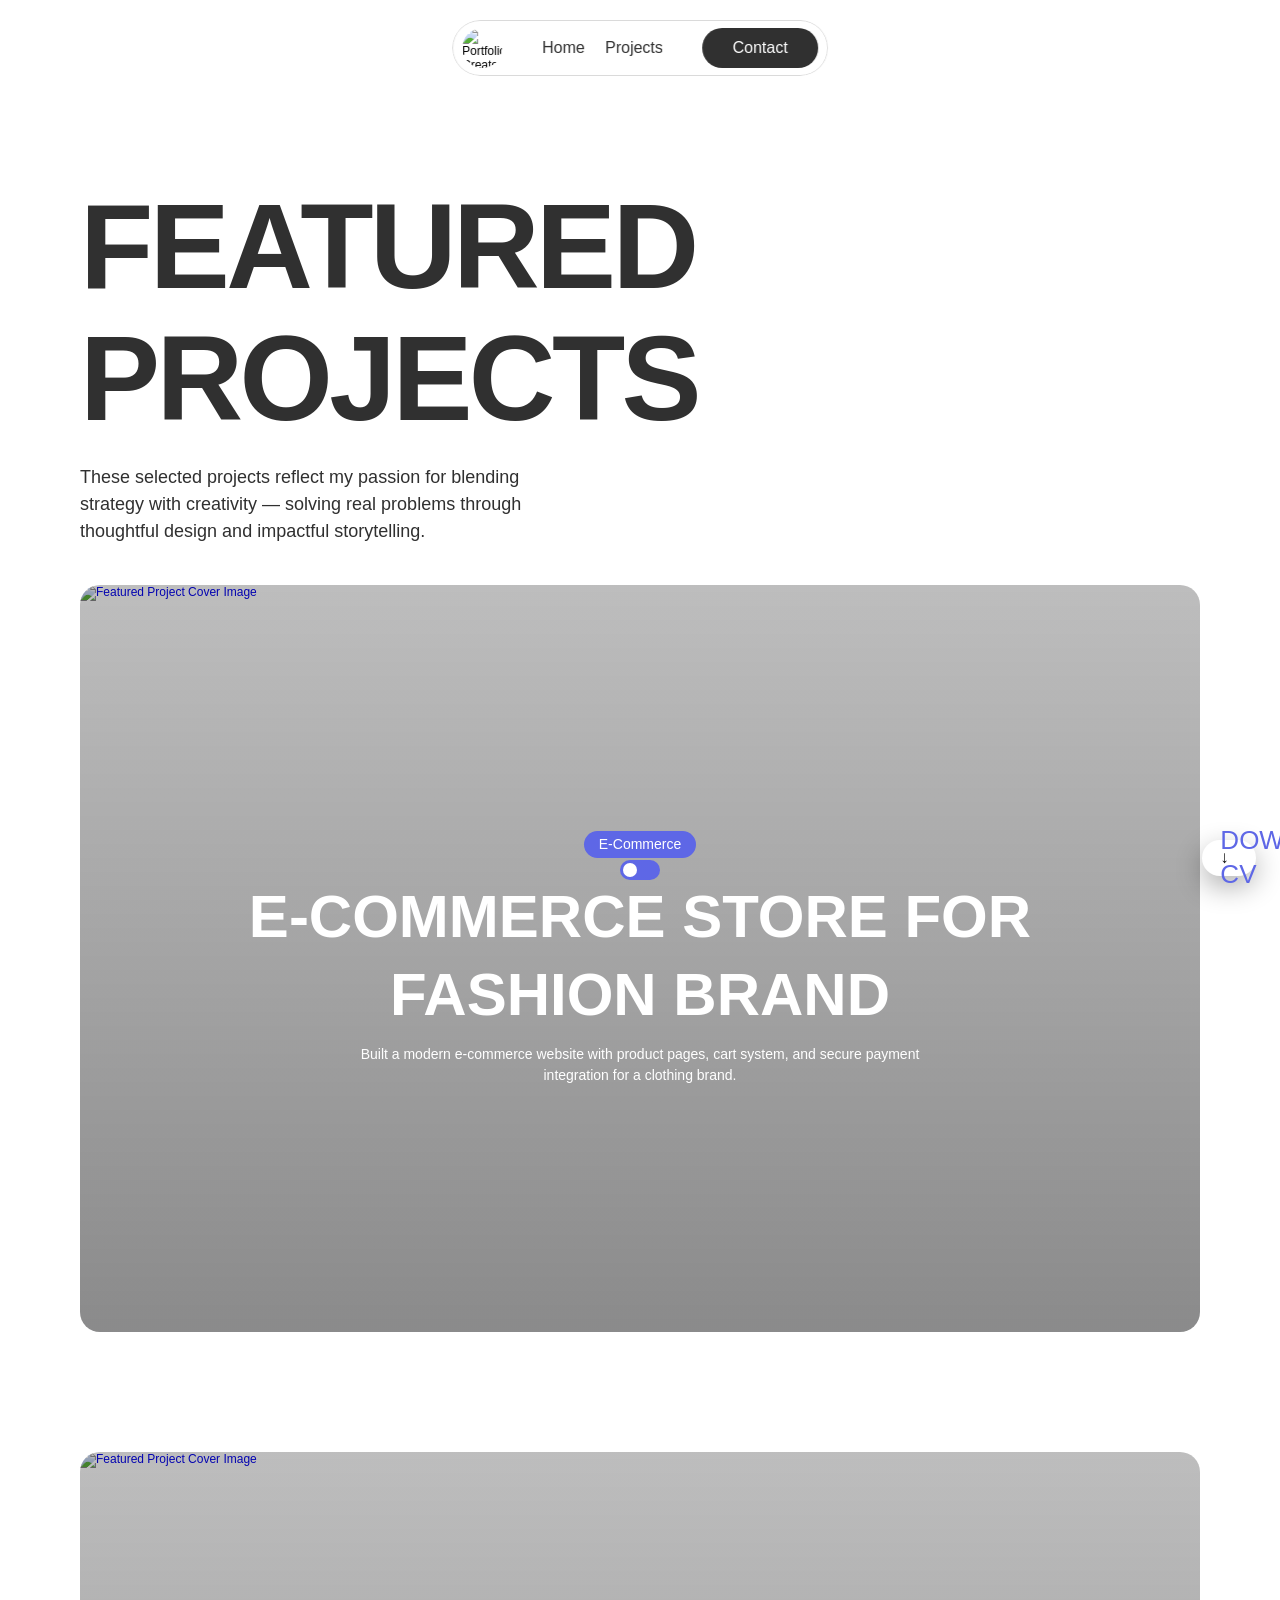
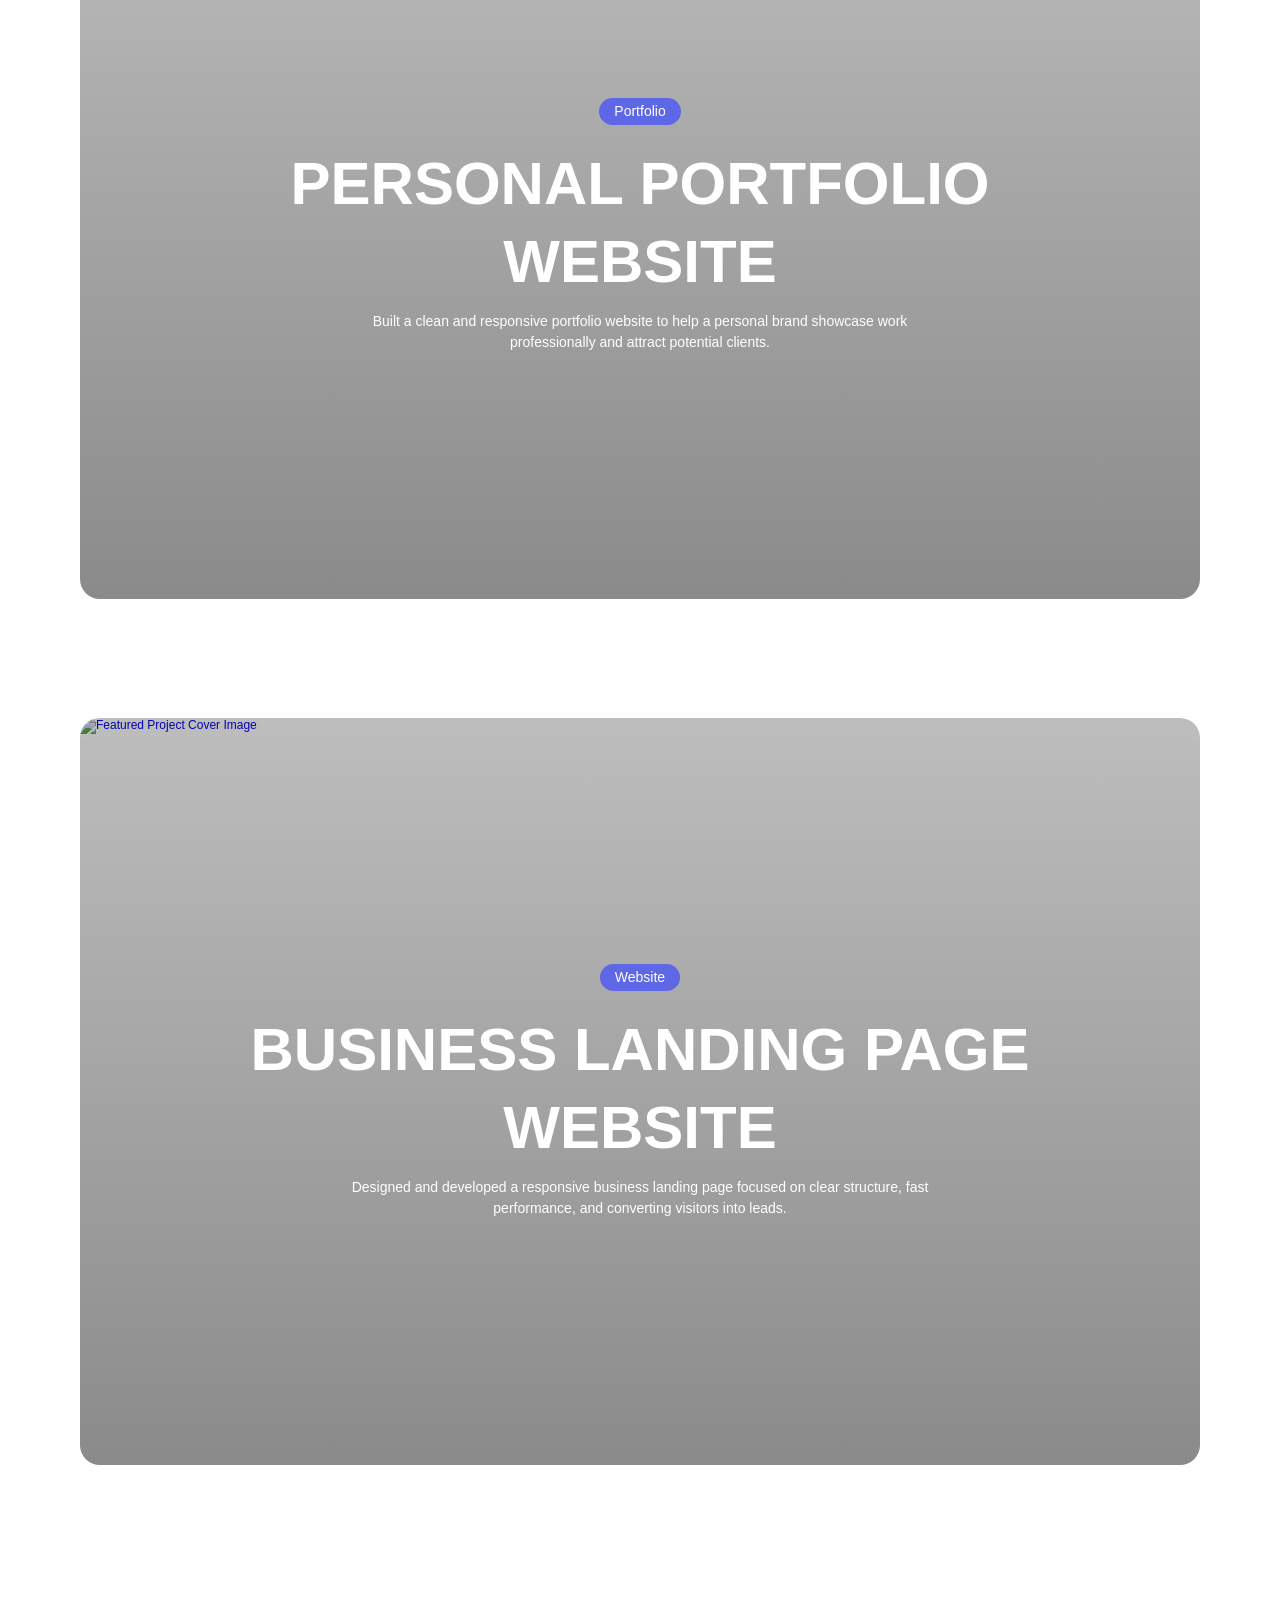
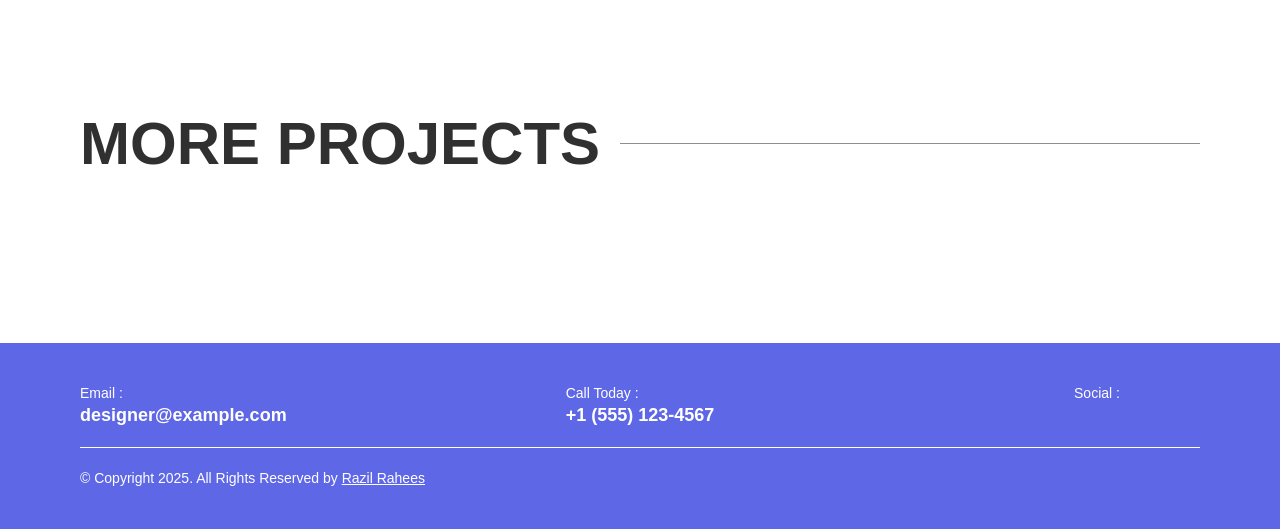
==== projects/index.html @ 7a0f40a7 "last commit" ====
<!DOCTYPE html>

<!-- Published Jul 6, 2026, 1:20 PM UTC -->
<html data-redirect-timezone="1" lang="en">
<head>
<meta charset="utf-8"/>
<meta content="width=device-width" name="viewport"/>
<meta content="Framer 3d164f1" name="generator"/>
<title>Razil Rahees | Full-Stack Web Developer | Razil Rahees - Web Developer UAE</title>

<meta content="https://framerusercontent.com/sites/yeTTYFmavUaKxEEGa2gDn/searchIndex-XJmsYZUdCyEN.json" name="framer-search-index"/>
<meta content="https://framerusercontent.com/sites/yeTTYFmavUaKxEEGa2gDn/searchIndex-bHM9NYIaHHkD.json" name="framer-search-index-fallback"/>
<link href="https://framerusercontent.com/images/vBe56549gs4eoEzOSmyUR33ZTjI.png" media="(prefers-color-scheme: light)" rel="icon"/>
<link href="https://framerusercontent.com/images/vBe56549gs4eoEzOSmyUR33ZTjI.png" media="(prefers-color-scheme: dark)" rel="icon"/>
<!-- Open Graph -->
<meta content="website" property="og:type"/>
<meta content="Razil Rahees | Full-Stack Web Developer | Razil Rahees - Web Developer UAE" property="og:title"/>
<meta content="Mohammed Razil Rahees is a top-rated Full Stack Web Developer in Abu Dhabi, UAE. Specializing in React, Django, and E-commerce development with 2+ years of experience." property="og:description"/>
<meta content="https://framerusercontent.com/images/E1WpqVmKDy3dfBvA5ZUr05iM.jpg" property="og:image"/>
<!-- X -->
<meta content="summary_large_image" name="twitter:card"/>
<meta content="Razil Rahees | Full-Stack Web Developer" name="twitter:title"/>
<meta content="Razil Rahees is a Full-Stack Web Developer specializing in high-performing websites and e-commerce platforms." name="twitter:description"/>
<meta content="https://framerusercontent.com/images/E1WpqVmKDy3dfBvA5ZUr05iM.jpg" name="twitter:image"/>
<link href="projects.html" rel="canonical"/><meta content="https://razilrahees.com/" property="og:url"/><!-- Start of headStart -->
<!-- End of headStart -->
<style data-framer-font-css="">/* latin-ext */
@font-face {
  font-family: 'Antonio';
  font-style: normal;
  font-weight: 400;
  font-display: swap;
  src: url(https://fonts.gstatic.com/s/antonio/v22/gNMEW3NwSYq_9WD3yHoiFbez.woff2) format('woff2');
  unicode-range: U+0100-02BA, U+02BD-02C5, U+02C7-02CC, U+02CE-02D7, U+02DD-02FF, U+0304, U+0308, U+0329, U+1D00-1DBF, U+1E00-1E9F, U+1EF2-1EFF, U+2020, U+20A0-20AB, U+20AD-20C0, U+2113, U+2C60-2C7F, U+A720-A7FF;
}
/* latin */
@font-face {
  font-family: 'Antonio';
  font-style: normal;
  font-weight: 400;
  font-display: swap;
  src: url(https://fonts.gstatic.com/s/antonio/v22/gNMEW3NwSYq_9WD3yHQiFQ.woff2) format('woff2');
  unicode-range: U+0000-00FF, U+0131, U+0152-0153, U+02BB-02BC, U+02C6, U+02DA, U+02DC, U+0304, U+0308, U+0329, U+2000-206F, U+20AC, U+2122, U+2191, U+2193, U+2212, U+2215, U+FEFF, U+FFFD;
}
/* latin-ext */
@font-face {
  font-family: 'Antonio';
  font-style: normal;
  font-weight: 700;
  font-display: swap;
  src: url(https://fonts.gstatic.com/s/antonio/v22/gNMEW3NwSYq_9WD3yHoiFbez.woff2) format('woff2');
  unicode-range: U+0100-02BA, U+02BD-02C5, U+02C7-02CC, U+02CE-02D7, U+02DD-02FF, U+0304, U+0308, U+0329, U+1D00-1DBF, U+1E00-1E9F, U+1EF2-1EFF, U+2020, U+20A0-20AB, U+20AD-20C0, U+2113, U+2C60-2C7F, U+A720-A7FF;
}
/* latin */
@font-face {
  font-family: 'Antonio';
  font-style: normal;
  font-weight: 700;
  font-display: swap;
  src: url(https://fonts.gstatic.com/s/antonio/v22/gNMEW3NwSYq_9WD3yHQiFQ.woff2) format('woff2');
  unicode-range: U+0000-00FF, U+0131, U+0152-0153, U+02BB-02BC, U+02C6, U+02DA, U+02DC, U+0304, U+0308, U+0329, U+2000-206F, U+20AC, U+2122, U+2191, U+2193, U+2212, U+2215, U+FEFF, U+FFFD;
}

@font-face { font-family: "Inter"; src: url("https://framerusercontent.com/assets/5vvr9Vy74if2I6bQbJvbw7SY1pQ.woff2"); font-display: swap; font-style: normal; font-weight: 400; unicode-range: U+0460-052F, U+1C80-1C88, U+20B4, U+2DE0-2DFF, U+A640-A69F, U+FE2E-FE2F }
@font-face { font-family: "Inter"; src: url("https://framerusercontent.com/assets/EOr0mi4hNtlgWNn9if640EZzXCo.woff2"); font-display: swap; font-style: normal; font-weight: 400; unicode-range: U+0301, U+0400-045F, U+0490-0491, U+04B0-04B1, U+2116 }
@font-face { font-family: "Inter"; src: url("https://framerusercontent.com/assets/Y9k9QrlZAqio88Klkmbd8VoMQc.woff2"); font-display: swap; font-style: normal; font-weight: 400; unicode-range: U+1F00-1FFF }
@font-face { font-family: "Inter"; src: url("https://framerusercontent.com/assets/OYrD2tBIBPvoJXiIHnLoOXnY9M.woff2"); font-display: swap; font-style: normal; font-weight: 400; unicode-range: U+0370-03FF }
@font-face { font-family: "Inter"; src: url("https://framerusercontent.com/assets/JeYwfuaPfZHQhEG8U5gtPDZ7WQ.woff2"); font-display: swap; font-style: normal; font-weight: 400; unicode-range: U+0100-024F, U+0259, U+1E00-1EFF, U+2020, U+20A0-20AB, U+20AD-20CF, U+2113, U+2C60-2C7F, U+A720-A7FF }
@font-face { font-family: "Inter"; src: url("https://framerusercontent.com/assets/GrgcKwrN6d3Uz8EwcLHZxwEfC4.woff2"); font-display: swap; font-style: normal; font-weight: 400; unicode-range: U+0000-00FF, U+0131, U+0152-0153, U+02BB-02BC, U+02C6, U+02DA, U+02DC, U+2000-206F, U+2070, U+2074-207E, U+2080-208E, U+20AC, U+2122, U+2191, U+2193, U+2212, U+2215, U+FEFF, U+FFFD }
@font-face { font-family: "Inter"; src: url("https://framerusercontent.com/assets/b6Y37FthZeALduNqHicBT6FutY.woff2"); font-display: swap; font-style: normal; font-weight: 400; unicode-range: U+0102-0103, U+0110-0111, U+0128-0129, U+0168-0169, U+01A0-01A1, U+01AF-01B0, U+1EA0-1EF9, U+20AB }
@font-face { font-family: "Inter"; src: url("https://framerusercontent.com/assets/vQyevYAyHtARFwPqUzQGpnDs.woff2"); font-display: swap; font-style: normal; font-weight: 400; unicode-range: U+0000-00FF, U+0131, U+0152-0153, U+02BB-02BC, U+02C6, U+02DA, U+02DC, U+2000-206F, U+2074, U+20AC, U+2122, U+2191, U+2193, U+2212, U+2215, U+FEFF, U+FFFD }
@font-face { font-family: "Inter"; src: url("https://framerusercontent.com/assets/hyOgCu0Xnghbimh0pE8QTvtt2AU.woff2"); font-display: swap; font-style: normal; font-weight: 600; unicode-range: U+0460-052F, U+1C80-1C88, U+20B4, U+2DE0-2DFF, U+A640-A69F, U+FE2E-FE2F }
@font-face { font-family: "Inter"; src: url("https://framerusercontent.com/assets/NeGmSOXrPBfEFIy5YZeHq17LEDA.woff2"); font-display: swap; font-style: normal; font-weight: 600; unicode-range: U+0301, U+0400-045F, U+0490-0491, U+04B0-04B1, U+2116 }
@font-face { font-family: "Inter"; src: url("https://framerusercontent.com/assets/oYaAX5himiTPYuN8vLWnqBbfD2s.woff2"); font-display: swap; font-style: normal; font-weight: 600; unicode-range: U+1F00-1FFF }
@font-face { font-family: "Inter"; src: url("https://framerusercontent.com/assets/lEJLP4R0yuCaMCjSXYHtJw72M.woff2"); font-display: swap; font-style: normal; font-weight: 600; unicode-range: U+0370-03FF }
@font-face { font-family: "Inter"; src: url("https://framerusercontent.com/assets/cRJyLNuTJR5jbyKzGi33wU9cqIQ.woff2"); font-display: swap; font-style: normal; font-weight: 600; unicode-range: U+0100-024F, U+0259, U+1E00-1EFF, U+2020, U+20A0-20AB, U+20AD-20CF, U+2113, U+2C60-2C7F, U+A720-A7FF }
@font-face { font-family: "Inter"; src: url("https://framerusercontent.com/assets/1ZFS7N918ojhhd0nQWdj3jz4w.woff2"); font-display: swap; font-style: normal; font-weight: 600; unicode-range: U+0000-00FF, U+0131, U+0152-0153, U+02BB-02BC, U+02C6, U+02DA, U+02DC, U+2000-206F, U+2074, U+20AC, U+2122, U+2191, U+2193, U+2212, U+2215, U+FEFF, U+FFFD }
@font-face { font-family: "Inter"; src: url("https://framerusercontent.com/assets/A0Wcc7NgXMjUuFdquHDrIZpzZw0.woff2"); font-display: swap; font-style: normal; font-weight: 600; unicode-range: U+0102-0103, U+0110-0111, U+0128-0129, U+0168-0169, U+01A0-01A1, U+01AF-01B0, U+1EA0-1EF9, U+20AB }
@font-face { font-family: "Inter"; src: url("https://framerusercontent.com/assets/DpPBYI0sL4fYLgAkX8KXOPVt7c.woff2"); font-display: swap; font-style: normal; font-weight: 700; unicode-range: U+0460-052F, U+1C80-1C88, U+20B4, U+2DE0-2DFF, U+A640-A69F, U+FE2E-FE2F }
@font-face { font-family: "Inter"; src: url("https://framerusercontent.com/assets/4RAEQdEOrcnDkhHiiCbJOw92Lk.woff2"); font-display: swap; font-style: normal; font-weight: 700; unicode-range: U+0301, U+0400-045F, U+0490-0491, U+04B0-04B1, U+2116 }
@font-face { font-family: "Inter"; src: url("https://framerusercontent.com/assets/1K3W8DizY3v4emK8Mb08YHxTbs.woff2"); font-display: swap; font-style: normal; font-weight: 700; unicode-range: U+1F00-1FFF }
@font-face { font-family: "Inter"; src: url("https://framerusercontent.com/assets/tUSCtfYVM1I1IchuyCwz9gDdQ.woff2"); font-display: swap; font-style: normal; font-weight: 700; unicode-range: U+0370-03FF }
@font-face { font-family: "Inter"; src: url("https://framerusercontent.com/assets/VgYFWiwsAC5OYxAycRXXvhze58.woff2"); font-display: swap; font-style: normal; font-weight: 700; unicode-range: U+0100-024F, U+0259, U+1E00-1EFF, U+2020, U+20A0-20AB, U+20AD-20CF, U+2113, U+2C60-2C7F, U+A720-A7FF }
@font-face { font-family: "Inter"; src: url("https://framerusercontent.com/assets/DXD0Q7LSl7HEvDzucnyLnGBHM.woff2"); font-display: swap; font-style: normal; font-weight: 700; unicode-range: U+0000-00FF, U+0131, U+0152-0153, U+02BB-02BC, U+02C6, U+02DA, U+02DC, U+2000-206F, U+2074, U+20AC, U+2122, U+2191, U+2193, U+2212, U+2215, U+FEFF, U+FFFD }
@font-face { font-family: "Inter"; src: url("https://framerusercontent.com/assets/GIryZETIX4IFypco5pYZONKhJIo.woff2"); font-display: swap; font-style: normal; font-weight: 700; unicode-range: U+0102-0103, U+0110-0111, U+0128-0129, U+0168-0169, U+01A0-01A1, U+01AF-01B0, U+1EA0-1EF9, U+20AB }
@font-face { font-family: "Inter"; src: url("https://framerusercontent.com/assets/H89BbHkbHDzlxZzxi8uPzTsp90.woff2"); font-display: swap; font-style: italic; font-weight: 700; unicode-range: U+0460-052F, U+1C80-1C88, U+20B4, U+2DE0-2DFF, U+A640-A69F, U+FE2E-FE2F }
@font-face { font-family: "Inter"; src: url("https://framerusercontent.com/assets/u6gJwDuwB143kpNK1T1MDKDWkMc.woff2"); font-display: swap; font-style: italic; font-weight: 700; unicode-range: U+0301, U+0400-045F, U+0490-0491, U+04B0-04B1, U+2116 }
@font-face { font-family: "Inter"; src: url("https://framerusercontent.com/assets/43sJ6MfOPh1LCJt46OvyDuSbA6o.woff2"); font-display: swap; font-style: italic; font-weight: 700; unicode-range: U+1F00-1FFF }
@font-face { font-family: "Inter"; src: url("https://framerusercontent.com/assets/wccHG0r4gBDAIRhfHiOlq6oEkqw.woff2"); font-display: swap; font-style: italic; font-weight: 700; unicode-range: U+0370-03FF }
@font-face { font-family: "Inter"; src: url("https://framerusercontent.com/assets/WZ367JPwf9bRW6LdTHN8rXgSjw.woff2"); font-display: swap; font-style: italic; font-weight: 700; unicode-range: U+0100-024F, U+0259, U+1E00-1EFF, U+2020, U+20A0-20AB, U+20AD-20CF, U+2113, U+2C60-2C7F, U+A720-A7FF }
@font-face { font-family: "Inter"; src: url("https://framerusercontent.com/assets/QxmhnWTzLtyjIiZcfaLIJ8EFBXU.woff2"); font-display: swap; font-style: italic; font-weight: 700; unicode-range: U+0000-00FF, U+0131, U+0152-0153, U+02BB-02BC, U+02C6, U+02DA, U+02DC, U+2000-206F, U+2074, U+20AC, U+2122, U+2191, U+2193, U+2212, U+2215, U+FEFF, U+FFFD }
@font-face { font-family: "Inter"; src: url("https://framerusercontent.com/assets/2A4Xx7CngadFGlVV4xrO06OBHY.woff2"); font-display: swap; font-style: italic; font-weight: 700; unicode-range: U+0102-0103, U+0110-0111, U+0128-0129, U+0168-0169, U+01A0-01A1, U+01AF-01B0, U+1EA0-1EF9, U+20AB }
@font-face { font-family: "Inter"; src: url("https://framerusercontent.com/assets/vxBnBhH8768IFAXAb4Qf6wQHKs.woff2"); font-display: swap; font-style: italic; font-weight: 600; unicode-range: U+0460-052F, U+1C80-1C88, U+20B4, U+2DE0-2DFF, U+A640-A69F, U+FE2E-FE2F }
@font-face { font-family: "Inter"; src: url("https://framerusercontent.com/assets/zSsEuoJdh8mcFVk976C05ZfQr8.woff2"); font-display: swap; font-style: italic; font-weight: 600; unicode-range: U+0301, U+0400-045F, U+0490-0491, U+04B0-04B1, U+2116 }
@font-face { font-family: "Inter"; src: url("https://framerusercontent.com/assets/b8ezwLrN7h2AUoPEENcsTMVJ0.woff2"); font-display: swap; font-style: italic; font-weight: 600; unicode-range: U+1F00-1FFF }
@font-face { font-family: "Inter"; src: url("https://framerusercontent.com/assets/mvNEIBLyHbscgHtwfsByjXUz3XY.woff2"); font-display: swap; font-style: italic; font-weight: 600; unicode-range: U+0370-03FF }
@font-face { font-family: "Inter"; src: url("https://framerusercontent.com/assets/6FI2EneKzM3qBy5foOZXey7coCA.woff2"); font-display: swap; font-style: italic; font-weight: 600; unicode-range: U+0100-024F, U+0259, U+1E00-1EFF, U+2020, U+20A0-20AB, U+20AD-20CF, U+2113, U+2C60-2C7F, U+A720-A7FF }
@font-face { font-family: "Inter"; src: url("https://framerusercontent.com/assets/qrVgiXNd6RuQjETYQiVQ9nqCk.woff2"); font-display: swap; font-style: italic; font-weight: 600; unicode-range: U+0000-00FF, U+0131, U+0152-0153, U+02BB-02BC, U+02C6, U+02DA, U+02DC, U+2000-206F, U+2074, U+20AC, U+2122, U+2191, U+2193, U+2212, U+2215, U+FEFF, U+FFFD }
@font-face { font-family: "Inter"; src: url("https://framerusercontent.com/assets/NHHeAKJVP0ZWHk5YZnQQChIsBM.woff2"); font-display: swap; font-style: italic; font-weight: 600; unicode-range: U+0102-0103, U+0110-0111, U+0128-0129, U+0168-0169, U+01A0-01A1, U+01AF-01B0, U+1EA0-1EF9, U+20AB }
@font-face { font-family: "Inter"; src: url("https://framerusercontent.com/assets/BkDpl4ghaqvMi1btKFyG2tdbec.woff2"); font-display: swap; font-style: normal; font-weight: 300; unicode-range: U+0460-052F, U+1C80-1C88, U+20B4, U+2DE0-2DFF, U+A640-A69F, U+FE2E-FE2F }
@font-face { font-family: "Inter"; src: url("https://framerusercontent.com/assets/zAMK70AQRFSShJgUiaR5IiIhgzk.woff2"); font-display: swap; font-style: normal; font-weight: 300; unicode-range: U+0301, U+0400-045F, U+0490-0491, U+04B0-04B1, U+2116 }
@font-face { font-family: "Inter"; src: url("https://framerusercontent.com/assets/IETjvc5qzUaRoaruDpPSwCUM8.woff2"); font-display: swap; font-style: normal; font-weight: 300; unicode-range: U+1F00-1FFF }
@font-face { font-family: "Inter"; src: url("https://framerusercontent.com/assets/oLCoaT3ioA0fHdJnWR9W6k7NY.woff2"); font-display: swap; font-style: normal; font-weight: 300; unicode-range: U+0370-03FF }
@font-face { font-family: "Inter"; src: url("https://framerusercontent.com/assets/Sj0PCHQSBjFmEp6NBWg6FNaKc.woff2"); font-display: swap; font-style: normal; font-weight: 300; unicode-range: U+0100-024F, U+0259, U+1E00-1EFF, U+2020, U+20A0-20AB, U+20AD-20CF, U+2113, U+2C60-2C7F, U+A720-A7FF }
@font-face { font-family: "Inter"; src: url("https://framerusercontent.com/assets/v2q8JTTTs7McDMSEhnxAIBqd0.woff2"); font-display: swap; font-style: normal; font-weight: 300; unicode-range: U+0000-00FF, U+0131, U+0152-0153, U+02BB-02BC, U+02C6, U+02DA, U+02DC, U+2000-206F, U+2074, U+20AC, U+2122, U+2191, U+2193, U+2212, U+2215, U+FEFF, U+FFFD }
@font-face { font-family: "Inter"; src: url("https://framerusercontent.com/assets/H4TfENUY1rh8R9UaSD6vngjJP3M.woff2"); font-display: swap; font-style: normal; font-weight: 300; unicode-range: U+0102-0103, U+0110-0111, U+0128-0129, U+0168-0169, U+01A0-01A1, U+01AF-01B0, U+1EA0-1EF9, U+20AB }
@font-face { font-family: "Inter"; src: url("https://framerusercontent.com/assets/CfMzU8w2e7tHgF4T4rATMPuWosA.woff2"); font-display: swap; font-style: italic; font-weight: 400; unicode-range: U+0460-052F, U+1C80-1C88, U+20B4, U+2DE0-2DFF, U+A640-A69F, U+FE2E-FE2F }
@font-face { font-family: "Inter"; src: url("https://framerusercontent.com/assets/867QObYax8ANsfX4TGEVU9YiCM.woff2"); font-display: swap; font-style: italic; font-weight: 400; unicode-range: U+0301, U+0400-045F, U+0490-0491, U+04B0-04B1, U+2116 }
@font-face { font-family: "Inter"; src: url("https://framerusercontent.com/assets/Oyn2ZbENFdnW7mt2Lzjk1h9Zb9k.woff2"); font-display: swap; font-style: italic; font-weight: 400; unicode-range: U+1F00-1FFF }
@font-face { font-family: "Inter"; src: url("https://framerusercontent.com/assets/cdAe8hgZ1cMyLu9g005pAW3xMo.woff2"); font-display: swap; font-style: italic; font-weight: 400; unicode-range: U+0370-03FF }
@font-face { font-family: "Inter"; src: url("https://framerusercontent.com/assets/DOfvtmE1UplCq161m6Hj8CSQYg.woff2"); font-display: swap; font-style: italic; font-weight: 400; unicode-range: U+0100-024F, U+0259, U+1E00-1EFF, U+2020, U+20A0-20AB, U+20AD-20CF, U+2113, U+2C60-2C7F, U+A720-A7FF }
@font-face { font-family: "Inter"; src: url("https://framerusercontent.com/assets/vFzuJY0c65av44uhEKB6vyjFMg.woff2"); font-display: swap; font-style: italic; font-weight: 400; unicode-range: U+0000-00FF, U+0131, U+0152-0153, U+02BB-02BC, U+02C6, U+02DA, U+02DC, U+2000-206F, U+2074, U+20AC, U+2122, U+2191, U+2193, U+2212, U+2215, U+FEFF, U+FFFD }
@font-face { font-family: "Inter"; src: url("https://framerusercontent.com/assets/tKtBcDnBMevsEEJKdNGhhkLzYo.woff2"); font-display: swap; font-style: italic; font-weight: 400; unicode-range: U+0102-0103, U+0110-0111, U+0128-0129, U+0168-0169, U+01A0-01A1, U+01AF-01B0, U+1EA0-1EF9, U+20AB }
@font-face { font-family: "Inter"; src: url("https://framerusercontent.com/assets/YYB6GZmCWnZq3RWZOghuZIOxQY.woff2"); font-display: swap; font-style: italic; font-weight: 300; unicode-range: U+0460-052F, U+1C80-1C88, U+20B4, U+2DE0-2DFF, U+A640-A69F, U+FE2E-FE2F }
@font-face { font-family: "Inter"; src: url("https://framerusercontent.com/assets/miJTzODdiyIr3tRo9KEoqXXk2PM.woff2"); font-display: swap; font-style: italic; font-weight: 300; unicode-range: U+0301, U+0400-045F, U+0490-0491, U+04B0-04B1, U+2116 }
@font-face { font-family: "Inter"; src: url("https://framerusercontent.com/assets/6ZMhcggRFfEfbf7lncCpaUbA.woff2"); font-display: swap; font-style: italic; font-weight: 300; unicode-range: U+1F00-1FFF }
@font-face { font-family: "Inter"; src: url("https://framerusercontent.com/assets/8sCN6PGUr4I8q5hC5twAXfcwqV0.woff2"); font-display: swap; font-style: italic; font-weight: 300; unicode-range: U+0370-03FF }
@font-face { font-family: "Inter"; src: url("https://framerusercontent.com/assets/aUYDUTztS7anQw5JuwCncXeLOBY.woff2"); font-display: swap; font-style: italic; font-weight: 300; unicode-range: U+0100-024F, U+0259, U+1E00-1EFF, U+2020, U+20A0-20AB, U+20AD-20CF, U+2113, U+2C60-2C7F, U+A720-A7FF }
@font-face { font-family: "Inter"; src: url("https://framerusercontent.com/assets/5mDAOkC5Wpzo7NkuE9oYfqlY2u4.woff2"); font-display: swap; font-style: italic; font-weight: 300; unicode-range: U+0000-00FF, U+0131, U+0152-0153, U+02BB-02BC, U+02C6, U+02DA, U+02DC, U+2000-206F, U+2074, U+20AC, U+2122, U+2191, U+2193, U+2212, U+2215, U+FEFF, U+FFFD }
@font-face { font-family: "Inter"; src: url("https://framerusercontent.com/assets/yDiPvYxioBHsicnYxpPW35WQmx8.woff2"); font-display: swap; font-style: italic; font-weight: 300; unicode-range: U+0102-0103, U+0110-0111, U+0128-0129, U+0168-0169, U+01A0-01A1, U+01AF-01B0, U+1EA0-1EF9, U+20AB }
@font-face { font-family: "Poppins"; src: url("https://framerusercontent.com/third-party-assets/fontshare/wf/NC2MP33RO4WQTSTEEAWBJLAEXNCNEQVF/7F4U3COKLHQH4WUH3AXPC7N4UELEWJQN/JMWNCAGBH3TLANIVQPVABVAVNV5QERTH.woff2"); font-display: swap; font-style: normal; font-weight: 400 }
@font-face { font-family: "Poppins"; src: url("https://framerusercontent.com/third-party-assets/fontshare/wf/SC7QJW6HNT3W42YFCVAWB3GI66BMNCKY/Q4ANQB6YZL7K35IAB3IPAE75W7PRJSDF/3HCNXVAKPOHOEI7LK7TGC54FOZT77SNM.woff2"); font-display: swap; font-style: normal; font-weight: 300 }
@font-face { font-family: "Poppins"; src: url("https://framerusercontent.com/third-party-assets/fontshare/wf/7LLTLAW3NRWOADG4II2JGKZC6OSEMBQC/EYFXWX77PEMPU645EAWOTG22E375GULW/SSNNTU67MMJH4CSWT443B4KJ7OB4WFHF.woff2"); font-display: swap; font-style: italic; font-weight: 400 }
@font-face { font-family: "Poppins"; src: url("https://framerusercontent.com/third-party-assets/fontshare/wf/DBX4JBGXRKGWSILQFR3B362YJUABY47Q/4HLNBCNPEJKDRYNGKW2TXDMFSAICHZ6O/GVIYM5ATH5FB3COBZUXB4WAW4QXO6VSQ.woff2"); font-display: swap; font-style: italic; font-weight: 300 }
@font-face { font-family: "Antonio Placeholder"; src: local("Arial"); ascent-override: 137.73%; descent-override: 16.60%; line-gap-override: 0.00%; size-adjust: 83.85% }
@font-face { font-family: "Inter Placeholder"; src: local("Arial"); ascent-override: 89.79%; descent-override: 22.36%; line-gap-override: 0.00%; size-adjust: 107.89% }
@font-face { font-family: "Poppins Placeholder"; src: local("Arial"); ascent-override: 91.95%; descent-override: 30.94%; line-gap-override: 7.96%; size-adjust: 113.11% }</style>
<link crossorigin="" href="https://fonts.gstatic.com" rel="preconnect"/>
<meta content="max-image-preview:large" name="robots"/><style data-framer-breakpoint-css="">@media(min-width: 1200px){.hidden-1cl8viv{display:none!important}}@media(min-width: 810px) and (max-width: 1199px){.hidden-15pqoqk{display:none!important}}@media(max-width: 809px){.hidden-1xpdcp1{display:none!important}}@media(max-width: 809.98px){.hidden-1gmdhm4{display:none!important}}@media(min-width: 810px) and (max-width: 1199.98px){.hidden-160pjv0{display:none!important}}@media(min-width: 1200px){.hidden-egmbj8{display:none!important}}</style><style data-framer-components="framer-lib-cursors-host framer-UgjKg PropertyOverrides framer-9xVx7 framer-Lubuv framer-xFpDQ framer-lib-combinedCSSRules framer-gBieo framer-UUdqK framer-pekcn framer-Zl2es framer-5HJhH framer-pLAnV" data-framer-css-ssr-minified="">html,body,#main{box-sizing:border-box;margin:0;padding:0}:root{-webkit-font-smoothing:antialiased;-moz-osx-font-smoothing:grayscale}*{box-sizing:border-box;-webkit-font-smoothing:inherit}h1,h2,h3,h4,h5,h6,p,figure{margin:0}body,input,textarea,select,button{font-family:sans-serif;font-size:12px}body{--token-a9f688eb-778b-4a71-929e-ebf8a014b4cf:#303030;--token-54672876-03f0-4dca-8fdb-32c421a5c4d1:#5e67e6;--token-861b2ae9-dee3-4143-a255-6faa9a39d943:#fff;--token-4795dafb-4261-43d3-aa0c-b3831681376e:#fff;--token-a228d207-519c-4c30-ace3-fe8c17413ec0:#dadada;--token-7d1fd828-621c-47fc-b270-6f2c2fff9ca2:#8f8f8f;--token-63c1aa9b-b60d-46e8-b1c7-6d9c05a923bd:#f24;--token-dd08076e-6859-4f97-84b7-c05dcc1e773f:#ffffffe6;--token-621c2752-e263-492f-8440-f4105a55d3f1:#dadada;--token-4baed98b-3751-4e60-b570-600a506f091e:#0bde66;--token-cb6b9558-1df0-4f97-98cb-2fe80cc3b90c:#f5f5f5;--token-37ca97ef-81c7-4731-ba05-2bafe1f2a4f5:#000;--token-1e4a4a22-afd8-42f6-ae69-95001aaf48ae:#8f8f8f;--token-a3859f8f-41d4-4be1-a56e-27b66efaa3e1:#fff0;--token-ffb0ff11-cab3-40ad-af6c-69f4ede46c1e:#000;--token-39a5a1be-d79a-43ee-a7a4-d32ef142beed:#fff}@media (prefers-color-scheme:dark){body{--token-a9f688eb-778b-4a71-929e-ebf8a014b4cf:#fff;--token-54672876-03f0-4dca-8fdb-32c421a5c4d1:#d0ff71;--token-861b2ae9-dee3-4143-a255-6faa9a39d943:#303030;--token-4795dafb-4261-43d3-aa0c-b3831681376e:#1a1a1b;--token-a228d207-519c-4c30-ace3-fe8c17413ec0:#5c5c5c;--token-7d1fd828-621c-47fc-b270-6f2c2fff9ca2:#b5b5b5;--token-dd08076e-6859-4f97-84b7-c05dcc1e773f:#0f0f0fe6;--token-621c2752-e263-492f-8440-f4105a55d3f1:#0f0f0f;--token-cb6b9558-1df0-4f97-98cb-2fe80cc3b90c:#333;--token-37ca97ef-81c7-4731-ba05-2bafe1f2a4f5:#e3af20;--token-1e4a4a22-afd8-42f6-ae69-95001aaf48ae:#d4d4d4;--token-a3859f8f-41d4-4be1-a56e-27b66efaa3e1:#0f0f0f}}@supports (z-index:calc(infinity)){#__framer-badge-container{--infinity:infinity}}#__framer-badge-container{display:none!important}@supports (background:-webkit-named-image(i)) and (not (grid-template-rows:subgrid)){body{--framer-will-change-override:transform}}@supports (background:-webkit-named-image(i)) and (not (position-area:top right)){body{--framer-will-change-filter-override:filter}}[data-framer-component-type=Text] div div span,[data-framer-component-type=Text] a div span,[data-framer-component-type=Text] span span span,[data-framer-component-type=Text] p span span,[data-framer-component-type=Text] h1 span span,[data-framer-component-type=Text] h2 span span,[data-framer-component-type=Text] h3 span span,[data-framer-component-type=Text] h4 span span,[data-framer-component-type=Text] h5 span span,[data-framer-component-type=Text] h6 span span,[data-framer-component-type=Text] a{font-family:var(--font-family);font-style:var(--font-style);font-weight:min(calc(var(--framer-font-weight-increase,0) + var(--font-weight,400)),900);color:var(--text-color);letter-spacing:var(--letter-spacing);font-size:var(--font-size);text-transform:var(--text-transform);--text-decoration:var(--framer-text-decoration-style,solid)var(--framer-text-decoration,none)var(--framer-text-decoration-color,currentcolor)var(--framer-text-decoration-thickness,auto);--text-decoration-skip-ink:var(--framer-text-decoration-skip-ink);--text-underline-offset:var(--framer-text-decoration-offset);line-height:var(--line-height);--font-family:var(--framer-font-family);--font-style:var(--framer-font-style);--font-weight:var(--framer-font-weight);--text-color:var(--framer-text-color);--letter-spacing:var(--framer-letter-spacing);--font-size:var(--framer-font-size);--text-transform:var(--framer-text-transform);--line-height:var(--framer-line-height)}@supports not (color:color(display-p3 1 1 1)){p.framer-text,div.framer-text,h1.framer-text,h2.framer-text,h3.framer-text,h4.framer-text,h5.framer-text,h6.framer-text,li.framer-text,ol.framer-text,ul.framer-text,span.framer-text:not([data-text-fill]){color:var(--framer-blockquote-text-color-rgb,var(--framer-blockquote-text-color,var(--framer-text-color-rgb,var(--framer-text-color,#000))));-webkit-text-stroke-color:var(--framer-text-stroke-color-rgb,var(--framer-text-stroke-color,initial))}mark.framer-text{background-color:var(--framer-blockquote-text-background-color-rgb,var(--framer-blockquote-text-background-color,var(--framer-text-background-color-rgb,var(--framer-text-background-color,initial))))}}@supports not (color:color(display-p3 1 1 1)){code.framer-text,code.framer-text span.framer-text:not([data-text-fill]){color:var(--framer-blockquote-text-color-rgb,var(--framer-blockquote-text-color,var(--framer-code-text-color-rgb,var(--framer-code-text-color,var(--framer-text-color-rgb,var(--framer-text-color,#000))))))}}@supports not (color:color(display-p3 1 1 1)){a.framer-text,span.framer-text[data-nested-link]{color:var(--framer-link-text-color-rgb,var(--framer-link-text-color,var(--framer-blockquote-text-color-rgb,var(--framer-blockquote-text-color,var(--framer-text-color-rgb,var(--framer-text-color,#000))))));background-color:var(--framer-link-text-background-color-rgb,var(--framer-link-text-background-color,initial));-webkit-text-decoration-color:var(--framer-link-text-decoration-color-rgb,var(--framer-link-text-decoration-color,var(--framer-text-decoration-color-rgb,var(--framer-text-decoration-color,currentcolor))));text-decoration-color:var(--framer-link-text-decoration-color-rgb,var(--framer-link-text-decoration-color,var(--framer-text-decoration-color-rgb,var(--framer-text-decoration-color,currentcolor))))}}@supports not (color:color(display-p3 1 1 1)){code.framer-text a.framer-text,code.framer-text a.framer-text span.framer-text:not([data-text-fill]),code.framer-text span.framer-text[data-nested-link],code.framer-text span.framer-text[data-nested-link] span.framer-text:not([data-text-fill]){color:var(--framer-link-text-color-rgb,var(--framer-link-text-color,var(--framer-blockquote-text-color-rgb,var(--framer-blockquote-text-color,var(--framer-code-text-color-rgb,var(--framer-code-text-color,var(--framer-text-color-rgb,var(--framer-text-color,#000))))))))}}@supports not (color:color(display-p3 1 1 1)){a.framer-text:hover,span.framer-text[data-nested-link]:hover{color:var(--framer-link-hover-text-color-rgb,var(--framer-link-hover-text-color,var(--framer-link-text-color-rgb,var(--framer-link-text-color,var(--framer-blockquote-text-color-rgb,var(--framer-blockquote-text-color,var(--framer-text-color-rgb,var(--framer-text-color,#000))))))));background-color:var(--framer-link-hover-text-background-color-rgb,var(--framer-link-hover-text-background-color,var(--framer-link-text-background-color-rgb,var(--framer-link-text-background-color,var(--framer-text-background-color-rgb,var(--framer-text-background-color,initial))))));-webkit-text-decoration-color:var(--framer-link-hover-text-decoration-color-rgb,var(--framer-link-hover-text-decoration-color,var(--framer-link-text-decoration-color-rgb,var(--framer-link-text-decoration-color,var(--framer-text-decoration-color-rgb,var(--framer-text-decoration-color,currentcolor))))));text-decoration-color:var(--framer-link-hover-text-decoration-color-rgb,var(--framer-link-hover-text-decoration-color,var(--framer-link-text-decoration-color-rgb,var(--framer-link-text-decoration-color,var(--framer-text-decoration-color-rgb,var(--framer-text-decoration-color,currentcolor))))))}}@supports not (color:color(display-p3 1 1 1)){code.framer-text a.framer-text:hover,code.framer-text span.framer-text[data-nested-link]:hover{color:var(--framer-link-hover-text-color-rgb,var(--framer-link-hover-text-color,var(--framer-link-text-color-rgb,var(--framer-link-text-color,var(--framer-blockquote-text-color-rgb,var(--framer-blockquote-text-color,var(--framer-code-text-color-rgb,var(--framer-code-text-color,var(--framer-text-color-rgb,var(--framer-text-color,#000))))))))))}}@supports not (color:color(display-p3 1 1 1)){a.framer-text[data-framer-page-link-current],span.framer-text[data-framer-page-link-current]{color:var(--framer-link-current-text-color-rgb,var(--framer-link-current-text-color,var(--framer-link-text-color-rgb,var(--framer-link-text-color,var(--framer-text-color-rgb,var(--framer-text-color,#000))))));background-color:var(--framer-link-current-text-background-color-rgb,var(--framer-link-current-text-background-color,var(--framer-link-text-background-color-rgb,var(--framer-link-text-background-color,var(--framer-text-background-color-rgb,var(--framer-text-background-color,initial))))));-webkit-text-decoration-color:var(--framer-link-current-text-decoration-color-rgb,var(--framer-link-current-text-decoration-color,var(--framer-link-text-decoration-color-rgb,var(--framer-link-text-decoration-color,var(--framer-text-decoration-color-rgb,var(--framer-text-decoration-color,currentcolor))))));text-decoration-color:var(--framer-link-current-text-decoration-color-rgb,var(--framer-link-current-text-decoration-color,var(--framer-link-text-decoration-color-rgb,var(--framer-link-text-decoration-color,var(--framer-text-decoration-color-rgb,var(--framer-text-decoration-color,currentcolor))))))}}@supports not (color:color(display-p3 1 1 1)){code.framer-text a.framer-text[data-framer-page-link-current],code.framer-text a.framer-text[data-framer-page-link-current] span.framer-text:not([data-text-fill]),code.framer-text span.framer-text[data-framer-page-link-current],code.framer-text span.framer-text[data-framer-page-link-current] span.framer-text:not([data-text-fill]){color:var(--framer-link-current-text-color-rgb,var(--framer-link-current-text-color,var(--framer-link-text-color-rgb,var(--framer-link-text-color,var(--framer-code-text-color-rgb,var(--framer-code-text-color,var(--framer-text-color-rgb,var(--framer-text-color,#000))))))));background-color:var(--framer-link-current-text-background-color-rgb,var(--framer-link-current-text-background-color,var(--framer-link-text-background-color-rgb,var(--framer-link-text-background-color,var(--framer-text-background-color-rgb,var(--framer-text-background-color,initial))))))}}@supports not (color:color(display-p3 1 1 1)){a.framer-text[data-framer-page-link-current]:hover,span.framer-text[data-framer-page-link-current]:hover{color:var(--framer-link-hover-text-color-rgb,var(--framer-link-hover-text-color,var(--framer-link-current-text-color-rgb,var(--framer-link-current-text-color,var(--framer-link-text-color-rgb,var(--framer-link-text-color,var(--framer-code-text-color-rgb,var(--framer-code-text-color,var(--framer-text-color-rgb,var(--framer-text-color,#000))))))))));background-color:var(--framer-link-hover-text-background-color-rgb,var(--framer-link-hover-text-background-color,var(--framer-link-current-text-background-color-rgb,var(--framer-link-current-text-background-color,var(--framer-link-text-background-color-rgb,var(--framer-link-text-background-color,initial))))));-webkit-text-decoration-color:var(--framer-link-hover-text-decoration-color-rgb,var(--framer-link-hover-text-decoration-color,var(--framer-link-current-text-decoration-color-rgb,var(--framer-link-current-text-decoration-color,var(--framer-link-text-decoration-color-rgb,var(--framer-link-text-decoration-color,var(--framer-text-decoration-color-rgb,var(--framer-text-decoration-color,currentcolor))))))));text-decoration-color:var(--framer-link-hover-text-decoration-color-rgb,var(--framer-link-hover-text-decoration-color,var(--framer-link-current-text-decoration-color-rgb,var(--framer-link-current-text-decoration-color,var(--framer-link-text-decoration-color-rgb,var(--framer-link-text-decoration-color,var(--framer-text-decoration-color-rgb,var(--framer-text-decoration-color,currentcolor))))))))}}@supports not (color:color(display-p3 1 1 1)){code.framer-text a.framer-text[data-framer-page-link-current]:hover,code.framer-text a.framer-text[data-framer-page-link-current]:hover span.framer-text:not([data-text-fill]),code.framer-text span.framer-text[data-framer-page-link-current]:hover,code.framer-text span.framer-text[data-framer-page-link-current]:hover span.framer-text:not([data-text-fill]){color:var(--framer-link-hover-text-color-rgb,var(--framer-link-hover-text-color,var(--framer-link-current-text-color-rgb,var(--framer-link-current-text-color,var(--framer-link-text-color-rgb,var(--framer-link-text-color,var(--framer-code-text-color-rgb,var(--framer-code-text-color,var(--framer-text-color-rgb,var(--framer-text-color,#000))))))))));background-color:var(--framer-link-hover-text-background-color-rgb,var(--framer-link-hover-text-background-color,var(--framer-link-current-text-background-color-rgb,var(--framer-link-current-text-background-color,var(--framer-link-text-background-color-rgb,var(--framer-link-text-background-color,initial))))))}}@supports not (overflow:clip){:root{--overflow-clip-fallback:hidden}}@supports (background:-webkit-named-image(i)) and (not (contain-intrinsic-size:inherit)){div.framer-text,p.framer-text,h1.framer-text,h2.framer-text,h3.framer-text,h4.framer-text,h5.framer-text,h6.framer-text,ol.framer-text,ul.framer-text,li.framer-text,blockquote.framer-text,.framer-text.framer-image{display:var(--text-truncation-display-inline-for-safari-16,revert)}div.framer-text:after,p.framer-text:after,h1.framer-text:after,h2.framer-text:after,h3.framer-text:after,h4.framer-text:after,h5.framer-text:after,h6.framer-text:after,ol.framer-text:after,ul.framer-text:after,li.framer-text:after,blockquote.framer-text:after,.framer-text.framer-image:after{content:var(--text-truncation-line-break-for-safari-16);white-space:pre}.framer-text.framer-text-module,.framer-text.framer-table-wrapper{display:var(--text-truncation-display-none-for-safari-16,revert)}p.framer-text[data-text-fill]{display:var(--text-truncation-display-inline-for-safari-16,inline-block)}}@supports (corner-shape:superellipse(2)){:root{--one-if-corner-shape-supported:1}}.framer-cursor-none,.framer-cursor-none *{cursor:none!important}.framer-pointer-events-none,.framer-pointer-events-none *{pointer-events:none!important}@supports (aspect-ratio:1){body{--framer-aspect-ratio-supported:auto}}.framer-UgjKg.framer-3fmz9g,.framer-UgjKg .framer-3fmz9g{display:block}.framer-UgjKg.framer-egmbj8{background-color:var(--token-4795dafb-4261-43d3-aa0c-b3831681376e,#fff);flex-flow:column;place-content:center flex-start;align-items:center;gap:0;width:100%;height:min-content;padding:0;display:flex;position:relative;overflow:visible}.framer-UgjKg .framer-192yo0e{height:calc(min(var(--framer-viewport-height,100vh),100%)*1);mix-blend-mode:color-dodge;opacity:.12;position:var(--framer-canvas-fixed-position,fixed);will-change:var(--framer-will-change-filter-override,filter);z-index:0;flex:none;order:-1000;width:100%;top:0;left:0%;overflow:hidden}.framer-UgjKg .framer-1eztli7-container{height:auto;position:var(--framer-canvas-fixed-position,fixed);z-index:10;flex:none;order:-999;width:auto;top:20px;left:50%}.framer-UgjKg .framer-ahyfn3{background:0 0;flex-grow:1;width:0;height:0;margin:0;position:relative}.framer-UgjKg .framer-44c15f-container{z-index:9;flex:none;order:1003;width:100%;height:auto;position:relative}.framer-UgjKg .framer-1978dwj-container{bottom:calc(calc(100% - min(var(--framer-viewport-height,100%),100%)) + 20px);height:auto;position:var(--framer-canvas-fixed-position,fixed);z-index:1;flex:none;order:1004;width:auto;left:50%}[data-layout-template=true]>#overlay{margin-bottom:0}.ssr-variant{display:contents}@supports (aspect-ratio:1){body{--framer-aspect-ratio-supported:auto}}.framer-9xVx7.framer-12og2ga,.framer-9xVx7 .framer-12og2ga{display:block}.framer-9xVx7.framer-zybe5n{will-change:var(--framer-will-change-override,transform);flex-flow:row;place-content:center flex-end;align-items:center;gap:40px;width:min-content;height:min-content;padding:8px 10px;display:flex;position:relative;overflow:hidden}.framer-9xVx7 .framer-brfihp{flex-flow:row;flex:none;place-content:center;align-items:center;gap:10px;width:min-content;height:min-content;padding:0;display:flex;position:relative;overflow:visible}.framer-9xVx7 .framer-piw6d-container{flex:none;width:auto;height:auto;position:relative}.framer-9xVx7 .framer-180qzzk{aspect-ratio:1;height:var(--framer-aspect-ratio-supported,25px);will-change:var(--framer-will-change-override,transform);flex-flow:row;flex:none;place-content:center;align-items:center;gap:0;width:40px;padding:0;display:flex;position:relative;overflow:hidden}.framer-9xVx7 .framer-1ddt0if{z-index:1;flex:none;width:12px;height:2px;position:absolute;top:16px;left:calc(50% - 6px);overflow:hidden}.framer-9xVx7 .framer-nk32ao{z-index:1;flex:none;width:12px;height:2px;position:absolute;bottom:16px;left:calc(50% - 6px);overflow:hidden}.framer-9xVx7 .framer-gs57e9{flex-flow:row;flex:none;place-content:center;align-items:center;gap:40px;width:min-content;height:min-content;padding:0;display:flex;position:relative;overflow:hidden}.framer-9xVx7 .framer-1n373jv{flex-flow:row;flex:none;place-content:center;align-items:center;gap:20px;width:min-content;height:min-content;padding:0;display:flex;position:relative;overflow:hidden}.framer-9xVx7 .framer-evgxyp-container,.framer-9xVx7 .framer-1vr0l5m-container{z-index:1;flex:none;width:auto;height:24px;position:relative}.framer-9xVx7 .framer-1jg84zt-container{flex:none;width:auto;height:40px;position:relative}.framer-9xVx7 .framer-9qxj17-container{z-index:1;flex:none;width:auto;height:auto;position:absolute;top:48px;left:50%}.framer-9xVx7.framer-v-rab7ul.framer-zybe5n{gap:0;padding:8px 20px 8px 10px}.framer-9xVx7.framer-v-rab7ul .framer-gs57e9{width:1px}.framer-9xVx7.framer-v-pfiaea.framer-zybe5n{flex-direction:column;width:300px;padding:10px 10px 20px}.framer-9xVx7.framer-v-pfiaea .framer-brfihp{gap:unset;justify-content:space-between;width:100%}.framer-9xVx7.framer-v-pfiaea .framer-180qzzk,.framer-9xVx7.framer-v-1m2ydpx .framer-180qzzk{cursor:pointer;height:var(--framer-aspect-ratio-supported,40px)}.framer-9xVx7.framer-v-pfiaea .framer-1ddt0if{width:20px;top:19px;left:calc(50% - 10px)}.framer-9xVx7.framer-v-pfiaea .framer-nk32ao{width:20px;bottom:19px;left:calc(50% - 10px)}.framer-9xVx7.framer-v-pfiaea .framer-gs57e9{flex-direction:column;width:100%}.framer-9xVx7.framer-v-pfiaea .framer-1n373jv{flex-direction:column;gap:40px;width:100%;overflow:visible}.framer-9xVx7.framer-v-1m2ydpx.framer-zybe5n{flex-direction:column;justify-content:center;gap:0}.framer-9xVx7.framer-v-1m2ydpx .framer-brfihp{align-self:stretch;gap:20px;width:auto}.framer-9xVx7[data-border=true]:after,.framer-9xVx7 [data-border=true]:after{content:"";border-width:var(--border-top-width,0)var(--border-right-width,0)var(--border-bottom-width,0)var(--border-left-width,0);border-color:var(--border-color,none);border-style:var(--border-style,none);box-sizing:border-box;border-radius:inherit;corner-shape:inherit;pointer-events:none;width:100%;height:100%;position:absolute;top:0;left:0}@supports (aspect-ratio:1){body{--framer-aspect-ratio-supported:auto}}.framer-Lubuv.framer-8115kz,.framer-Lubuv .framer-8115kz{display:block}.framer-Lubuv.framer-1d7rwhx{flex-flow:row;place-content:center;align-items:center;gap:10px;width:min-content;height:min-content;padding:0;display:flex;position:relative;overflow:hidden}.framer-Lubuv .framer-11hbsib{aspect-ratio:1;height:var(--framer-aspect-ratio-supported,40px);will-change:var(--framer-will-change-override,transform);flex:none;width:40px;position:relative;overflow:hidden}.framer-Lubuv .framer-fmjkww{flex-flow:row;flex:none;place-content:center;align-items:center;gap:10px;width:min-content;height:min-content;padding:0;display:flex;position:relative;overflow:visible}.framer-Lubuv .framer-1f0sbv2-container{z-index:1;flex:none;width:auto;height:24px;position:relative}.framer-Lubuv .framer-y6vg2z{aspect-ratio:1;height:var(--framer-aspect-ratio-supported,8px);will-change:var(--framer-will-change-override,transform);flex:none;width:6px;position:relative;overflow:hidden}.framer-Lubuv .framer-13y1z4t{aspect-ratio:1;height:var(--framer-aspect-ratio-supported,6px);will-change:var(--framer-will-change-override,transform);z-index:1;flex:none;width:6px;position:absolute;top:50%;right:0;overflow:hidden}.framer-Lubuv.framer-v-tx8ggc.framer-1d7rwhx,.framer-Lubuv.framer-v-1ssq07f.framer-1d7rwhx,.framer-Lubuv.framer-v-1i3xjek.framer-1d7rwhx,.framer-Lubuv.framer-v-kxxchs.framer-1d7rwhx{overflow:visible}.framer-Lubuv.framer-v-tx8ggc .framer-1f0sbv2-container,.framer-Lubuv.framer-v-1i3xjek .framer-1f0sbv2-container{order:0}.framer-Lubuv.framer-v-tx8ggc .framer-y6vg2z,.framer-Lubuv.framer-v-1i3xjek .framer-y6vg2z{height:var(--framer-aspect-ratio-supported,6px);order:1}.framer-Lubuv.framer-v-tx8ggc .framer-13y1z4t,.framer-Lubuv.framer-v-1i3xjek .framer-13y1z4t{left:98%;right:unset;order:2}.framer-Lubuv.framer-v-1ssq07f .framer-y6vg2z,.framer-Lubuv.framer-v-kxxchs .framer-y6vg2z{height:var(--framer-aspect-ratio-supported,6px)}.framer-Lubuv.framer-v-1ssq07f .framer-13y1z4t,.framer-Lubuv.framer-v-kxxchs .framer-13y1z4t{height:var(--framer-aspect-ratio-supported,40px);left:98%;right:unset;width:40px}@supports (aspect-ratio:1){body{--framer-aspect-ratio-supported:auto}}.framer-xFpDQ.framer-jqd48y,.framer-xFpDQ .framer-jqd48y{display:block}.framer-xFpDQ.framer-o44by9{cursor:pointer;flex-flow:row;place-content:flex-start;align-items:flex-start;gap:10px;width:min-content;height:24px;padding:0;text-decoration:none;display:flex;position:relative;overflow:hidden}.framer-xFpDQ .framer-glk0yt{height:24px;transform-style:preserve-3d;flex-flow:column;flex:none;place-content:center flex-start;align-items:center;gap:0;width:min-content;padding:0;display:flex;position:relative;overflow:visible}.framer-xFpDQ .framer-1kmmsyu,.framer-xFpDQ .framer-1f9aah8{white-space:pre;flex:none;width:auto;height:auto;position:relative}.framer-xFpDQ.framer-v-1n3h0jl.framer-o44by9,.framer-xFpDQ.framer-v-o44by9.hover.framer-o44by9{overflow:visible}body{--framer-will-change-override:none}@supports (background:-webkit-named-image(i)) and (not (grid-template-rows:subgrid)){body{--framer-will-change-override:transform}}body{--framer-will-change-filter-override:none}@supports (background:-webkit-named-image(i)) and (not (position-area:top right)){body{--framer-will-change-filter-override:filter}}[data-framer-component-type]{position:absolute}[data-framer-component-type=Text]{cursor:inherit}[data-framer-component-text-autosized] *{white-space:pre}[data-framer-component-type=Text]>*{text-align:var(--framer-text-alignment,start)}[data-framer-component-type=Text] span span,[data-framer-component-type=Text] p span,[data-framer-component-type=Text] h1 span,[data-framer-component-type=Text] h2 span,[data-framer-component-type=Text] h3 span,[data-framer-component-type=Text] h4 span,[data-framer-component-type=Text] h5 span,[data-framer-component-type=Text] h6 span{display:block}[data-framer-component-type=Text] span span span,[data-framer-component-type=Text] p span span,[data-framer-component-type=Text] h1 span span,[data-framer-component-type=Text] h2 span span,[data-framer-component-type=Text] h3 span span,[data-framer-component-type=Text] h4 span span,[data-framer-component-type=Text] h5 span span,[data-framer-component-type=Text] h6 span span{display:unset}[data-framer-component-type=Text] div div span,[data-framer-component-type=Text] a div span,[data-framer-component-type=Text] span span span,[data-framer-component-type=Text] p span span,[data-framer-component-type=Text] h1 span span,[data-framer-component-type=Text] h2 span span,[data-framer-component-type=Text] h3 span span,[data-framer-component-type=Text] h4 span span,[data-framer-component-type=Text] h5 span span,[data-framer-component-type=Text] h6 span span,[data-framer-component-type=Text] a{font-family:var(--font-family);font-style:var(--font-style);font-weight:min(calc(var(--framer-font-weight-increase,0) + var(--font-weight,400)),900);color:var(--text-color);letter-spacing:var(--letter-spacing);font-size:var(--font-size);text-transform:var(--text-transform);--text-decoration:var(--framer-text-decoration-style,solid)var(--framer-text-decoration,none)var(--framer-text-decoration-color,currentcolor)var(--framer-text-decoration-thickness,auto);--text-decoration-skip-ink:var(--framer-text-decoration-skip-ink);--text-underline-offset:var(--framer-text-decoration-offset);line-height:var(--line-height);--font-family:var(--framer-font-family);--font-style:var(--framer-font-style);--font-weight:var(--framer-font-weight);--text-color:var(--framer-text-color);--letter-spacing:var(--framer-letter-spacing);--font-size:var(--framer-font-size);--text-transform:var(--framer-text-transform);--line-height:var(--framer-line-height)}[data-framer-component-type=Text] a,[data-framer-component-type=Text] a div span,[data-framer-component-type=Text] a span span span,[data-framer-component-type=Text] a p span span,[data-framer-component-type=Text] a h1 span span,[data-framer-component-type=Text] a h2 span span,[data-framer-component-type=Text] a h3 span span,[data-framer-component-type=Text] a h4 span span,[data-framer-component-type=Text] a h5 span span,[data-framer-component-type=Text] a h6 span span{--font-family:var(--framer-link-font-family,var(--framer-font-family));--font-style:var(--framer-link-font-style,var(--framer-font-style));--font-weight:var(--framer-link-font-weight,var(--framer-font-weight));--text-color:var(--framer-link-text-color,var(--framer-text-color));--font-size:var(--framer-link-font-size,var(--framer-font-size));--text-transform:var(--framer-link-text-transform,var(--framer-text-transform));--text-decoration:var(--framer-link-text-decoration-style,var(--framer-text-decoration-style,solid))var(--framer-link-text-decoration,var(--framer-text-decoration,none))var(--framer-link-text-decoration-color,var(--framer-text-decoration-color,currentcolor))var(--framer-link-text-decoration-thickness,var(--framer-text-decoration-thickness,auto));--text-decoration-skip-ink:var(--framer-link-text-decoration-skip-ink,var(--framer-text-decoration-skip-ink));--text-underline-offset:var(--framer-link-text-decoration-offset,var(--framer-text-decoration-offset))}[data-framer-component-type=Text] a:hover,[data-framer-component-type=Text] a div span:hover,[data-framer-component-type=Text] a span span span:hover,[data-framer-component-type=Text] a p span span:hover,[data-framer-component-type=Text] a h1 span span:hover,[data-framer-component-type=Text] a h2 span span:hover,[data-framer-component-type=Text] a h3 span span:hover,[data-framer-component-type=Text] a h4 span span:hover,[data-framer-component-type=Text] a h5 span span:hover,[data-framer-component-type=Text] a h6 span span:hover{--font-family:var(--framer-link-hover-font-family,var(--framer-link-font-family,var(--framer-font-family)));--font-style:var(--framer-link-hover-font-style,var(--framer-link-font-style,var(--framer-font-style)));--font-weight:var(--framer-link-hover-font-weight,var(--framer-link-font-weight,var(--framer-font-weight)));--text-color:var(--framer-link-hover-text-color,var(--framer-link-text-color,var(--framer-text-color)));--font-size:var(--framer-link-hover-font-size,var(--framer-link-font-size,var(--framer-font-size)));--text-transform:var(--framer-link-hover-text-transform,var(--framer-link-text-transform,var(--framer-text-transform)));--text-decoration:var(--framer-link-hover-text-decoration-style,var(--framer-link-text-decoration-style,var(--framer-text-decoration-style,solid)))var(--framer-link-hover-text-decoration,var(--framer-link-text-decoration,var(--framer-text-decoration,none)))var(--framer-link-hover-text-decoration-color,var(--framer-link-text-decoration-color,var(--framer-text-decoration-color,currentcolor)))var(--framer-link-hover-text-decoration-thickness,var(--framer-link-text-decoration-thickness,var(--framer-text-decoration-thickness,auto)));--text-decoration-skip-ink:var(--framer-link-hover-text-decoration-skip-ink,var(--framer-link-text-decoration-skip-ink,var(--framer-text-decoration-skip-ink)));--text-underline-offset:var(--framer-link-hover-text-decoration-offset,var(--framer-link-text-decoration-offset,var(--framer-text-decoration-offset)))}[data-framer-component-type=Text].isCurrent a,[data-framer-component-type=Text].isCurrent a div span,[data-framer-component-type=Text].isCurrent a span span span,[data-framer-component-type=Text].isCurrent a p span span,[data-framer-component-type=Text].isCurrent a h1 span span,[data-framer-component-type=Text].isCurrent a h2 span span,[data-framer-component-type=Text].isCurrent a h3 span span,[data-framer-component-type=Text].isCurrent a h4 span span,[data-framer-component-type=Text].isCurrent a h5 span span,[data-framer-component-type=Text].isCurrent a h6 span span{--font-family:var(--framer-link-current-font-family,var(--framer-link-font-family,var(--framer-font-family)));--font-style:var(--framer-link-current-font-style,var(--framer-link-font-style,var(--framer-font-style)));--font-weight:var(--framer-link-current-font-weight,var(--framer-link-font-weight,var(--framer-font-weight)));--text-color:var(--framer-link-current-text-color,var(--framer-link-text-color,var(--framer-text-color)));--font-size:var(--framer-link-current-font-size,var(--framer-link-font-size,var(--framer-font-size)));--text-transform:var(--framer-link-current-text-transform,var(--framer-link-text-transform,var(--framer-text-transform)));--text-decoration:var(--framer-link-current-text-decoration-style,var(--framer-link-text-decoration-style,var(--framer-text-decoration-style,solid)))var(--framer-link-current-text-decoration,var(--framer-link-text-decoration,var(--framer-text-decoration,none)))var(--framer-link-current-text-decoration-color,var(--framer-link-text-decoration-color,var(--framer-text-decoration-color,currentcolor)))var(--framer-link-current-text-decoration-thickness,var(--framer-link-text-decoration-thickness,var(--framer-text-decoration-thickness,auto)));--text-decoration-skip-ink:var(--framer-link-current-text-decoration-skip-ink,var(--framer-link-text-decoration-skip-ink,var(--framer-text-decoration-skip-ink)));--text-underline-offset:var(--framer-link-current-text-decoration-offset,var(--framer-link-text-decoration-offset,var(--framer-text-decoration-offset)))}[data-framer-component-type=RichTextContainer]{outline:none;flex-direction:column;flex-shrink:0;justify-content:flex-start;display:flex}p.framer-text,div.framer-text,figure.framer-text,h1.framer-text,h2.framer-text,h3.framer-text,h4.framer-text,h5.framer-text,h6.framer-text,ol.framer-text,ul.framer-text{margin:0;padding:0}p.framer-text,div.framer-text,h1.framer-text,h2.framer-text,h3.framer-text,h4.framer-text,h5.framer-text,h6.framer-text,li.framer-text,ol.framer-text,ul.framer-text,mark.framer-text,span.framer-text:not([data-text-fill]){font-family:var(--framer-font-family-preview,var(--framer-blockquote-font-family,var(--framer-font-family,Inter,Inter Placeholder,sans-serif)));font-style:var(--framer-font-style-preview,var(--framer-blockquote-font-style,var(--framer-font-style,normal)));font-weight:var(--framer-font-weight-preview,var(--framer-blockquote-font-weight,var(--framer-font-weight,400)));color:var(--framer-blockquote-text-color,var(--framer-text-color,#000));font-size:calc(var(--framer-blockquote-font-size,var(--framer-font-size,16px))*var(--framer-font-size-scale,1));letter-spacing:var(--framer-blockquote-letter-spacing,var(--framer-letter-spacing,0));text-transform:var(--framer-blockquote-text-transform,var(--framer-text-transform,none));-webkit-text-decoration-line:var(--framer-blockquote-text-decoration,var(--framer-text-decoration,initial));text-decoration-line:var(--framer-blockquote-text-decoration,var(--framer-text-decoration,initial));-webkit-text-decoration-style:var(--framer-blockquote-text-decoration-style,var(--framer-text-decoration-style,initial));text-decoration-style:var(--framer-blockquote-text-decoration-style,var(--framer-text-decoration-style,initial));-webkit-text-decoration-color:var(--framer-blockquote-text-decoration-color,var(--framer-text-decoration-color,initial));text-decoration-color:var(--framer-blockquote-text-decoration-color,var(--framer-text-decoration-color,initial));text-decoration-thickness:var(--framer-blockquote-text-decoration-thickness,var(--framer-text-decoration-thickness,initial));text-decoration-skip-ink:var(--framer-blockquote-text-decoration-skip-ink,var(--framer-text-decoration-skip-ink,initial));text-underline-offset:var(--framer-blockquote-text-decoration-offset,var(--framer-text-decoration-offset,initial));line-height:var(--framer-blockquote-line-height,var(--framer-line-height,1.2em));text-align:var(--framer-blockquote-text-alignment,var(--framer-text-alignment,start));-webkit-text-stroke-width:var(--framer-text-stroke-width,initial);-webkit-text-stroke-color:var(--framer-text-stroke-color,initial);-moz-font-feature-settings:var(--framer-font-open-type-features,initial);-webkit-font-feature-settings:var(--framer-font-open-type-features,initial);font-feature-settings:var(--framer-font-open-type-features,initial);font-variation-settings:var(--framer-font-variation-axes-preview,var(--framer-font-variation-axes,normal));text-wrap:var(--framer-text-wrap-override,var(--framer-text-wrap))}mark.framer-text,p.framer-text,div.framer-text,h1.framer-text,h2.framer-text,h3.framer-text,h4.framer-text,h5.framer-text,h6.framer-text,li.framer-text,ol.framer-text,ul.framer-text{background-color:var(--framer-blockquote-text-background-color,var(--framer-text-background-color,initial));border-radius:var(--framer-blockquote-text-background-radius,var(--framer-text-background-radius,initial));corner-shape:var(--framer-blockquote-text-background-corner-shape,var(--framer-text-background-corner-shape,initial));padding:var(--framer-blockquote-text-background-padding,var(--framer-text-background-padding,initial))}@supports not (color:color(display-p3 1 1 1)){p.framer-text,div.framer-text,h1.framer-text,h2.framer-text,h3.framer-text,h4.framer-text,h5.framer-text,h6.framer-text,li.framer-text,ol.framer-text,ul.framer-text,span.framer-text:not([data-text-fill]){color:var(--framer-blockquote-text-color-rgb,var(--framer-blockquote-text-color,var(--framer-text-color-rgb,var(--framer-text-color,#000))));-webkit-text-stroke-color:var(--framer-text-stroke-color-rgb,var(--framer-text-stroke-color,initial))}mark.framer-text{background-color:var(--framer-blockquote-text-background-color-rgb,var(--framer-blockquote-text-background-color,var(--framer-text-background-color-rgb,var(--framer-text-background-color,initial))))}}.framer-fit-text .framer-text{white-space:nowrap;white-space-collapse:preserve}strong.framer-text{font-family:var(--framer-blockquote-font-family-bold,var(--framer-font-family-bold));font-style:var(--framer-blockquote-font-style-bold,var(--framer-font-style-bold));font-weight:var(--framer-blockquote-font-weight-bold,var(--framer-font-weight-bold,bolder));font-variation-settings:var(--framer-blockquote-font-variation-axes-bold,var(--framer-font-variation-axes-bold))}em.framer-text{font-family:var(--framer-blockquote-font-family-italic,var(--framer-font-family-italic));font-style:var(--framer-blockquote-font-style-italic,var(--framer-font-style-italic,italic));font-weight:var(--framer-blockquote-font-weight-italic,var(--framer-font-weight-italic));font-variation-settings:var(--framer-blockquote-font-variation-axes-italic,var(--framer-font-variation-axes-italic))}em.framer-text>strong.framer-text{font-family:var(--framer-blockquote-font-family-bold-italic,var(--framer-font-family-bold-italic));font-style:var(--framer-blockquote-font-style-bold-italic,var(--framer-font-style-bold-italic,italic));font-weight:var(--framer-blockquote-font-weight-bold-italic,var(--framer-font-weight-bold-italic,bolder));font-variation-settings:var(--framer-blockquote-font-variation-axes-bold-italic,var(--framer-font-variation-axes-bold-italic))}p.framer-text:not(:first-child),div.framer-text:not(:first-child),h1.framer-text:not(:first-child),h2.framer-text:not(:first-child),h3.framer-text:not(:first-child),h4.framer-text:not(:first-child),h5.framer-text:not(:first-child),h6.framer-text:not(:first-child),ol.framer-text:not(:first-child),ul.framer-text:not(:first-child),blockquote.framer-text:not(:first-child),table.framer-text:not(:first-child),figure.framer-text:not(:first-child),.framer-image.framer-text:not(:first-child){margin-top:var(--framer-blockquote-paragraph-spacing,var(--framer-paragraph-spacing,0))}li.framer-text>ul.framer-text:nth-child(2),li.framer-text>ol.framer-text:nth-child(2){margin-top:0}.framer-text[data-text-fill]{-webkit-text-fill-color:transparent;padding:max(0em,calc(calc(1.3em - var(--framer-blockquote-line-height,var(--framer-line-height,1.3em)))/2));margin:min(0em,calc(calc(1.3em - var(--framer-blockquote-line-height,var(--framer-line-height,1.3em)))/-2));-webkit-background-clip:text;background-clip:text;display:inline-block}code.framer-text,code.framer-text span.framer-text:not([data-text-fill]){font-family:var(--framer-code-font-family,var(--framer-font-family,Inter,Inter Placeholder,sans-serif));font-style:var(--framer-blockquote-font-style,var(--framer-code-font-style,var(--framer-font-style,normal)));font-weight:var(--framer-blockquote-font-weight,var(--framer-code-font-weight,var(--framer-font-weight,400)));color:var(--framer-blockquote-text-color,var(--framer-code-text-color,var(--framer-text-color,#000)));font-size:calc(var(--framer-blockquote-font-size,var(--framer-font-size,16px))*var(--framer-font-size-scale,1));letter-spacing:var(--framer-blockquote-letter-spacing,var(--framer-letter-spacing,0));line-height:var(--framer-blockquote-line-height,var(--framer-line-height,1.2em))}@supports not (color:color(display-p3 1 1 1)){code.framer-text,code.framer-text span.framer-text:not([data-text-fill]){color:var(--framer-blockquote-text-color-rgb,var(--framer-blockquote-text-color,var(--framer-code-text-color-rgb,var(--framer-code-text-color,var(--framer-text-color-rgb,var(--framer-text-color,#000))))))}}blockquote.framer-text{unicode-bidi:initial;margin-block-start:initial;margin-block-end:initial;margin-inline-start:initial;margin-inline-end:initial}a.framer-text,a.framer-text span.framer-text:not([data-text-fill]),span.framer-text[data-nested-link],span.framer-text[data-nested-link] span.framer-text:not([data-text-fill]){color:inherit;font-family:var(--framer-font-family-preview,var(--framer-link-font-family,var(--framer-blockquote-font-family,var(--framer-font-family,Inter,Inter Placeholder,sans-serif))));font-style:var(--framer-font-style-preview,var(--framer-link-font-style,var(--framer-blockquote-font-style,var(--framer-font-style,normal))));font-weight:var(--framer-font-weight-preview,var(--framer-link-font-weight,var(--framer-blockquote-font-weight,var(--framer-font-weight,400))));font-size:calc(var(--framer-blockquote-font-size,var(--framer-font-size,16px))*var(--framer-font-size-scale,1));text-transform:var(--framer-link-text-transform,var(--framer-blockquote-text-transform,var(--framer-text-transform,none)));cursor:var(--framer-custom-cursors,pointer);background-color:initial;border-radius:var(--framer-link-text-background-radius,initial);corner-shape:var(--framer-link-text-background-corner-shape,initial);padding:var(--framer-link-text-background-padding,initial)}a.framer-text,span.framer-text[data-nested-link]{color:var(--framer-link-text-color,var(--framer-blockquote-text-color,var(--framer-text-color,#000)));-webkit-text-decoration-line:var(--framer-link-text-decoration,var(--framer-blockquote-text-decoration,var(--framer-text-decoration,initial)));text-decoration-line:var(--framer-link-text-decoration,var(--framer-blockquote-text-decoration,var(--framer-text-decoration,initial)));-webkit-text-decoration-style:var(--framer-link-text-decoration-style,var(--framer-blockquote-text-decoration-style,var(--framer-text-decoration-style,initial)));text-decoration-style:var(--framer-link-text-decoration-style,var(--framer-blockquote-text-decoration-style,var(--framer-text-decoration-style,initial)));-webkit-text-decoration-color:var(--framer-link-text-decoration-color,var(--framer-blockquote-text-decoration-color,var(--framer-text-decoration-color,initial)));text-decoration-color:var(--framer-link-text-decoration-color,var(--framer-blockquote-text-decoration-color,var(--framer-text-decoration-color,initial)));text-decoration-thickness:var(--framer-link-text-decoration-thickness,var(--framer-blockquote-text-decoration-thickness,var(--framer-text-decoration-thickness,initial)));text-decoration-skip-ink:var(--framer-link-text-decoration-skip-ink,var(--framer-blockquote-text-decoration-skip-ink,var(--framer-text-decoration-skip-ink,initial)));text-underline-offset:var(--framer-link-text-decoration-offset,var(--framer-blockquote-text-decoration-offset,var(--framer-text-decoration-offset,initial)));background-color:var(--framer-link-text-background-color,initial)}@supports not (color:color(display-p3 1 1 1)){a.framer-text,span.framer-text[data-nested-link]{color:var(--framer-link-text-color-rgb,var(--framer-link-text-color,var(--framer-blockquote-text-color-rgb,var(--framer-blockquote-text-color,var(--framer-text-color-rgb,var(--framer-text-color,#000))))));background-color:var(--framer-link-text-background-color-rgb,var(--framer-link-text-background-color,initial));-webkit-text-decoration-color:var(--framer-link-text-decoration-color-rgb,var(--framer-link-text-decoration-color,var(--framer-text-decoration-color-rgb,var(--framer-text-decoration-color,currentcolor))));text-decoration-color:var(--framer-link-text-decoration-color-rgb,var(--framer-link-text-decoration-color,var(--framer-text-decoration-color-rgb,var(--framer-text-decoration-color,currentcolor))))}}code.framer-text a.framer-text,code.framer-text a.framer-text span.framer-text:not([data-text-fill]),code.framer-text span.framer-text[data-nested-link],code.framer-text span.framer-text[data-nested-link] span.framer-text:not([data-text-fill]){font-family:var(--framer-code-font-family,var(--framer-font-family,Inter,Inter Placeholder,sans-serif));font-style:var(--framer-blockquote-font-style,var(--framer-code-font-style,var(--framer-font-style,normal)));font-weight:var(--framer-blockquote-font-weight,var(--framer-code-font-weight,var(--framer-font-weight,400)));color:inherit;font-size:calc(var(--framer-blockquote-font-size,var(--framer-font-size,16px))*var(--framer-font-size-scale,1))}code.framer-text a.framer-text,code.framer-text span.framer-text[data-nested-link]{color:var(--framer-link-text-color,var(--framer-blockquote-text-color,var(--framer-code-text-color,var(--framer-text-color,#000))))}@supports not (color:color(display-p3 1 1 1)){code.framer-text a.framer-text,code.framer-text a.framer-text span.framer-text:not([data-text-fill]),code.framer-text span.framer-text[data-nested-link],code.framer-text span.framer-text[data-nested-link] span.framer-text:not([data-text-fill]){color:var(--framer-link-text-color-rgb,var(--framer-link-text-color,var(--framer-blockquote-text-color-rgb,var(--framer-blockquote-text-color,var(--framer-code-text-color-rgb,var(--framer-code-text-color,var(--framer-text-color-rgb,var(--framer-text-color,#000))))))))}}a.framer-text:hover,a.framer-text:hover span.framer-text:not([data-text-fill]),span.framer-text[data-nested-link]:hover,span.framer-text[data-nested-link]:hover span.framer-text:not([data-text-fill]){font-family:var(--framer-font-family-preview,var(--framer-link-hover-font-family,var(--framer-link-font-family,var(--framer-blockquote-font-family,var(--framer-font-family,Inter,Inter Placeholder,sans-serif)))));font-style:var(--framer-font-style-preview,var(--framer-link-hover-font-style,var(--framer-link-font-style,var(--framer-blockquote-font-style,var(--framer-font-style,normal)))));font-weight:var(--framer-font-weight-preview,var(--framer-link-hover-font-weight,var(--framer-link-font-weight,var(--framer-blockquote-font-weight,var(--framer-font-weight,400)))));font-size:calc(var(--framer-link-hover-font-size,var(--framer-blockquote-font-size,var(--framer-font-size,16px)))*var(--framer-font-size-scale,1));text-transform:var(--framer-link-hover-text-transform,var(--framer-link-text-transform,var(--framer-blockquote-text-transform,var(--framer-text-transform,none))));border-radius:var(--framer-link-hover-text-background-radius,var(--framer-link-text-background-radius,var(--framer-text-background-radius,initial)));corner-shape:var(--framer-link-hover-text-background-corner-shape,var(--framer-link-text-background-corner-shape,var(--framer-text-background-corner-shape,initial)));padding:var(--framer-link-hover-text-background-padding,var(--framer-link-text-background-padding,var(--framer-text-background-padding,initial)))}a.framer-text:hover,span.framer-text[data-nested-link]:hover{color:var(--framer-link-hover-text-color,var(--framer-link-text-color,var(--framer-blockquote-text-color,var(--framer-text-color,#000))));-webkit-text-decoration-line:var(--framer-link-hover-text-decoration,var(--framer-link-text-decoration,var(--framer-blockquote-text-decoration,var(--framer-text-decoration,initial))));text-decoration-line:var(--framer-link-hover-text-decoration,var(--framer-link-text-decoration,var(--framer-blockquote-text-decoration,var(--framer-text-decoration,initial))));-webkit-text-decoration-style:var(--framer-link-hover-text-decoration-style,var(--framer-link-text-decoration-style,var(--framer-blockquote-text-decoration-style,var(--framer-text-decoration-style,initial))));text-decoration-style:var(--framer-link-hover-text-decoration-style,var(--framer-link-text-decoration-style,var(--framer-blockquote-text-decoration-style,var(--framer-text-decoration-style,initial))));-webkit-text-decoration-color:var(--framer-link-hover-text-decoration-color,var(--framer-link-text-decoration-color,var(--framer-blockquote-text-decoration-color,var(--framer-text-decoration-color,initial))));text-decoration-color:var(--framer-link-hover-text-decoration-color,var(--framer-link-text-decoration-color,var(--framer-blockquote-text-decoration-color,var(--framer-text-decoration-color,initial))));text-decoration-thickness:var(--framer-link-hover-text-decoration-thickness,var(--framer-link-text-decoration-thickness,var(--framer-blockquote-text-decoration-thickness,var(--framer-text-decoration-thickness,initial))));text-decoration-skip-ink:var(--framer-link-hover-text-decoration-skip-ink,var(--framer-link-text-decoration-skip-ink,var(--framer-blockquote-text-decoration-skip-ink,var(--framer-text-decoration-skip-ink,initial))));text-underline-offset:var(--framer-link-hover-text-decoration-offset,var(--framer-link-text-decoration-offset,var(--framer-blockquote-text-decoration-offset,var(--framer-text-decoration-offset,initial))));background-color:var(--framer-link-hover-text-background-color,var(--framer-link-text-background-color,var(--framer-text-background-color,initial)))}@supports not (color:color(display-p3 1 1 1)){a.framer-text:hover,span.framer-text[data-nested-link]:hover{color:var(--framer-link-hover-text-color-rgb,var(--framer-link-hover-text-color,var(--framer-link-text-color-rgb,var(--framer-link-text-color,var(--framer-blockquote-text-color-rgb,var(--framer-blockquote-text-color,var(--framer-text-color-rgb,var(--framer-text-color,#000))))))));background-color:var(--framer-link-hover-text-background-color-rgb,var(--framer-link-hover-text-background-color,var(--framer-link-text-background-color-rgb,var(--framer-link-text-background-color,var(--framer-text-background-color-rgb,var(--framer-text-background-color,initial))))));-webkit-text-decoration-color:var(--framer-link-hover-text-decoration-color-rgb,var(--framer-link-hover-text-decoration-color,var(--framer-link-text-decoration-color-rgb,var(--framer-link-text-decoration-color,var(--framer-text-decoration-color-rgb,var(--framer-text-decoration-color,currentcolor))))));text-decoration-color:var(--framer-link-hover-text-decoration-color-rgb,var(--framer-link-hover-text-decoration-color,var(--framer-link-text-decoration-color-rgb,var(--framer-link-text-decoration-color,var(--framer-text-decoration-color-rgb,var(--framer-text-decoration-color,currentcolor))))))}}code.framer-text a.framer-text:hover,code.framer-text span.framer-text[data-nested-link]:hover{color:var(--framer-link-hover-text-color,var(--framer-link-text-color,var(--framer-blockquote-text-color,var(--framer-code-text-color,var(--framer-text-color,#000)))))}@supports not (color:color(display-p3 1 1 1)){code.framer-text a.framer-text:hover,code.framer-text span.framer-text[data-nested-link]:hover{color:var(--framer-link-hover-text-color-rgb,var(--framer-link-hover-text-color,var(--framer-link-text-color-rgb,var(--framer-link-text-color,var(--framer-blockquote-text-color-rgb,var(--framer-blockquote-text-color,var(--framer-code-text-color-rgb,var(--framer-code-text-color,var(--framer-text-color-rgb,var(--framer-text-color,#000))))))))))}}a.framer-text[data-framer-page-link-current],a.framer-text[data-framer-page-link-current] span.framer-text:not([data-text-fill]),span.framer-text[data-framer-page-link-current],span.framer-text[data-framer-page-link-current] span.framer-text:not([data-text-fill]){font-family:var(--framer-font-family-preview,var(--framer-link-current-font-family,var(--framer-link-font-family,var(--framer-font-family,Inter,Inter Placeholder,sans-serif))));font-style:var(--framer-font-style-preview,var(--framer-link-current-font-style,var(--framer-link-font-style,var(--framer-font-style,normal))));font-weight:var(--framer-font-weight-preview,var(--framer-link-current-font-weight,var(--framer-link-font-weight,var(--framer-font-weight,400))));font-size:calc(var(--framer-link-current-font-size,var(--framer-link-font-size,var(--framer-font-size,16px)))*var(--framer-font-size-scale,1));text-transform:var(--framer-link-current-text-transform,var(--framer-link-text-transform,var(--framer-text-transform,none)));border-radius:var(--framer-link-current-text-background-radius,var(--framer-link-text-background-radius,initial));corner-shape:var(--framer-link-current-text-background-corner-shape,var(--framer-link-text-background-corner-shape,initial));padding:var(--framer-link-current-text-background-padding,var(--framer-link-text-background-padding,initial))}a.framer-text[data-framer-page-link-current],span.framer-text[data-framer-page-link-current]{color:var(--framer-link-current-text-color,var(--framer-link-text-color,var(--framer-text-color,#000)));-webkit-text-decoration-line:var(--framer-link-current-text-decoration,var(--framer-link-text-decoration,var(--framer-text-decoration,initial)));text-decoration-line:var(--framer-link-current-text-decoration,var(--framer-link-text-decoration,var(--framer-text-decoration,initial)));-webkit-text-decoration-style:var(--framer-link-current-text-decoration-style,var(--framer-link-text-decoration-style,var(--framer-text-decoration-style,initial)));text-decoration-style:var(--framer-link-current-text-decoration-style,var(--framer-link-text-decoration-style,var(--framer-text-decoration-style,initial)));-webkit-text-decoration-color:var(--framer-link-current-text-decoration-color,var(--framer-link-text-decoration-color,var(--framer-text-decoration-color,initial)));text-decoration-color:var(--framer-link-current-text-decoration-color,var(--framer-link-text-decoration-color,var(--framer-text-decoration-color,initial)));text-decoration-thickness:var(--framer-link-current-text-decoration-thickness,var(--framer-link-text-decoration-thickness,var(--framer-text-decoration-thickness,initial)));text-decoration-skip-ink:var(--framer-link-current-text-decoration-skip-ink,var(--framer-link-text-decoration-skip-ink,var(--framer-text-decoration-skip-ink,initial)));text-underline-offset:var(--framer-link-current-text-decoration-offset,var(--framer-link-text-decoration-offset,var(--framer-text-decoration-offset,initial)));background-color:var(--framer-link-current-text-background-color,var(--framer-link-text-background-color,var(--framer-text-background-color,initial)))}@supports not (color:color(display-p3 1 1 1)){a.framer-text[data-framer-page-link-current],span.framer-text[data-framer-page-link-current]{color:var(--framer-link-current-text-color-rgb,var(--framer-link-current-text-color,var(--framer-link-text-color-rgb,var(--framer-link-text-color,var(--framer-text-color-rgb,var(--framer-text-color,#000))))));background-color:var(--framer-link-current-text-background-color-rgb,var(--framer-link-current-text-background-color,var(--framer-link-text-background-color-rgb,var(--framer-link-text-background-color,var(--framer-text-background-color-rgb,var(--framer-text-background-color,initial))))));-webkit-text-decoration-color:var(--framer-link-current-text-decoration-color-rgb,var(--framer-link-current-text-decoration-color,var(--framer-link-text-decoration-color-rgb,var(--framer-link-text-decoration-color,var(--framer-text-decoration-color-rgb,var(--framer-text-decoration-color,currentcolor))))));text-decoration-color:var(--framer-link-current-text-decoration-color-rgb,var(--framer-link-current-text-decoration-color,var(--framer-link-text-decoration-color-rgb,var(--framer-link-text-decoration-color,var(--framer-text-decoration-color-rgb,var(--framer-text-decoration-color,currentcolor))))))}}code.framer-text a.framer-text[data-framer-page-link-current],code.framer-text a.framer-text[data-framer-page-link-current] span.framer-text:not([data-text-fill]),code.framer-text span.framer-text[data-framer-page-link-current],code.framer-text span.framer-text[data-framer-page-link-current] span.framer-text:not([data-text-fill]){font-family:var(--framer-code-font-family,var(--framer-font-family,Inter,Inter Placeholder,sans-serif));font-style:var(--framer-code-font-style,var(--framer-font-style,normal));font-weight:var(--framer-code-font-weight,var(--framer-font-weight,400));color:inherit;font-size:calc(var(--framer-link-current-font-size,var(--framer-link-font-size,var(--framer-font-size,16px)))*var(--framer-font-size-scale,1))}code.framer-text a.framer-text[data-framer-page-link-current],code.framer-text span.framer-text[data-framer-page-link-current]{color:var(--framer-link-current-text-color,var(--framer-link-text-color,var(--framer-code-text-color,var(--framer-text-color,#000))))}@supports not (color:color(display-p3 1 1 1)){code.framer-text a.framer-text[data-framer-page-link-current],code.framer-text a.framer-text[data-framer-page-link-current] span.framer-text:not([data-text-fill]),code.framer-text span.framer-text[data-framer-page-link-current],code.framer-text span.framer-text[data-framer-page-link-current] span.framer-text:not([data-text-fill]){color:var(--framer-link-current-text-color-rgb,var(--framer-link-current-text-color,var(--framer-link-text-color-rgb,var(--framer-link-text-color,var(--framer-code-text-color-rgb,var(--framer-code-text-color,var(--framer-text-color-rgb,var(--framer-text-color,#000))))))));background-color:var(--framer-link-current-text-background-color-rgb,var(--framer-link-current-text-background-color,var(--framer-link-text-background-color-rgb,var(--framer-link-text-background-color,var(--framer-text-background-color-rgb,var(--framer-text-background-color,initial))))))}}a.framer-text[data-framer-page-link-current]:hover,a.framer-text[data-framer-page-link-current]:hover span.framer-text:not([data-text-fill]),span.framer-text[data-framer-page-link-current]:hover,span.framer-text[data-framer-page-link-current]:hover span.framer-text:not([data-text-fill]){color:inherit;font-family:var(--framer-font-family-preview,var(--framer-link-hover-font-family,var(--framer-link-current-font-family,var(--framer-link-font-family,var(--framer-font-family,Inter,Inter Placeholder,sans-serif)))));font-style:var(--framer-font-style-preview,var(--framer-link-hover-font-style,var(--framer-link-current-font-style,var(--framer-link-font-style,var(--framer-font-style,normal)))));font-weight:var(--framer-font-weight-preview,var(--framer-link-hover-font-weight,var(--framer-link-current-font-weight,var(--framer-link-font-weight,var(--framer-font-weight,400)))));font-size:calc(var(--framer-link-hover-font-size,var(--framer-link-current-font-size,var(--framer-link-font-size,var(--framer-font-size,16px))))*var(--framer-font-size-scale,1));text-transform:var(--framer-link-hover-text-transform,var(--framer-link-current-text-transform,var(--framer-link-text-transform,var(--framer-text-transform,none))));border-radius:var(--framer-link-hover-text-background-radius,var(--framer-link-current-text-background-radius,var(--framer-link-text-background-radius,initial)));corner-shape:var(--framer-link-hover-text-background-corner-shape,var(--framer-link-current-text-background-corner-shape,var(--framer-link-text-background-corner-shape,initial)));padding:var(--framer-link-hover-text-background-padding,var(--framer-link-current-text-background-padding,var(--framer-link-text-background-padding,initial)))}a.framer-text[data-framer-page-link-current]:hover,span.framer-text[data-framer-page-link-current]:hover{color:var(--framer-link-hover-text-color,var(--framer-link-current-text-color,var(--framer-link-text-color,var(--framer-text-color,#000))));-webkit-text-decoration-line:var(--framer-link-hover-text-decoration,var(--framer-link-current-text-decoration,var(--framer-link-text-decoration,var(--framer-text-decoration,initial))));text-decoration-line:var(--framer-link-hover-text-decoration,var(--framer-link-current-text-decoration,var(--framer-link-text-decoration,var(--framer-text-decoration,initial))));-webkit-text-decoration-style:var(--framer-link-hover-text-decoration-style,var(--framer-link-current-text-decoration-style,var(--framer-link-text-decoration-style,var(--framer-text-decoration-style,initial))));text-decoration-style:var(--framer-link-hover-text-decoration-style,var(--framer-link-current-text-decoration-style,var(--framer-link-text-decoration-style,var(--framer-text-decoration-style,initial))));-webkit-text-decoration-color:var(--framer-link-hover-text-decoration-color,var(--framer-link-current-text-decoration-color,var(--framer-link-text-decoration-color,var(--framer-text-decoration-color,initial))));text-decoration-color:var(--framer-link-hover-text-decoration-color,var(--framer-link-current-text-decoration-color,var(--framer-link-text-decoration-color,var(--framer-text-decoration-color,initial))));text-decoration-thickness:var(--framer-link-hover-text-decoration-thickness,var(--framer-link-current-text-decoration-thickness,var(--framer-link-text-decoration-thickness,var(--framer-text-decoration-thickness,initial))));text-decoration-skip-ink:var(--framer-link-hover-text-decoration-skip-ink,var(--framer-link-current-text-decoration-skip-ink,var(--framer-link-text-decoration-skip-ink,var(--framer-text-decoration-skip-ink,initial))));text-underline-offset:var(--framer-link-hover-text-decoration-offset,var(--framer-link-current-text-decoration-offset,var(--framer-link-text-decoration-offset,var(--framer-text-decoration-offset,initial))));background-color:var(--framer-link-hover-text-background-color,var(--framer-link-current-text-background-color,var(--framer-link-text-background-color,initial)))}@supports not (color:color(display-p3 1 1 1)){a.framer-text[data-framer-page-link-current]:hover,span.framer-text[data-framer-page-link-current]:hover{color:var(--framer-link-hover-text-color-rgb,var(--framer-link-hover-text-color,var(--framer-link-current-text-color-rgb,var(--framer-link-current-text-color,var(--framer-link-text-color-rgb,var(--framer-link-text-color,var(--framer-code-text-color-rgb,var(--framer-code-text-color,var(--framer-text-color-rgb,var(--framer-text-color,#000))))))))));background-color:var(--framer-link-hover-text-background-color-rgb,var(--framer-link-hover-text-background-color,var(--framer-link-current-text-background-color-rgb,var(--framer-link-current-text-background-color,var(--framer-link-text-background-color-rgb,var(--framer-link-text-background-color,initial))))));-webkit-text-decoration-color:var(--framer-link-hover-text-decoration-color-rgb,var(--framer-link-hover-text-decoration-color,var(--framer-link-current-text-decoration-color-rgb,var(--framer-link-current-text-decoration-color,var(--framer-link-text-decoration-color-rgb,var(--framer-link-text-decoration-color,var(--framer-text-decoration-color-rgb,var(--framer-text-decoration-color,currentcolor))))))));text-decoration-color:var(--framer-link-hover-text-decoration-color-rgb,var(--framer-link-hover-text-decoration-color,var(--framer-link-current-text-decoration-color-rgb,var(--framer-link-current-text-decoration-color,var(--framer-link-text-decoration-color-rgb,var(--framer-link-text-decoration-color,var(--framer-text-decoration-color-rgb,var(--framer-text-decoration-color,currentcolor))))))))}}code.framer-text a.framer-text[data-framer-page-link-current]:hover,code.framer-text span.framer-text[data-framer-page-link-current]:hover{color:var(--framer-link-hover-text-color,var(--framer-link-current-text-color,var(--framer-link-text-color,var(--framer-code-text-color,var(--framer-text-color,#000)))))}@supports not (color:color(display-p3 1 1 1)){code.framer-text a.framer-text[data-framer-page-link-current]:hover,code.framer-text a.framer-text[data-framer-page-link-current]:hover span.framer-text:not([data-text-fill]),code.framer-text span.framer-text[data-framer-page-link-current]:hover,code.framer-text span.framer-text[data-framer-page-link-current]:hover span.framer-text:not([data-text-fill]){color:var(--framer-link-hover-text-color-rgb,var(--framer-link-hover-text-color,var(--framer-link-current-text-color-rgb,var(--framer-link-current-text-color,var(--framer-link-text-color-rgb,var(--framer-link-text-color,var(--framer-code-text-color-rgb,var(--framer-code-text-color,var(--framer-text-color-rgb,var(--framer-text-color,#000))))))))));background-color:var(--framer-link-hover-text-background-color-rgb,var(--framer-link-hover-text-background-color,var(--framer-link-current-text-background-color-rgb,var(--framer-link-current-text-background-color,var(--framer-link-text-background-color-rgb,var(--framer-link-text-background-color,initial))))))}}.framer-image.framer-text{max-width:100%;height:auto;display:block}.text-styles-preset-reset.framer-text{--framer-font-family:Inter,Inter Placeholder,sans-serif;--framer-font-style:normal;--framer-font-weight:500;--framer-text-color:#000;--framer-font-size:16px;--framer-letter-spacing:0;--framer-text-transform:none;--framer-text-decoration:none;--framer-text-decoration-style:none;--framer-text-decoration-color:none;--framer-text-decoration-thickness:none;--framer-text-decoration-skip-ink:none;--framer-text-decoration-offset:none;--framer-line-height:1.2em;--framer-text-alignment:start;--framer-font-open-type-features:normal;--framer-text-background-color:initial;--framer-text-background-radius:initial;--framer-text-background-corner-shape:initial;--framer-text-background-padding:initial}ol.framer-text{--list-style-type:decimal}ul.framer-text,ol.framer-text{padding-inline-start:0;position:relative}li.framer-text{counter-increment:list-item;padding-inline-start:2ch;list-style:none}ol.framer-text>li.framer-text{padding-inline-start:calc(calc(var(--max-list-digits,1) + 1)*1ch)}ol.framer-text>li.framer-text:before{content:counter(list-item,var(--list-style-type))".";font-variant-numeric:tabular-nums;position:absolute;inset-inline-start:0}ul.framer-text>li.framer-text:before{content:"•";position:absolute;inset-inline-start:0}.framer-table-wrapper{overflow-x:auto}table.framer-text,.framer-table-wrapper table.framer-text{border-collapse:separate;border-spacing:0;table-layout:auto;word-break:normal;width:100%}td.framer-text,th.framer-text{overflow-wrap:anywhere;vertical-align:top;min-width:16ch}.framer-text-module[data-width=fill]>:first-child,.framer-text-module[data-width=fill]>.ssr-variant>:first-child{width:100%!important}[data-framer-component-type=DeprecatedRichText]{cursor:inherit}[data-framer-component-type=DeprecatedRichText] .text-styles-preset-reset{--framer-font-family:Inter,Inter Placeholder,sans-serif;--framer-font-style:normal;--framer-font-weight:500;--framer-text-color:#000;--framer-font-size:16px;--framer-letter-spacing:0;--framer-text-transform:none;--framer-text-decoration:none;--framer-line-height:1.2em;--framer-text-alignment:start;--framer-font-open-type-features:normal;--font-variation-settings:normal}[data-framer-component-type=DeprecatedRichText] p,[data-framer-component-type=DeprecatedRichText] div,[data-framer-component-type=DeprecatedRichText] h1,[data-framer-component-type=DeprecatedRichText] h2,[data-framer-component-type=DeprecatedRichText] h3,[data-framer-component-type=DeprecatedRichText] h4,[data-framer-component-type=DeprecatedRichText] h5,[data-framer-component-type=DeprecatedRichText] h6{margin:0;padding:0}[data-framer-component-type=DeprecatedRichText] p,[data-framer-component-type=DeprecatedRichText] div,[data-framer-component-type=DeprecatedRichText] h1,[data-framer-component-type=DeprecatedRichText] h2,[data-framer-component-type=DeprecatedRichText] h3,[data-framer-component-type=DeprecatedRichText] h4,[data-framer-component-type=DeprecatedRichText] h5,[data-framer-component-type=DeprecatedRichText] h6,[data-framer-component-type=DeprecatedRichText] li,[data-framer-component-type=DeprecatedRichText] ol,[data-framer-component-type=DeprecatedRichText] ul,[data-framer-component-type=DeprecatedRichText] span:not([data-text-fill]){font-family:var(--framer-font-family,Inter,Inter Placeholder,sans-serif);font-style:var(--framer-font-style,normal);font-weight:var(--framer-font-weight,400);color:var(--framer-text-color,#000);font-size:var(--framer-font-size,16px);letter-spacing:var(--framer-letter-spacing,0);text-transform:var(--framer-text-transform,none);-webkit-text-decoration:var(--framer-text-decoration,none);text-decoration:var(--framer-text-decoration,none);line-height:var(--framer-line-height,1.2em);text-align:var(--framer-text-alignment,start)}[data-framer-component-type=DeprecatedRichText] p:not(:first-child),[data-framer-component-type=DeprecatedRichText] div:not(:first-child),[data-framer-component-type=DeprecatedRichText] h1:not(:first-child),[data-framer-component-type=DeprecatedRichText] h2:not(:first-child),[data-framer-component-type=DeprecatedRichText] h3:not(:first-child),[data-framer-component-type=DeprecatedRichText] h4:not(:first-child),[data-framer-component-type=DeprecatedRichText] h5:not(:first-child),[data-framer-component-type=DeprecatedRichText] h6:not(:first-child),[data-framer-component-type=DeprecatedRichText] ol:not(:first-child),[data-framer-component-type=DeprecatedRichText] ul:not(:first-child),[data-framer-component-type=DeprecatedRichText] .framer-image:not(:first-child){margin-top:var(--framer-paragraph-spacing,0)}[data-framer-component-type=DeprecatedRichText] span[data-text-fill]{-webkit-text-fill-color:transparent;-webkit-background-clip:text;background-clip:text;display:inline-block}[data-framer-component-type=DeprecatedRichText] a,[data-framer-component-type=DeprecatedRichText] a span:not([data-text-fill]){font-family:var(--framer-link-font-family,var(--framer-font-family,Inter,Inter Placeholder,sans-serif));font-style:var(--framer-link-font-style,var(--framer-font-style,normal));font-weight:var(--framer-link-font-weight,var(--framer-font-weight,400));color:var(--framer-link-text-color,var(--framer-text-color,#000));font-size:var(--framer-link-font-size,var(--framer-font-size,16px));text-transform:var(--framer-link-text-transform,var(--framer-text-transform,none));-webkit-text-decoration:var(--framer-link-text-decoration,var(--framer-text-decoration,none));text-decoration:var(--framer-link-text-decoration,var(--framer-text-decoration,none))}[data-framer-component-type=DeprecatedRichText] a:hover,[data-framer-component-type=DeprecatedRichText] a:hover span:not([data-text-fill]){font-family:var(--framer-link-hover-font-family,var(--framer-link-font-family,var(--framer-font-family,Inter,Inter Placeholder,sans-serif)));font-style:var(--framer-link-hover-font-style,var(--framer-link-font-style,var(--framer-font-style,normal)));font-weight:var(--framer-link-hover-font-weight,var(--framer-link-font-weight,var(--framer-font-weight,400)));color:var(--framer-link-hover-text-color,var(--framer-link-text-color,var(--framer-text-color,#000)));font-size:var(--framer-link-hover-font-size,var(--framer-link-font-size,var(--framer-font-size,16px)));text-transform:var(--framer-link-hover-text-transform,var(--framer-link-text-transform,var(--framer-text-transform,none)));-webkit-text-decoration:var(--framer-link-hover-text-decoration,var(--framer-link-text-decoration,var(--framer-text-decoration,none)));text-decoration:var(--framer-link-hover-text-decoration,var(--framer-link-text-decoration,var(--framer-text-decoration,none)))}[data-framer-component-type=DeprecatedRichText] a[data-framer-page-link-current],[data-framer-component-type=DeprecatedRichText] a[data-framer-page-link-current] span:not([data-text-fill]):not([data-nested-link]){font-family:var(--framer-link-current-font-family,var(--framer-link-font-family,var(--framer-font-family,Inter,Inter Placeholder,sans-serif)));font-style:var(--framer-link-current-font-style,var(--framer-link-font-style,var(--framer-font-style,normal)));font-weight:var(--framer-link-current-font-weight,var(--framer-link-font-weight,var(--framer-font-weight,400)));color:var(--framer-link-current-text-color,var(--framer-link-text-color,var(--framer-text-color,#000)));font-size:var(--framer-link-current-font-size,var(--framer-link-font-size,var(--framer-font-size,16px)));text-transform:var(--framer-link-current-text-transform,var(--framer-link-text-transform,var(--framer-text-transform,none)));-webkit-text-decoration:var(--framer-link-current-text-decoration,var(--framer-link-text-decoration,var(--framer-text-decoration,none)));text-decoration:var(--framer-link-current-text-decoration,var(--framer-link-text-decoration,var(--framer-text-decoration,none)))}[data-framer-component-type=DeprecatedRichText] a[data-framer-page-link-current]:hover,[data-framer-component-type=DeprecatedRichText] a[data-framer-page-link-current]:hover span:not([data-text-fill]):not([data-nested-link]){font-family:var(--framer-link-hover-font-family,var(--framer-link-current-font-family,var(--framer-link-font-family,var(--framer-font-family,Inter,Inter Placeholder,sans-serif))));font-style:var(--framer-link-hover-font-style,var(--framer-link-current-font-style,var(--framer-link-font-style,var(--framer-font-style,normal))));font-weight:var(--framer-link-hover-font-weight,var(--framer-link-current-font-weight,var(--framer-link-font-weight,var(--framer-font-weight,400))));color:var(--framer-link-hover-text-color,var(--framer-link-current-text-color,var(--framer-link-text-color,var(--framer-text-color,#000))));font-size:var(--framer-link-hover-font-size,var(--framer-link-current-font-size,var(--framer-link-font-size,var(--framer-font-size,16px))));text-transform:var(--framer-link-hover-text-transform,var(--framer-link-current-text-transform,var(--framer-link-text-transform,var(--framer-text-transform,none))));-webkit-text-decoration:var(--framer-link-hover-text-decoration,var(--framer-link-current-text-decoration,var(--framer-link-text-decoration,var(--framer-text-decoration,none))));text-decoration:var(--framer-link-hover-text-decoration,var(--framer-link-current-text-decoration,var(--framer-link-text-decoration,var(--framer-text-decoration,none))))}[data-framer-component-type=DeprecatedRichText] strong{font-weight:bolder}[data-framer-component-type=DeprecatedRichText] em{font-style:italic}[data-framer-component-type=DeprecatedRichText] .framer-image{max-width:100%;height:auto;display:block}[data-framer-component-type=DeprecatedRichText] ul,[data-framer-component-type=DeprecatedRichText] ol{width:100%;margin:0;padding-left:0;display:table}[data-framer-component-type=DeprecatedRichText] li{counter-increment:list-item;list-style:none;display:table-row}[data-framer-component-type=DeprecatedRichText] ol>li:before{box-sizing:border-box;content:counter(list-item)".";white-space:nowrap;width:2.25ch;padding-right:.75ch;display:table-cell}[data-framer-component-type=DeprecatedRichText] ul>li:before{box-sizing:border-box;content:"•";width:2.25ch;padding-right:.75ch;display:table-cell}:not([data-framer-generated])>[data-framer-stack-content-wrapper]>*,:not([data-framer-generated])>[data-framer-stack-content-wrapper]>[data-framer-component-type],:not([data-framer-generated])>[data-framer-stack-content-wrapper]>[data-framer-legacy-stack-gap-enabled]>*,:not([data-framer-generated])>[data-framer-stack-content-wrapper]>[data-framer-legacy-stack-gap-enabled]>[data-framer-component-type]{position:relative}.flexbox-gap-not-supported [data-framer-legacy-stack-gap-enabled=true]>*,[data-framer-legacy-stack-gap-enabled=true][data-framer-stack-flexbox-gap=false]{margin-top:calc(var(--stack-gap-y)/2);margin-bottom:calc(var(--stack-gap-y)/2);margin-right:calc(var(--stack-gap-x)/2);margin-left:calc(var(--stack-gap-x)/2)}[data-framer-stack-content-wrapper][data-framer-stack-gap-enabled=true]{row-gap:var(--stack-native-row-gap);column-gap:var(--stack-native-column-gap)}.flexbox-gap-not-supported [data-framer-stack-content-wrapper][data-framer-stack-gap-enabled=true]{row-gap:unset;column-gap:unset}.flexbox-gap-not-supported [data-framer-stack-direction-reverse=false] [data-framer-legacy-stack-gap-enabled=true]>:first-child,[data-framer-stack-direction-reverse=false] [data-framer-legacy-stack-gap-enabled=true][data-framer-stack-flexbox-gap=false]>:first-child,.flexbox-gap-not-supported [data-framer-stack-direction-reverse=true] [data-framer-legacy-stack-gap-enabled=true]>:last-child,[data-framer-stack-direction-reverse=true] [data-framer-legacy-stack-gap-enabled=true][data-framer-stack-flexbox-gap=false]>:last-child{margin-top:0;margin-left:0}.flexbox-gap-not-supported [data-framer-stack-direction-reverse=false] [data-framer-legacy-stack-gap-enabled=true]>:last-child,[data-framer-stack-direction-reverse=false] [data-framer-legacy-stack-gap-enabled=true][data-framer-stack-flexbox-gap=false]>:last-child,.flexbox-gap-not-supported [data-framer-stack-direction-reverse=true] [data-framer-legacy-stack-gap-enabled=true]>:first-child,[data-framer-stack-direction-reverse=true] [data-framer-legacy-stack-gap-enabled=true][data-framer-stack-flexbox-gap=false]>:first-child{margin-bottom:0;margin-right:0}NavigationContainer [data-framer-component-type=NavigationContainer]>*,[data-framer-component-type=NavigationContainer]>[data-framer-component-type]{position:relative}[data-framer-component-type=Scroll]::-webkit-scrollbar{display:none}[data-framer-component-type=ScrollContentWrapper]>*{position:relative}[data-framer-component-type=NativeScroll]{-webkit-overflow-scrolling:touch}[data-framer-component-type=NativeScroll]>*{position:relative}[data-framer-component-type=NativeScroll].direction-both{overflow:auto}[data-framer-component-type=NativeScroll].direction-vertical{overflow:hidden auto}[data-framer-component-type=NativeScroll].direction-horizontal{overflow:auto hidden}[data-framer-component-type=NativeScroll].direction-vertical>*{width:100%!important}[data-framer-component-type=NativeScroll].direction-horizontal>*{height:100%!important}[data-framer-component-type=NativeScroll].scrollbar-hidden::-webkit-scrollbar{display:none}[data-framer-component-type=PageContentWrapper]>*,[data-framer-component-type=PageContentWrapper]>[data-framer-component-type]{position:relative}[data-framer-component-type=DeviceComponent].no-device>*{width:100%!important;height:100%!important}[data-is-present=false],[data-is-present=false] *{pointer-events:none!important}[data-framer-cursor=pointer]{cursor:pointer}[data-framer-cursor=grab]{cursor:grab}[data-framer-cursor=grab]:active{cursor:grabbing}[data-framer-component-type=Frame] *,[data-framer-component-type=Stack] *{pointer-events:auto}[data-framer-generated] *{pointer-events:unset}.svgContainer svg{display:block}[data-reset=button]{background:0 0;border-width:0;padding:0}[data-hide-scrollbars=true]::-webkit-scrollbar{width:0;height:0}[data-hide-scrollbars=true]::-webkit-scrollbar-thumb{background:0 0}[data-hide-scrollbars=true]{scrollbar-width:none}@supports not (overflow:clip){:root{--overflow-clip-fallback:hidden}}.framer-lightbox-container{opacity:1!important;pointer-events:auto!important}@supports (background:-webkit-named-image(i)) and (not (contain-intrinsic-size:inherit)){div.framer-text,p.framer-text,h1.framer-text,h2.framer-text,h3.framer-text,h4.framer-text,h5.framer-text,h6.framer-text,ol.framer-text,ul.framer-text,li.framer-text,blockquote.framer-text,.framer-text.framer-image{display:var(--text-truncation-display-inline-for-safari-16,revert)}div.framer-text:after,p.framer-text:after,h1.framer-text:after,h2.framer-text:after,h3.framer-text:after,h4.framer-text:after,h5.framer-text:after,h6.framer-text:after,ol.framer-text:after,ul.framer-text:after,li.framer-text:after,blockquote.framer-text:after,.framer-text.framer-image:after{content:var(--text-truncation-line-break-for-safari-16);white-space:pre}.framer-text.framer-text-module,.framer-text.framer-table-wrapper{display:var(--text-truncation-display-none-for-safari-16,revert)}p.framer-text[data-text-fill]{display:var(--text-truncation-display-inline-for-safari-16,inline-block)}}@supports (corner-shape:superellipse(2)){:root{--one-if-corner-shape-supported:1}}@supports (aspect-ratio:1){body{--framer-aspect-ratio-supported:auto}}.framer-gBieo.framer-n2dva7,.framer-gBieo .framer-n2dva7{display:block}.framer-gBieo.framer-6a0p58{cursor:pointer;will-change:var(--framer-will-change-override,transform);flex-flow:row;place-content:center;align-items:center;gap:10px;width:min-content;height:min-content;padding:3px 30px 4px;text-decoration:none;display:flex;position:relative;overflow:hidden}.framer-gBieo .framer-qveuzj{aspect-ratio:1;height:var(--framer-aspect-ratio-supported,20px);will-change:var(--framer-will-change-override,transform);z-index:1;flex:none;width:20px;position:absolute;bottom:-20px;left:-20px;overflow:hidden}.framer-gBieo .framer-1djaxro{white-space:pre;z-index:1;flex:none;width:auto;height:auto;position:relative}.framer-gBieo.framer-v-6a0p58.hover .framer-qveuzj{height:var(--framer-aspect-ratio-supported,180px);width:180px;bottom:-75px;left:-31px}.framer-DDVlI .framer-styles-preset-ywapyv:not(.rich-text-wrapper),.framer-DDVlI .framer-styles-preset-ywapyv.rich-text-wrapper p{--framer-font-family:"Inter","Inter Placeholder",sans-serif;--framer-font-family-bold:"Inter",sans-serif;--framer-font-family-bold-italic:"Inter","Inter Placeholder",sans-serif;--framer-font-family-italic:"Inter","Inter Placeholder",sans-serif;--framer-font-open-type-features:normal;--framer-font-size:16px;--framer-font-style:normal;--framer-font-style-bold:normal;--framer-font-style-bold-italic:italic;--framer-font-style-italic:italic;--framer-font-variation-axes:normal;--framer-font-weight:300;--framer-font-weight-bold:400;--framer-font-weight-bold-italic:400;--framer-font-weight-italic:300;--framer-letter-spacing:0em;--framer-line-height:1.5em;--framer-paragraph-spacing:20px;--framer-text-alignment:left;--framer-text-color:var(--token-7d1fd828-621c-47fc-b270-6f2c2fff9ca2,#8f8f8f);--framer-text-decoration:none;--framer-text-stroke-color:initial;--framer-text-stroke-width:initial;--framer-text-transform:none}@supports (aspect-ratio:1){body{--framer-aspect-ratio-supported:auto}}.framer-UUdqK.framer-1g1cjgc,.framer-UUdqK .framer-1g1cjgc{display:block}.framer-UUdqK.framer-1cl8viv{background-color:var(--token-4795dafb-4261-43d3-aa0c-b3831681376e,#fff);flex-flow:column;place-content:center flex-start;align-items:center;gap:0;width:1200px;height:min-content;padding:0;display:flex;position:relative;overflow:hidden}.framer-UUdqK .framer-1txbt1h{z-index:1;flex-flow:column;flex:none;place-content:center;align-items:center;gap:0;width:100%;height:min-content;padding:60px 0 0;display:flex;position:relative;overflow:visible}.framer-UUdqK .framer-s4kh0{z-index:1;flex-flow:column;flex:none;place-content:flex-start center;align-items:flex-start;gap:40px;width:100%;max-width:1200px;height:min-content;padding:120px 40px;display:flex;position:relative;overflow:visible}.framer-UUdqK .framer-a5epbl{flex-flow:column;flex:none;place-content:flex-start center;align-items:flex-start;gap:20px;width:100%;height:min-content;padding:0;display:flex;position:relative;overflow:hidden}.framer-UUdqK .framer-h8of8r{--framer-link-text-color:#09f;--framer-link-text-decoration:underline;white-space:pre-wrap;word-break:break-word;word-wrap:break-word;z-index:1;flex:none;width:100%;max-width:1200px;height:auto;position:relative}.framer-UUdqK .framer-12ja9n8{--framer-link-text-color:#09f;--framer-link-text-decoration:underline;white-space:pre-wrap;word-break:break-word;word-wrap:break-word;z-index:1;flex:none;width:100%;max-width:500px;height:auto;position:relative}.framer-UUdqK .framer-1j6rl2p{flex-flow:column;flex:none;place-content:center;align-items:center;gap:120px;width:100%;height:min-content;padding:0;display:flex;position:relative;overflow:visible}.framer-UUdqK .framer-1w841xi,.framer-UUdqK .framer-13rsh,.framer-UUdqK .framer-gssa7l,.framer-UUdqK .framer-lvul3f{z-index:1;flex-flow:column;flex:none;place-content:flex-start;align-items:flex-start;gap:120px;width:100%;height:min-content;padding:0;display:flex;position:sticky;top:80px}.framer-UUdqK .framer-1jvp9y0-container,.framer-UUdqK .framer-142hjr7-container,.framer-UUdqK .framer-14jtban-container,.framer-UUdqK .framer-1l5zdhc-container{flex:none;width:100%;height:auto;position:relative}.framer-UUdqK .framer-1ji0zid{flex-flow:row;flex:none;place-content:flex-start center;align-items:flex-start;gap:0;width:100%;max-width:1200px;height:min-content;padding:0 40px 120px;display:flex;position:relative;overflow:visible}.framer-UUdqK .framer-1fash77{flex-flow:column;flex:1 0 0;place-content:center;align-items:center;gap:40px;width:1px;height:min-content;padding:0;display:flex;position:relative;overflow:hidden}.framer-UUdqK .framer-5lg3i5{flex-flow:row;flex:none;place-content:center;align-items:center;gap:20px;width:100%;height:min-content;padding:0;display:flex;position:relative;overflow:hidden}.framer-UUdqK .framer-1dv323k{white-space:pre;flex:none;width:auto;height:auto;position:relative}.framer-UUdqK .framer-1jaoyws{background-color:var(--token-7d1fd828-621c-47fc-b270-6f2c2fff9ca2,#8f8f8f);flex:1 0 0;width:1px;height:1px;position:relative;overflow:hidden}.framer-UUdqK .framer-1dajtd0{flex:none;grid-template-columns:repeat(2,minmax(50px,1fr));grid-auto-rows:min-content;justify-content:center;gap:80px 40px;width:100%;height:min-content;padding:0;display:grid;position:relative}.framer-UUdqK .framer-1ef39wh-container{flex:none;place-self:start;width:100%;height:auto;position:relative}.framer-UUdqK .framer-1hnbvt7-container{flex:none;grid-column:span 2;place-self:start center;width:fit-content;height:auto;position:relative}.framer-UUdqK .framer-zk3yfr-container{flex:none;width:auto;height:auto;position:relative}.framer-nlkw6 .framer-styles-preset-monjet:not(.rich-text-wrapper),.framer-nlkw6 .framer-styles-preset-monjet.rich-text-wrapper h1{--framer-font-family:"Antonio","Antonio Placeholder",sans-serif;--framer-font-open-type-features:normal;--framer-font-size:120px;--framer-font-style:normal;--framer-font-variation-axes:normal;--framer-font-weight:700;--framer-letter-spacing:-.03em;--framer-line-height:1.1em;--framer-paragraph-spacing:0px;--framer-text-alignment:start;--framer-text-color:var(--token-a9f688eb-778b-4a71-929e-ebf8a014b4cf,#303030);--framer-text-decoration:none;--framer-text-stroke-color:initial;--framer-text-stroke-width:initial;--framer-text-transform:uppercase}@media (max-width:1199px) and (min-width:810px){.framer-nlkw6 .framer-styles-preset-monjet:not(.rich-text-wrapper),.framer-nlkw6 .framer-styles-preset-monjet.rich-text-wrapper h1{--framer-font-family:"Antonio","Antonio Placeholder",sans-serif;--framer-font-open-type-features:normal;--framer-font-size:96px;--framer-font-style:normal;--framer-font-variation-axes:normal;--framer-font-weight:700;--framer-letter-spacing:-.03em;--framer-line-height:1.1em;--framer-paragraph-spacing:0px;--framer-text-alignment:start;--framer-text-color:var(--token-a9f688eb-778b-4a71-929e-ebf8a014b4cf,#303030);--framer-text-decoration:none;--framer-text-stroke-color:initial;--framer-text-stroke-width:initial;--framer-text-transform:uppercase}}@media (max-width:809px) and (min-width:0){.framer-nlkw6 .framer-styles-preset-monjet:not(.rich-text-wrapper),.framer-nlkw6 .framer-styles-preset-monjet.rich-text-wrapper h1{--framer-font-family:"Antonio","Antonio Placeholder",sans-serif;--framer-font-open-type-features:normal;--framer-font-size:56px;--framer-font-style:normal;--framer-font-variation-axes:normal;--framer-font-weight:700;--framer-letter-spacing:-.03em;--framer-line-height:1.1em;--framer-paragraph-spacing:0px;--framer-text-alignment:start;--framer-text-color:var(--token-a9f688eb-778b-4a71-929e-ebf8a014b4cf,#303030);--framer-text-decoration:none;--framer-text-stroke-color:initial;--framer-text-stroke-width:initial;--framer-text-transform:uppercase}}.framer-V5LZi .framer-styles-preset-17cdd8a:not(.rich-text-wrapper),.framer-V5LZi .framer-styles-preset-17cdd8a.rich-text-wrapper p{--framer-font-family:"Poppins","Poppins Placeholder",sans-serif;--framer-font-family-bold:"Poppins","Poppins Placeholder",sans-serif;--framer-font-family-bold-italic:"Poppins","Poppins Placeholder",sans-serif;--framer-font-family-italic:"Poppins","Poppins Placeholder",sans-serif;--framer-font-open-type-features:normal;--framer-font-size:18px;--framer-font-style:normal;--framer-font-style-bold:normal;--framer-font-style-bold-italic:italic;--framer-font-style-italic:italic;--framer-font-variation-axes:normal;--framer-font-weight:300;--framer-font-weight-bold:400;--framer-font-weight-bold-italic:400;--framer-font-weight-italic:300;--framer-letter-spacing:0em;--framer-line-height:1.5em;--framer-paragraph-spacing:20px;--framer-text-alignment:left;--framer-text-color:var(--token-a9f688eb-778b-4a71-929e-ebf8a014b4cf,#303030);--framer-text-decoration:none;--framer-text-stroke-color:initial;--framer-text-stroke-width:initial;--framer-text-transform:none}@media (max-width:1199px) and (min-width:810px){.framer-V5LZi .framer-styles-preset-17cdd8a:not(.rich-text-wrapper),.framer-V5LZi .framer-styles-preset-17cdd8a.rich-text-wrapper p{--framer-font-family:"Poppins","Poppins Placeholder",sans-serif;--framer-font-family-bold:"Poppins","Poppins Placeholder",sans-serif;--framer-font-family-bold-italic:"Poppins","Poppins Placeholder",sans-serif;--framer-font-family-italic:"Poppins","Poppins Placeholder",sans-serif;--framer-font-open-type-features:normal;--framer-font-size:16px;--framer-font-style:normal;--framer-font-style-bold:normal;--framer-font-style-bold-italic:italic;--framer-font-style-italic:italic;--framer-font-variation-axes:normal;--framer-font-weight:300;--framer-font-weight-bold:400;--framer-font-weight-bold-italic:400;--framer-font-weight-italic:300;--framer-letter-spacing:0em;--framer-line-height:1.5em;--framer-paragraph-spacing:20px;--framer-text-alignment:left;--framer-text-color:var(--token-a9f688eb-778b-4a71-929e-ebf8a014b4cf,#303030);--framer-text-decoration:none;--framer-text-stroke-color:initial;--framer-text-stroke-width:initial;--framer-text-transform:none}}@media (max-width:809px) and (min-width:0){.framer-V5LZi .framer-styles-preset-17cdd8a:not(.rich-text-wrapper),.framer-V5LZi .framer-styles-preset-17cdd8a.rich-text-wrapper p{--framer-font-family:"Poppins","Poppins Placeholder",sans-serif;--framer-font-family-bold:"Poppins","Poppins Placeholder",sans-serif;--framer-font-family-bold-italic:"Poppins","Poppins Placeholder",sans-serif;--framer-font-family-italic:"Poppins","Poppins Placeholder",sans-serif;--framer-font-open-type-features:normal;--framer-font-size:16px;--framer-font-style:normal;--framer-font-style-bold:normal;--framer-font-style-bold-italic:italic;--framer-font-style-italic:italic;--framer-font-variation-axes:normal;--framer-font-weight:300;--framer-font-weight-bold:400;--framer-font-weight-bold-italic:400;--framer-font-weight-italic:300;--framer-letter-spacing:0em;--framer-line-height:1.5em;--framer-paragraph-spacing:20px;--framer-text-alignment:left;--framer-text-color:var(--token-a9f688eb-778b-4a71-929e-ebf8a014b4cf,#303030);--framer-text-decoration:none;--framer-text-stroke-color:initial;--framer-text-stroke-width:initial;--framer-text-transform:none}}@media (max-width:1199px) and (min-width:810px){.framer-Lwdtj .framer-styles-preset-1yryej1:not(.rich-text-wrapper),.framer-Lwdtj .framer-styles-preset-1yryej1.rich-text-wrapper h2{--framer-font-family:"Antonio","Antonio Placeholder",sans-serif;--framer-font-open-type-features:normal;--framer-font-size:48px;--framer-font-style:normal;--framer-font-variation-axes:normal;--framer-font-weight:700;--framer-letter-spacing:0em;--framer-line-height:1.3em;--framer-paragraph-spacing:40px;--framer-text-alignment:left;--framer-text-color:var(--token-a9f688eb-778b-4a71-929e-ebf8a014b4cf,#303030);--framer-text-decoration:none;--framer-text-stroke-color:initial;--framer-text-stroke-width:initial;--framer-text-transform:uppercase}}@media (max-width:809px) and (min-width:0){.framer-Lwdtj .framer-styles-preset-1yryej1:not(.rich-text-wrapper),.framer-Lwdtj .framer-styles-preset-1yryej1.rich-text-wrapper h2{--framer-font-family:"Antonio","Antonio Placeholder",sans-serif;--framer-font-open-type-features:normal;--framer-font-size:42px;--framer-font-style:normal;--framer-font-variation-axes:normal;--framer-font-weight:700;--framer-letter-spacing:0em;--framer-line-height:1.3em;--framer-paragraph-spacing:40px;--framer-text-alignment:left;--framer-text-color:var(--token-a9f688eb-778b-4a71-929e-ebf8a014b4cf,#303030);--framer-text-decoration:none;--framer-text-stroke-color:initial;--framer-text-stroke-width:initial;--framer-text-transform:uppercase}}@media (min-width:810px) and (max-width:1199px){.framer-UUdqK.framer-1cl8viv{width:810px}.framer-UUdqK .framer-1txbt1h{padding:40px 0 0}}@media (max-width:809px){.framer-UUdqK.framer-1cl8viv{width:390px}.framer-UUdqK .framer-1txbt1h{padding:40px 0 0}.framer-UUdqK .framer-s4kh0{padding:80px 20px}.framer-UUdqK .framer-1j6rl2p{gap:80px}.framer-UUdqK .framer-1w841xi,.framer-UUdqK .framer-13rsh,.framer-UUdqK .framer-gssa7l,.framer-UUdqK .framer-lvul3f{top:unset;gap:80px;position:relative}.framer-UUdqK .framer-1ji0zid{padding:0 20px 80px}.framer-UUdqK .framer-1dajtd0{flex-flow:column;align-content:flex-start;align-items:flex-start;gap:80px;display:flex}.framer-UUdqK .framer-1ef39wh-container{align-self:unset}.framer-UUdqK .framer-1hnbvt7-container{align-self:unset;width:100%}}html.lenis{height:auto}.lenis.lenis-smooth{scroll-behavior:auto!important}.lenis.lenis-smooth [data-lenis-prevent]{overscroll-behavior:contain}.lenis.lenis-stopped{overflow:hidden}.lenis.lenis-scrolling iframe{pointer-events:none}@supports (aspect-ratio:1){body{--framer-aspect-ratio-supported:auto}}.framer-pekcn.framer-1c9vvp2,.framer-pekcn .framer-1c9vvp2{display:block}.framer-pekcn.framer-ytdwxx{flex-flow:row;place-content:center;align-items:center;gap:0;width:1200px;height:min-content;padding:0;display:flex;position:relative;overflow:hidden}.framer-pekcn .framer-7icq1w{flex-flow:column;flex:none;place-content:center flex-end;align-items:center;gap:20px;width:100%;max-width:1200px;height:min-content;padding:40px;display:flex;position:relative;overflow:visible}.framer-pekcn .framer-1kf0g8a{flex-flow:row;flex:none;place-content:center;align-items:center;gap:10px;width:100%;height:min-content;padding:0;display:flex;position:relative;overflow:visible}.framer-pekcn .framer-1tae0xk{flex-flow:column;flex:1 0 0;place-content:flex-start center;align-items:flex-start;gap:0;width:1px;height:min-content;padding:0;display:flex;position:relative}.framer-pekcn .framer-ag8ogu,.framer-pekcn .framer-ej8lng{flex-flow:column;flex:none;place-content:flex-start center;align-items:flex-start;gap:0;width:min-content;height:min-content;padding:0;display:flex;position:relative;overflow:visible}.framer-pekcn .framer-a8hdyg,.framer-pekcn .framer-x8pv0c,.framer-pekcn .framer-aiwguo,.framer-pekcn .framer-ccmr6v,.framer-pekcn .framer-1vxw2bn,.framer-pekcn .framer-ppwbyj{white-space:pre;z-index:1;flex:none;width:auto;height:auto;position:relative}.framer-pekcn .framer-l3m5rn{flex-flow:column;flex:1 0 0;place-content:center;align-items:center;gap:0;width:1px;height:min-content;padding:0;display:flex;position:relative}.framer-pekcn .framer-1rqfqsr{flex-flow:column;flex:1 0 0;place-content:flex-end space-between;align-self:stretch;align-items:flex-end;width:1px;height:auto;padding:0;display:flex;position:relative}.framer-pekcn .framer-81mo0s{flex-flow:column;flex:1 0 0;place-content:flex-start space-between;align-items:flex-start;width:min-content;height:1px;padding:0;display:flex;position:relative;overflow:visible}.framer-pekcn .framer-nvf1zj{flex-flow:row;flex:none;place-content:center flex-start;align-items:center;gap:10px;width:min-content;height:min-content;padding:0;display:flex;position:relative;overflow:visible}.framer-pekcn .framer-16ft3t1,.framer-pekcn .framer-5grdll{flex-flow:row;flex:none;place-content:center;align-items:center;gap:10px;width:min-content;height:min-content;padding:0;text-decoration:none;display:flex;position:relative;overflow:visible}.framer-pekcn .framer-18mmkvv-container,.framer-pekcn .framer-1udzn8s-container{flex:none;width:24px;height:24px;position:relative}.framer-pekcn .framer-1yo788g,.framer-pekcn .framer-15j1vxj{flex-flow:row;flex:none;place-content:center;align-items:center;gap:10px;width:min-content;min-width:24px;height:min-content;min-height:24px;padding:0;text-decoration:none;display:flex;position:relative;overflow:visible}.framer-pekcn .framer-10sozgv{flex-flow:column;flex:none;place-content:flex-start center;align-items:flex-start;gap:0;width:100%;height:1px;padding:0;display:flex;position:relative}.framer-pekcn .framer-55e6gk{flex-flow:row;flex:none;place-content:center space-between;align-items:center;width:100%;height:min-content;padding:0;display:flex;position:relative;overflow:visible}.framer-pekcn .framer-1xsdui6{flex-flow:column;flex:1 0 0;place-content:flex-start center;align-items:flex-start;gap:0;width:1px;max-width:50%;height:min-content;padding:0;display:flex;position:relative}.framer-pekcn .framer-8ap9o0{flex-flow:column;flex:1 0 0;place-content:flex-end flex-start;align-self:stretch;align-items:flex-end;gap:0;width:1px;max-width:50%;height:auto;padding:0;display:flex;position:relative}.framer-pekcn.framer-v-12v0pwy.framer-ytdwxx{width:800px}.framer-pekcn.framer-v-12v0pwy .framer-7icq1w{gap:40px;padding:40px 20px}.framer-pekcn.framer-v-12v0pwy .framer-1kf0g8a{flex-direction:column;align-content:flex-start;align-items:flex-start;gap:20px;width:min-content}.framer-pekcn.framer-v-12v0pwy .framer-1tae0xk{flex:none;width:min-content}.framer-pekcn.framer-v-12v0pwy .framer-ag8ogu,.framer-pekcn.framer-v-12v0pwy .framer-ej8lng{flex-direction:row;align-content:center;align-items:center;gap:10px}.framer-pekcn.framer-v-12v0pwy .framer-l3m5rn{flex:none;align-content:flex-start;align-items:flex-start;width:min-content}.framer-pekcn.framer-v-12v0pwy .framer-1rqfqsr{align-content:flex-start;align-items:flex-start;align-self:unset;flex:none;justify-content:center;gap:0;width:min-content;height:min-content}.framer-pekcn.framer-v-12v0pwy .framer-81mo0s{flex-direction:row;flex:none;place-content:center flex-start;align-items:center;gap:10px;height:min-content}.framer-pekcn.framer-v-12v0pwy .framer-nvf1zj{gap:20px}.framer-pekcn.framer-v-12v0pwy .framer-55e6gk{flex-direction:column;justify-content:flex-start;gap:20px}.framer-pekcn.framer-v-12v0pwy .framer-1xsdui6{flex:none;align-content:center;align-items:center;width:100%;max-width:100%}.framer-pekcn.framer-v-12v0pwy .framer-8ap9o0{align-content:center;align-items:center;align-self:unset;flex:none;width:100%;max-width:100%;height:min-content;min-height:40px}.framer-BPuyJ .framer-styles-preset-6nl8p7:not(.rich-text-wrapper),.framer-BPuyJ .framer-styles-preset-6nl8p7.rich-text-wrapper p{--framer-font-family:"Inter","Inter Placeholder",sans-serif;--framer-font-family-bold:"Inter","Inter Placeholder",sans-serif;--framer-font-family-bold-italic:"Inter","Inter Placeholder",sans-serif;--framer-font-family-italic:"Inter","Inter Placeholder",sans-serif;--framer-font-open-type-features:normal;--framer-font-size:18px;--framer-font-style:normal;--framer-font-style-bold:normal;--framer-font-style-bold-italic:italic;--framer-font-style-italic:italic;--framer-font-variation-axes:normal;--framer-font-weight:600;--framer-font-weight-bold:700;--framer-font-weight-bold-italic:700;--framer-font-weight-italic:600;--framer-letter-spacing:0em;--framer-line-height:1.3em;--framer-paragraph-spacing:20px;--framer-text-alignment:left;--framer-text-color:var(--token-a9f688eb-778b-4a71-929e-ebf8a014b4cf,#303030);--framer-text-decoration:none;--framer-text-stroke-color:initial;--framer-text-stroke-width:initial;--framer-text-transform:none}@media (max-width:1199px) and (min-width:810px){.framer-BPuyJ .framer-styles-preset-6nl8p7:not(.rich-text-wrapper),.framer-BPuyJ .framer-styles-preset-6nl8p7.rich-text-wrapper p{--framer-font-family:"Inter","Inter Placeholder",sans-serif;--framer-font-family-bold:"Inter","Inter Placeholder",sans-serif;--framer-font-family-bold-italic:"Inter","Inter Placeholder",sans-serif;--framer-font-family-italic:"Inter","Inter Placeholder",sans-serif;--framer-font-open-type-features:normal;--framer-font-size:16px;--framer-font-style:normal;--framer-font-style-bold:normal;--framer-font-style-bold-italic:italic;--framer-font-style-italic:italic;--framer-font-variation-axes:normal;--framer-font-weight:600;--framer-font-weight-bold:700;--framer-font-weight-bold-italic:700;--framer-font-weight-italic:600;--framer-letter-spacing:0em;--framer-line-height:1.3em;--framer-paragraph-spacing:20px;--framer-text-alignment:left;--framer-text-color:var(--token-a9f688eb-778b-4a71-929e-ebf8a014b4cf,#303030);--framer-text-decoration:none;--framer-text-stroke-color:initial;--framer-text-stroke-width:initial;--framer-text-transform:none}}@media (max-width:809px) and (min-width:0){.framer-BPuyJ .framer-styles-preset-6nl8p7:not(.rich-text-wrapper),.framer-BPuyJ .framer-styles-preset-6nl8p7.rich-text-wrapper p{--framer-font-family:"Inter","Inter Placeholder",sans-serif;--framer-font-family-bold:"Inter","Inter Placeholder",sans-serif;--framer-font-family-bold-italic:"Inter","Inter Placeholder",sans-serif;--framer-font-family-italic:"Inter","Inter Placeholder",sans-serif;--framer-font-open-type-features:normal;--framer-font-size:16px;--framer-font-style:normal;--framer-font-style-bold:normal;--framer-font-style-bold-italic:italic;--framer-font-style-italic:italic;--framer-font-variation-axes:normal;--framer-font-weight:600;--framer-font-weight-bold:700;--framer-font-weight-bold-italic:700;--framer-font-weight-italic:600;--framer-letter-spacing:0em;--framer-line-height:1.3em;--framer-paragraph-spacing:20px;--framer-text-alignment:left;--framer-text-color:var(--token-a9f688eb-778b-4a71-929e-ebf8a014b4cf,#303030);--framer-text-decoration:none;--framer-text-stroke-color:initial;--framer-text-stroke-width:initial;--framer-text-transform:none}}.framer-i4DR9 .framer-styles-preset-4gpnf5:not(.rich-text-wrapper),.framer-i4DR9 .framer-styles-preset-4gpnf5.rich-text-wrapper a{--framer-link-current-text-color:var(--token-861b2ae9-dee3-4143-a255-6faa9a39d943,#fff);--framer-link-current-text-decoration:none;--framer-link-hover-text-color:var(--token-861b2ae9-dee3-4143-a255-6faa9a39d943,#fff);--framer-link-hover-text-decoration:none;--framer-link-text-color:var(--token-861b2ae9-dee3-4143-a255-6faa9a39d943,#fff);--framer-link-text-decoration:none;transition:color .2s cubic-bezier(.5,0,.88,.77)}.framer-da3yn .framer-styles-preset-14dsmp1:not(.rich-text-wrapper),.framer-da3yn .framer-styles-preset-14dsmp1.rich-text-wrapper a{--framer-link-current-text-color:var(--token-861b2ae9-dee3-4143-a255-6faa9a39d943,#fff);--framer-link-current-text-decoration:underline;--framer-link-hover-text-color:var(--token-861b2ae9-dee3-4143-a255-6faa9a39d943,#fff);--framer-link-hover-text-decoration:underline;--framer-link-text-color:var(--token-861b2ae9-dee3-4143-a255-6faa9a39d943,#fff);--framer-link-text-decoration:underline;transition:color .2s cubic-bezier(.5,0,.88,.77)}@supports (aspect-ratio:1){body{--framer-aspect-ratio-supported:auto}}.framer-Zl2es.framer-5vysum,.framer-Zl2es .framer-5vysum{display:block}.framer-Zl2es.framer-10g3uoh{flex-flow:column;place-content:center;align-items:center;gap:30px;width:min-content;height:min-content;padding:0;display:flex;position:relative;overflow:hidden}.framer-Zl2es .framer-1uy5ypw{flex-flow:row;flex:none;place-content:center;align-items:center;gap:24px;width:min-content;height:min-content;padding:0;display:flex;position:relative;overflow:hidden}.framer-Zl2es .framer-fidmwm{cursor:pointer;will-change:var(--framer-will-change-override,transform);flex:none;gap:0;width:40px;height:20px;position:relative;overflow:hidden}.framer-Zl2es .framer-3r3rws{aspect-ratio:1;height:var(--framer-aspect-ratio-supported,14px);flex:none;width:14px;position:absolute;top:3px;right:3px}.framer-Zl2es.framer-v-ts09mz .framer-3r3rws{left:3px;right:unset}@supports (aspect-ratio:1){body{--framer-aspect-ratio-supported:auto}}.framer-5HJhH.framer-1fcxgcx,.framer-5HJhH .framer-1fcxgcx{display:block}.framer-5HJhH.framer-162wt9i{cursor:pointer;flex-flow:row;place-content:center;align-items:center;gap:10px;width:min-content;height:min-content;padding:6px 40px 8px;display:flex;position:relative}.framer-5HJhH .framer-t5h4ao{-webkit-user-select:none;user-select:none;white-space:pre;flex:none;width:auto;height:auto;position:relative}.framer-5HJhH .framer-1thywzb{aspect-ratio:1;height:var(--framer-aspect-ratio-supported,20px);flex:none;gap:10px;width:20px;position:relative;overflow:visible}.framer-5HJhH .framer-1a48jyh{flex:none;gap:10px;position:absolute;inset:0;overflow:visible}.framer-5HJhH .framer-4px114{flex:none;width:2px;height:2px;position:absolute;top:0;left:calc(50% - 1px);overflow:visible}.framer-5HJhH.framer-v-1yjpotj.framer-162wt9i{width:180px;height:48px}.framer-vamxU .framer-styles-preset-usoyrg:not(.rich-text-wrapper),.framer-vamxU .framer-styles-preset-usoyrg.rich-text-wrapper h4{--framer-font-family:"Antonio","Antonio Placeholder",sans-serif;--framer-font-family-bold:"Antonio","Antonio Placeholder",sans-serif;--framer-font-open-type-features:normal;--framer-font-size:26px;--framer-font-style:normal;--framer-font-style-bold:normal;--framer-font-variation-axes:normal;--framer-font-weight:400;--framer-font-weight-bold:700;--framer-letter-spacing:0em;--framer-line-height:1.3em;--framer-paragraph-spacing:40px;--framer-text-alignment:left;--framer-text-color:var(--token-a9f688eb-778b-4a71-929e-ebf8a014b4cf,#303030);--framer-text-decoration:none;--framer-text-stroke-color:initial;--framer-text-stroke-width:initial;--framer-text-transform:uppercase}@media (max-width:1199px) and (min-width:810px){.framer-vamxU .framer-styles-preset-usoyrg:not(.rich-text-wrapper),.framer-vamxU .framer-styles-preset-usoyrg.rich-text-wrapper h4{--framer-font-family:"Antonio","Antonio Placeholder",sans-serif;--framer-font-family-bold:"Antonio","Antonio Placeholder",sans-serif;--framer-font-open-type-features:normal;--framer-font-size:20px;--framer-font-style:normal;--framer-font-style-bold:normal;--framer-font-variation-axes:normal;--framer-font-weight:400;--framer-font-weight-bold:700;--framer-letter-spacing:0em;--framer-line-height:1.3em;--framer-paragraph-spacing:40px;--framer-text-alignment:left;--framer-text-color:var(--token-a9f688eb-778b-4a71-929e-ebf8a014b4cf,#303030);--framer-text-decoration:none;--framer-text-stroke-color:initial;--framer-text-stroke-width:initial;--framer-text-transform:uppercase}}@media (max-width:809px) and (min-width:0){.framer-vamxU .framer-styles-preset-usoyrg:not(.rich-text-wrapper),.framer-vamxU .framer-styles-preset-usoyrg.rich-text-wrapper h4{--framer-font-family:"Antonio","Antonio Placeholder",sans-serif;--framer-font-family-bold:"Antonio","Antonio Placeholder",sans-serif;--framer-font-open-type-features:normal;--framer-font-size:20px;--framer-font-style:normal;--framer-font-style-bold:normal;--framer-font-variation-axes:normal;--framer-font-weight:400;--framer-font-weight-bold:700;--framer-letter-spacing:0em;--framer-line-height:1.3em;--framer-paragraph-spacing:40px;--framer-text-alignment:left;--framer-text-color:var(--token-a9f688eb-778b-4a71-929e-ebf8a014b4cf,#303030);--framer-text-decoration:none;--framer-text-stroke-color:initial;--framer-text-stroke-width:initial;--framer-text-transform:uppercase}}@supports (aspect-ratio:1){body{--framer-aspect-ratio-supported:auto}}.framer-pLAnV.framer-j3v7uw,.framer-pLAnV .framer-j3v7uw{display:block}.framer-pLAnV.framer-1agbwxy{flex-flow:row;place-content:center flex-start;align-items:center;gap:0;width:1200px;height:min-content;padding:0;display:flex;position:relative}.framer-pLAnV .framer-16vqrdk{flex-flow:column;flex:1 0 0;place-content:center;align-items:center;gap:40px;width:1px;height:min-content;padding:0;display:flex;position:relative;overflow:visible}.framer-pLAnV .framer-ensd48{will-change:var(--framer-will-change-override,transform);flex-flow:row;flex:none;place-content:center;align-items:center;gap:10px;width:100%;height:min-content;padding:0;text-decoration:none;display:flex;position:relative;overflow:hidden}.framer-pLAnV .framer-11gwpp8{aspect-ratio:1.5;height:var(--framer-aspect-ratio-supported,800px);will-change:var(--framer-will-change-filter-override,filter);flex:1 0 0;width:1px;position:relative;overflow:hidden}.framer-pLAnV .framer-17rrz4o{pointer-events:none;z-index:1;flex:none;width:100%;height:100%;position:absolute;top:0;left:0}.framer-pLAnV .framer-12s38yx{pointer-events:none;z-index:1;flex-flow:column;flex:none;place-content:center;align-items:center;gap:20px;width:100%;height:100%;padding:0;display:flex;position:absolute;top:0%;left:0%;overflow:visible}.framer-pLAnV .framer-12o7i4v{will-change:var(--framer-will-change-override,transform);flex-flow:row;flex:none;place-content:center;align-items:center;gap:10px;width:min-content;height:min-content;padding:3px 15px;display:flex;position:relative;overflow:hidden}.framer-pLAnV .framer-1rmvwl7{white-space:pre;z-index:1;flex:none;width:auto;height:auto;position:relative}.framer-pLAnV .framer-1d4qpws{flex-flow:column;flex:none;place-content:center;align-items:center;gap:10px;width:100%;height:min-content;padding:0;display:flex;position:relative;overflow:visible}.framer-pLAnV .framer-qhutoj{white-space:pre-wrap;word-break:break-word;word-wrap:break-word;z-index:1;flex:none;width:auto;max-width:800px;height:auto;position:relative}.framer-pLAnV .framer-m8h9u9,.framer-pLAnV .framer-ldojh2{white-space:pre-wrap;word-break:break-word;word-wrap:break-word;z-index:1;flex:none;width:auto;max-width:600px;height:auto;position:relative}.framer-pLAnV.framer-v-1t6bu7f.framer-1agbwxy{width:500px}.framer-pLAnV.framer-v-1t6bu7f .framer-16vqrdk{align-content:flex-start;align-items:flex-start}.framer-pLAnV.framer-v-1t6bu7f .framer-ensd48,.framer-pLAnV.framer-v-1kyhu9h .framer-ensd48{order:0}.framer-pLAnV.framer-v-1t6bu7f .framer-11gwpp8{aspect-ratio:unset;height:500px}.framer-pLAnV.framer-v-1kyhu9h.framer-1agbwxy{width:350px}.framer-pLAnV.framer-v-1kyhu9h .framer-16vqrdk{gap:20px}.framer-pLAnV.framer-v-1kyhu9h .framer-11gwpp8{aspect-ratio:unset;height:350px}.framer-pLAnV.framer-v-1kyhu9h .framer-12s38yx{gap:10px}.framer-pLAnV.framer-v-1kyhu9h .framer-1d4qpws{padding:0 20px}.framer-pLAnV.framer-v-1kyhu9h .framer-ldojh2{order:1}.framer-Z5Jcs .framer-styles-preset-a6ucvx:not(.rich-text-wrapper),.framer-Z5Jcs .framer-styles-preset-a6ucvx.rich-text-wrapper p{--framer-font-family:"Inter","Inter Placeholder",sans-serif;--framer-font-family-bold:"Inter",sans-serif;--framer-font-family-bold-italic:"Inter","Inter Placeholder",sans-serif;--framer-font-family-italic:"Inter","Inter Placeholder",sans-serif;--framer-font-open-type-features:normal;--framer-font-size:14px;--framer-font-style:normal;--framer-font-style-bold:normal;--framer-font-style-bold-italic:italic;--framer-font-style-italic:italic;--framer-font-variation-axes:normal;--framer-font-weight:300;--framer-font-weight-bold:400;--framer-font-weight-bold-italic:400;--framer-font-weight-italic:300;--framer-letter-spacing:0em;--framer-line-height:1.5em;--framer-paragraph-spacing:20px;--framer-text-alignment:left;--framer-text-color:var(--token-7d1fd828-621c-47fc-b270-6f2c2fff9ca2,#a1a1a1);--framer-text-decoration:none;--framer-text-stroke-color:initial;--framer-text-stroke-width:initial;--framer-text-transform:none}.framer-Lwdtj .framer-styles-preset-1yryej1:not(.rich-text-wrapper),.framer-Lwdtj .framer-styles-preset-1yryej1.rich-text-wrapper h2{--framer-font-family:"Antonio","Antonio Placeholder",sans-serif;--framer-font-open-type-features:normal;--framer-font-size:60px;--framer-font-style:normal;--framer-font-variation-axes:normal;--framer-font-weight:700;--framer-letter-spacing:0em;--framer-line-height:1.3em;--framer-paragraph-spacing:40px;--framer-text-alignment:left;--framer-text-color:var(--token-a9f688eb-778b-4a71-929e-ebf8a014b4cf,#303030);--framer-text-decoration:none;--framer-text-stroke-color:initial;--framer-text-stroke-width:initial;--framer-text-transform:uppercase}@media (max-width:1199px) and (min-width:810px){.framer-Lwdtj .framer-styles-preset-1yryej1:not(.rich-text-wrapper),.framer-Lwdtj .framer-styles-preset-1yryej1.rich-text-wrapper h2{--framer-font-family:"Antonio","Antonio Placeholder",sans-serif;--framer-font-open-type-features:normal;--framer-font-size:48px;--framer-font-style:normal;--framer-font-variation-axes:normal;--framer-font-weight:700;--framer-letter-spacing:0em;--framer-line-height:1.3em;--framer-paragraph-spacing:40px;--framer-text-alignment:left;--framer-text-color:var(--token-a9f688eb-778b-4a71-929e-ebf8a014b4cf,#303030);--framer-text-decoration:none;--framer-text-stroke-color:initial;--framer-text-stroke-width:initial;--framer-text-transform:uppercase}}@media (max-width:809px) and (min-width:0){.framer-Lwdtj .framer-styles-preset-1yryej1:not(.rich-text-wrapper),.framer-Lwdtj .framer-styles-preset-1yryej1.rich-text-wrapper h2{--framer-font-family:"Antonio","Antonio Placeholder",sans-serif;--framer-font-open-type-features:normal;--framer-font-size:42px;--framer-font-style:normal;--framer-font-variation-axes:normal;--framer-font-weight:700;--framer-letter-spacing:0em;--framer-line-height:1.3em;--framer-paragraph-spacing:40px;--framer-text-alignment:left;--framer-text-color:var(--token-a9f688eb-778b-4a71-929e-ebf8a014b4cf,#303030);--framer-text-decoration:none;--framer-text-stroke-color:initial;--framer-text-stroke-width:initial;--framer-text-transform:uppercase}}.framer-Yj9la .framer-styles-preset-12q7ivy:not(.rich-text-wrapper),.framer-Yj9la .framer-styles-preset-12q7ivy.rich-text-wrapper h3{--framer-font-family:"Antonio","Antonio Placeholder",sans-serif;--framer-font-open-type-features:normal;--framer-font-size:32px;--framer-font-style:normal;--framer-font-variation-axes:normal;--framer-font-weight:400;--framer-letter-spacing:0em;--framer-line-height:1.3em;--framer-paragraph-spacing:40px;--framer-text-alignment:left;--framer-text-color:var(--token-a9f688eb-778b-4a71-929e-ebf8a014b4cf,#303030);--framer-text-decoration:none;--framer-text-stroke-color:initial;--framer-text-stroke-width:initial;--framer-text-transform:uppercase}@media (max-width:1199px) and (min-width:810px){.framer-Yj9la .framer-styles-preset-12q7ivy:not(.rich-text-wrapper),.framer-Yj9la .framer-styles-preset-12q7ivy.rich-text-wrapper h3{--framer-font-family:"Antonio","Antonio Placeholder",sans-serif;--framer-font-open-type-features:normal;--framer-font-size:32px;--framer-font-style:normal;--framer-font-variation-axes:normal;--framer-font-weight:400;--framer-letter-spacing:0em;--framer-line-height:1.3em;--framer-paragraph-spacing:40px;--framer-text-alignment:left;--framer-text-color:var(--token-a9f688eb-778b-4a71-929e-ebf8a014b4cf,#303030);--framer-text-decoration:none;--framer-text-stroke-color:initial;--framer-text-stroke-width:initial;--framer-text-transform:uppercase}}@media (max-width:809px) and (min-width:0){.framer-Yj9la .framer-styles-preset-12q7ivy:not(.rich-text-wrapper),.framer-Yj9la .framer-styles-preset-12q7ivy.rich-text-wrapper h3{--framer-font-family:"Antonio","Antonio Placeholder",sans-serif;--framer-font-open-type-features:normal;--framer-font-size:24px;--framer-font-style:normal;--framer-font-variation-axes:normal;--framer-font-weight:400;--framer-letter-spacing:0em;--framer-line-height:1.3em;--framer-paragraph-spacing:40px;--framer-text-alignment:left;--framer-text-color:var(--token-a9f688eb-778b-4a71-929e-ebf8a014b4cf,#303030);--framer-text-decoration:none;--framer-text-stroke-color:initial;--framer-text-stroke-width:initial;--framer-text-transform:uppercase}}</style><!-- Start of headEnd -->
<!-- End of headEnd -->
<style>#__framer-badge-container, .framer-badge, [data-framer-component-type="EditorBar"] { display: none !important; visibility: hidden !important; opacity: 0 !important; pointer-events: none !important; }</style>
<style>#__framer-badge-container, .framer-badge, [data-framer-component-type="EditorBar"], .framer-editor-bar, #framer-editor-bar, [data-framer-editor-bar], .framer-edit-button, #framer-edit-button { display: none !important; visibility: hidden !important; pointer-events: none !important; }</style>
<meta content="Mohammed Razil Rahees is a top-rated Full Stack Web Developer in Abu Dhabi, UAE. Specializing in React, Django, and E-commerce development with 2+ years of experience." name="description"/><meta content="Web Developer Abu Dhabi, Full Stack Developer UAE, Python Django Developer UAE, React Developer Abu Dhabi, E-commerce Developer UAE, IT Support Abu Dhabi, Razil Rahees" name="keywords"/><meta content="Mohammed Razil Rahees" name="author"/><meta content="AE-AZ" name="geo.region"/><meta content="Abu Dhabi" name="geo.placename"/><meta content="Abu Dhabi, UAE" name="address"/><meta content="+971 50 300 4899" name="phone"/><meta content="mohammedrazilrahees01@gmail.com" name="email"/><meta content="Razil Rahees Portfolio" property="og:site_name"/>
<!-- Clean public-site overlay rule -->
<style id="site-overlay-cleanup">
/* Framer public-site controls */
#__framer-badge-container,.framer-badge,[data-framer-component-type="EditorBar"],.framer-editor-bar,#framer-editor-bar,[data-framer-editor-bar],.framer-edit-button,#framer-edit-button,
#__framer-editorbar-container,#__framer-editorbar,#__framer-editorbar-button,#__framer-editorbar-label,
[id^="__framer-editorbar"],[id*="framer-editorbar"],iframe[src*="framer.com/edit"]{display:none!important;visibility:hidden!important;opacity:0!important;pointer-events:none!important}
</style>
<script id="site-overlay-cleanup-script">
(()=>{const q='#__framer-badge-container,.framer-badge,[data-framer-component-type="EditorBar"],.framer-editor-bar,#framer-editor-bar,[data-framer-editor-bar],.framer-edit-button,#framer-edit-button,#__framer-editorbar-container,#__framer-editorbar,#__framer-editorbar-button,#__framer-editorbar-label,[id^="__framer-editorbar"],[id*="framer-editorbar"],iframe[src*="framer.com/edit"]';const clean=()=>document.querySelectorAll(q).forEach(e=>e.remove());const start=()=>{clean();new MutationObserver(clean).observe(document.documentElement,{childList:true,subtree:true})};document.documentElement?start():addEventListener('DOMContentLoaded',start)})();
</script>
<!-- CV experience: site-matched -->
<!-- CV experience: site-matched -->
<style id="resume-enhancements">
:root{--cv-lime:#d0ff71;--cv-ink:#161616;--cv-paper:#f4f1eb}
#resume-highlights{position:relative;isolation:isolate;overflow:hidden;background:#151515;color:#f8f8f6;padding:clamp(68px,9vw,132px) 24px;font-family:Inter,Arial,sans-serif}
#resume-highlights:before{content:"";position:absolute;inset:0;z-index:-1;opacity:.18;background-image:radial-gradient(rgba(255,255,255,.48) .55px,transparent .75px);background-size:4px 4px;pointer-events:none}
.resume-shell{max-width:1160px;margin:0 auto}.resume-eyebrow{display:flex;align-items:center;gap:9px;color:var(--cv-lime);font-size:11px;font-weight:700;letter-spacing:.16em;text-transform:uppercase;margin:0 0 18px}.resume-eyebrow:before{content:"";width:8px;height:8px;border-radius:50%;background:var(--cv-lime);box-shadow:0 0 0 5px rgba(208,255,113,.12)}
.resume-title{font-family:Antonio,Impact,sans-serif;font-size:clamp(52px,7.2vw,105px);font-weight:700;text-transform:uppercase;letter-spacing:-.045em;line-height:.88;margin:0;max-width:820px}.resume-lede{color:#e1e1df;font-size:clamp(16px,1.5vw,19px);line-height:1.55;max-width:650px;margin:28px 0 35px}
.resume-actions{display:flex;gap:12px;flex-wrap:wrap;margin-bottom:54px}.resume-download,.resume-contact{min-height:48px;display:inline-flex;align-items:center;justify-content:center;gap:10px;border-radius:999px;padding:0 21px;font-size:13px;font-weight:700;letter-spacing:.01em;text-decoration:none;transition:transform .25s cubic-bezier(.2,.8,.2,1),background-color .25s,color .25s,box-shadow .25s}.resume-download{background:var(--cv-lime);color:#151515}.resume-download:hover{transform:translateY(-3px) scale(1.015);box-shadow:0 12px 30px rgba(208,255,113,.23)}.resume-contact{border:1px solid rgba(255,255,255,.55);color:#fff}.resume-contact:hover{background:#fff;color:#151515;transform:translateY(-3px)}
.resume-grid{display:grid;grid-template-columns:repeat(3,1fr);gap:1px;background:rgba(255,255,255,.22);border:1px solid rgba(255,255,255,.22)}.resume-card{min-height:208px;background:rgba(22,22,22,.91);padding:28px;transition:background .3s ease,transform .3s ease}.resume-card:hover{background:#242424;transform:translateY(-5px)}.resume-card h3{font-family:Antonio,Impact,sans-serif;font-weight:700;font-size:clamp(30px,3vw,43px);letter-spacing:-.025em;text-transform:uppercase;line-height:1;margin:0 0 17px;color:var(--cv-lime)}.resume-card p,.resume-list li{color:#e1e1df;font-size:14px;line-height:1.48;margin:0}.resume-list{list-style:none;margin:0;padding:0;display:grid;gap:10px}.resume-list li{padding-left:15px;position:relative}.resume-list li:before{content:"/";color:var(--cv-lime);font-weight:700;position:absolute;left:0}.resume-note{margin:20px 0 0;color:#bdbdb9;font-size:12px;line-height:1.55;letter-spacing:.02em}
.resume-reveal{opacity:0;transform:translateY(28px);transition:opacity .75s ease,transform .75s cubic-bezier(.2,.8,.2,1)}.resume-reveal.is-visible{opacity:1;transform:none}.resume-reveal.delay-1{transition-delay:.12s}.resume-reveal.delay-2{transition-delay:.23s}.resume-reveal.delay-3{transition-delay:.34s}
.resume-cv-float{position:fixed;z-index:2147483645;right:24px;bottom:24px;display:inline-flex;align-items:center;gap:9px;background:var(--cv-lime);color:#161616!important;text-decoration:none!important;border-radius:999px;padding:13px 18px;font:700 13px/1 Inter,Arial,sans-serif;letter-spacing:.01em;box-shadow:0 10px 28px rgba(0,0,0,.32);transition:transform .25s cubic-bezier(.2,.8,.2,1),box-shadow .25s ease}.resume-cv-float:before{content:"↓";font-size:17px;line-height:10px}.resume-cv-float:hover{transform:translateY(-4px) scale(1.02);box-shadow:0 17px 34px rgba(208,255,113,.22)}
@media(max-width:809px){#resume-highlights{padding:70px 20px}.resume-grid{grid-template-columns:1fr}.resume-card{min-height:0;padding:24px}.resume-cv-float{right:14px;bottom:14px;padding:12px 15px}.resume-title{font-size:56px}}
@media(prefers-reduced-motion:reduce){.resume-reveal{opacity:1;transform:none;transition:none}.resume-download,.resume-contact,.resume-card,.resume-cv-float{transition:none}}
</style>
</head>
<body>
<script async="" data-fid="dd21ba4513a1126810b980d0f08b995cbd2933441cf8be26c348d8b3842faef3" data-no-nt="" src="https://events.framer.com/script?v=2"></script>
<!-- Start of bodyStart -->
<!-- End of bodyStart -->
<div data-framer-generated-page="" data-framer-hydrate-v2='{"routeId":"dZoiRDoY3","localeId":"default","breakpoints":[{"hash":"1cl8viv","mediaQuery":"(min-width: 1200px)"},{"hash":"15pqoqk","mediaQuery":"(min-width: 810px) and (max-width: 1199px)"},{"hash":"1xpdcp1","mediaQuery":"(max-width: 809px)"},{"hash":"1gmdhm4","mediaQuery":"(max-width: 809.98px)"},{"hash":"160pjv0","mediaQuery":"(min-width: 810px) and (max-width: 1199.98px)"},{"hash":"egmbj8","mediaQuery":"(min-width: 1200px)"}]}' data-framer-page-optimized-at="2026-07-06T13:20:14.099Z" data-framer-ssr-released-at="2026-07-03T16:38:03.439Z" id="main"><!--$--><style data-framer-html-style="">:root body { background: var(--token-4795dafb-4261-43d3-aa0c-b3831681376e, rgb(255, 255, 255)); }</style><div class="ssr-variant hidden-160pjv0 hidden-1gmdhm4"><div class="framer-UgjKg framer-egmbj8" data-framer-cursor="17ph7dh" data-layout-template="true" style="min-height:100vh;width:auto"><div class="framer-192yo0e" data-framer-name="Noise BG"><div data-framer-background-image-wrapper="true" style="position:absolute;border-radius:inherit;corner-shape:inherit;top:0;right:0;bottom:0;left:0;background-image:url(https://framerusercontent.com/images/AVsssNQRylEZc5orEWvz8Q1wQT4.gif?width=500&amp;height=700);background-repeat:repeat;background-position:left top;border:0;background-size:250px auto"></div></div><div class="framer-1eztli7-container" data-framer-layout-hint-center-x="true" style="transform:translateX(-50%)"><nav class="framer-9xVx7 framer-zybe5n framer-v-zybe5n" data-border="true" data-framer-name="Desktop / Open" style="--border-bottom-width:1px;--border-color:var(--token-621c2752-e263-492f-8440-f4105a55d3f1, rgb(218, 218, 218));--border-left-width:1px;--border-right-width:1px;--border-style:solid;--border-top-width:1px;backdrop-filter:blur(5px);background-color:var(--token-dd08076e-6859-4f97-84b7-c05dcc1e773f, rgba(255, 255, 255, 0.8));-webkit-backdrop-filter:blur(5px);border-bottom-left-radius:28px;border-bottom-right-radius:28px;border-top-left-radius:28px;border-top-right-radius:28px"><div class="framer-brfihp" data-framer-name="Avatar &amp; Button Wrap"><div class="framer-piw6d-container"><div class="framer-Lubuv framer-1d7rwhx framer-v-1d7rwhx" data-framer-name="Only Avatar"><div class="framer-11hbsib" style="border-bottom-left-radius:99px;border-bottom-right-radius:99px;border-top-left-radius:99px;border-top-right-radius:99px"><div data-framer-background-image-wrapper="true" style="position:absolute;border-radius:inherit;corner-shape:inherit;top:0;right:0;bottom:0;left:0"><img alt="Portfolio Creator Avatar" decoding="async" height="1115" sizes="(min-width: 1200px) 40px, (min-width: 810px) and (max-width: 1199.98px) 40px, (max-width: 809.98px) 40px" src="https://framerusercontent.com/images/Uz5VhwrLcR9ctYQhnpMdly2avjU.jpeg?width=896&amp;height=1115" srcset="https://framerusercontent.com/images/Uz5VhwrLcR9ctYQhnpMdly2avjU.jpeg?scale-down-to=1024&amp;width=896&amp;height=1115 822w,https://framerusercontent.com/images/Uz5VhwrLcR9ctYQhnpMdly2avjU.jpeg?width=896&amp;height=1115 896w" style="display:block;width:100%;height:100%;border-radius:inherit;corner-shape:inherit;object-position:center;object-fit:cover" width="896"/></div></div></div></div></div><div class="framer-gs57e9" data-framer-name="Scroll Hide Wrap" style="opacity:1;transform-origin:0% 50% 0"><div class="framer-1n373jv" data-framer-name="Nav Link Wrap"><!--$--><div class="framer-evgxyp-container"><!--$--><a class="framer-xFpDQ framer-DDVlI framer-o44by9 framer-v-o44by9 framer-jqd48y" data-framer-name="Desktop" data-highlight="true" href="index.html" style="height:100%" tabindex="0"><div class="framer-glk0yt" data-framer-name="Link Wrap" style="transform:perspective(1200px);transform-origin:50% 0% 0"><div class="framer-1kmmsyu" data-framer-component-type="RichTextContainer" style="--extracted-r6o4lv:var(--token-a9f688eb-778b-4a71-929e-ebf8a014b4cf, rgb(48, 48, 48));--framer-link-text-color:rgb(0, 153, 255);--framer-link-text-decoration:underline;transform:none"><p class="framer-text framer-styles-preset-ywapyv" data-styles-preset="L1yEr8kIk" style="--framer-text-color:var(--extracted-r6o4lv, var(--token-a9f688eb-778b-4a71-929e-ebf8a014b4cf, rgb(48, 48, 48)))">Home</p></div><div class="framer-1f9aah8" data-framer-component-type="RichTextContainer" style="--extracted-r6o4lv:var(--token-54672876-03f0-4dca-8fdb-32c421a5c4d1, rgb(106, 113, 223));--framer-link-text-color:rgb(0, 153, 255);--framer-link-text-decoration:underline;transform:rotateX(90deg);transform-origin:50% 0% 0"><p class="framer-text framer-styles-preset-ywapyv" data-styles-preset="L1yEr8kIk" style="--framer-text-color:var(--extracted-r6o4lv, var(--token-54672876-03f0-4dca-8fdb-32c421a5c4d1, rgb(106, 113, 223)))">Home</p></div></div></a><!--/$--></div><!--/$--><!--$--><div class="framer-1vr0l5m-container"><!--$--><a class="framer-xFpDQ framer-DDVlI framer-o44by9 framer-v-o44by9 framer-jqd48y" data-framer-name="Desktop" data-framer-page-link-current="true" data-highlight="true" href="projects.html" style="height:100%" tabindex="0"><div class="framer-glk0yt" data-framer-name="Link Wrap" style="transform:perspective(1200px);transform-origin:50% 0% 0"><div class="framer-1kmmsyu" data-framer-component-type="RichTextContainer" style="--extracted-r6o4lv:var(--token-a9f688eb-778b-4a71-929e-ebf8a014b4cf, rgb(48, 48, 48));--framer-link-text-color:rgb(0, 153, 255);--framer-link-text-decoration:underline;transform:none"><p class="framer-text framer-styles-preset-ywapyv" data-styles-preset="L1yEr8kIk" style="--framer-text-color:var(--extracted-r6o4lv, var(--token-a9f688eb-778b-4a71-929e-ebf8a014b4cf, rgb(48, 48, 48)))">Projects</p></div><div class="framer-1f9aah8" data-framer-component-type="RichTextContainer" style="--extracted-r6o4lv:var(--token-54672876-03f0-4dca-8fdb-32c421a5c4d1, rgb(106, 113, 223));--framer-link-text-color:rgb(0, 153, 255);--framer-link-text-decoration:underline;transform:rotateX(90deg);transform-origin:50% 0% 0"><p class="framer-text framer-styles-preset-ywapyv" data-styles-preset="L1yEr8kIk" style="--framer-text-color:var(--extracted-r6o4lv, var(--token-54672876-03f0-4dca-8fdb-32c421a5c4d1, rgb(106, 113, 223)))">Projects</p></div></div></a><!--/$--></div><!--/$--></div><!--$--><div class="framer-1jg84zt-container"><!--$--><a class="framer-gBieo framer-DDVlI framer-6a0p58 framer-v-6a0p58 framer-n2dva7" data-framer-name="Desktop" data-highlight="true" href="index.html#contact" style="background-color:var(--token-a9f688eb-778b-4a71-929e-ebf8a014b4cf, rgb(48, 48, 48));height:100%;border-bottom-left-radius:99px;border-bottom-right-radius:99px;border-top-left-radius:99px;border-top-right-radius:99px" tabindex="0"><div class="framer-qveuzj" data-framer-name="Color BG" style="background-color:var(--token-54672876-03f0-4dca-8fdb-32c421a5c4d1, rgb(106, 113, 223));border-bottom-left-radius:99px;border-bottom-right-radius:99px;border-top-left-radius:99px;border-top-right-radius:99px"></div><div class="framer-1djaxro" data-framer-component-type="RichTextContainer" style="--extracted-r6o4lv:var(--token-861b2ae9-dee3-4143-a255-6faa9a39d943, rgb(255, 255, 255));--framer-link-text-color:rgb(0, 153, 255);--framer-link-text-decoration:underline;transform:none"><p class="framer-text framer-styles-preset-ywapyv" data-styles-preset="L1yEr8kIk" style="--framer-text-color:var(--extracted-r6o4lv, var(--token-861b2ae9-dee3-4143-a255-6faa9a39d943, rgb(255, 255, 255)))">Contact</p></div></a><!--/$--></div><!--/$--></div><div class="framer-9qxj17-container" style="opacity:0;transform:translateX(-50%)"><!--$--><!--/$--></div></nav></div><style data-framer-html-style="">html body { background: var(--token-4795dafb-4261-43d3-aa0c-b3831681376e, rgb(255, 255, 255)); }</style><div class="framer-UUdqK framer-nlkw6 framer-V5LZi framer-Lwdtj framer-1cl8viv" data-framer-root="" style="min-height:100vh;width:auto;display:contents"><section class="framer-1txbt1h" data-framer-name="Project" id="project"><div class="framer-s4kh0" data-framer-name="Container"><div class="framer-a5epbl" data-framer-name="Text Wrap"><div class="framer-h8of8r" data-framer-component-type="RichTextContainer" style="transform:none"><h1 class="framer-text framer-styles-preset-monjet" data-styles-preset="djOUw0pzb" style="--framer-text-color:var(--token-a9f688eb-778b-4a71-929e-ebf8a014b4cf, rgb(48, 48, 48))">Featured Projects</h1></div><div class="framer-12ja9n8" data-framer-component-type="RichTextContainer" style="transform:none"><p class="framer-text framer-styles-preset-17cdd8a" data-styles-preset="UezruUh9E" style="--framer-text-alignment:left;--framer-text-color:var(--token-a9f688eb-778b-4a71-929e-ebf8a014b4cf, rgb(48, 48, 48))">These selected projects reflect my passion for blending strategy with creativity — solving real problems through thoughtful design and impactful storytelling.</p></div></div><div class="framer-1j6rl2p" data-framer-name="Featured Project Wrap"><div class="ssr-variant hidden-1xpdcp1"><div class="framer-1w841xi" data-framer-name="Featured Project - 1" id="featured-project-1" style="will-change:transform;opacity:1;transform:none"><!--$--><!--$--><div class="ssr-variant hidden-15pqoqk"><div class="framer-1jvp9y0-container" id="e-commerce-store-for-fashion-brand-project-1"><div class="framer-pLAnV framer-Z5Jcs framer-Lwdtj framer-Yj9la framer-1agbwxy framer-v-1agbwxy" data-framer-name="Desktop" style="width:100%"><div class="framer-16vqrdk" data-framer-name="Project Item"><!--$--><a class="framer-ensd48 framer-j3v7uw" data-framer-name="Project Cover" href="projects/e-commerce-store-for-fashion-brand.html" style="border-bottom-left-radius:20px;border-bottom-right-radius:20px;border-top-left-radius:20px;border-top-right-radius:20px"><div class="framer-11gwpp8" data-framer-cursor="1bde3zh"><div data-framer-background-image-wrapper="true" style="position:absolute;border-radius:inherit;corner-shape:inherit;top:0;right:0;bottom:0;left:0"><img alt="Featured Project Cover Image" decoding="async" height="800" sizes="(min-width: 1200px) max(calc(min(100vw, 1200px) - 80px), 1px), (min-width: 810px) and (max-width: 1199px) max(calc(min(100vw, 1200px) - 80px), 1px), (max-width: 809px) max(calc(min(100vw, 1200px) - 40px), 1px)" src="https://framerusercontent.com/images/w08JBQPFYIq2vr4OfcD9W6vxEug.jpeg?width=1200&amp;height=800" srcset="https://framerusercontent.com/images/w08JBQPFYIq2vr4OfcD9W6vxEug.jpeg?scale-down-to=512&amp;width=1200&amp;height=800 512w,https://framerusercontent.com/images/w08JBQPFYIq2vr4OfcD9W6vxEug.jpeg?scale-down-to=1024&amp;width=1200&amp;height=800 1024w,https://framerusercontent.com/images/w08JBQPFYIq2vr4OfcD9W6vxEug.jpeg?width=1200&amp;height=800 1200w" style="display:block;width:100%;height:100%;border-radius:inherit;corner-shape:inherit;object-position:center;object-fit:cover" width="1200"/></div></div><div class="framer-17rrz4o" data-framer-name="Overlay Gradient" style="background:linear-gradient(180deg, rgba(12, 12, 13, 0.45) 0%, rgba(12, 12, 13, 0.8) 100%);opacity:0.6"></div><div class="framer-12s38yx" data-framer-name="Project Info"><div class="framer-12o7i4v" data-framer-name="Category Badge" style="background-color:var(--token-54672876-03f0-4dca-8fdb-32c421a5c4d1, rgb(106, 113, 223));border-bottom-left-radius:99px;border-bottom-right-radius:99px;border-top-left-radius:99px;border-top-right-radius:99px"><div class="framer-1rmvwl7" data-framer-component-type="RichTextContainer" data-framer-name="Category" style="--extracted-r6o4lv:var(--token-861b2ae9-dee3-4143-a255-6faa9a39d943, rgb(255, 255, 255));--framer-link-text-color:rgb(0, 153, 255);--framer-link-text-decoration:underline;transform:none"><p class="framer-text framer-styles-preset-a6ucvx" data-styles-preset="JLWig38Pv" style="--framer-text-alignment:left;--framer-text-color:var(--extracted-r6o4lv, var(--token-861b2ae9-dee3-4143-a255-6faa9a39d943, rgb(255, 255, 255)))">E-Commerce</p></div></div><div class="framer-1d4qpws" data-framer-name="Text Wrap"><div class="framer-qhutoj" data-framer-component-type="RichTextContainer" style="--extracted-1of0zx5:var(--token-39a5a1be-d79a-43ee-a7a4-d32ef142beed, rgb(255, 255, 255));--framer-link-text-color:rgb(0, 153, 255);--framer-link-text-decoration:underline;transform:none"><h2 class="framer-text framer-styles-preset-1yryej1" data-styles-preset="TTqvVnbYq" style="--framer-text-alignment:center;--framer-text-color:var(--extracted-1of0zx5, var(--token-39a5a1be-d79a-43ee-a7a4-d32ef142beed, rgb(255, 255, 255)))">E-COMMERCE STORE FOR FASHION BRAND</h2></div><div class="framer-m8h9u9" data-framer-component-type="RichTextContainer" style="--extracted-r6o4lv:var(--token-39a5a1be-d79a-43ee-a7a4-d32ef142beed, rgb(255, 255, 255));--framer-link-text-color:rgb(0, 153, 255);--framer-link-text-decoration:underline;transform:none"><p class="framer-text framer-styles-preset-a6ucvx" data-styles-preset="JLWig38Pv" style="--framer-text-alignment:center;--framer-text-color:var(--extracted-r6o4lv, var(--token-39a5a1be-d79a-43ee-a7a4-d32ef142beed, rgb(255, 255, 255)))">Built a modern e-commerce website with product pages, cart system, and secure payment integration for a clothing brand.</p></div></div></div></a><!--/$--></div></div></div></div><div class="ssr-variant hidden-1cl8viv"><div class="framer-1jvp9y0-container" id="e-commerce-store-for-fashion-brand-project-1"><div class="framer-pLAnV framer-Z5Jcs framer-Lwdtj framer-Yj9la framer-1agbwxy framer-v-1t6bu7f" data-framer-name="Tablet" style="width:100%"><div class="framer-16vqrdk" data-framer-name="Project Item"><!--$--><a class="framer-ensd48 framer-j3v7uw" data-framer-name="Project Cover" href="projects/e-commerce-store-for-fashion-brand.html" style="border-bottom-left-radius:20px;border-bottom-right-radius:20px;border-top-left-radius:20px;border-top-right-radius:20px"><div class="framer-11gwpp8"><div data-framer-background-image-wrapper="true" style="position:absolute;border-radius:inherit;corner-shape:inherit;top:0;right:0;bottom:0;left:0"><img alt="Featured Project Cover Image" decoding="async" height="800" sizes="(min-width: 1200px) max(calc(min(100vw, 1200px) - 80px), 1px), (min-width: 810px) and (max-width: 1199px) max(calc(min(100vw, 1200px) - 80px), 1px), (max-width: 809px) max(calc(min(100vw, 1200px) - 40px), 1px)" src="https://framerusercontent.com/images/w08JBQPFYIq2vr4OfcD9W6vxEug.jpeg?width=1200&amp;height=800" srcset="https://framerusercontent.com/images/w08JBQPFYIq2vr4OfcD9W6vxEug.jpeg?scale-down-to=512&amp;width=1200&amp;height=800 512w,https://framerusercontent.com/images/w08JBQPFYIq2vr4OfcD9W6vxEug.jpeg?scale-down-to=1024&amp;width=1200&amp;height=800 1024w,https://framerusercontent.com/images/w08JBQPFYIq2vr4OfcD9W6vxEug.jpeg?width=1200&amp;height=800 1200w" style="display:block;width:100%;height:100%;border-radius:inherit;corner-shape:inherit;object-position:center;object-fit:cover" width="1200"/></div></div><div class="framer-17rrz4o" data-framer-name="Overlay Gradient" style="background:linear-gradient(180deg, rgba(12, 12, 13, 0.45) 0%, rgba(12, 12, 13, 0.8) 100%);opacity:0.6"></div><div class="framer-12s38yx" data-framer-name="Project Info"><div class="framer-12o7i4v" data-framer-name="Category Badge" style="background-color:var(--token-54672876-03f0-4dca-8fdb-32c421a5c4d1, rgb(106, 113, 223));border-bottom-left-radius:99px;border-bottom-right-radius:99px;border-top-left-radius:99px;border-top-right-radius:99px"><div class="framer-1rmvwl7" data-framer-component-type="RichTextContainer" data-framer-name="Category" style="--extracted-r6o4lv:var(--token-861b2ae9-dee3-4143-a255-6faa9a39d943, rgb(255, 255, 255));--framer-link-text-color:rgb(0, 153, 255);--framer-link-text-decoration:underline;transform:none"><p class="framer-text framer-styles-preset-a6ucvx" data-styles-preset="JLWig38Pv" style="--framer-text-alignment:left;--framer-text-color:var(--extracted-r6o4lv, var(--token-861b2ae9-dee3-4143-a255-6faa9a39d943, rgb(255, 255, 255)))">E-Commerce</p></div></div><div class="framer-1d4qpws" data-framer-name="Text Wrap"><div class="framer-qhutoj" data-framer-component-type="RichTextContainer" style="--extracted-1of0zx5:var(--token-39a5a1be-d79a-43ee-a7a4-d32ef142beed, rgb(255, 255, 255));--framer-link-text-color:rgb(0, 153, 255);--framer-link-text-decoration:underline;transform:none"><h2 class="framer-text framer-styles-preset-1yryej1" data-styles-preset="TTqvVnbYq" style="--framer-text-alignment:center;--framer-text-color:var(--extracted-1of0zx5, var(--token-39a5a1be-d79a-43ee-a7a4-d32ef142beed, rgb(255, 255, 255)))">E-COMMERCE STORE FOR FASHION BRAND</h2></div><div class="framer-m8h9u9" data-framer-component-type="RichTextContainer" style="--extracted-r6o4lv:var(--token-39a5a1be-d79a-43ee-a7a4-d32ef142beed, rgb(255, 255, 255));--framer-link-text-color:rgb(0, 153, 255);--framer-link-text-decoration:underline;transform:none"><p class="framer-text framer-styles-preset-a6ucvx" data-styles-preset="JLWig38Pv" style="--framer-text-alignment:center;--framer-text-color:var(--extracted-r6o4lv, var(--token-39a5a1be-d79a-43ee-a7a4-d32ef142beed, rgb(255, 255, 255)))">Built a modern e-commerce website with product pages, cart system, and secure payment integration for a clothing brand.</p></div></div></div></a><!--/$--></div></div></div></div><!--/$--><!--/$--></div></div><div class="ssr-variant hidden-1cl8viv hidden-15pqoqk"><div class="framer-1w841xi" data-framer-name="Featured Project - 1" id="featured-project-1" style="opacity:1;transform:none"><!--$--><!--$--><div class="framer-1jvp9y0-container" id="e-commerce-store-for-fashion-brand-project-1"><div class="framer-pLAnV framer-Z5Jcs framer-Lwdtj framer-Yj9la framer-1agbwxy framer-v-1kyhu9h" data-framer-name="Phone" style="width:100%"><div class="framer-16vqrdk" data-framer-name="Project Item"><!--$--><a class="framer-ensd48 framer-j3v7uw" data-framer-name="Project Cover" href="projects/e-commerce-store-for-fashion-brand.html" style="border-bottom-left-radius:20px;border-bottom-right-radius:20px;border-top-left-radius:20px;border-top-right-radius:20px"><div class="framer-11gwpp8"><div data-framer-background-image-wrapper="true" style="position:absolute;border-radius:inherit;corner-shape:inherit;top:0;right:0;bottom:0;left:0"><img alt="Featured Project Cover Image" decoding="async" height="800" sizes="(min-width: 1200px) max(calc(min(100vw, 1200px) - 80px), 1px), (min-width: 810px) and (max-width: 1199px) max(calc(min(100vw, 1200px) - 80px), 1px), (max-width: 809px) max(calc(min(100vw, 1200px) - 40px), 1px)" src="https://framerusercontent.com/images/w08JBQPFYIq2vr4OfcD9W6vxEug.jpeg?width=1200&amp;height=800" srcset="https://framerusercontent.com/images/w08JBQPFYIq2vr4OfcD9W6vxEug.jpeg?scale-down-to=512&amp;width=1200&amp;height=800 512w,https://framerusercontent.com/images/w08JBQPFYIq2vr4OfcD9W6vxEug.jpeg?scale-down-to=1024&amp;width=1200&amp;height=800 1024w,https://framerusercontent.com/images/w08JBQPFYIq2vr4OfcD9W6vxEug.jpeg?width=1200&amp;height=800 1200w" style="display:block;width:100%;height:100%;border-radius:inherit;corner-shape:inherit;object-position:center;object-fit:cover" width="1200"/></div></div><div class="framer-17rrz4o" data-framer-name="Overlay Gradient" style="background:linear-gradient(180deg, rgba(12, 12, 13, 0.45) 0%, rgba(12, 12, 13, 0.8) 100%);opacity:0.6"></div><div class="framer-12s38yx" data-framer-name="Project Info"><div class="framer-12o7i4v" data-framer-name="Category Badge" style="background-color:var(--token-54672876-03f0-4dca-8fdb-32c421a5c4d1, rgb(106, 113, 223));border-bottom-left-radius:99px;border-bottom-right-radius:99px;border-top-left-radius:99px;border-top-right-radius:99px"><div class="framer-1rmvwl7" data-framer-component-type="RichTextContainer" data-framer-name="Category" style="--extracted-r6o4lv:var(--token-861b2ae9-dee3-4143-a255-6faa9a39d943, rgb(255, 255, 255));--framer-link-text-color:rgb(0, 153, 255);--framer-link-text-decoration:underline;transform:none"><p class="framer-text framer-styles-preset-a6ucvx" data-styles-preset="JLWig38Pv" style="--framer-text-alignment:left;--framer-text-color:var(--extracted-r6o4lv, var(--token-861b2ae9-dee3-4143-a255-6faa9a39d943, rgb(255, 255, 255)))">E-Commerce</p></div></div><div class="framer-1d4qpws" data-framer-name="Text Wrap"><div class="framer-qhutoj" data-framer-component-type="RichTextContainer" style="--extracted-1of0zx5:var(--token-39a5a1be-d79a-43ee-a7a4-d32ef142beed, rgb(255, 255, 255));--framer-link-text-color:rgb(0, 153, 255);--framer-link-text-decoration:underline;--extracted-a0htzi:var(--token-39a5a1be-d79a-43ee-a7a4-d32ef142beed, rgb(255, 255, 255));transform:none"><h3 class="framer-text framer-styles-preset-12q7ivy" data-styles-preset="NxCe_AOfF" style="--framer-text-alignment:center;--framer-text-color:var(--extracted-a0htzi, var(--token-39a5a1be-d79a-43ee-a7a4-d32ef142beed, rgb(255, 255, 255)))">E-COMMERCE STORE FOR FASHION BRAND</h3></div></div></div></a><!--/$--><div class="framer-ldojh2" data-framer-component-type="RichTextContainer" style="--extracted-r6o4lv:var(--token-a9f688eb-778b-4a71-929e-ebf8a014b4cf, rgb(48, 48, 48));--framer-link-text-color:rgb(0, 153, 255);--framer-link-text-decoration:underline;transform:none"><p class="framer-text framer-styles-preset-a6ucvx" data-styles-preset="JLWig38Pv" style="--framer-text-alignment:left;--framer-text-color:var(--extracted-r6o4lv, var(--token-a9f688eb-778b-4a71-929e-ebf8a014b4cf, rgb(48, 48, 48)))">Built a modern e-commerce website with product pages, cart system, and secure payment integration for a clothing brand.</p></div></div></div></div><!--/$--><!--/$--></div></div><div class="ssr-variant hidden-1xpdcp1"><div class="framer-13rsh" data-framer-name="Featured Project - 2" id="featured-project-2" style="will-change:transform;opacity:1;transform:none"><!--$--><!--$--><div class="ssr-variant hidden-15pqoqk"><div class="framer-142hjr7-container" id="personal-portfolio-website-project-2"><div class="framer-pLAnV framer-Z5Jcs framer-Lwdtj framer-Yj9la framer-1agbwxy framer-v-1agbwxy" data-framer-name="Desktop" style="width:100%"><div class="framer-16vqrdk" data-framer-name="Project Item"><!--$--><a class="framer-ensd48 framer-j3v7uw" data-framer-name="Project Cover" href="projects/personal-portfolio-website.html" style="border-bottom-left-radius:20px;border-bottom-right-radius:20px;border-top-left-radius:20px;border-top-right-radius:20px"><div class="framer-11gwpp8" data-framer-cursor="1bde3zh"><div data-framer-background-image-wrapper="true" style="position:absolute;border-radius:inherit;corner-shape:inherit;top:0;right:0;bottom:0;left:0"><img alt="Featured Project Cover Image" decoding="async" height="800" loading="lazy" sizes="(min-width: 1200px) max(calc(min(100vw, 1200px) - 80px), 1px), (min-width: 810px) and (max-width: 1199px) max(calc(min(100vw, 1200px) - 80px), 1px), (max-width: 809px) max(calc(min(100vw, 1200px) - 40px), 1px)" src="https://framerusercontent.com/images/qbjsnnvP9w7UaA2syp36oUe8OSo.jpg?width=1200&amp;height=800" srcset="https://framerusercontent.com/images/qbjsnnvP9w7UaA2syp36oUe8OSo.jpg?scale-down-to=512&amp;width=1200&amp;height=800 512w,https://framerusercontent.com/images/qbjsnnvP9w7UaA2syp36oUe8OSo.jpg?scale-down-to=1024&amp;width=1200&amp;height=800 1024w,https://framerusercontent.com/images/qbjsnnvP9w7UaA2syp36oUe8OSo.jpg?width=1200&amp;height=800 1200w" style="display:block;width:100%;height:100%;border-radius:inherit;corner-shape:inherit;object-position:center;object-fit:cover" width="1200"/></div></div><div class="framer-17rrz4o" data-framer-name="Overlay Gradient" style="background:linear-gradient(180deg, rgba(12, 12, 13, 0.45) 0%, rgba(12, 12, 13, 0.8) 100%);opacity:0.6"></div><div class="framer-12s38yx" data-framer-name="Project Info"><div class="framer-12o7i4v" data-framer-name="Category Badge" style="background-color:var(--token-54672876-03f0-4dca-8fdb-32c421a5c4d1, rgb(106, 113, 223));border-bottom-left-radius:99px;border-bottom-right-radius:99px;border-top-left-radius:99px;border-top-right-radius:99px"><div class="framer-1rmvwl7" data-framer-component-type="RichTextContainer" data-framer-name="Category" style="--extracted-r6o4lv:var(--token-861b2ae9-dee3-4143-a255-6faa9a39d943, rgb(255, 255, 255));--framer-link-text-color:rgb(0, 153, 255);--framer-link-text-decoration:underline;transform:none"><p class="framer-text framer-styles-preset-a6ucvx" data-styles-preset="JLWig38Pv" style="--framer-text-alignment:left;--framer-text-color:var(--extracted-r6o4lv, var(--token-861b2ae9-dee3-4143-a255-6faa9a39d943, rgb(255, 255, 255)))">Portfolio</p></div></div><div class="framer-1d4qpws" data-framer-name="Text Wrap"><div class="framer-qhutoj" data-framer-component-type="RichTextContainer" style="--extracted-1of0zx5:var(--token-39a5a1be-d79a-43ee-a7a4-d32ef142beed, rgb(255, 255, 255));--framer-link-text-color:rgb(0, 153, 255);--framer-link-text-decoration:underline;transform:none"><h2 class="framer-text framer-styles-preset-1yryej1" data-styles-preset="TTqvVnbYq" style="--framer-text-alignment:center;--framer-text-color:var(--extracted-1of0zx5, var(--token-39a5a1be-d79a-43ee-a7a4-d32ef142beed, rgb(255, 255, 255)))">PERSONAL PORTFOLIO WEBSITE</h2></div><div class="framer-m8h9u9" data-framer-component-type="RichTextContainer" style="--extracted-r6o4lv:var(--token-39a5a1be-d79a-43ee-a7a4-d32ef142beed, rgb(255, 255, 255));--framer-link-text-color:rgb(0, 153, 255);--framer-link-text-decoration:underline;transform:none"><p class="framer-text framer-styles-preset-a6ucvx" data-styles-preset="JLWig38Pv" style="--framer-text-alignment:center;--framer-text-color:var(--extracted-r6o4lv, var(--token-39a5a1be-d79a-43ee-a7a4-d32ef142beed, rgb(255, 255, 255)))">Built a clean and responsive portfolio website to help a personal brand showcase work professionally and attract potential clients.</p></div></div></div></a><!--/$--></div></div></div></div><div class="ssr-variant hidden-1cl8viv"><div class="framer-142hjr7-container" id="personal-portfolio-website-project-2"><div class="framer-pLAnV framer-Z5Jcs framer-Lwdtj framer-Yj9la framer-1agbwxy framer-v-1t6bu7f" data-framer-name="Tablet" style="width:100%"><div class="framer-16vqrdk" data-framer-name="Project Item"><!--$--><a class="framer-ensd48 framer-j3v7uw" data-framer-name="Project Cover" href="projects/personal-portfolio-website.html" style="border-bottom-left-radius:20px;border-bottom-right-radius:20px;border-top-left-radius:20px;border-top-right-radius:20px"><div class="framer-11gwpp8"><div data-framer-background-image-wrapper="true" style="position:absolute;border-radius:inherit;corner-shape:inherit;top:0;right:0;bottom:0;left:0"><img alt="Featured Project Cover Image" decoding="async" height="800" loading="lazy" sizes="(min-width: 1200px) max(calc(min(100vw, 1200px) - 80px), 1px), (min-width: 810px) and (max-width: 1199px) max(calc(min(100vw, 1200px) - 80px), 1px), (max-width: 809px) max(calc(min(100vw, 1200px) - 40px), 1px)" src="https://framerusercontent.com/images/qbjsnnvP9w7UaA2syp36oUe8OSo.jpg?width=1200&amp;height=800" srcset="https://framerusercontent.com/images/qbjsnnvP9w7UaA2syp36oUe8OSo.jpg?scale-down-to=512&amp;width=1200&amp;height=800 512w,https://framerusercontent.com/images/qbjsnnvP9w7UaA2syp36oUe8OSo.jpg?scale-down-to=1024&amp;width=1200&amp;height=800 1024w,https://framerusercontent.com/images/qbjsnnvP9w7UaA2syp36oUe8OSo.jpg?width=1200&amp;height=800 1200w" style="display:block;width:100%;height:100%;border-radius:inherit;corner-shape:inherit;object-position:center;object-fit:cover" width="1200"/></div></div><div class="framer-17rrz4o" data-framer-name="Overlay Gradient" style="background:linear-gradient(180deg, rgba(12, 12, 13, 0.45) 0%, rgba(12, 12, 13, 0.8) 100%);opacity:0.6"></div><div class="framer-12s38yx" data-framer-name="Project Info"><div class="framer-12o7i4v" data-framer-name="Category Badge" style="background-color:var(--token-54672876-03f0-4dca-8fdb-32c421a5c4d1, rgb(106, 113, 223));border-bottom-left-radius:99px;border-bottom-right-radius:99px;border-top-left-radius:99px;border-top-right-radius:99px"><div class="framer-1rmvwl7" data-framer-component-type="RichTextContainer" data-framer-name="Category" style="--extracted-r6o4lv:var(--token-861b2ae9-dee3-4143-a255-6faa9a39d943, rgb(255, 255, 255));--framer-link-text-color:rgb(0, 153, 255);--framer-link-text-decoration:underline;transform:none"><p class="framer-text framer-styles-preset-a6ucvx" data-styles-preset="JLWig38Pv" style="--framer-text-alignment:left;--framer-text-color:var(--extracted-r6o4lv, var(--token-861b2ae9-dee3-4143-a255-6faa9a39d943, rgb(255, 255, 255)))">Portfolio</p></div></div><div class="framer-1d4qpws" data-framer-name="Text Wrap"><div class="framer-qhutoj" data-framer-component-type="RichTextContainer" style="--extracted-1of0zx5:var(--token-39a5a1be-d79a-43ee-a7a4-d32ef142beed, rgb(255, 255, 255));--framer-link-text-color:rgb(0, 153, 255);--framer-link-text-decoration:underline;transform:none"><h2 class="framer-text framer-styles-preset-1yryej1" data-styles-preset="TTqvVnbYq" style="--framer-text-alignment:center;--framer-text-color:var(--extracted-1of0zx5, var(--token-39a5a1be-d79a-43ee-a7a4-d32ef142beed, rgb(255, 255, 255)))">PERSONAL PORTFOLIO WEBSITE</h2></div><div class="framer-m8h9u9" data-framer-component-type="RichTextContainer" style="--extracted-r6o4lv:var(--token-39a5a1be-d79a-43ee-a7a4-d32ef142beed, rgb(255, 255, 255));--framer-link-text-color:rgb(0, 153, 255);--framer-link-text-decoration:underline;transform:none"><p class="framer-text framer-styles-preset-a6ucvx" data-styles-preset="JLWig38Pv" style="--framer-text-alignment:center;--framer-text-color:var(--extracted-r6o4lv, var(--token-39a5a1be-d79a-43ee-a7a4-d32ef142beed, rgb(255, 255, 255)))">Built a clean and responsive portfolio website to help a personal brand showcase work professionally and attract potential clients.</p></div></div></div></a><!--/$--></div></div></div></div><!--/$--><!--/$--></div></div><div class="ssr-variant hidden-1cl8viv hidden-15pqoqk"><div class="framer-13rsh" data-framer-name="Featured Project - 2" id="featured-project-2" style="opacity:1;transform:none"><!--$--><!--$--><div class="framer-142hjr7-container" id="personal-portfolio-website-project-2"><div class="framer-pLAnV framer-Z5Jcs framer-Lwdtj framer-Yj9la framer-1agbwxy framer-v-1kyhu9h" data-framer-name="Phone" style="width:100%"><div class="framer-16vqrdk" data-framer-name="Project Item"><!--$--><a class="framer-ensd48 framer-j3v7uw" data-framer-name="Project Cover" href="projects/personal-portfolio-website.html" style="border-bottom-left-radius:20px;border-bottom-right-radius:20px;border-top-left-radius:20px;border-top-right-radius:20px"><div class="framer-11gwpp8"><div data-framer-background-image-wrapper="true" style="position:absolute;border-radius:inherit;corner-shape:inherit;top:0;right:0;bottom:0;left:0"><img alt="Featured Project Cover Image" decoding="async" height="800" loading="lazy" sizes="(min-width: 1200px) max(calc(min(100vw, 1200px) - 80px), 1px), (min-width: 810px) and (max-width: 1199px) max(calc(min(100vw, 1200px) - 80px), 1px), (max-width: 809px) max(calc(min(100vw, 1200px) - 40px), 1px)" src="https://framerusercontent.com/images/qbjsnnvP9w7UaA2syp36oUe8OSo.jpg?width=1200&amp;height=800" srcset="https://framerusercontent.com/images/qbjsnnvP9w7UaA2syp36oUe8OSo.jpg?scale-down-to=512&amp;width=1200&amp;height=800 512w,https://framerusercontent.com/images/qbjsnnvP9w7UaA2syp36oUe8OSo.jpg?scale-down-to=1024&amp;width=1200&amp;height=800 1024w,https://framerusercontent.com/images/qbjsnnvP9w7UaA2syp36oUe8OSo.jpg?width=1200&amp;height=800 1200w" style="display:block;width:100%;height:100%;border-radius:inherit;corner-shape:inherit;object-position:center;object-fit:cover" width="1200"/></div></div><div class="framer-17rrz4o" data-framer-name="Overlay Gradient" style="background:linear-gradient(180deg, rgba(12, 12, 13, 0.45) 0%, rgba(12, 12, 13, 0.8) 100%);opacity:0.6"></div><div class="framer-12s38yx" data-framer-name="Project Info"><div class="framer-12o7i4v" data-framer-name="Category Badge" style="background-color:var(--token-54672876-03f0-4dca-8fdb-32c421a5c4d1, rgb(106, 113, 223));border-bottom-left-radius:99px;border-bottom-right-radius:99px;border-top-left-radius:99px;border-top-right-radius:99px"><div class="framer-1rmvwl7" data-framer-component-type="RichTextContainer" data-framer-name="Category" style="--extracted-r6o4lv:var(--token-861b2ae9-dee3-4143-a255-6faa9a39d943, rgb(255, 255, 255));--framer-link-text-color:rgb(0, 153, 255);--framer-link-text-decoration:underline;transform:none"><p class="framer-text framer-styles-preset-a6ucvx" data-styles-preset="JLWig38Pv" style="--framer-text-alignment:left;--framer-text-color:var(--extracted-r6o4lv, var(--token-861b2ae9-dee3-4143-a255-6faa9a39d943, rgb(255, 255, 255)))">Portfolio</p></div></div><div class="framer-1d4qpws" data-framer-name="Text Wrap"><div class="framer-qhutoj" data-framer-component-type="RichTextContainer" style="--extracted-1of0zx5:var(--token-39a5a1be-d79a-43ee-a7a4-d32ef142beed, rgb(255, 255, 255));--framer-link-text-color:rgb(0, 153, 255);--framer-link-text-decoration:underline;--extracted-a0htzi:var(--token-39a5a1be-d79a-43ee-a7a4-d32ef142beed, rgb(255, 255, 255));transform:none"><h3 class="framer-text framer-styles-preset-12q7ivy" data-styles-preset="NxCe_AOfF" style="--framer-text-alignment:center;--framer-text-color:var(--extracted-a0htzi, var(--token-39a5a1be-d79a-43ee-a7a4-d32ef142beed, rgb(255, 255, 255)))">PERSONAL PORTFOLIO WEBSITE</h3></div></div></div></a><!--/$--><div class="framer-ldojh2" data-framer-component-type="RichTextContainer" style="--extracted-r6o4lv:var(--token-a9f688eb-778b-4a71-929e-ebf8a014b4cf, rgb(48, 48, 48));--framer-link-text-color:rgb(0, 153, 255);--framer-link-text-decoration:underline;transform:none"><p class="framer-text framer-styles-preset-a6ucvx" data-styles-preset="JLWig38Pv" style="--framer-text-alignment:left;--framer-text-color:var(--extracted-r6o4lv, var(--token-a9f688eb-778b-4a71-929e-ebf8a014b4cf, rgb(48, 48, 48)))">Built a clean and responsive portfolio website to help a personal brand showcase work professionally and attract potential clients.</p></div></div></div></div><!--/$--><!--/$--></div></div><div class="ssr-variant hidden-1xpdcp1"><div class="framer-gssa7l" data-framer-name="Featured Project - 3" id="featured-project-3" style="will-change:transform;opacity:1;transform:none"><!--$--><!--$--><div class="ssr-variant hidden-15pqoqk"><div class="framer-14jtban-container" id="business-landing-page-website-project-3"><div class="framer-pLAnV framer-Z5Jcs framer-Lwdtj framer-Yj9la framer-1agbwxy framer-v-1agbwxy" data-framer-name="Desktop" style="width:100%"><div class="framer-16vqrdk" data-framer-name="Project Item"><!--$--><a class="framer-ensd48 framer-j3v7uw" data-framer-name="Project Cover" href="projects/business-landing-page-website.html" style="border-bottom-left-radius:20px;border-bottom-right-radius:20px;border-top-left-radius:20px;border-top-right-radius:20px"><div class="framer-11gwpp8" data-framer-cursor="1bde3zh"><div data-framer-background-image-wrapper="true" style="position:absolute;border-radius:inherit;corner-shape:inherit;top:0;right:0;bottom:0;left:0"><img alt="Featured Project Cover Image" decoding="async" height="673" loading="lazy" sizes="(min-width: 1200px) max(calc(min(100vw, 1200px) - 80px), 1px), (min-width: 810px) and (max-width: 1199px) max(calc(min(100vw, 1200px) - 80px), 1px), (max-width: 809px) max(calc(min(100vw, 1200px) - 40px), 1px)" src="https://framerusercontent.com/images/nTU7b0ZAdWdlqCI4mQ4tGTPpDs.jpeg?width=1200&amp;height=673" srcset="https://framerusercontent.com/images/nTU7b0ZAdWdlqCI4mQ4tGTPpDs.jpeg?scale-down-to=512&amp;width=1200&amp;height=673 512w,https://framerusercontent.com/images/nTU7b0ZAdWdlqCI4mQ4tGTPpDs.jpeg?scale-down-to=1024&amp;width=1200&amp;height=673 1024w,https://framerusercontent.com/images/nTU7b0ZAdWdlqCI4mQ4tGTPpDs.jpeg?width=1200&amp;height=673 1200w" style="display:block;width:100%;height:100%;border-radius:inherit;corner-shape:inherit;object-position:center;object-fit:cover" width="1200"/></div></div><div class="framer-17rrz4o" data-framer-name="Overlay Gradient" style="background:linear-gradient(180deg, rgba(12, 12, 13, 0.45) 0%, rgba(12, 12, 13, 0.8) 100%);opacity:0.6"></div><div class="framer-12s38yx" data-framer-name="Project Info"><div class="framer-12o7i4v" data-framer-name="Category Badge" style="background-color:var(--token-54672876-03f0-4dca-8fdb-32c421a5c4d1, rgb(106, 113, 223));border-bottom-left-radius:99px;border-bottom-right-radius:99px;border-top-left-radius:99px;border-top-right-radius:99px"><div class="framer-1rmvwl7" data-framer-component-type="RichTextContainer" data-framer-name="Category" style="--extracted-r6o4lv:var(--token-861b2ae9-dee3-4143-a255-6faa9a39d943, rgb(255, 255, 255));--framer-link-text-color:rgb(0, 153, 255);--framer-link-text-decoration:underline;transform:none"><p class="framer-text framer-styles-preset-a6ucvx" data-styles-preset="JLWig38Pv" style="--framer-text-alignment:left;--framer-text-color:var(--extracted-r6o4lv, var(--token-861b2ae9-dee3-4143-a255-6faa9a39d943, rgb(255, 255, 255)))">Website</p></div></div><div class="framer-1d4qpws" data-framer-name="Text Wrap"><div class="framer-qhutoj" data-framer-component-type="RichTextContainer" style="--extracted-1of0zx5:var(--token-39a5a1be-d79a-43ee-a7a4-d32ef142beed, rgb(255, 255, 255));--framer-link-text-color:rgb(0, 153, 255);--framer-link-text-decoration:underline;transform:none"><h2 class="framer-text framer-styles-preset-1yryej1" data-styles-preset="TTqvVnbYq" style="--framer-text-alignment:center;--framer-text-color:var(--extracted-1of0zx5, var(--token-39a5a1be-d79a-43ee-a7a4-d32ef142beed, rgb(255, 255, 255)))">BUSINESS LANDING PAGE WEBSITE</h2></div><div class="framer-m8h9u9" data-framer-component-type="RichTextContainer" style="--extracted-r6o4lv:var(--token-39a5a1be-d79a-43ee-a7a4-d32ef142beed, rgb(255, 255, 255));--framer-link-text-color:rgb(0, 153, 255);--framer-link-text-decoration:underline;transform:none"><p class="framer-text framer-styles-preset-a6ucvx" data-styles-preset="JLWig38Pv" style="--framer-text-alignment:center;--framer-text-color:var(--extracted-r6o4lv, var(--token-39a5a1be-d79a-43ee-a7a4-d32ef142beed, rgb(255, 255, 255)))">Designed and developed a responsive business landing page focused on clear structure, fast performance, and converting visitors into leads.</p></div></div></div></a><!--/$--></div></div></div></div><div class="ssr-variant hidden-1cl8viv"><div class="framer-14jtban-container" id="business-landing-page-website-project-3"><div class="framer-pLAnV framer-Z5Jcs framer-Lwdtj framer-Yj9la framer-1agbwxy framer-v-1t6bu7f" data-framer-name="Tablet" style="width:100%"><div class="framer-16vqrdk" data-framer-name="Project Item"><!--$--><a class="framer-ensd48 framer-j3v7uw" data-framer-name="Project Cover" href="projects/business-landing-page-website.html" style="border-bottom-left-radius:20px;border-bottom-right-radius:20px;border-top-left-radius:20px;border-top-right-radius:20px"><div class="framer-11gwpp8"><div data-framer-background-image-wrapper="true" style="position:absolute;border-radius:inherit;corner-shape:inherit;top:0;right:0;bottom:0;left:0"><img alt="Featured Project Cover Image" decoding="async" height="673" loading="lazy" sizes="(min-width: 1200px) max(calc(min(100vw, 1200px) - 80px), 1px), (min-width: 810px) and (max-width: 1199px) max(calc(min(100vw, 1200px) - 80px), 1px), (max-width: 809px) max(calc(min(100vw, 1200px) - 40px), 1px)" src="https://framerusercontent.com/images/nTU7b0ZAdWdlqCI4mQ4tGTPpDs.jpeg?width=1200&amp;height=673" srcset="https://framerusercontent.com/images/nTU7b0ZAdWdlqCI4mQ4tGTPpDs.jpeg?scale-down-to=512&amp;width=1200&amp;height=673 512w,https://framerusercontent.com/images/nTU7b0ZAdWdlqCI4mQ4tGTPpDs.jpeg?scale-down-to=1024&amp;width=1200&amp;height=673 1024w,https://framerusercontent.com/images/nTU7b0ZAdWdlqCI4mQ4tGTPpDs.jpeg?width=1200&amp;height=673 1200w" style="display:block;width:100%;height:100%;border-radius:inherit;corner-shape:inherit;object-position:center;object-fit:cover" width="1200"/></div></div><div class="framer-17rrz4o" data-framer-name="Overlay Gradient" style="background:linear-gradient(180deg, rgba(12, 12, 13, 0.45) 0%, rgba(12, 12, 13, 0.8) 100%);opacity:0.6"></div><div class="framer-12s38yx" data-framer-name="Project Info"><div class="framer-12o7i4v" data-framer-name="Category Badge" style="background-color:var(--token-54672876-03f0-4dca-8fdb-32c421a5c4d1, rgb(106, 113, 223));border-bottom-left-radius:99px;border-bottom-right-radius:99px;border-top-left-radius:99px;border-top-right-radius:99px"><div class="framer-1rmvwl7" data-framer-component-type="RichTextContainer" data-framer-name="Category" style="--extracted-r6o4lv:var(--token-861b2ae9-dee3-4143-a255-6faa9a39d943, rgb(255, 255, 255));--framer-link-text-color:rgb(0, 153, 255);--framer-link-text-decoration:underline;transform:none"><p class="framer-text framer-styles-preset-a6ucvx" data-styles-preset="JLWig38Pv" style="--framer-text-alignment:left;--framer-text-color:var(--extracted-r6o4lv, var(--token-861b2ae9-dee3-4143-a255-6faa9a39d943, rgb(255, 255, 255)))">Website</p></div></div><div class="framer-1d4qpws" data-framer-name="Text Wrap"><div class="framer-qhutoj" data-framer-component-type="RichTextContainer" style="--extracted-1of0zx5:var(--token-39a5a1be-d79a-43ee-a7a4-d32ef142beed, rgb(255, 255, 255));--framer-link-text-color:rgb(0, 153, 255);--framer-link-text-decoration:underline;transform:none"><h2 class="framer-text framer-styles-preset-1yryej1" data-styles-preset="TTqvVnbYq" style="--framer-text-alignment:center;--framer-text-color:var(--extracted-1of0zx5, var(--token-39a5a1be-d79a-43ee-a7a4-d32ef142beed, rgb(255, 255, 255)))">BUSINESS LANDING PAGE WEBSITE</h2></div><div class="framer-m8h9u9" data-framer-component-type="RichTextContainer" style="--extracted-r6o4lv:var(--token-39a5a1be-d79a-43ee-a7a4-d32ef142beed, rgb(255, 255, 255));--framer-link-text-color:rgb(0, 153, 255);--framer-link-text-decoration:underline;transform:none"><p class="framer-text framer-styles-preset-a6ucvx" data-styles-preset="JLWig38Pv" style="--framer-text-alignment:center;--framer-text-color:var(--extracted-r6o4lv, var(--token-39a5a1be-d79a-43ee-a7a4-d32ef142beed, rgb(255, 255, 255)))">Designed and developed a responsive business landing page focused on clear structure, fast performance, and converting visitors into leads.</p></div></div></div></a><!--/$--></div></div></div></div><!--/$--><!--/$--></div></div><div class="ssr-variant hidden-1cl8viv hidden-15pqoqk"><div class="framer-gssa7l" data-framer-name="Featured Project - 3" id="featured-project-3" style="opacity:1;transform:none"><!--$--><!--$--><div class="framer-14jtban-container" id="business-landing-page-website-project-3"><div class="framer-pLAnV framer-Z5Jcs framer-Lwdtj framer-Yj9la framer-1agbwxy framer-v-1kyhu9h" data-framer-name="Phone" style="width:100%"><div class="framer-16vqrdk" data-framer-name="Project Item"><!--$--><a class="framer-ensd48 framer-j3v7uw" data-framer-name="Project Cover" href="projects/business-landing-page-website.html" style="border-bottom-left-radius:20px;border-bottom-right-radius:20px;border-top-left-radius:20px;border-top-right-radius:20px"><div class="framer-11gwpp8"><div data-framer-background-image-wrapper="true" style="position:absolute;border-radius:inherit;corner-shape:inherit;top:0;right:0;bottom:0;left:0"><img alt="Featured Project Cover Image" decoding="async" height="673" loading="lazy" sizes="(min-width: 1200px) max(calc(min(100vw, 1200px) - 80px), 1px), (min-width: 810px) and (max-width: 1199px) max(calc(min(100vw, 1200px) - 80px), 1px), (max-width: 809px) max(calc(min(100vw, 1200px) - 40px), 1px)" src="https://framerusercontent.com/images/nTU7b0ZAdWdlqCI4mQ4tGTPpDs.jpeg?width=1200&amp;height=673" srcset="https://framerusercontent.com/images/nTU7b0ZAdWdlqCI4mQ4tGTPpDs.jpeg?scale-down-to=512&amp;width=1200&amp;height=673 512w,https://framerusercontent.com/images/nTU7b0ZAdWdlqCI4mQ4tGTPpDs.jpeg?scale-down-to=1024&amp;width=1200&amp;height=673 1024w,https://framerusercontent.com/images/nTU7b0ZAdWdlqCI4mQ4tGTPpDs.jpeg?width=1200&amp;height=673 1200w" style="display:block;width:100%;height:100%;border-radius:inherit;corner-shape:inherit;object-position:center;object-fit:cover" width="1200"/></div></div><div class="framer-17rrz4o" data-framer-name="Overlay Gradient" style="background:linear-gradient(180deg, rgba(12, 12, 13, 0.45) 0%, rgba(12, 12, 13, 0.8) 100%);opacity:0.6"></div><div class="framer-12s38yx" data-framer-name="Project Info"><div class="framer-12o7i4v" data-framer-name="Category Badge" style="background-color:var(--token-54672876-03f0-4dca-8fdb-32c421a5c4d1, rgb(106, 113, 223));border-bottom-left-radius:99px;border-bottom-right-radius:99px;border-top-left-radius:99px;border-top-right-radius:99px"><div class="framer-1rmvwl7" data-framer-component-type="RichTextContainer" data-framer-name="Category" style="--extracted-r6o4lv:var(--token-861b2ae9-dee3-4143-a255-6faa9a39d943, rgb(255, 255, 255));--framer-link-text-color:rgb(0, 153, 255);--framer-link-text-decoration:underline;transform:none"><p class="framer-text framer-styles-preset-a6ucvx" data-styles-preset="JLWig38Pv" style="--framer-text-alignment:left;--framer-text-color:var(--extracted-r6o4lv, var(--token-861b2ae9-dee3-4143-a255-6faa9a39d943, rgb(255, 255, 255)))">Website</p></div></div><div class="framer-1d4qpws" data-framer-name="Text Wrap"><div class="framer-qhutoj" data-framer-component-type="RichTextContainer" style="--extracted-1of0zx5:var(--token-39a5a1be-d79a-43ee-a7a4-d32ef142beed, rgb(255, 255, 255));--framer-link-text-color:rgb(0, 153, 255);--framer-link-text-decoration:underline;--extracted-a0htzi:var(--token-39a5a1be-d79a-43ee-a7a4-d32ef142beed, rgb(255, 255, 255));transform:none"><h3 class="framer-text framer-styles-preset-12q7ivy" data-styles-preset="NxCe_AOfF" style="--framer-text-alignment:center;--framer-text-color:var(--extracted-a0htzi, var(--token-39a5a1be-d79a-43ee-a7a4-d32ef142beed, rgb(255, 255, 255)))">BUSINESS LANDING PAGE WEBSITE</h3></div></div></div></a><!--/$--><div class="framer-ldojh2" data-framer-component-type="RichTextContainer" style="--extracted-r6o4lv:var(--token-a9f688eb-778b-4a71-929e-ebf8a014b4cf, rgb(48, 48, 48));--framer-link-text-color:rgb(0, 153, 255);--framer-link-text-decoration:underline;transform:none"><p class="framer-text framer-styles-preset-a6ucvx" data-styles-preset="JLWig38Pv" style="--framer-text-alignment:left;--framer-text-color:var(--extracted-r6o4lv, var(--token-a9f688eb-778b-4a71-929e-ebf8a014b4cf, rgb(48, 48, 48)))">Designed and developed a responsive business landing page focused on clear structure, fast performance, and converting visitors into leads.</p></div></div></div></div><!--/$--><!--/$--></div></div><div class="framer-lvul3f" data-framer-name="Featured Project - 4" id="featured-project-4"><!--$--><!--/$--></div></div></div><div class="framer-1ji0zid" data-framer-name="Container"><div class="framer-1fash77" data-framer-name="Projects Wrap"><div class="framer-5lg3i5" data-framer-name="Divider"><div class="framer-1dv323k" data-framer-component-type="RichTextContainer" data-framer-name="Title" style="transform:none"><h2 class="framer-text framer-styles-preset-1yryej1" data-styles-preset="TTqvVnbYq" style="--framer-text-alignment:left;--framer-text-color:var(--token-a9f688eb-778b-4a71-929e-ebf8a014b4cf, rgb(48, 48, 48))">More Projects</h2></div><div class="framer-1jaoyws" data-framer-name="Line"></div></div><div class="framer-1dajtd0"><!--$--><div class="ssr-variant"><div class="framer-1hnbvt7-container"></div></div><!--/$--></div></div></div></section><div class="framer-zk3yfr-container"><!--$--><div></div><!--/$--></div></div><div id="overlay"></div><div class="framer-ahyfn3"></div><div class="framer-44c15f-container" data-framer-cursor="1hyjosv"><footer class="framer-pekcn framer-Z5Jcs framer-BPuyJ framer-i4DR9 framer-da3yn framer-ytdwxx framer-v-ytdwxx" data-framer-name="Desktop" style="background-color:var(--token-54672876-03f0-4dca-8fdb-32c421a5c4d1, rgb(106, 113, 223));width:100%"><div class="framer-7icq1w" data-framer-name="Container"><div class="framer-1kf0g8a" data-framer-name="Column / Top"><div class="framer-1tae0xk" data-framer-name="Column / Left"><div class="framer-ag8ogu" data-framer-name="Text Wrap"><div class="framer-a8hdyg" data-framer-component-type="RichTextContainer" style="--extracted-r6o4lv:var(--token-861b2ae9-dee3-4143-a255-6faa9a39d943, rgb(255, 255, 255));--framer-link-text-color:rgb(0, 153, 255);--framer-link-text-decoration:underline;transform:none"><p class="framer-text framer-styles-preset-a6ucvx" data-styles-preset="JLWig38Pv" style="--framer-text-color:var(--extracted-r6o4lv, var(--token-861b2ae9-dee3-4143-a255-6faa9a39d943, rgb(255, 255, 255)))">Email :</p></div><div class="framer-x8pv0c" data-framer-component-type="RichTextContainer" style="--extracted-r6o4lv:var(--token-861b2ae9-dee3-4143-a255-6faa9a39d943, rgb(255, 255, 255));transform:none"><p class="framer-text framer-styles-preset-6nl8p7" data-styles-preset="EBQDvGnCv" style="--framer-text-color:var(--extracted-r6o4lv, var(--token-861b2ae9-dee3-4143-a255-6faa9a39d943, rgb(255, 255, 255)))"><!--$--><a class="framer-text framer-styles-preset-4gpnf5" data-styles-preset="B5iVuQtXN" href="mailto:designer@example.com" rel="noopener" target="_blank">designer@example.com</a><!--/$--></p></div></div></div><div class="framer-l3m5rn" data-framer-name="Column / Center"><div class="framer-ej8lng" data-framer-name="Text Wrap"><div class="framer-aiwguo" data-framer-component-type="RichTextContainer" style="--extracted-r6o4lv:var(--token-861b2ae9-dee3-4143-a255-6faa9a39d943, rgb(255, 255, 255));--framer-link-text-color:rgb(0, 153, 255);--framer-link-text-decoration:underline;transform:none"><p class="framer-text framer-styles-preset-a6ucvx" data-styles-preset="JLWig38Pv" style="--framer-text-color:var(--extracted-r6o4lv, var(--token-861b2ae9-dee3-4143-a255-6faa9a39d943, rgb(255, 255, 255)))">Call Today :</p></div><div class="framer-ccmr6v" data-framer-component-type="RichTextContainer" style="--extracted-r6o4lv:var(--token-861b2ae9-dee3-4143-a255-6faa9a39d943, rgb(255, 255, 255));transform:none"><p class="framer-text framer-styles-preset-6nl8p7" data-styles-preset="EBQDvGnCv" style="--framer-text-color:var(--extracted-r6o4lv, var(--token-861b2ae9-dee3-4143-a255-6faa9a39d943, rgb(255, 255, 255)))"><!--$--><a class="framer-text framer-styles-preset-4gpnf5" data-styles-preset="B5iVuQtXN" href="tel:+1 (555) 123-4567" rel="noopener" target="_blank">+1 (555) 123-4567</a><!--/$--></p></div></div></div><div class="framer-1rqfqsr" data-framer-name="Column / Right"><div class="framer-81mo0s" data-framer-name="Text Wrap"><div class="framer-1vxw2bn" data-framer-component-type="RichTextContainer" style="--extracted-r6o4lv:var(--token-861b2ae9-dee3-4143-a255-6faa9a39d943, rgb(255, 255, 255));--framer-link-text-color:rgb(0, 153, 255);--framer-link-text-decoration:underline;transform:none"><p class="framer-text framer-styles-preset-a6ucvx" data-styles-preset="JLWig38Pv" style="--framer-text-color:var(--extracted-r6o4lv, var(--token-861b2ae9-dee3-4143-a255-6faa9a39d943, rgb(255, 255, 255)))">Social :</p></div><div class="framer-nvf1zj" data-framer-name="Social Icon Wrap"><!--$--><a class="framer-16ft3t1 framer-1c9vvp2" data-framer-name="Icon Wrap" href="https://x.com/RazilRahees" rel="noopener" target="_blank"><div class="framer-18mmkvv-container"><!--$--><div style="display:contents"></div><!--/$--></div></a><!--/$--><!--$--><a class="framer-5grdll framer-1c9vvp2" data-framer-name="Icon Wrap" href="https://www.instagram.com/raaz1l_?igsh=MW9kZnZ4ZTBpcXJkNQ%3D%3D&amp;utm_source=qr" rel="noopener" target="_blank"><div class="framer-1udzn8s-container"><!--$--><div style="display:contents"></div><!--/$--></div></a><!--/$--><!--$--><a class="framer-1yo788g framer-1c9vvp2" data-framer-name="Icon Wrap"></a><!--/$--><!--$--><a class="framer-15j1vxj framer-1c9vvp2" data-framer-name="Icon Wrap"></a><!--/$--></div></div></div></div><div class="framer-10sozgv" data-framer-name="Divider" style="background-color:var(--token-861b2ae9-dee3-4143-a255-6faa9a39d943, rgb(255, 255, 255))"></div><div class="framer-55e6gk" data-framer-name="Column / Bottom"><div class="framer-1xsdui6" data-framer-name="Column / Left"><div class="framer-ppwbyj" data-framer-component-type="RichTextContainer" style="--extracted-r6o4lv:var(--token-861b2ae9-dee3-4143-a255-6faa9a39d943, rgb(255, 255, 255));transform:none"><p class="framer-text framer-styles-preset-a6ucvx" data-styles-preset="JLWig38Pv" dir="auto" style="--framer-text-color:var(--extracted-r6o4lv, var(--token-861b2ae9-dee3-4143-a255-6faa9a39d943, rgb(255, 255, 255)))">© Copyright 2025. All Rights Reserved by <!--$--><a class="framer-text framer-styles-preset-14dsmp1" data-styles-preset="HH0lrxgrI" href="https://www.framer.com/@duncan/" rel="noopener" target="_blank">Razil Rahees</a><!--/$--></p></div></div><div class="framer-8ap9o0" data-framer-name="Column / Right"></div></div></div></footer></div><div class="framer-1978dwj-container" data-framer-layout-hint-center-x="true" style="transform:translateX(-50%)"><!--$--><div class="framer-Zl2es framer-10g3uoh framer-v-ts09mz" data-framer-name="Light"><div class="framer-1uy5ypw" data-framer-name="Container"><div class="framer-fidmwm" data-framer-name="Switch" data-highlight="true" style="background-color:var(--token-54672876-03f0-4dca-8fdb-32c421a5c4d1, rgb(94, 103, 230));border-bottom-left-radius:43px;border-bottom-right-radius:43px;border-top-left-radius:43px;border-top-right-radius:43px" tabindex="0"><div class="framer-3r3rws" data-framer-name="Knob" style="background-color:var(--token-861b2ae9-dee3-4143-a255-6faa9a39d943, rgb(255, 255, 255));border-bottom-left-radius:22px;border-bottom-right-radius:22px;border-top-left-radius:22px;border-top-right-radius:22px"></div></div></div></div><!--/$--></div></div></div><div class="ssr-variant hidden-1gmdhm4 hidden-egmbj8"><div class="framer-UgjKg framer-egmbj8" data-layout-template="true" style="min-height:100vh;width:auto"><div class="framer-192yo0e" data-framer-name="Noise BG"><div data-framer-background-image-wrapper="true" style="position:absolute;border-radius:inherit;corner-shape:inherit;top:0;right:0;bottom:0;left:0;background-image:url(https://framerusercontent.com/images/AVsssNQRylEZc5orEWvz8Q1wQT4.gif?width=500&amp;height=700);background-repeat:repeat;background-position:left top;border:0;background-size:250px auto"></div></div><div class="framer-1eztli7-container" data-framer-layout-hint-center-x="true" style="transform:translateX(-50%)"><nav class="framer-9xVx7 framer-zybe5n framer-v-1m2ydpx" data-border="true" data-framer-name="Tablet &amp; Phone / Closed" style="--border-bottom-width:1px;--border-color:var(--token-621c2752-e263-492f-8440-f4105a55d3f1, rgb(218, 218, 218));--border-left-width:1px;--border-right-width:1px;--border-style:solid;--border-top-width:1px;backdrop-filter:blur(5px);background-color:var(--token-dd08076e-6859-4f97-84b7-c05dcc1e773f, rgba(255, 255, 255, 0.8));-webkit-backdrop-filter:blur(5px);border-bottom-left-radius:28px;border-bottom-right-radius:28px;border-top-left-radius:28px;border-top-right-radius:28px"><div class="framer-brfihp" data-framer-name="Avatar &amp; Button Wrap"><div class="framer-piw6d-container"><div class="framer-Lubuv framer-1d7rwhx framer-v-1i3xjek" data-framer-name="Phone / Available" data-highlight="true"><div class="framer-11hbsib" style="border-bottom-left-radius:99px;border-bottom-right-radius:99px;border-top-left-radius:99px;border-top-right-radius:99px"><div data-framer-background-image-wrapper="true" style="position:absolute;border-radius:inherit;corner-shape:inherit;top:0;right:0;bottom:0;left:0"><img alt="Portfolio Creator Avatar" decoding="async" height="1115" sizes="(min-width: 1200px) 40px, (min-width: 810px) and (max-width: 1199.98px) 40px, (max-width: 809.98px) 40px" src="https://framerusercontent.com/images/Uz5VhwrLcR9ctYQhnpMdly2avjU.jpeg?width=896&amp;height=1115" srcset="https://framerusercontent.com/images/Uz5VhwrLcR9ctYQhnpMdly2avjU.jpeg?scale-down-to=1024&amp;width=896&amp;height=1115 822w,https://framerusercontent.com/images/Uz5VhwrLcR9ctYQhnpMdly2avjU.jpeg?width=896&amp;height=1115 896w" style="display:block;width:100%;height:100%;border-radius:inherit;corner-shape:inherit;object-position:center;object-fit:cover" width="896"/></div></div><div class="framer-fmjkww" data-framer-name="Status"><!--$--><div class="framer-1f0sbv2-container"><!--$--><a class="framer-xFpDQ framer-DDVlI framer-o44by9 framer-v-1n3h0jl framer-jqd48y" data-framer-name="Tablet &amp; Phone" data-highlight="true" href="index.html#contact" style="height:100%" tabindex="0"><div class="framer-glk0yt" data-framer-name="Link Wrap" style="transform:perspective(1200px);transform-origin:50% 0% 0"><div class="framer-1kmmsyu" data-framer-component-type="RichTextContainer" style="--extracted-r6o4lv:var(--token-a9f688eb-778b-4a71-929e-ebf8a014b4cf, rgb(48, 48, 48));--framer-link-text-color:rgb(0, 153, 255);--framer-link-text-decoration:underline;transform:none"><p class="framer-text framer-styles-preset-ywapyv" data-styles-preset="L1yEr8kIk" style="--framer-text-color:var(--extracted-r6o4lv, var(--token-a9f688eb-778b-4a71-929e-ebf8a014b4cf, rgb(48, 48, 48)))">Available for work</p></div></div></a><!--/$--></div><!--/$--><div class="framer-y6vg2z" data-framer-name="Dot" style="background-color:var(--token-4baed98b-3751-4e60-b570-600a506f091e, rgb(39, 217, 116));border-bottom-left-radius:99px;border-bottom-right-radius:99px;border-top-left-radius:99px;border-top-right-radius:99px"></div><div class="framer-13y1z4t" data-framer-name="Glowing" style="background-color:var(--token-4baed98b-3751-4e60-b570-600a506f091e, rgb(39, 217, 116));border-bottom-left-radius:99px;border-bottom-right-radius:99px;border-top-left-radius:99px;border-top-right-radius:99px;opacity:0.5;transform:translate(-50%, -50%)"></div></div></div></div><div class="framer-180qzzk" data-framer-name="Toggle Button" data-highlight="true" style="background-color:var(--token-54672876-03f0-4dca-8fdb-32c421a5c4d1, rgb(106, 113, 223));border-bottom-left-radius:99px;border-bottom-right-radius:99px;border-top-left-radius:99px;border-top-right-radius:99px" tabindex="0"><div class="framer-1ddt0if" data-framer-name="Line / Top" style="background-color:var(--token-861b2ae9-dee3-4143-a255-6faa9a39d943, rgb(255, 255, 255));transform:none"></div><div class="framer-nk32ao" data-framer-name="Line / Bottom" style="background-color:var(--token-861b2ae9-dee3-4143-a255-6faa9a39d943, rgb(255, 255, 255));transform:none"></div></div></div><div class="framer-9qxj17-container" style="opacity:0;transform:translateX(-50%)"><!--$--><!--/$--></div></nav></div><style data-framer-html-style="">html body { background: var(--token-4795dafb-4261-43d3-aa0c-b3831681376e, rgb(255, 255, 255)); }</style><div class="framer-UUdqK framer-nlkw6 framer-V5LZi framer-Lwdtj framer-1cl8viv" data-framer-root="" style="min-height:100vh;width:auto;display:contents"><section class="framer-1txbt1h" data-framer-name="Project" id="project"><div class="framer-s4kh0" data-framer-name="Container"><div class="framer-a5epbl" data-framer-name="Text Wrap"><div class="framer-h8of8r" data-framer-component-type="RichTextContainer" style="transform:none"><h1 class="framer-text framer-styles-preset-monjet" data-styles-preset="djOUw0pzb" style="--framer-text-color:var(--token-a9f688eb-778b-4a71-929e-ebf8a014b4cf, rgb(48, 48, 48))">Featured Projects</h1></div><div class="framer-12ja9n8" data-framer-component-type="RichTextContainer" style="transform:none"><p class="framer-text framer-styles-preset-17cdd8a" data-styles-preset="UezruUh9E" style="--framer-text-alignment:left;--framer-text-color:var(--token-a9f688eb-778b-4a71-929e-ebf8a014b4cf, rgb(48, 48, 48))">These selected projects reflect my passion for blending strategy with creativity — solving real problems through thoughtful design and impactful storytelling.</p></div></div><div class="framer-1j6rl2p" data-framer-name="Featured Project Wrap"><div class="ssr-variant hidden-1xpdcp1"><div class="framer-1w841xi" data-framer-name="Featured Project - 1" id="featured-project-1" style="will-change:transform;opacity:1;transform:none"><!--$--><!--$--><div class="ssr-variant hidden-15pqoqk"><div class="framer-1jvp9y0-container" id="e-commerce-store-for-fashion-brand-project-1"><div class="framer-pLAnV framer-Z5Jcs framer-Lwdtj framer-Yj9la framer-1agbwxy framer-v-1agbwxy" data-framer-name="Desktop" style="width:100%"><div class="framer-16vqrdk" data-framer-name="Project Item"><!--$--><a class="framer-ensd48 framer-j3v7uw" data-framer-name="Project Cover" href="projects/e-commerce-store-for-fashion-brand.html" style="border-bottom-left-radius:20px;border-bottom-right-radius:20px;border-top-left-radius:20px;border-top-right-radius:20px"><div class="framer-11gwpp8" data-framer-cursor="1bde3zh"><div data-framer-background-image-wrapper="true" style="position:absolute;border-radius:inherit;corner-shape:inherit;top:0;right:0;bottom:0;left:0"><img alt="Featured Project Cover Image" decoding="async" height="800" sizes="(min-width: 1200px) max(calc(min(100vw, 1200px) - 80px), 1px), (min-width: 810px) and (max-width: 1199px) max(calc(min(100vw, 1200px) - 80px), 1px), (max-width: 809px) max(calc(min(100vw, 1200px) - 40px), 1px)" src="https://framerusercontent.com/images/w08JBQPFYIq2vr4OfcD9W6vxEug.jpeg?width=1200&amp;height=800" srcset="https://framerusercontent.com/images/w08JBQPFYIq2vr4OfcD9W6vxEug.jpeg?scale-down-to=512&amp;width=1200&amp;height=800 512w,https://framerusercontent.com/images/w08JBQPFYIq2vr4OfcD9W6vxEug.jpeg?scale-down-to=1024&amp;width=1200&amp;height=800 1024w,https://framerusercontent.com/images/w08JBQPFYIq2vr4OfcD9W6vxEug.jpeg?width=1200&amp;height=800 1200w" style="display:block;width:100%;height:100%;border-radius:inherit;corner-shape:inherit;object-position:center;object-fit:cover" width="1200"/></div></div><div class="framer-17rrz4o" data-framer-name="Overlay Gradient" style="background:linear-gradient(180deg, rgba(12, 12, 13, 0.45) 0%, rgba(12, 12, 13, 0.8) 100%);opacity:0.6"></div><div class="framer-12s38yx" data-framer-name="Project Info"><div class="framer-12o7i4v" data-framer-name="Category Badge" style="background-color:var(--token-54672876-03f0-4dca-8fdb-32c421a5c4d1, rgb(106, 113, 223));border-bottom-left-radius:99px;border-bottom-right-radius:99px;border-top-left-radius:99px;border-top-right-radius:99px"><div class="framer-1rmvwl7" data-framer-component-type="RichTextContainer" data-framer-name="Category" style="--extracted-r6o4lv:var(--token-861b2ae9-dee3-4143-a255-6faa9a39d943, rgb(255, 255, 255));--framer-link-text-color:rgb(0, 153, 255);--framer-link-text-decoration:underline;transform:none"><p class="framer-text framer-styles-preset-a6ucvx" data-styles-preset="JLWig38Pv" style="--framer-text-alignment:left;--framer-text-color:var(--extracted-r6o4lv, var(--token-861b2ae9-dee3-4143-a255-6faa9a39d943, rgb(255, 255, 255)))">E-Commerce</p></div></div><div class="framer-1d4qpws" data-framer-name="Text Wrap"><div class="framer-qhutoj" data-framer-component-type="RichTextContainer" style="--extracted-1of0zx5:var(--token-39a5a1be-d79a-43ee-a7a4-d32ef142beed, rgb(255, 255, 255));--framer-link-text-color:rgb(0, 153, 255);--framer-link-text-decoration:underline;transform:none"><h2 class="framer-text framer-styles-preset-1yryej1" data-styles-preset="TTqvVnbYq" style="--framer-text-alignment:center;--framer-text-color:var(--extracted-1of0zx5, var(--token-39a5a1be-d79a-43ee-a7a4-d32ef142beed, rgb(255, 255, 255)))">E-COMMERCE STORE FOR FASHION BRAND</h2></div><div class="framer-m8h9u9" data-framer-component-type="RichTextContainer" style="--extracted-r6o4lv:var(--token-39a5a1be-d79a-43ee-a7a4-d32ef142beed, rgb(255, 255, 255));--framer-link-text-color:rgb(0, 153, 255);--framer-link-text-decoration:underline;transform:none"><p class="framer-text framer-styles-preset-a6ucvx" data-styles-preset="JLWig38Pv" style="--framer-text-alignment:center;--framer-text-color:var(--extracted-r6o4lv, var(--token-39a5a1be-d79a-43ee-a7a4-d32ef142beed, rgb(255, 255, 255)))">Built a modern e-commerce website with product pages, cart system, and secure payment integration for a clothing brand.</p></div></div></div></a><!--/$--></div></div></div></div><div class="ssr-variant hidden-1cl8viv"><div class="framer-1jvp9y0-container" id="e-commerce-store-for-fashion-brand-project-1"><div class="framer-pLAnV framer-Z5Jcs framer-Lwdtj framer-Yj9la framer-1agbwxy framer-v-1t6bu7f" data-framer-name="Tablet" style="width:100%"><div class="framer-16vqrdk" data-framer-name="Project Item"><!--$--><a class="framer-ensd48 framer-j3v7uw" data-framer-name="Project Cover" href="projects/e-commerce-store-for-fashion-brand.html" style="border-bottom-left-radius:20px;border-bottom-right-radius:20px;border-top-left-radius:20px;border-top-right-radius:20px"><div class="framer-11gwpp8"><div data-framer-background-image-wrapper="true" style="position:absolute;border-radius:inherit;corner-shape:inherit;top:0;right:0;bottom:0;left:0"><img alt="Featured Project Cover Image" decoding="async" height="800" sizes="(min-width: 1200px) max(calc(min(100vw, 1200px) - 80px), 1px), (min-width: 810px) and (max-width: 1199px) max(calc(min(100vw, 1200px) - 80px), 1px), (max-width: 809px) max(calc(min(100vw, 1200px) - 40px), 1px)" src="https://framerusercontent.com/images/w08JBQPFYIq2vr4OfcD9W6vxEug.jpeg?width=1200&amp;height=800" srcset="https://framerusercontent.com/images/w08JBQPFYIq2vr4OfcD9W6vxEug.jpeg?scale-down-to=512&amp;width=1200&amp;height=800 512w,https://framerusercontent.com/images/w08JBQPFYIq2vr4OfcD9W6vxEug.jpeg?scale-down-to=1024&amp;width=1200&amp;height=800 1024w,https://framerusercontent.com/images/w08JBQPFYIq2vr4OfcD9W6vxEug.jpeg?width=1200&amp;height=800 1200w" style="display:block;width:100%;height:100%;border-radius:inherit;corner-shape:inherit;object-position:center;object-fit:cover" width="1200"/></div></div><div class="framer-17rrz4o" data-framer-name="Overlay Gradient" style="background:linear-gradient(180deg, rgba(12, 12, 13, 0.45) 0%, rgba(12, 12, 13, 0.8) 100%);opacity:0.6"></div><div class="framer-12s38yx" data-framer-name="Project Info"><div class="framer-12o7i4v" data-framer-name="Category Badge" style="background-color:var(--token-54672876-03f0-4dca-8fdb-32c421a5c4d1, rgb(106, 113, 223));border-bottom-left-radius:99px;border-bottom-right-radius:99px;border-top-left-radius:99px;border-top-right-radius:99px"><div class="framer-1rmvwl7" data-framer-component-type="RichTextContainer" data-framer-name="Category" style="--extracted-r6o4lv:var(--token-861b2ae9-dee3-4143-a255-6faa9a39d943, rgb(255, 255, 255));--framer-link-text-color:rgb(0, 153, 255);--framer-link-text-decoration:underline;transform:none"><p class="framer-text framer-styles-preset-a6ucvx" data-styles-preset="JLWig38Pv" style="--framer-text-alignment:left;--framer-text-color:var(--extracted-r6o4lv, var(--token-861b2ae9-dee3-4143-a255-6faa9a39d943, rgb(255, 255, 255)))">E-Commerce</p></div></div><div class="framer-1d4qpws" data-framer-name="Text Wrap"><div class="framer-qhutoj" data-framer-component-type="RichTextContainer" style="--extracted-1of0zx5:var(--token-39a5a1be-d79a-43ee-a7a4-d32ef142beed, rgb(255, 255, 255));--framer-link-text-color:rgb(0, 153, 255);--framer-link-text-decoration:underline;transform:none"><h2 class="framer-text framer-styles-preset-1yryej1" data-styles-preset="TTqvVnbYq" style="--framer-text-alignment:center;--framer-text-color:var(--extracted-1of0zx5, var(--token-39a5a1be-d79a-43ee-a7a4-d32ef142beed, rgb(255, 255, 255)))">E-COMMERCE STORE FOR FASHION BRAND</h2></div><div class="framer-m8h9u9" data-framer-component-type="RichTextContainer" style="--extracted-r6o4lv:var(--token-39a5a1be-d79a-43ee-a7a4-d32ef142beed, rgb(255, 255, 255));--framer-link-text-color:rgb(0, 153, 255);--framer-link-text-decoration:underline;transform:none"><p class="framer-text framer-styles-preset-a6ucvx" data-styles-preset="JLWig38Pv" style="--framer-text-alignment:center;--framer-text-color:var(--extracted-r6o4lv, var(--token-39a5a1be-d79a-43ee-a7a4-d32ef142beed, rgb(255, 255, 255)))">Built a modern e-commerce website with product pages, cart system, and secure payment integration for a clothing brand.</p></div></div></div></a><!--/$--></div></div></div></div><!--/$--><!--/$--></div></div><div class="ssr-variant hidden-1cl8viv hidden-15pqoqk"><div class="framer-1w841xi" data-framer-name="Featured Project - 1" id="featured-project-1" style="opacity:1;transform:none"><!--$--><!--$--><div class="framer-1jvp9y0-container" id="e-commerce-store-for-fashion-brand-project-1"><div class="framer-pLAnV framer-Z5Jcs framer-Lwdtj framer-Yj9la framer-1agbwxy framer-v-1kyhu9h" data-framer-name="Phone" style="width:100%"><div class="framer-16vqrdk" data-framer-name="Project Item"><!--$--><a class="framer-ensd48 framer-j3v7uw" data-framer-name="Project Cover" href="projects/e-commerce-store-for-fashion-brand.html" style="border-bottom-left-radius:20px;border-bottom-right-radius:20px;border-top-left-radius:20px;border-top-right-radius:20px"><div class="framer-11gwpp8"><div data-framer-background-image-wrapper="true" style="position:absolute;border-radius:inherit;corner-shape:inherit;top:0;right:0;bottom:0;left:0"><img alt="Featured Project Cover Image" decoding="async" height="800" sizes="(min-width: 1200px) max(calc(min(100vw, 1200px) - 80px), 1px), (min-width: 810px) and (max-width: 1199px) max(calc(min(100vw, 1200px) - 80px), 1px), (max-width: 809px) max(calc(min(100vw, 1200px) - 40px), 1px)" src="https://framerusercontent.com/images/w08JBQPFYIq2vr4OfcD9W6vxEug.jpeg?width=1200&amp;height=800" srcset="https://framerusercontent.com/images/w08JBQPFYIq2vr4OfcD9W6vxEug.jpeg?scale-down-to=512&amp;width=1200&amp;height=800 512w,https://framerusercontent.com/images/w08JBQPFYIq2vr4OfcD9W6vxEug.jpeg?scale-down-to=1024&amp;width=1200&amp;height=800 1024w,https://framerusercontent.com/images/w08JBQPFYIq2vr4OfcD9W6vxEug.jpeg?width=1200&amp;height=800 1200w" style="display:block;width:100%;height:100%;border-radius:inherit;corner-shape:inherit;object-position:center;object-fit:cover" width="1200"/></div></div><div class="framer-17rrz4o" data-framer-name="Overlay Gradient" style="background:linear-gradient(180deg, rgba(12, 12, 13, 0.45) 0%, rgba(12, 12, 13, 0.8) 100%);opacity:0.6"></div><div class="framer-12s38yx" data-framer-name="Project Info"><div class="framer-12o7i4v" data-framer-name="Category Badge" style="background-color:var(--token-54672876-03f0-4dca-8fdb-32c421a5c4d1, rgb(106, 113, 223));border-bottom-left-radius:99px;border-bottom-right-radius:99px;border-top-left-radius:99px;border-top-right-radius:99px"><div class="framer-1rmvwl7" data-framer-component-type="RichTextContainer" data-framer-name="Category" style="--extracted-r6o4lv:var(--token-861b2ae9-dee3-4143-a255-6faa9a39d943, rgb(255, 255, 255));--framer-link-text-color:rgb(0, 153, 255);--framer-link-text-decoration:underline;transform:none"><p class="framer-text framer-styles-preset-a6ucvx" data-styles-preset="JLWig38Pv" style="--framer-text-alignment:left;--framer-text-color:var(--extracted-r6o4lv, var(--token-861b2ae9-dee3-4143-a255-6faa9a39d943, rgb(255, 255, 255)))">E-Commerce</p></div></div><div class="framer-1d4qpws" data-framer-name="Text Wrap"><div class="framer-qhutoj" data-framer-component-type="RichTextContainer" style="--extracted-1of0zx5:var(--token-39a5a1be-d79a-43ee-a7a4-d32ef142beed, rgb(255, 255, 255));--framer-link-text-color:rgb(0, 153, 255);--framer-link-text-decoration:underline;--extracted-a0htzi:var(--token-39a5a1be-d79a-43ee-a7a4-d32ef142beed, rgb(255, 255, 255));transform:none"><h3 class="framer-text framer-styles-preset-12q7ivy" data-styles-preset="NxCe_AOfF" style="--framer-text-alignment:center;--framer-text-color:var(--extracted-a0htzi, var(--token-39a5a1be-d79a-43ee-a7a4-d32ef142beed, rgb(255, 255, 255)))">E-COMMERCE STORE FOR FASHION BRAND</h3></div></div></div></a><!--/$--><div class="framer-ldojh2" data-framer-component-type="RichTextContainer" style="--extracted-r6o4lv:var(--token-a9f688eb-778b-4a71-929e-ebf8a014b4cf, rgb(48, 48, 48));--framer-link-text-color:rgb(0, 153, 255);--framer-link-text-decoration:underline;transform:none"><p class="framer-text framer-styles-preset-a6ucvx" data-styles-preset="JLWig38Pv" style="--framer-text-alignment:left;--framer-text-color:var(--extracted-r6o4lv, var(--token-a9f688eb-778b-4a71-929e-ebf8a014b4cf, rgb(48, 48, 48)))">Built a modern e-commerce website with product pages, cart system, and secure payment integration for a clothing brand.</p></div></div></div></div><!--/$--><!--/$--></div></div><div class="ssr-variant hidden-1xpdcp1"><div class="framer-13rsh" data-framer-name="Featured Project - 2" id="featured-project-2" style="will-change:transform;opacity:1;transform:none"><!--$--><!--$--><div class="ssr-variant hidden-15pqoqk"><div class="framer-142hjr7-container" id="personal-portfolio-website-project-2"><div class="framer-pLAnV framer-Z5Jcs framer-Lwdtj framer-Yj9la framer-1agbwxy framer-v-1agbwxy" data-framer-name="Desktop" style="width:100%"><div class="framer-16vqrdk" data-framer-name="Project Item"><!--$--><a class="framer-ensd48 framer-j3v7uw" data-framer-name="Project Cover" href="projects/personal-portfolio-website.html" style="border-bottom-left-radius:20px;border-bottom-right-radius:20px;border-top-left-radius:20px;border-top-right-radius:20px"><div class="framer-11gwpp8" data-framer-cursor="1bde3zh"><div data-framer-background-image-wrapper="true" style="position:absolute;border-radius:inherit;corner-shape:inherit;top:0;right:0;bottom:0;left:0"><img alt="Featured Project Cover Image" decoding="async" height="800" loading="lazy" sizes="(min-width: 1200px) max(calc(min(100vw, 1200px) - 80px), 1px), (min-width: 810px) and (max-width: 1199px) max(calc(min(100vw, 1200px) - 80px), 1px), (max-width: 809px) max(calc(min(100vw, 1200px) - 40px), 1px)" src="https://framerusercontent.com/images/qbjsnnvP9w7UaA2syp36oUe8OSo.jpg?width=1200&amp;height=800" srcset="https://framerusercontent.com/images/qbjsnnvP9w7UaA2syp36oUe8OSo.jpg?scale-down-to=512&amp;width=1200&amp;height=800 512w,https://framerusercontent.com/images/qbjsnnvP9w7UaA2syp36oUe8OSo.jpg?scale-down-to=1024&amp;width=1200&amp;height=800 1024w,https://framerusercontent.com/images/qbjsnnvP9w7UaA2syp36oUe8OSo.jpg?width=1200&amp;height=800 1200w" style="display:block;width:100%;height:100%;border-radius:inherit;corner-shape:inherit;object-position:center;object-fit:cover" width="1200"/></div></div><div class="framer-17rrz4o" data-framer-name="Overlay Gradient" style="background:linear-gradient(180deg, rgba(12, 12, 13, 0.45) 0%, rgba(12, 12, 13, 0.8) 100%);opacity:0.6"></div><div class="framer-12s38yx" data-framer-name="Project Info"><div class="framer-12o7i4v" data-framer-name="Category Badge" style="background-color:var(--token-54672876-03f0-4dca-8fdb-32c421a5c4d1, rgb(106, 113, 223));border-bottom-left-radius:99px;border-bottom-right-radius:99px;border-top-left-radius:99px;border-top-right-radius:99px"><div class="framer-1rmvwl7" data-framer-component-type="RichTextContainer" data-framer-name="Category" style="--extracted-r6o4lv:var(--token-861b2ae9-dee3-4143-a255-6faa9a39d943, rgb(255, 255, 255));--framer-link-text-color:rgb(0, 153, 255);--framer-link-text-decoration:underline;transform:none"><p class="framer-text framer-styles-preset-a6ucvx" data-styles-preset="JLWig38Pv" style="--framer-text-alignment:left;--framer-text-color:var(--extracted-r6o4lv, var(--token-861b2ae9-dee3-4143-a255-6faa9a39d943, rgb(255, 255, 255)))">Portfolio</p></div></div><div class="framer-1d4qpws" data-framer-name="Text Wrap"><div class="framer-qhutoj" data-framer-component-type="RichTextContainer" style="--extracted-1of0zx5:var(--token-39a5a1be-d79a-43ee-a7a4-d32ef142beed, rgb(255, 255, 255));--framer-link-text-color:rgb(0, 153, 255);--framer-link-text-decoration:underline;transform:none"><h2 class="framer-text framer-styles-preset-1yryej1" data-styles-preset="TTqvVnbYq" style="--framer-text-alignment:center;--framer-text-color:var(--extracted-1of0zx5, var(--token-39a5a1be-d79a-43ee-a7a4-d32ef142beed, rgb(255, 255, 255)))">PERSONAL PORTFOLIO WEBSITE</h2></div><div class="framer-m8h9u9" data-framer-component-type="RichTextContainer" style="--extracted-r6o4lv:var(--token-39a5a1be-d79a-43ee-a7a4-d32ef142beed, rgb(255, 255, 255));--framer-link-text-color:rgb(0, 153, 255);--framer-link-text-decoration:underline;transform:none"><p class="framer-text framer-styles-preset-a6ucvx" data-styles-preset="JLWig38Pv" style="--framer-text-alignment:center;--framer-text-color:var(--extracted-r6o4lv, var(--token-39a5a1be-d79a-43ee-a7a4-d32ef142beed, rgb(255, 255, 255)))">Built a clean and responsive portfolio website to help a personal brand showcase work professionally and attract potential clients.</p></div></div></div></a><!--/$--></div></div></div></div><div class="ssr-variant hidden-1cl8viv"><div class="framer-142hjr7-container" id="personal-portfolio-website-project-2"><div class="framer-pLAnV framer-Z5Jcs framer-Lwdtj framer-Yj9la framer-1agbwxy framer-v-1t6bu7f" data-framer-name="Tablet" style="width:100%"><div class="framer-16vqrdk" data-framer-name="Project Item"><!--$--><a class="framer-ensd48 framer-j3v7uw" data-framer-name="Project Cover" href="projects/personal-portfolio-website.html" style="border-bottom-left-radius:20px;border-bottom-right-radius:20px;border-top-left-radius:20px;border-top-right-radius:20px"><div class="framer-11gwpp8"><div data-framer-background-image-wrapper="true" style="position:absolute;border-radius:inherit;corner-shape:inherit;top:0;right:0;bottom:0;left:0"><img alt="Featured Project Cover Image" decoding="async" height="800" loading="lazy" sizes="(min-width: 1200px) max(calc(min(100vw, 1200px) - 80px), 1px), (min-width: 810px) and (max-width: 1199px) max(calc(min(100vw, 1200px) - 80px), 1px), (max-width: 809px) max(calc(min(100vw, 1200px) - 40px), 1px)" src="https://framerusercontent.com/images/qbjsnnvP9w7UaA2syp36oUe8OSo.jpg?width=1200&amp;height=800" srcset="https://framerusercontent.com/images/qbjsnnvP9w7UaA2syp36oUe8OSo.jpg?scale-down-to=512&amp;width=1200&amp;height=800 512w,https://framerusercontent.com/images/qbjsnnvP9w7UaA2syp36oUe8OSo.jpg?scale-down-to=1024&amp;width=1200&amp;height=800 1024w,https://framerusercontent.com/images/qbjsnnvP9w7UaA2syp36oUe8OSo.jpg?width=1200&amp;height=800 1200w" style="display:block;width:100%;height:100%;border-radius:inherit;corner-shape:inherit;object-position:center;object-fit:cover" width="1200"/></div></div><div class="framer-17rrz4o" data-framer-name="Overlay Gradient" style="background:linear-gradient(180deg, rgba(12, 12, 13, 0.45) 0%, rgba(12, 12, 13, 0.8) 100%);opacity:0.6"></div><div class="framer-12s38yx" data-framer-name="Project Info"><div class="framer-12o7i4v" data-framer-name="Category Badge" style="background-color:var(--token-54672876-03f0-4dca-8fdb-32c421a5c4d1, rgb(106, 113, 223));border-bottom-left-radius:99px;border-bottom-right-radius:99px;border-top-left-radius:99px;border-top-right-radius:99px"><div class="framer-1rmvwl7" data-framer-component-type="RichTextContainer" data-framer-name="Category" style="--extracted-r6o4lv:var(--token-861b2ae9-dee3-4143-a255-6faa9a39d943, rgb(255, 255, 255));--framer-link-text-color:rgb(0, 153, 255);--framer-link-text-decoration:underline;transform:none"><p class="framer-text framer-styles-preset-a6ucvx" data-styles-preset="JLWig38Pv" style="--framer-text-alignment:left;--framer-text-color:var(--extracted-r6o4lv, var(--token-861b2ae9-dee3-4143-a255-6faa9a39d943, rgb(255, 255, 255)))">Portfolio</p></div></div><div class="framer-1d4qpws" data-framer-name="Text Wrap"><div class="framer-qhutoj" data-framer-component-type="RichTextContainer" style="--extracted-1of0zx5:var(--token-39a5a1be-d79a-43ee-a7a4-d32ef142beed, rgb(255, 255, 255));--framer-link-text-color:rgb(0, 153, 255);--framer-link-text-decoration:underline;transform:none"><h2 class="framer-text framer-styles-preset-1yryej1" data-styles-preset="TTqvVnbYq" style="--framer-text-alignment:center;--framer-text-color:var(--extracted-1of0zx5, var(--token-39a5a1be-d79a-43ee-a7a4-d32ef142beed, rgb(255, 255, 255)))">PERSONAL PORTFOLIO WEBSITE</h2></div><div class="framer-m8h9u9" data-framer-component-type="RichTextContainer" style="--extracted-r6o4lv:var(--token-39a5a1be-d79a-43ee-a7a4-d32ef142beed, rgb(255, 255, 255));--framer-link-text-color:rgb(0, 153, 255);--framer-link-text-decoration:underline;transform:none"><p class="framer-text framer-styles-preset-a6ucvx" data-styles-preset="JLWig38Pv" style="--framer-text-alignment:center;--framer-text-color:var(--extracted-r6o4lv, var(--token-39a5a1be-d79a-43ee-a7a4-d32ef142beed, rgb(255, 255, 255)))">Built a clean and responsive portfolio website to help a personal brand showcase work professionally and attract potential clients.</p></div></div></div></a><!--/$--></div></div></div></div><!--/$--><!--/$--></div></div><div class="ssr-variant hidden-1cl8viv hidden-15pqoqk"><div class="framer-13rsh" data-framer-name="Featured Project - 2" id="featured-project-2" style="opacity:1;transform:none"><!--$--><!--$--><div class="framer-142hjr7-container" id="personal-portfolio-website-project-2"><div class="framer-pLAnV framer-Z5Jcs framer-Lwdtj framer-Yj9la framer-1agbwxy framer-v-1kyhu9h" data-framer-name="Phone" style="width:100%"><div class="framer-16vqrdk" data-framer-name="Project Item"><!--$--><a class="framer-ensd48 framer-j3v7uw" data-framer-name="Project Cover" href="projects/personal-portfolio-website.html" style="border-bottom-left-radius:20px;border-bottom-right-radius:20px;border-top-left-radius:20px;border-top-right-radius:20px"><div class="framer-11gwpp8"><div data-framer-background-image-wrapper="true" style="position:absolute;border-radius:inherit;corner-shape:inherit;top:0;right:0;bottom:0;left:0"><img alt="Featured Project Cover Image" decoding="async" height="800" loading="lazy" sizes="(min-width: 1200px) max(calc(min(100vw, 1200px) - 80px), 1px), (min-width: 810px) and (max-width: 1199px) max(calc(min(100vw, 1200px) - 80px), 1px), (max-width: 809px) max(calc(min(100vw, 1200px) - 40px), 1px)" src="https://framerusercontent.com/images/qbjsnnvP9w7UaA2syp36oUe8OSo.jpg?width=1200&amp;height=800" srcset="https://framerusercontent.com/images/qbjsnnvP9w7UaA2syp36oUe8OSo.jpg?scale-down-to=512&amp;width=1200&amp;height=800 512w,https://framerusercontent.com/images/qbjsnnvP9w7UaA2syp36oUe8OSo.jpg?scale-down-to=1024&amp;width=1200&amp;height=800 1024w,https://framerusercontent.com/images/qbjsnnvP9w7UaA2syp36oUe8OSo.jpg?width=1200&amp;height=800 1200w" style="display:block;width:100%;height:100%;border-radius:inherit;corner-shape:inherit;object-position:center;object-fit:cover" width="1200"/></div></div><div class="framer-17rrz4o" data-framer-name="Overlay Gradient" style="background:linear-gradient(180deg, rgba(12, 12, 13, 0.45) 0%, rgba(12, 12, 13, 0.8) 100%);opacity:0.6"></div><div class="framer-12s38yx" data-framer-name="Project Info"><div class="framer-12o7i4v" data-framer-name="Category Badge" style="background-color:var(--token-54672876-03f0-4dca-8fdb-32c421a5c4d1, rgb(106, 113, 223));border-bottom-left-radius:99px;border-bottom-right-radius:99px;border-top-left-radius:99px;border-top-right-radius:99px"><div class="framer-1rmvwl7" data-framer-component-type="RichTextContainer" data-framer-name="Category" style="--extracted-r6o4lv:var(--token-861b2ae9-dee3-4143-a255-6faa9a39d943, rgb(255, 255, 255));--framer-link-text-color:rgb(0, 153, 255);--framer-link-text-decoration:underline;transform:none"><p class="framer-text framer-styles-preset-a6ucvx" data-styles-preset="JLWig38Pv" style="--framer-text-alignment:left;--framer-text-color:var(--extracted-r6o4lv, var(--token-861b2ae9-dee3-4143-a255-6faa9a39d943, rgb(255, 255, 255)))">Portfolio</p></div></div><div class="framer-1d4qpws" data-framer-name="Text Wrap"><div class="framer-qhutoj" data-framer-component-type="RichTextContainer" style="--extracted-1of0zx5:var(--token-39a5a1be-d79a-43ee-a7a4-d32ef142beed, rgb(255, 255, 255));--framer-link-text-color:rgb(0, 153, 255);--framer-link-text-decoration:underline;--extracted-a0htzi:var(--token-39a5a1be-d79a-43ee-a7a4-d32ef142beed, rgb(255, 255, 255));transform:none"><h3 class="framer-text framer-styles-preset-12q7ivy" data-styles-preset="NxCe_AOfF" style="--framer-text-alignment:center;--framer-text-color:var(--extracted-a0htzi, var(--token-39a5a1be-d79a-43ee-a7a4-d32ef142beed, rgb(255, 255, 255)))">PERSONAL PORTFOLIO WEBSITE</h3></div></div></div></a><!--/$--><div class="framer-ldojh2" data-framer-component-type="RichTextContainer" style="--extracted-r6o4lv:var(--token-a9f688eb-778b-4a71-929e-ebf8a014b4cf, rgb(48, 48, 48));--framer-link-text-color:rgb(0, 153, 255);--framer-link-text-decoration:underline;transform:none"><p class="framer-text framer-styles-preset-a6ucvx" data-styles-preset="JLWig38Pv" style="--framer-text-alignment:left;--framer-text-color:var(--extracted-r6o4lv, var(--token-a9f688eb-778b-4a71-929e-ebf8a014b4cf, rgb(48, 48, 48)))">Built a clean and responsive portfolio website to help a personal brand showcase work professionally and attract potential clients.</p></div></div></div></div><!--/$--><!--/$--></div></div><div class="ssr-variant hidden-1xpdcp1"><div class="framer-gssa7l" data-framer-name="Featured Project - 3" id="featured-project-3" style="will-change:transform;opacity:1;transform:none"><!--$--><!--$--><div class="ssr-variant hidden-15pqoqk"><div class="framer-14jtban-container" id="business-landing-page-website-project-3"><div class="framer-pLAnV framer-Z5Jcs framer-Lwdtj framer-Yj9la framer-1agbwxy framer-v-1agbwxy" data-framer-name="Desktop" style="width:100%"><div class="framer-16vqrdk" data-framer-name="Project Item"><!--$--><a class="framer-ensd48 framer-j3v7uw" data-framer-name="Project Cover" href="projects/business-landing-page-website.html" style="border-bottom-left-radius:20px;border-bottom-right-radius:20px;border-top-left-radius:20px;border-top-right-radius:20px"><div class="framer-11gwpp8" data-framer-cursor="1bde3zh"><div data-framer-background-image-wrapper="true" style="position:absolute;border-radius:inherit;corner-shape:inherit;top:0;right:0;bottom:0;left:0"><img alt="Featured Project Cover Image" decoding="async" height="673" loading="lazy" sizes="(min-width: 1200px) max(calc(min(100vw, 1200px) - 80px), 1px), (min-width: 810px) and (max-width: 1199px) max(calc(min(100vw, 1200px) - 80px), 1px), (max-width: 809px) max(calc(min(100vw, 1200px) - 40px), 1px)" src="https://framerusercontent.com/images/nTU7b0ZAdWdlqCI4mQ4tGTPpDs.jpeg?width=1200&amp;height=673" srcset="https://framerusercontent.com/images/nTU7b0ZAdWdlqCI4mQ4tGTPpDs.jpeg?scale-down-to=512&amp;width=1200&amp;height=673 512w,https://framerusercontent.com/images/nTU7b0ZAdWdlqCI4mQ4tGTPpDs.jpeg?scale-down-to=1024&amp;width=1200&amp;height=673 1024w,https://framerusercontent.com/images/nTU7b0ZAdWdlqCI4mQ4tGTPpDs.jpeg?width=1200&amp;height=673 1200w" style="display:block;width:100%;height:100%;border-radius:inherit;corner-shape:inherit;object-position:center;object-fit:cover" width="1200"/></div></div><div class="framer-17rrz4o" data-framer-name="Overlay Gradient" style="background:linear-gradient(180deg, rgba(12, 12, 13, 0.45) 0%, rgba(12, 12, 13, 0.8) 100%);opacity:0.6"></div><div class="framer-12s38yx" data-framer-name="Project Info"><div class="framer-12o7i4v" data-framer-name="Category Badge" style="background-color:var(--token-54672876-03f0-4dca-8fdb-32c421a5c4d1, rgb(106, 113, 223));border-bottom-left-radius:99px;border-bottom-right-radius:99px;border-top-left-radius:99px;border-top-right-radius:99px"><div class="framer-1rmvwl7" data-framer-component-type="RichTextContainer" data-framer-name="Category" style="--extracted-r6o4lv:var(--token-861b2ae9-dee3-4143-a255-6faa9a39d943, rgb(255, 255, 255));--framer-link-text-color:rgb(0, 153, 255);--framer-link-text-decoration:underline;transform:none"><p class="framer-text framer-styles-preset-a6ucvx" data-styles-preset="JLWig38Pv" style="--framer-text-alignment:left;--framer-text-color:var(--extracted-r6o4lv, var(--token-861b2ae9-dee3-4143-a255-6faa9a39d943, rgb(255, 255, 255)))">Website</p></div></div><div class="framer-1d4qpws" data-framer-name="Text Wrap"><div class="framer-qhutoj" data-framer-component-type="RichTextContainer" style="--extracted-1of0zx5:var(--token-39a5a1be-d79a-43ee-a7a4-d32ef142beed, rgb(255, 255, 255));--framer-link-text-color:rgb(0, 153, 255);--framer-link-text-decoration:underline;transform:none"><h2 class="framer-text framer-styles-preset-1yryej1" data-styles-preset="TTqvVnbYq" style="--framer-text-alignment:center;--framer-text-color:var(--extracted-1of0zx5, var(--token-39a5a1be-d79a-43ee-a7a4-d32ef142beed, rgb(255, 255, 255)))">BUSINESS LANDING PAGE WEBSITE</h2></div><div class="framer-m8h9u9" data-framer-component-type="RichTextContainer" style="--extracted-r6o4lv:var(--token-39a5a1be-d79a-43ee-a7a4-d32ef142beed, rgb(255, 255, 255));--framer-link-text-color:rgb(0, 153, 255);--framer-link-text-decoration:underline;transform:none"><p class="framer-text framer-styles-preset-a6ucvx" data-styles-preset="JLWig38Pv" style="--framer-text-alignment:center;--framer-text-color:var(--extracted-r6o4lv, var(--token-39a5a1be-d79a-43ee-a7a4-d32ef142beed, rgb(255, 255, 255)))">Designed and developed a responsive business landing page focused on clear structure, fast performance, and converting visitors into leads.</p></div></div></div></a><!--/$--></div></div></div></div><div class="ssr-variant hidden-1cl8viv"><div class="framer-14jtban-container" id="business-landing-page-website-project-3"><div class="framer-pLAnV framer-Z5Jcs framer-Lwdtj framer-Yj9la framer-1agbwxy framer-v-1t6bu7f" data-framer-name="Tablet" style="width:100%"><div class="framer-16vqrdk" data-framer-name="Project Item"><!--$--><a class="framer-ensd48 framer-j3v7uw" data-framer-name="Project Cover" href="projects/business-landing-page-website.html" style="border-bottom-left-radius:20px;border-bottom-right-radius:20px;border-top-left-radius:20px;border-top-right-radius:20px"><div class="framer-11gwpp8"><div data-framer-background-image-wrapper="true" style="position:absolute;border-radius:inherit;corner-shape:inherit;top:0;right:0;bottom:0;left:0"><img alt="Featured Project Cover Image" decoding="async" height="673" loading="lazy" sizes="(min-width: 1200px) max(calc(min(100vw, 1200px) - 80px), 1px), (min-width: 810px) and (max-width: 1199px) max(calc(min(100vw, 1200px) - 80px), 1px), (max-width: 809px) max(calc(min(100vw, 1200px) - 40px), 1px)" src="https://framerusercontent.com/images/nTU7b0ZAdWdlqCI4mQ4tGTPpDs.jpeg?width=1200&amp;height=673" srcset="https://framerusercontent.com/images/nTU7b0ZAdWdlqCI4mQ4tGTPpDs.jpeg?scale-down-to=512&amp;width=1200&amp;height=673 512w,https://framerusercontent.com/images/nTU7b0ZAdWdlqCI4mQ4tGTPpDs.jpeg?scale-down-to=1024&amp;width=1200&amp;height=673 1024w,https://framerusercontent.com/images/nTU7b0ZAdWdlqCI4mQ4tGTPpDs.jpeg?width=1200&amp;height=673 1200w" style="display:block;width:100%;height:100%;border-radius:inherit;corner-shape:inherit;object-position:center;object-fit:cover" width="1200"/></div></div><div class="framer-17rrz4o" data-framer-name="Overlay Gradient" style="background:linear-gradient(180deg, rgba(12, 12, 13, 0.45) 0%, rgba(12, 12, 13, 0.8) 100%);opacity:0.6"></div><div class="framer-12s38yx" data-framer-name="Project Info"><div class="framer-12o7i4v" data-framer-name="Category Badge" style="background-color:var(--token-54672876-03f0-4dca-8fdb-32c421a5c4d1, rgb(106, 113, 223));border-bottom-left-radius:99px;border-bottom-right-radius:99px;border-top-left-radius:99px;border-top-right-radius:99px"><div class="framer-1rmvwl7" data-framer-component-type="RichTextContainer" data-framer-name="Category" style="--extracted-r6o4lv:var(--token-861b2ae9-dee3-4143-a255-6faa9a39d943, rgb(255, 255, 255));--framer-link-text-color:rgb(0, 153, 255);--framer-link-text-decoration:underline;transform:none"><p class="framer-text framer-styles-preset-a6ucvx" data-styles-preset="JLWig38Pv" style="--framer-text-alignment:left;--framer-text-color:var(--extracted-r6o4lv, var(--token-861b2ae9-dee3-4143-a255-6faa9a39d943, rgb(255, 255, 255)))">Website</p></div></div><div class="framer-1d4qpws" data-framer-name="Text Wrap"><div class="framer-qhutoj" data-framer-component-type="RichTextContainer" style="--extracted-1of0zx5:var(--token-39a5a1be-d79a-43ee-a7a4-d32ef142beed, rgb(255, 255, 255));--framer-link-text-color:rgb(0, 153, 255);--framer-link-text-decoration:underline;transform:none"><h2 class="framer-text framer-styles-preset-1yryej1" data-styles-preset="TTqvVnbYq" style="--framer-text-alignment:center;--framer-text-color:var(--extracted-1of0zx5, var(--token-39a5a1be-d79a-43ee-a7a4-d32ef142beed, rgb(255, 255, 255)))">BUSINESS LANDING PAGE WEBSITE</h2></div><div class="framer-m8h9u9" data-framer-component-type="RichTextContainer" style="--extracted-r6o4lv:var(--token-39a5a1be-d79a-43ee-a7a4-d32ef142beed, rgb(255, 255, 255));--framer-link-text-color:rgb(0, 153, 255);--framer-link-text-decoration:underline;transform:none"><p class="framer-text framer-styles-preset-a6ucvx" data-styles-preset="JLWig38Pv" style="--framer-text-alignment:center;--framer-text-color:var(--extracted-r6o4lv, var(--token-39a5a1be-d79a-43ee-a7a4-d32ef142beed, rgb(255, 255, 255)))">Designed and developed a responsive business landing page focused on clear structure, fast performance, and converting visitors into leads.</p></div></div></div></a><!--/$--></div></div></div></div><!--/$--><!--/$--></div></div><div class="ssr-variant hidden-1cl8viv hidden-15pqoqk"><div class="framer-gssa7l" data-framer-name="Featured Project - 3" id="featured-project-3" style="opacity:1;transform:none"><!--$--><!--$--><div class="framer-14jtban-container" id="business-landing-page-website-project-3"><div class="framer-pLAnV framer-Z5Jcs framer-Lwdtj framer-Yj9la framer-1agbwxy framer-v-1kyhu9h" data-framer-name="Phone" style="width:100%"><div class="framer-16vqrdk" data-framer-name="Project Item"><!--$--><a class="framer-ensd48 framer-j3v7uw" data-framer-name="Project Cover" href="projects/business-landing-page-website.html" style="border-bottom-left-radius:20px;border-bottom-right-radius:20px;border-top-left-radius:20px;border-top-right-radius:20px"><div class="framer-11gwpp8"><div data-framer-background-image-wrapper="true" style="position:absolute;border-radius:inherit;corner-shape:inherit;top:0;right:0;bottom:0;left:0"><img alt="Featured Project Cover Image" decoding="async" height="673" loading="lazy" sizes="(min-width: 1200px) max(calc(min(100vw, 1200px) - 80px), 1px), (min-width: 810px) and (max-width: 1199px) max(calc(min(100vw, 1200px) - 80px), 1px), (max-width: 809px) max(calc(min(100vw, 1200px) - 40px), 1px)" src="https://framerusercontent.com/images/nTU7b0ZAdWdlqCI4mQ4tGTPpDs.jpeg?width=1200&amp;height=673" srcset="https://framerusercontent.com/images/nTU7b0ZAdWdlqCI4mQ4tGTPpDs.jpeg?scale-down-to=512&amp;width=1200&amp;height=673 512w,https://framerusercontent.com/images/nTU7b0ZAdWdlqCI4mQ4tGTPpDs.jpeg?scale-down-to=1024&amp;width=1200&amp;height=673 1024w,https://framerusercontent.com/images/nTU7b0ZAdWdlqCI4mQ4tGTPpDs.jpeg?width=1200&amp;height=673 1200w" style="display:block;width:100%;height:100%;border-radius:inherit;corner-shape:inherit;object-position:center;object-fit:cover" width="1200"/></div></div><div class="framer-17rrz4o" data-framer-name="Overlay Gradient" style="background:linear-gradient(180deg, rgba(12, 12, 13, 0.45) 0%, rgba(12, 12, 13, 0.8) 100%);opacity:0.6"></div><div class="framer-12s38yx" data-framer-name="Project Info"><div class="framer-12o7i4v" data-framer-name="Category Badge" style="background-color:var(--token-54672876-03f0-4dca-8fdb-32c421a5c4d1, rgb(106, 113, 223));border-bottom-left-radius:99px;border-bottom-right-radius:99px;border-top-left-radius:99px;border-top-right-radius:99px"><div class="framer-1rmvwl7" data-framer-component-type="RichTextContainer" data-framer-name="Category" style="--extracted-r6o4lv:var(--token-861b2ae9-dee3-4143-a255-6faa9a39d943, rgb(255, 255, 255));--framer-link-text-color:rgb(0, 153, 255);--framer-link-text-decoration:underline;transform:none"><p class="framer-text framer-styles-preset-a6ucvx" data-styles-preset="JLWig38Pv" style="--framer-text-alignment:left;--framer-text-color:var(--extracted-r6o4lv, var(--token-861b2ae9-dee3-4143-a255-6faa9a39d943, rgb(255, 255, 255)))">Website</p></div></div><div class="framer-1d4qpws" data-framer-name="Text Wrap"><div class="framer-qhutoj" data-framer-component-type="RichTextContainer" style="--extracted-1of0zx5:var(--token-39a5a1be-d79a-43ee-a7a4-d32ef142beed, rgb(255, 255, 255));--framer-link-text-color:rgb(0, 153, 255);--framer-link-text-decoration:underline;--extracted-a0htzi:var(--token-39a5a1be-d79a-43ee-a7a4-d32ef142beed, rgb(255, 255, 255));transform:none"><h3 class="framer-text framer-styles-preset-12q7ivy" data-styles-preset="NxCe_AOfF" style="--framer-text-alignment:center;--framer-text-color:var(--extracted-a0htzi, var(--token-39a5a1be-d79a-43ee-a7a4-d32ef142beed, rgb(255, 255, 255)))">BUSINESS LANDING PAGE WEBSITE</h3></div></div></div></a><!--/$--><div class="framer-ldojh2" data-framer-component-type="RichTextContainer" style="--extracted-r6o4lv:var(--token-a9f688eb-778b-4a71-929e-ebf8a014b4cf, rgb(48, 48, 48));--framer-link-text-color:rgb(0, 153, 255);--framer-link-text-decoration:underline;transform:none"><p class="framer-text framer-styles-preset-a6ucvx" data-styles-preset="JLWig38Pv" style="--framer-text-alignment:left;--framer-text-color:var(--extracted-r6o4lv, var(--token-a9f688eb-778b-4a71-929e-ebf8a014b4cf, rgb(48, 48, 48)))">Designed and developed a responsive business landing page focused on clear structure, fast performance, and converting visitors into leads.</p></div></div></div></div><!--/$--><!--/$--></div></div><div class="framer-lvul3f" data-framer-name="Featured Project - 4" id="featured-project-4"><!--$--><!--/$--></div></div></div><div class="framer-1ji0zid" data-framer-name="Container"><div class="framer-1fash77" data-framer-name="Projects Wrap"><div class="framer-5lg3i5" data-framer-name="Divider"><div class="framer-1dv323k" data-framer-component-type="RichTextContainer" data-framer-name="Title" style="transform:none"><h2 class="framer-text framer-styles-preset-1yryej1" data-styles-preset="TTqvVnbYq" style="--framer-text-alignment:left;--framer-text-color:var(--token-a9f688eb-778b-4a71-929e-ebf8a014b4cf, rgb(48, 48, 48))">More Projects</h2></div><div class="framer-1jaoyws" data-framer-name="Line"></div></div><div class="framer-1dajtd0"><!--$--><div class="ssr-variant"><div class="framer-1hnbvt7-container"></div></div><!--/$--></div></div></div></section><div class="framer-zk3yfr-container"><!--$--><div></div><!--/$--></div></div><div id="overlay"></div><div class="framer-ahyfn3"></div><div class="framer-44c15f-container"><footer class="framer-pekcn framer-Z5Jcs framer-BPuyJ framer-i4DR9 framer-da3yn framer-ytdwxx framer-v-ytdwxx" data-framer-name="Desktop" style="background-color:var(--token-54672876-03f0-4dca-8fdb-32c421a5c4d1, rgb(106, 113, 223));width:100%"><div class="framer-7icq1w" data-framer-name="Container"><div class="framer-1kf0g8a" data-framer-name="Column / Top"><div class="framer-1tae0xk" data-framer-name="Column / Left"><div class="framer-ag8ogu" data-framer-name="Text Wrap"><div class="framer-a8hdyg" data-framer-component-type="RichTextContainer" style="--extracted-r6o4lv:var(--token-861b2ae9-dee3-4143-a255-6faa9a39d943, rgb(255, 255, 255));--framer-link-text-color:rgb(0, 153, 255);--framer-link-text-decoration:underline;transform:none"><p class="framer-text framer-styles-preset-a6ucvx" data-styles-preset="JLWig38Pv" style="--framer-text-color:var(--extracted-r6o4lv, var(--token-861b2ae9-dee3-4143-a255-6faa9a39d943, rgb(255, 255, 255)))">Email :</p></div><div class="framer-x8pv0c" data-framer-component-type="RichTextContainer" style="--extracted-r6o4lv:var(--token-861b2ae9-dee3-4143-a255-6faa9a39d943, rgb(255, 255, 255));transform:none"><p class="framer-text framer-styles-preset-6nl8p7" data-styles-preset="EBQDvGnCv" style="--framer-text-color:var(--extracted-r6o4lv, var(--token-861b2ae9-dee3-4143-a255-6faa9a39d943, rgb(255, 255, 255)))"><!--$--><a class="framer-text framer-styles-preset-4gpnf5" data-styles-preset="B5iVuQtXN" href="mailto:designer@example.com" rel="noopener" target="_blank">designer@example.com</a><!--/$--></p></div></div></div><div class="framer-l3m5rn" data-framer-name="Column / Center"><div class="framer-ej8lng" data-framer-name="Text Wrap"><div class="framer-aiwguo" data-framer-component-type="RichTextContainer" style="--extracted-r6o4lv:var(--token-861b2ae9-dee3-4143-a255-6faa9a39d943, rgb(255, 255, 255));--framer-link-text-color:rgb(0, 153, 255);--framer-link-text-decoration:underline;transform:none"><p class="framer-text framer-styles-preset-a6ucvx" data-styles-preset="JLWig38Pv" style="--framer-text-color:var(--extracted-r6o4lv, var(--token-861b2ae9-dee3-4143-a255-6faa9a39d943, rgb(255, 255, 255)))">Call Today :</p></div><div class="framer-ccmr6v" data-framer-component-type="RichTextContainer" style="--extracted-r6o4lv:var(--token-861b2ae9-dee3-4143-a255-6faa9a39d943, rgb(255, 255, 255));transform:none"><p class="framer-text framer-styles-preset-6nl8p7" data-styles-preset="EBQDvGnCv" style="--framer-text-color:var(--extracted-r6o4lv, var(--token-861b2ae9-dee3-4143-a255-6faa9a39d943, rgb(255, 255, 255)))"><!--$--><a class="framer-text framer-styles-preset-4gpnf5" data-styles-preset="B5iVuQtXN" href="tel:+1 (555) 123-4567" rel="noopener" target="_blank">+1 (555) 123-4567</a><!--/$--></p></div></div></div><div class="framer-1rqfqsr" data-framer-name="Column / Right"><div class="framer-81mo0s" data-framer-name="Text Wrap"><div class="framer-1vxw2bn" data-framer-component-type="RichTextContainer" style="--extracted-r6o4lv:var(--token-861b2ae9-dee3-4143-a255-6faa9a39d943, rgb(255, 255, 255));--framer-link-text-color:rgb(0, 153, 255);--framer-link-text-decoration:underline;transform:none"><p class="framer-text framer-styles-preset-a6ucvx" data-styles-preset="JLWig38Pv" style="--framer-text-color:var(--extracted-r6o4lv, var(--token-861b2ae9-dee3-4143-a255-6faa9a39d943, rgb(255, 255, 255)))">Social :</p></div><div class="framer-nvf1zj" data-framer-name="Social Icon Wrap"><!--$--><a class="framer-16ft3t1 framer-1c9vvp2" data-framer-name="Icon Wrap" href="https://x.com/RazilRahees" rel="noopener" target="_blank"><div class="framer-18mmkvv-container"><!--$--><div style="display:contents"></div><!--/$--></div></a><!--/$--><!--$--><a class="framer-5grdll framer-1c9vvp2" data-framer-name="Icon Wrap" href="https://www.instagram.com/raaz1l_?igsh=MW9kZnZ4ZTBpcXJkNQ%3D%3D&amp;utm_source=qr" rel="noopener" target="_blank"><div class="framer-1udzn8s-container"><!--$--><div style="display:contents"></div><!--/$--></div></a><!--/$--><!--$--><a class="framer-1yo788g framer-1c9vvp2" data-framer-name="Icon Wrap"></a><!--/$--><!--$--><a class="framer-15j1vxj framer-1c9vvp2" data-framer-name="Icon Wrap"></a><!--/$--></div></div></div></div><div class="framer-10sozgv" data-framer-name="Divider" style="background-color:var(--token-861b2ae9-dee3-4143-a255-6faa9a39d943, rgb(255, 255, 255))"></div><div class="framer-55e6gk" data-framer-name="Column / Bottom"><div class="framer-1xsdui6" data-framer-name="Column / Left"><div class="framer-ppwbyj" data-framer-component-type="RichTextContainer" style="--extracted-r6o4lv:var(--token-861b2ae9-dee3-4143-a255-6faa9a39d943, rgb(255, 255, 255));transform:none"><p class="framer-text framer-styles-preset-a6ucvx" data-styles-preset="JLWig38Pv" dir="auto" style="--framer-text-color:var(--extracted-r6o4lv, var(--token-861b2ae9-dee3-4143-a255-6faa9a39d943, rgb(255, 255, 255)))">© Copyright 2025. All Rights Reserved by <!--$--><a class="framer-text framer-styles-preset-14dsmp1" data-styles-preset="HH0lrxgrI" href="https://www.framer.com/@duncan/" rel="noopener" target="_blank">Razil Rahees</a><!--/$--></p></div></div><div class="framer-8ap9o0" data-framer-name="Column / Right"></div></div></div></footer></div><div class="framer-1978dwj-container" data-framer-layout-hint-center-x="true" style="transform:translateX(-50%)"><!--$--><div class="framer-Zl2es framer-10g3uoh framer-v-ts09mz" data-framer-name="Light"><div class="framer-1uy5ypw" data-framer-name="Container"><div class="framer-fidmwm" data-framer-name="Switch" data-highlight="true" style="background-color:var(--token-54672876-03f0-4dca-8fdb-32c421a5c4d1, rgb(94, 103, 230));border-bottom-left-radius:43px;border-bottom-right-radius:43px;border-top-left-radius:43px;border-top-right-radius:43px" tabindex="0"><div class="framer-3r3rws" data-framer-name="Knob" style="background-color:var(--token-861b2ae9-dee3-4143-a255-6faa9a39d943, rgb(255, 255, 255));border-bottom-left-radius:22px;border-bottom-right-radius:22px;border-top-left-radius:22px;border-top-right-radius:22px"></div></div></div></div><!--/$--></div></div></div><div class="ssr-variant hidden-160pjv0 hidden-egmbj8"><div class="framer-UgjKg framer-egmbj8" data-layout-template="true" style="min-height:100vh;width:auto"><div class="framer-192yo0e" data-framer-name="Noise BG"><div data-framer-background-image-wrapper="true" style="position:absolute;border-radius:inherit;corner-shape:inherit;top:0;right:0;bottom:0;left:0;background-image:url(https://framerusercontent.com/images/AVsssNQRylEZc5orEWvz8Q1wQT4.gif?width=500&amp;height=700);background-repeat:repeat;background-position:left top;border:0;background-size:250px auto"></div></div><div class="framer-1eztli7-container" data-framer-layout-hint-center-x="true" style="transform:translateX(-50%)"><nav class="framer-9xVx7 framer-zybe5n framer-v-1m2ydpx" data-border="true" data-framer-name="Tablet &amp; Phone / Closed" style="--border-bottom-width:1px;--border-color:var(--token-621c2752-e263-492f-8440-f4105a55d3f1, rgb(218, 218, 218));--border-left-width:1px;--border-right-width:1px;--border-style:solid;--border-top-width:1px;backdrop-filter:blur(5px);background-color:var(--token-dd08076e-6859-4f97-84b7-c05dcc1e773f, rgba(255, 255, 255, 0.8));-webkit-backdrop-filter:blur(5px);border-bottom-left-radius:28px;border-bottom-right-radius:28px;border-top-left-radius:28px;border-top-right-radius:28px"><div class="framer-brfihp" data-framer-name="Avatar &amp; Button Wrap"><div class="framer-piw6d-container"><div class="framer-Lubuv framer-1d7rwhx framer-v-1i3xjek" data-framer-name="Phone / Available" data-highlight="true"><div class="framer-11hbsib" style="border-bottom-left-radius:99px;border-bottom-right-radius:99px;border-top-left-radius:99px;border-top-right-radius:99px"><div data-framer-background-image-wrapper="true" style="position:absolute;border-radius:inherit;corner-shape:inherit;top:0;right:0;bottom:0;left:0"><img alt="Portfolio Creator Avatar" decoding="async" height="1115" sizes="(min-width: 1200px) 40px, (min-width: 810px) and (max-width: 1199.98px) 40px, (max-width: 809.98px) 40px" src="https://framerusercontent.com/images/Uz5VhwrLcR9ctYQhnpMdly2avjU.jpeg?width=896&amp;height=1115" srcset="https://framerusercontent.com/images/Uz5VhwrLcR9ctYQhnpMdly2avjU.jpeg?scale-down-to=1024&amp;width=896&amp;height=1115 822w,https://framerusercontent.com/images/Uz5VhwrLcR9ctYQhnpMdly2avjU.jpeg?width=896&amp;height=1115 896w" style="display:block;width:100%;height:100%;border-radius:inherit;corner-shape:inherit;object-position:center;object-fit:cover" width="896"/></div></div><div class="framer-fmjkww" data-framer-name="Status"><!--$--><div class="framer-1f0sbv2-container"><!--$--><a class="framer-xFpDQ framer-DDVlI framer-o44by9 framer-v-1n3h0jl framer-jqd48y" data-framer-name="Tablet &amp; Phone" data-highlight="true" href="index.html#contact" style="height:100%" tabindex="0"><div class="framer-glk0yt" data-framer-name="Link Wrap" style="transform:perspective(1200px);transform-origin:50% 0% 0"><div class="framer-1kmmsyu" data-framer-component-type="RichTextContainer" style="--extracted-r6o4lv:var(--token-a9f688eb-778b-4a71-929e-ebf8a014b4cf, rgb(48, 48, 48));--framer-link-text-color:rgb(0, 153, 255);--framer-link-text-decoration:underline;transform:none"><p class="framer-text framer-styles-preset-ywapyv" data-styles-preset="L1yEr8kIk" style="--framer-text-color:var(--extracted-r6o4lv, var(--token-a9f688eb-778b-4a71-929e-ebf8a014b4cf, rgb(48, 48, 48)))">Available for work</p></div></div></a><!--/$--></div><!--/$--><div class="framer-y6vg2z" data-framer-name="Dot" style="background-color:var(--token-4baed98b-3751-4e60-b570-600a506f091e, rgb(39, 217, 116));border-bottom-left-radius:99px;border-bottom-right-radius:99px;border-top-left-radius:99px;border-top-right-radius:99px"></div><div class="framer-13y1z4t" data-framer-name="Glowing" style="background-color:var(--token-4baed98b-3751-4e60-b570-600a506f091e, rgb(39, 217, 116));border-bottom-left-radius:99px;border-bottom-right-radius:99px;border-top-left-radius:99px;border-top-right-radius:99px;opacity:0.5;transform:translate(-50%, -50%)"></div></div></div></div><div class="framer-180qzzk" data-framer-name="Toggle Button" data-highlight="true" style="background-color:var(--token-54672876-03f0-4dca-8fdb-32c421a5c4d1, rgb(106, 113, 223));border-bottom-left-radius:99px;border-bottom-right-radius:99px;border-top-left-radius:99px;border-top-right-radius:99px" tabindex="0"><div class="framer-1ddt0if" data-framer-name="Line / Top" style="background-color:var(--token-861b2ae9-dee3-4143-a255-6faa9a39d943, rgb(255, 255, 255));transform:none"></div><div class="framer-nk32ao" data-framer-name="Line / Bottom" style="background-color:var(--token-861b2ae9-dee3-4143-a255-6faa9a39d943, rgb(255, 255, 255));transform:none"></div></div></div><div class="framer-9qxj17-container" style="opacity:0;transform:translateX(-50%)"><!--$--><!--/$--></div></nav></div><style data-framer-html-style="">html body { background: var(--token-4795dafb-4261-43d3-aa0c-b3831681376e, rgb(255, 255, 255)); }</style><div class="framer-UUdqK framer-nlkw6 framer-V5LZi framer-Lwdtj framer-1cl8viv" data-framer-root="" style="min-height:100vh;width:auto;display:contents"><section class="framer-1txbt1h" data-framer-name="Project" id="project"><div class="framer-s4kh0" data-framer-name="Container"><div class="framer-a5epbl" data-framer-name="Text Wrap"><div class="framer-h8of8r" data-framer-component-type="RichTextContainer" style="transform:none"><h1 class="framer-text framer-styles-preset-monjet" data-styles-preset="djOUw0pzb" style="--framer-text-color:var(--token-a9f688eb-778b-4a71-929e-ebf8a014b4cf, rgb(48, 48, 48))">Featured Projects</h1></div><div class="framer-12ja9n8" data-framer-component-type="RichTextContainer" style="transform:none"><p class="framer-text framer-styles-preset-17cdd8a" data-styles-preset="UezruUh9E" style="--framer-text-alignment:left;--framer-text-color:var(--token-a9f688eb-778b-4a71-929e-ebf8a014b4cf, rgb(48, 48, 48))">These selected projects reflect my passion for blending strategy with creativity — solving real problems through thoughtful design and impactful storytelling.</p></div></div><div class="framer-1j6rl2p" data-framer-name="Featured Project Wrap"><div class="ssr-variant hidden-1xpdcp1"><div class="framer-1w841xi" data-framer-name="Featured Project - 1" id="featured-project-1" style="will-change:transform;opacity:1;transform:none"><!--$--><!--$--><div class="ssr-variant hidden-15pqoqk"><div class="framer-1jvp9y0-container" id="e-commerce-store-for-fashion-brand-project-1"><div class="framer-pLAnV framer-Z5Jcs framer-Lwdtj framer-Yj9la framer-1agbwxy framer-v-1agbwxy" data-framer-name="Desktop" style="width:100%"><div class="framer-16vqrdk" data-framer-name="Project Item"><!--$--><a class="framer-ensd48 framer-j3v7uw" data-framer-name="Project Cover" href="projects/e-commerce-store-for-fashion-brand.html" style="border-bottom-left-radius:20px;border-bottom-right-radius:20px;border-top-left-radius:20px;border-top-right-radius:20px"><div class="framer-11gwpp8" data-framer-cursor="1bde3zh"><div data-framer-background-image-wrapper="true" style="position:absolute;border-radius:inherit;corner-shape:inherit;top:0;right:0;bottom:0;left:0"><img alt="Featured Project Cover Image" decoding="async" height="800" sizes="(min-width: 1200px) max(calc(min(100vw, 1200px) - 80px), 1px), (min-width: 810px) and (max-width: 1199px) max(calc(min(100vw, 1200px) - 80px), 1px), (max-width: 809px) max(calc(min(100vw, 1200px) - 40px), 1px)" src="https://framerusercontent.com/images/w08JBQPFYIq2vr4OfcD9W6vxEug.jpeg?width=1200&amp;height=800" srcset="https://framerusercontent.com/images/w08JBQPFYIq2vr4OfcD9W6vxEug.jpeg?scale-down-to=512&amp;width=1200&amp;height=800 512w,https://framerusercontent.com/images/w08JBQPFYIq2vr4OfcD9W6vxEug.jpeg?scale-down-to=1024&amp;width=1200&amp;height=800 1024w,https://framerusercontent.com/images/w08JBQPFYIq2vr4OfcD9W6vxEug.jpeg?width=1200&amp;height=800 1200w" style="display:block;width:100%;height:100%;border-radius:inherit;corner-shape:inherit;object-position:center;object-fit:cover" width="1200"/></div></div><div class="framer-17rrz4o" data-framer-name="Overlay Gradient" style="background:linear-gradient(180deg, rgba(12, 12, 13, 0.45) 0%, rgba(12, 12, 13, 0.8) 100%);opacity:0.6"></div><div class="framer-12s38yx" data-framer-name="Project Info"><div class="framer-12o7i4v" data-framer-name="Category Badge" style="background-color:var(--token-54672876-03f0-4dca-8fdb-32c421a5c4d1, rgb(106, 113, 223));border-bottom-left-radius:99px;border-bottom-right-radius:99px;border-top-left-radius:99px;border-top-right-radius:99px"><div class="framer-1rmvwl7" data-framer-component-type="RichTextContainer" data-framer-name="Category" style="--extracted-r6o4lv:var(--token-861b2ae9-dee3-4143-a255-6faa9a39d943, rgb(255, 255, 255));--framer-link-text-color:rgb(0, 153, 255);--framer-link-text-decoration:underline;transform:none"><p class="framer-text framer-styles-preset-a6ucvx" data-styles-preset="JLWig38Pv" style="--framer-text-alignment:left;--framer-text-color:var(--extracted-r6o4lv, var(--token-861b2ae9-dee3-4143-a255-6faa9a39d943, rgb(255, 255, 255)))">E-Commerce</p></div></div><div class="framer-1d4qpws" data-framer-name="Text Wrap"><div class="framer-qhutoj" data-framer-component-type="RichTextContainer" style="--extracted-1of0zx5:var(--token-39a5a1be-d79a-43ee-a7a4-d32ef142beed, rgb(255, 255, 255));--framer-link-text-color:rgb(0, 153, 255);--framer-link-text-decoration:underline;transform:none"><h2 class="framer-text framer-styles-preset-1yryej1" data-styles-preset="TTqvVnbYq" style="--framer-text-alignment:center;--framer-text-color:var(--extracted-1of0zx5, var(--token-39a5a1be-d79a-43ee-a7a4-d32ef142beed, rgb(255, 255, 255)))">E-COMMERCE STORE FOR FASHION BRAND</h2></div><div class="framer-m8h9u9" data-framer-component-type="RichTextContainer" style="--extracted-r6o4lv:var(--token-39a5a1be-d79a-43ee-a7a4-d32ef142beed, rgb(255, 255, 255));--framer-link-text-color:rgb(0, 153, 255);--framer-link-text-decoration:underline;transform:none"><p class="framer-text framer-styles-preset-a6ucvx" data-styles-preset="JLWig38Pv" style="--framer-text-alignment:center;--framer-text-color:var(--extracted-r6o4lv, var(--token-39a5a1be-d79a-43ee-a7a4-d32ef142beed, rgb(255, 255, 255)))">Built a modern e-commerce website with product pages, cart system, and secure payment integration for a clothing brand.</p></div></div></div></a><!--/$--></div></div></div></div><div class="ssr-variant hidden-1cl8viv"><div class="framer-1jvp9y0-container" id="e-commerce-store-for-fashion-brand-project-1"><div class="framer-pLAnV framer-Z5Jcs framer-Lwdtj framer-Yj9la framer-1agbwxy framer-v-1t6bu7f" data-framer-name="Tablet" style="width:100%"><div class="framer-16vqrdk" data-framer-name="Project Item"><!--$--><a class="framer-ensd48 framer-j3v7uw" data-framer-name="Project Cover" href="projects/e-commerce-store-for-fashion-brand.html" style="border-bottom-left-radius:20px;border-bottom-right-radius:20px;border-top-left-radius:20px;border-top-right-radius:20px"><div class="framer-11gwpp8"><div data-framer-background-image-wrapper="true" style="position:absolute;border-radius:inherit;corner-shape:inherit;top:0;right:0;bottom:0;left:0"><img alt="Featured Project Cover Image" decoding="async" height="800" sizes="(min-width: 1200px) max(calc(min(100vw, 1200px) - 80px), 1px), (min-width: 810px) and (max-width: 1199px) max(calc(min(100vw, 1200px) - 80px), 1px), (max-width: 809px) max(calc(min(100vw, 1200px) - 40px), 1px)" src="https://framerusercontent.com/images/w08JBQPFYIq2vr4OfcD9W6vxEug.jpeg?width=1200&amp;height=800" srcset="https://framerusercontent.com/images/w08JBQPFYIq2vr4OfcD9W6vxEug.jpeg?scale-down-to=512&amp;width=1200&amp;height=800 512w,https://framerusercontent.com/images/w08JBQPFYIq2vr4OfcD9W6vxEug.jpeg?scale-down-to=1024&amp;width=1200&amp;height=800 1024w,https://framerusercontent.com/images/w08JBQPFYIq2vr4OfcD9W6vxEug.jpeg?width=1200&amp;height=800 1200w" style="display:block;width:100%;height:100%;border-radius:inherit;corner-shape:inherit;object-position:center;object-fit:cover" width="1200"/></div></div><div class="framer-17rrz4o" data-framer-name="Overlay Gradient" style="background:linear-gradient(180deg, rgba(12, 12, 13, 0.45) 0%, rgba(12, 12, 13, 0.8) 100%);opacity:0.6"></div><div class="framer-12s38yx" data-framer-name="Project Info"><div class="framer-12o7i4v" data-framer-name="Category Badge" style="background-color:var(--token-54672876-03f0-4dca-8fdb-32c421a5c4d1, rgb(106, 113, 223));border-bottom-left-radius:99px;border-bottom-right-radius:99px;border-top-left-radius:99px;border-top-right-radius:99px"><div class="framer-1rmvwl7" data-framer-component-type="RichTextContainer" data-framer-name="Category" style="--extracted-r6o4lv:var(--token-861b2ae9-dee3-4143-a255-6faa9a39d943, rgb(255, 255, 255));--framer-link-text-color:rgb(0, 153, 255);--framer-link-text-decoration:underline;transform:none"><p class="framer-text framer-styles-preset-a6ucvx" data-styles-preset="JLWig38Pv" style="--framer-text-alignment:left;--framer-text-color:var(--extracted-r6o4lv, var(--token-861b2ae9-dee3-4143-a255-6faa9a39d943, rgb(255, 255, 255)))">E-Commerce</p></div></div><div class="framer-1d4qpws" data-framer-name="Text Wrap"><div class="framer-qhutoj" data-framer-component-type="RichTextContainer" style="--extracted-1of0zx5:var(--token-39a5a1be-d79a-43ee-a7a4-d32ef142beed, rgb(255, 255, 255));--framer-link-text-color:rgb(0, 153, 255);--framer-link-text-decoration:underline;transform:none"><h2 class="framer-text framer-styles-preset-1yryej1" data-styles-preset="TTqvVnbYq" style="--framer-text-alignment:center;--framer-text-color:var(--extracted-1of0zx5, var(--token-39a5a1be-d79a-43ee-a7a4-d32ef142beed, rgb(255, 255, 255)))">E-COMMERCE STORE FOR FASHION BRAND</h2></div><div class="framer-m8h9u9" data-framer-component-type="RichTextContainer" style="--extracted-r6o4lv:var(--token-39a5a1be-d79a-43ee-a7a4-d32ef142beed, rgb(255, 255, 255));--framer-link-text-color:rgb(0, 153, 255);--framer-link-text-decoration:underline;transform:none"><p class="framer-text framer-styles-preset-a6ucvx" data-styles-preset="JLWig38Pv" style="--framer-text-alignment:center;--framer-text-color:var(--extracted-r6o4lv, var(--token-39a5a1be-d79a-43ee-a7a4-d32ef142beed, rgb(255, 255, 255)))">Built a modern e-commerce website with product pages, cart system, and secure payment integration for a clothing brand.</p></div></div></div></a><!--/$--></div></div></div></div><!--/$--><!--/$--></div></div><div class="ssr-variant hidden-1cl8viv hidden-15pqoqk"><div class="framer-1w841xi" data-framer-name="Featured Project - 1" id="featured-project-1" style="opacity:1;transform:none"><!--$--><!--$--><div class="framer-1jvp9y0-container" id="e-commerce-store-for-fashion-brand-project-1"><div class="framer-pLAnV framer-Z5Jcs framer-Lwdtj framer-Yj9la framer-1agbwxy framer-v-1kyhu9h" data-framer-name="Phone" style="width:100%"><div class="framer-16vqrdk" data-framer-name="Project Item"><!--$--><a class="framer-ensd48 framer-j3v7uw" data-framer-name="Project Cover" href="projects/e-commerce-store-for-fashion-brand.html" style="border-bottom-left-radius:20px;border-bottom-right-radius:20px;border-top-left-radius:20px;border-top-right-radius:20px"><div class="framer-11gwpp8"><div data-framer-background-image-wrapper="true" style="position:absolute;border-radius:inherit;corner-shape:inherit;top:0;right:0;bottom:0;left:0"><img alt="Featured Project Cover Image" decoding="async" height="800" sizes="(min-width: 1200px) max(calc(min(100vw, 1200px) - 80px), 1px), (min-width: 810px) and (max-width: 1199px) max(calc(min(100vw, 1200px) - 80px), 1px), (max-width: 809px) max(calc(min(100vw, 1200px) - 40px), 1px)" src="https://framerusercontent.com/images/w08JBQPFYIq2vr4OfcD9W6vxEug.jpeg?width=1200&amp;height=800" srcset="https://framerusercontent.com/images/w08JBQPFYIq2vr4OfcD9W6vxEug.jpeg?scale-down-to=512&amp;width=1200&amp;height=800 512w,https://framerusercontent.com/images/w08JBQPFYIq2vr4OfcD9W6vxEug.jpeg?scale-down-to=1024&amp;width=1200&amp;height=800 1024w,https://framerusercontent.com/images/w08JBQPFYIq2vr4OfcD9W6vxEug.jpeg?width=1200&amp;height=800 1200w" style="display:block;width:100%;height:100%;border-radius:inherit;corner-shape:inherit;object-position:center;object-fit:cover" width="1200"/></div></div><div class="framer-17rrz4o" data-framer-name="Overlay Gradient" style="background:linear-gradient(180deg, rgba(12, 12, 13, 0.45) 0%, rgba(12, 12, 13, 0.8) 100%);opacity:0.6"></div><div class="framer-12s38yx" data-framer-name="Project Info"><div class="framer-12o7i4v" data-framer-name="Category Badge" style="background-color:var(--token-54672876-03f0-4dca-8fdb-32c421a5c4d1, rgb(106, 113, 223));border-bottom-left-radius:99px;border-bottom-right-radius:99px;border-top-left-radius:99px;border-top-right-radius:99px"><div class="framer-1rmvwl7" data-framer-component-type="RichTextContainer" data-framer-name="Category" style="--extracted-r6o4lv:var(--token-861b2ae9-dee3-4143-a255-6faa9a39d943, rgb(255, 255, 255));--framer-link-text-color:rgb(0, 153, 255);--framer-link-text-decoration:underline;transform:none"><p class="framer-text framer-styles-preset-a6ucvx" data-styles-preset="JLWig38Pv" style="--framer-text-alignment:left;--framer-text-color:var(--extracted-r6o4lv, var(--token-861b2ae9-dee3-4143-a255-6faa9a39d943, rgb(255, 255, 255)))">E-Commerce</p></div></div><div class="framer-1d4qpws" data-framer-name="Text Wrap"><div class="framer-qhutoj" data-framer-component-type="RichTextContainer" style="--extracted-1of0zx5:var(--token-39a5a1be-d79a-43ee-a7a4-d32ef142beed, rgb(255, 255, 255));--framer-link-text-color:rgb(0, 153, 255);--framer-link-text-decoration:underline;--extracted-a0htzi:var(--token-39a5a1be-d79a-43ee-a7a4-d32ef142beed, rgb(255, 255, 255));transform:none"><h3 class="framer-text framer-styles-preset-12q7ivy" data-styles-preset="NxCe_AOfF" style="--framer-text-alignment:center;--framer-text-color:var(--extracted-a0htzi, var(--token-39a5a1be-d79a-43ee-a7a4-d32ef142beed, rgb(255, 255, 255)))">E-COMMERCE STORE FOR FASHION BRAND</h3></div></div></div></a><!--/$--><div class="framer-ldojh2" data-framer-component-type="RichTextContainer" style="--extracted-r6o4lv:var(--token-a9f688eb-778b-4a71-929e-ebf8a014b4cf, rgb(48, 48, 48));--framer-link-text-color:rgb(0, 153, 255);--framer-link-text-decoration:underline;transform:none"><p class="framer-text framer-styles-preset-a6ucvx" data-styles-preset="JLWig38Pv" style="--framer-text-alignment:left;--framer-text-color:var(--extracted-r6o4lv, var(--token-a9f688eb-778b-4a71-929e-ebf8a014b4cf, rgb(48, 48, 48)))">Built a modern e-commerce website with product pages, cart system, and secure payment integration for a clothing brand.</p></div></div></div></div><!--/$--><!--/$--></div></div><div class="ssr-variant hidden-1xpdcp1"><div class="framer-13rsh" data-framer-name="Featured Project - 2" id="featured-project-2" style="will-change:transform;opacity:1;transform:none"><!--$--><!--$--><div class="ssr-variant hidden-15pqoqk"><div class="framer-142hjr7-container" id="personal-portfolio-website-project-2"><div class="framer-pLAnV framer-Z5Jcs framer-Lwdtj framer-Yj9la framer-1agbwxy framer-v-1agbwxy" data-framer-name="Desktop" style="width:100%"><div class="framer-16vqrdk" data-framer-name="Project Item"><!--$--><a class="framer-ensd48 framer-j3v7uw" data-framer-name="Project Cover" href="projects/personal-portfolio-website.html" style="border-bottom-left-radius:20px;border-bottom-right-radius:20px;border-top-left-radius:20px;border-top-right-radius:20px"><div class="framer-11gwpp8" data-framer-cursor="1bde3zh"><div data-framer-background-image-wrapper="true" style="position:absolute;border-radius:inherit;corner-shape:inherit;top:0;right:0;bottom:0;left:0"><img alt="Featured Project Cover Image" decoding="async" height="800" loading="lazy" sizes="(min-width: 1200px) max(calc(min(100vw, 1200px) - 80px), 1px), (min-width: 810px) and (max-width: 1199px) max(calc(min(100vw, 1200px) - 80px), 1px), (max-width: 809px) max(calc(min(100vw, 1200px) - 40px), 1px)" src="https://framerusercontent.com/images/qbjsnnvP9w7UaA2syp36oUe8OSo.jpg?width=1200&amp;height=800" srcset="https://framerusercontent.com/images/qbjsnnvP9w7UaA2syp36oUe8OSo.jpg?scale-down-to=512&amp;width=1200&amp;height=800 512w,https://framerusercontent.com/images/qbjsnnvP9w7UaA2syp36oUe8OSo.jpg?scale-down-to=1024&amp;width=1200&amp;height=800 1024w,https://framerusercontent.com/images/qbjsnnvP9w7UaA2syp36oUe8OSo.jpg?width=1200&amp;height=800 1200w" style="display:block;width:100%;height:100%;border-radius:inherit;corner-shape:inherit;object-position:center;object-fit:cover" width="1200"/></div></div><div class="framer-17rrz4o" data-framer-name="Overlay Gradient" style="background:linear-gradient(180deg, rgba(12, 12, 13, 0.45) 0%, rgba(12, 12, 13, 0.8) 100%);opacity:0.6"></div><div class="framer-12s38yx" data-framer-name="Project Info"><div class="framer-12o7i4v" data-framer-name="Category Badge" style="background-color:var(--token-54672876-03f0-4dca-8fdb-32c421a5c4d1, rgb(106, 113, 223));border-bottom-left-radius:99px;border-bottom-right-radius:99px;border-top-left-radius:99px;border-top-right-radius:99px"><div class="framer-1rmvwl7" data-framer-component-type="RichTextContainer" data-framer-name="Category" style="--extracted-r6o4lv:var(--token-861b2ae9-dee3-4143-a255-6faa9a39d943, rgb(255, 255, 255));--framer-link-text-color:rgb(0, 153, 255);--framer-link-text-decoration:underline;transform:none"><p class="framer-text framer-styles-preset-a6ucvx" data-styles-preset="JLWig38Pv" style="--framer-text-alignment:left;--framer-text-color:var(--extracted-r6o4lv, var(--token-861b2ae9-dee3-4143-a255-6faa9a39d943, rgb(255, 255, 255)))">Portfolio</p></div></div><div class="framer-1d4qpws" data-framer-name="Text Wrap"><div class="framer-qhutoj" data-framer-component-type="RichTextContainer" style="--extracted-1of0zx5:var(--token-39a5a1be-d79a-43ee-a7a4-d32ef142beed, rgb(255, 255, 255));--framer-link-text-color:rgb(0, 153, 255);--framer-link-text-decoration:underline;transform:none"><h2 class="framer-text framer-styles-preset-1yryej1" data-styles-preset="TTqvVnbYq" style="--framer-text-alignment:center;--framer-text-color:var(--extracted-1of0zx5, var(--token-39a5a1be-d79a-43ee-a7a4-d32ef142beed, rgb(255, 255, 255)))">PERSONAL PORTFOLIO WEBSITE</h2></div><div class="framer-m8h9u9" data-framer-component-type="RichTextContainer" style="--extracted-r6o4lv:var(--token-39a5a1be-d79a-43ee-a7a4-d32ef142beed, rgb(255, 255, 255));--framer-link-text-color:rgb(0, 153, 255);--framer-link-text-decoration:underline;transform:none"><p class="framer-text framer-styles-preset-a6ucvx" data-styles-preset="JLWig38Pv" style="--framer-text-alignment:center;--framer-text-color:var(--extracted-r6o4lv, var(--token-39a5a1be-d79a-43ee-a7a4-d32ef142beed, rgb(255, 255, 255)))">Built a clean and responsive portfolio website to help a personal brand showcase work professionally and attract potential clients.</p></div></div></div></a><!--/$--></div></div></div></div><div class="ssr-variant hidden-1cl8viv"><div class="framer-142hjr7-container" id="personal-portfolio-website-project-2"><div class="framer-pLAnV framer-Z5Jcs framer-Lwdtj framer-Yj9la framer-1agbwxy framer-v-1t6bu7f" data-framer-name="Tablet" style="width:100%"><div class="framer-16vqrdk" data-framer-name="Project Item"><!--$--><a class="framer-ensd48 framer-j3v7uw" data-framer-name="Project Cover" href="projects/personal-portfolio-website.html" style="border-bottom-left-radius:20px;border-bottom-right-radius:20px;border-top-left-radius:20px;border-top-right-radius:20px"><div class="framer-11gwpp8"><div data-framer-background-image-wrapper="true" style="position:absolute;border-radius:inherit;corner-shape:inherit;top:0;right:0;bottom:0;left:0"><img alt="Featured Project Cover Image" decoding="async" height="800" loading="lazy" sizes="(min-width: 1200px) max(calc(min(100vw, 1200px) - 80px), 1px), (min-width: 810px) and (max-width: 1199px) max(calc(min(100vw, 1200px) - 80px), 1px), (max-width: 809px) max(calc(min(100vw, 1200px) - 40px), 1px)" src="https://framerusercontent.com/images/qbjsnnvP9w7UaA2syp36oUe8OSo.jpg?width=1200&amp;height=800" srcset="https://framerusercontent.com/images/qbjsnnvP9w7UaA2syp36oUe8OSo.jpg?scale-down-to=512&amp;width=1200&amp;height=800 512w,https://framerusercontent.com/images/qbjsnnvP9w7UaA2syp36oUe8OSo.jpg?scale-down-to=1024&amp;width=1200&amp;height=800 1024w,https://framerusercontent.com/images/qbjsnnvP9w7UaA2syp36oUe8OSo.jpg?width=1200&amp;height=800 1200w" style="display:block;width:100%;height:100%;border-radius:inherit;corner-shape:inherit;object-position:center;object-fit:cover" width="1200"/></div></div><div class="framer-17rrz4o" data-framer-name="Overlay Gradient" style="background:linear-gradient(180deg, rgba(12, 12, 13, 0.45) 0%, rgba(12, 12, 13, 0.8) 100%);opacity:0.6"></div><div class="framer-12s38yx" data-framer-name="Project Info"><div class="framer-12o7i4v" data-framer-name="Category Badge" style="background-color:var(--token-54672876-03f0-4dca-8fdb-32c421a5c4d1, rgb(106, 113, 223));border-bottom-left-radius:99px;border-bottom-right-radius:99px;border-top-left-radius:99px;border-top-right-radius:99px"><div class="framer-1rmvwl7" data-framer-component-type="RichTextContainer" data-framer-name="Category" style="--extracted-r6o4lv:var(--token-861b2ae9-dee3-4143-a255-6faa9a39d943, rgb(255, 255, 255));--framer-link-text-color:rgb(0, 153, 255);--framer-link-text-decoration:underline;transform:none"><p class="framer-text framer-styles-preset-a6ucvx" data-styles-preset="JLWig38Pv" style="--framer-text-alignment:left;--framer-text-color:var(--extracted-r6o4lv, var(--token-861b2ae9-dee3-4143-a255-6faa9a39d943, rgb(255, 255, 255)))">Portfolio</p></div></div><div class="framer-1d4qpws" data-framer-name="Text Wrap"><div class="framer-qhutoj" data-framer-component-type="RichTextContainer" style="--extracted-1of0zx5:var(--token-39a5a1be-d79a-43ee-a7a4-d32ef142beed, rgb(255, 255, 255));--framer-link-text-color:rgb(0, 153, 255);--framer-link-text-decoration:underline;transform:none"><h2 class="framer-text framer-styles-preset-1yryej1" data-styles-preset="TTqvVnbYq" style="--framer-text-alignment:center;--framer-text-color:var(--extracted-1of0zx5, var(--token-39a5a1be-d79a-43ee-a7a4-d32ef142beed, rgb(255, 255, 255)))">PERSONAL PORTFOLIO WEBSITE</h2></div><div class="framer-m8h9u9" data-framer-component-type="RichTextContainer" style="--extracted-r6o4lv:var(--token-39a5a1be-d79a-43ee-a7a4-d32ef142beed, rgb(255, 255, 255));--framer-link-text-color:rgb(0, 153, 255);--framer-link-text-decoration:underline;transform:none"><p class="framer-text framer-styles-preset-a6ucvx" data-styles-preset="JLWig38Pv" style="--framer-text-alignment:center;--framer-text-color:var(--extracted-r6o4lv, var(--token-39a5a1be-d79a-43ee-a7a4-d32ef142beed, rgb(255, 255, 255)))">Built a clean and responsive portfolio website to help a personal brand showcase work professionally and attract potential clients.</p></div></div></div></a><!--/$--></div></div></div></div><!--/$--><!--/$--></div></div><div class="ssr-variant hidden-1cl8viv hidden-15pqoqk"><div class="framer-13rsh" data-framer-name="Featured Project - 2" id="featured-project-2" style="opacity:1;transform:none"><!--$--><!--$--><div class="framer-142hjr7-container" id="personal-portfolio-website-project-2"><div class="framer-pLAnV framer-Z5Jcs framer-Lwdtj framer-Yj9la framer-1agbwxy framer-v-1kyhu9h" data-framer-name="Phone" style="width:100%"><div class="framer-16vqrdk" data-framer-name="Project Item"><!--$--><a class="framer-ensd48 framer-j3v7uw" data-framer-name="Project Cover" href="projects/personal-portfolio-website.html" style="border-bottom-left-radius:20px;border-bottom-right-radius:20px;border-top-left-radius:20px;border-top-right-radius:20px"><div class="framer-11gwpp8"><div data-framer-background-image-wrapper="true" style="position:absolute;border-radius:inherit;corner-shape:inherit;top:0;right:0;bottom:0;left:0"><img alt="Featured Project Cover Image" decoding="async" height="800" loading="lazy" sizes="(min-width: 1200px) max(calc(min(100vw, 1200px) - 80px), 1px), (min-width: 810px) and (max-width: 1199px) max(calc(min(100vw, 1200px) - 80px), 1px), (max-width: 809px) max(calc(min(100vw, 1200px) - 40px), 1px)" src="https://framerusercontent.com/images/qbjsnnvP9w7UaA2syp36oUe8OSo.jpg?width=1200&amp;height=800" srcset="https://framerusercontent.com/images/qbjsnnvP9w7UaA2syp36oUe8OSo.jpg?scale-down-to=512&amp;width=1200&amp;height=800 512w,https://framerusercontent.com/images/qbjsnnvP9w7UaA2syp36oUe8OSo.jpg?scale-down-to=1024&amp;width=1200&amp;height=800 1024w,https://framerusercontent.com/images/qbjsnnvP9w7UaA2syp36oUe8OSo.jpg?width=1200&amp;height=800 1200w" style="display:block;width:100%;height:100%;border-radius:inherit;corner-shape:inherit;object-position:center;object-fit:cover" width="1200"/></div></div><div class="framer-17rrz4o" data-framer-name="Overlay Gradient" style="background:linear-gradient(180deg, rgba(12, 12, 13, 0.45) 0%, rgba(12, 12, 13, 0.8) 100%);opacity:0.6"></div><div class="framer-12s38yx" data-framer-name="Project Info"><div class="framer-12o7i4v" data-framer-name="Category Badge" style="background-color:var(--token-54672876-03f0-4dca-8fdb-32c421a5c4d1, rgb(106, 113, 223));border-bottom-left-radius:99px;border-bottom-right-radius:99px;border-top-left-radius:99px;border-top-right-radius:99px"><div class="framer-1rmvwl7" data-framer-component-type="RichTextContainer" data-framer-name="Category" style="--extracted-r6o4lv:var(--token-861b2ae9-dee3-4143-a255-6faa9a39d943, rgb(255, 255, 255));--framer-link-text-color:rgb(0, 153, 255);--framer-link-text-decoration:underline;transform:none"><p class="framer-text framer-styles-preset-a6ucvx" data-styles-preset="JLWig38Pv" style="--framer-text-alignment:left;--framer-text-color:var(--extracted-r6o4lv, var(--token-861b2ae9-dee3-4143-a255-6faa9a39d943, rgb(255, 255, 255)))">Portfolio</p></div></div><div class="framer-1d4qpws" data-framer-name="Text Wrap"><div class="framer-qhutoj" data-framer-component-type="RichTextContainer" style="--extracted-1of0zx5:var(--token-39a5a1be-d79a-43ee-a7a4-d32ef142beed, rgb(255, 255, 255));--framer-link-text-color:rgb(0, 153, 255);--framer-link-text-decoration:underline;--extracted-a0htzi:var(--token-39a5a1be-d79a-43ee-a7a4-d32ef142beed, rgb(255, 255, 255));transform:none"><h3 class="framer-text framer-styles-preset-12q7ivy" data-styles-preset="NxCe_AOfF" style="--framer-text-alignment:center;--framer-text-color:var(--extracted-a0htzi, var(--token-39a5a1be-d79a-43ee-a7a4-d32ef142beed, rgb(255, 255, 255)))">PERSONAL PORTFOLIO WEBSITE</h3></div></div></div></a><!--/$--><div class="framer-ldojh2" data-framer-component-type="RichTextContainer" style="--extracted-r6o4lv:var(--token-a9f688eb-778b-4a71-929e-ebf8a014b4cf, rgb(48, 48, 48));--framer-link-text-color:rgb(0, 153, 255);--framer-link-text-decoration:underline;transform:none"><p class="framer-text framer-styles-preset-a6ucvx" data-styles-preset="JLWig38Pv" style="--framer-text-alignment:left;--framer-text-color:var(--extracted-r6o4lv, var(--token-a9f688eb-778b-4a71-929e-ebf8a014b4cf, rgb(48, 48, 48)))">Built a clean and responsive portfolio website to help a personal brand showcase work professionally and attract potential clients.</p></div></div></div></div><!--/$--><!--/$--></div></div><div class="ssr-variant hidden-1xpdcp1"><div class="framer-gssa7l" data-framer-name="Featured Project - 3" id="featured-project-3" style="will-change:transform;opacity:1;transform:none"><!--$--><!--$--><div class="ssr-variant hidden-15pqoqk"><div class="framer-14jtban-container" id="business-landing-page-website-project-3"><div class="framer-pLAnV framer-Z5Jcs framer-Lwdtj framer-Yj9la framer-1agbwxy framer-v-1agbwxy" data-framer-name="Desktop" style="width:100%"><div class="framer-16vqrdk" data-framer-name="Project Item"><!--$--><a class="framer-ensd48 framer-j3v7uw" data-framer-name="Project Cover" href="projects/business-landing-page-website.html" style="border-bottom-left-radius:20px;border-bottom-right-radius:20px;border-top-left-radius:20px;border-top-right-radius:20px"><div class="framer-11gwpp8" data-framer-cursor="1bde3zh"><div data-framer-background-image-wrapper="true" style="position:absolute;border-radius:inherit;corner-shape:inherit;top:0;right:0;bottom:0;left:0"><img alt="Featured Project Cover Image" decoding="async" height="673" loading="lazy" sizes="(min-width: 1200px) max(calc(min(100vw, 1200px) - 80px), 1px), (min-width: 810px) and (max-width: 1199px) max(calc(min(100vw, 1200px) - 80px), 1px), (max-width: 809px) max(calc(min(100vw, 1200px) - 40px), 1px)" src="https://framerusercontent.com/images/nTU7b0ZAdWdlqCI4mQ4tGTPpDs.jpeg?width=1200&amp;height=673" srcset="https://framerusercontent.com/images/nTU7b0ZAdWdlqCI4mQ4tGTPpDs.jpeg?scale-down-to=512&amp;width=1200&amp;height=673 512w,https://framerusercontent.com/images/nTU7b0ZAdWdlqCI4mQ4tGTPpDs.jpeg?scale-down-to=1024&amp;width=1200&amp;height=673 1024w,https://framerusercontent.com/images/nTU7b0ZAdWdlqCI4mQ4tGTPpDs.jpeg?width=1200&amp;height=673 1200w" style="display:block;width:100%;height:100%;border-radius:inherit;corner-shape:inherit;object-position:center;object-fit:cover" width="1200"/></div></div><div class="framer-17rrz4o" data-framer-name="Overlay Gradient" style="background:linear-gradient(180deg, rgba(12, 12, 13, 0.45) 0%, rgba(12, 12, 13, 0.8) 100%);opacity:0.6"></div><div class="framer-12s38yx" data-framer-name="Project Info"><div class="framer-12o7i4v" data-framer-name="Category Badge" style="background-color:var(--token-54672876-03f0-4dca-8fdb-32c421a5c4d1, rgb(106, 113, 223));border-bottom-left-radius:99px;border-bottom-right-radius:99px;border-top-left-radius:99px;border-top-right-radius:99px"><div class="framer-1rmvwl7" data-framer-component-type="RichTextContainer" data-framer-name="Category" style="--extracted-r6o4lv:var(--token-861b2ae9-dee3-4143-a255-6faa9a39d943, rgb(255, 255, 255));--framer-link-text-color:rgb(0, 153, 255);--framer-link-text-decoration:underline;transform:none"><p class="framer-text framer-styles-preset-a6ucvx" data-styles-preset="JLWig38Pv" style="--framer-text-alignment:left;--framer-text-color:var(--extracted-r6o4lv, var(--token-861b2ae9-dee3-4143-a255-6faa9a39d943, rgb(255, 255, 255)))">Website</p></div></div><div class="framer-1d4qpws" data-framer-name="Text Wrap"><div class="framer-qhutoj" data-framer-component-type="RichTextContainer" style="--extracted-1of0zx5:var(--token-39a5a1be-d79a-43ee-a7a4-d32ef142beed, rgb(255, 255, 255));--framer-link-text-color:rgb(0, 153, 255);--framer-link-text-decoration:underline;transform:none"><h2 class="framer-text framer-styles-preset-1yryej1" data-styles-preset="TTqvVnbYq" style="--framer-text-alignment:center;--framer-text-color:var(--extracted-1of0zx5, var(--token-39a5a1be-d79a-43ee-a7a4-d32ef142beed, rgb(255, 255, 255)))">BUSINESS LANDING PAGE WEBSITE</h2></div><div class="framer-m8h9u9" data-framer-component-type="RichTextContainer" style="--extracted-r6o4lv:var(--token-39a5a1be-d79a-43ee-a7a4-d32ef142beed, rgb(255, 255, 255));--framer-link-text-color:rgb(0, 153, 255);--framer-link-text-decoration:underline;transform:none"><p class="framer-text framer-styles-preset-a6ucvx" data-styles-preset="JLWig38Pv" style="--framer-text-alignment:center;--framer-text-color:var(--extracted-r6o4lv, var(--token-39a5a1be-d79a-43ee-a7a4-d32ef142beed, rgb(255, 255, 255)))">Designed and developed a responsive business landing page focused on clear structure, fast performance, and converting visitors into leads.</p></div></div></div></a><!--/$--></div></div></div></div><div class="ssr-variant hidden-1cl8viv"><div class="framer-14jtban-container" id="business-landing-page-website-project-3"><div class="framer-pLAnV framer-Z5Jcs framer-Lwdtj framer-Yj9la framer-1agbwxy framer-v-1t6bu7f" data-framer-name="Tablet" style="width:100%"><div class="framer-16vqrdk" data-framer-name="Project Item"><!--$--><a class="framer-ensd48 framer-j3v7uw" data-framer-name="Project Cover" href="projects/business-landing-page-website.html" style="border-bottom-left-radius:20px;border-bottom-right-radius:20px;border-top-left-radius:20px;border-top-right-radius:20px"><div class="framer-11gwpp8"><div data-framer-background-image-wrapper="true" style="position:absolute;border-radius:inherit;corner-shape:inherit;top:0;right:0;bottom:0;left:0"><img alt="Featured Project Cover Image" decoding="async" height="673" loading="lazy" sizes="(min-width: 1200px) max(calc(min(100vw, 1200px) - 80px), 1px), (min-width: 810px) and (max-width: 1199px) max(calc(min(100vw, 1200px) - 80px), 1px), (max-width: 809px) max(calc(min(100vw, 1200px) - 40px), 1px)" src="https://framerusercontent.com/images/nTU7b0ZAdWdlqCI4mQ4tGTPpDs.jpeg?width=1200&amp;height=673" srcset="https://framerusercontent.com/images/nTU7b0ZAdWdlqCI4mQ4tGTPpDs.jpeg?scale-down-to=512&amp;width=1200&amp;height=673 512w,https://framerusercontent.com/images/nTU7b0ZAdWdlqCI4mQ4tGTPpDs.jpeg?scale-down-to=1024&amp;width=1200&amp;height=673 1024w,https://framerusercontent.com/images/nTU7b0ZAdWdlqCI4mQ4tGTPpDs.jpeg?width=1200&amp;height=673 1200w" style="display:block;width:100%;height:100%;border-radius:inherit;corner-shape:inherit;object-position:center;object-fit:cover" width="1200"/></div></div><div class="framer-17rrz4o" data-framer-name="Overlay Gradient" style="background:linear-gradient(180deg, rgba(12, 12, 13, 0.45) 0%, rgba(12, 12, 13, 0.8) 100%);opacity:0.6"></div><div class="framer-12s38yx" data-framer-name="Project Info"><div class="framer-12o7i4v" data-framer-name="Category Badge" style="background-color:var(--token-54672876-03f0-4dca-8fdb-32c421a5c4d1, rgb(106, 113, 223));border-bottom-left-radius:99px;border-bottom-right-radius:99px;border-top-left-radius:99px;border-top-right-radius:99px"><div class="framer-1rmvwl7" data-framer-component-type="RichTextContainer" data-framer-name="Category" style="--extracted-r6o4lv:var(--token-861b2ae9-dee3-4143-a255-6faa9a39d943, rgb(255, 255, 255));--framer-link-text-color:rgb(0, 153, 255);--framer-link-text-decoration:underline;transform:none"><p class="framer-text framer-styles-preset-a6ucvx" data-styles-preset="JLWig38Pv" style="--framer-text-alignment:left;--framer-text-color:var(--extracted-r6o4lv, var(--token-861b2ae9-dee3-4143-a255-6faa9a39d943, rgb(255, 255, 255)))">Website</p></div></div><div class="framer-1d4qpws" data-framer-name="Text Wrap"><div class="framer-qhutoj" data-framer-component-type="RichTextContainer" style="--extracted-1of0zx5:var(--token-39a5a1be-d79a-43ee-a7a4-d32ef142beed, rgb(255, 255, 255));--framer-link-text-color:rgb(0, 153, 255);--framer-link-text-decoration:underline;transform:none"><h2 class="framer-text framer-styles-preset-1yryej1" data-styles-preset="TTqvVnbYq" style="--framer-text-alignment:center;--framer-text-color:var(--extracted-1of0zx5, var(--token-39a5a1be-d79a-43ee-a7a4-d32ef142beed, rgb(255, 255, 255)))">BUSINESS LANDING PAGE WEBSITE</h2></div><div class="framer-m8h9u9" data-framer-component-type="RichTextContainer" style="--extracted-r6o4lv:var(--token-39a5a1be-d79a-43ee-a7a4-d32ef142beed, rgb(255, 255, 255));--framer-link-text-color:rgb(0, 153, 255);--framer-link-text-decoration:underline;transform:none"><p class="framer-text framer-styles-preset-a6ucvx" data-styles-preset="JLWig38Pv" style="--framer-text-alignment:center;--framer-text-color:var(--extracted-r6o4lv, var(--token-39a5a1be-d79a-43ee-a7a4-d32ef142beed, rgb(255, 255, 255)))">Designed and developed a responsive business landing page focused on clear structure, fast performance, and converting visitors into leads.</p></div></div></div></a><!--/$--></div></div></div></div><!--/$--><!--/$--></div></div><div class="ssr-variant hidden-1cl8viv hidden-15pqoqk"><div class="framer-gssa7l" data-framer-name="Featured Project - 3" id="featured-project-3" style="opacity:1;transform:none"><!--$--><!--$--><div class="framer-14jtban-container" id="business-landing-page-website-project-3"><div class="framer-pLAnV framer-Z5Jcs framer-Lwdtj framer-Yj9la framer-1agbwxy framer-v-1kyhu9h" data-framer-name="Phone" style="width:100%"><div class="framer-16vqrdk" data-framer-name="Project Item"><!--$--><a class="framer-ensd48 framer-j3v7uw" data-framer-name="Project Cover" href="projects/business-landing-page-website.html" style="border-bottom-left-radius:20px;border-bottom-right-radius:20px;border-top-left-radius:20px;border-top-right-radius:20px"><div class="framer-11gwpp8"><div data-framer-background-image-wrapper="true" style="position:absolute;border-radius:inherit;corner-shape:inherit;top:0;right:0;bottom:0;left:0"><img alt="Featured Project Cover Image" decoding="async" height="673" loading="lazy" sizes="(min-width: 1200px) max(calc(min(100vw, 1200px) - 80px), 1px), (min-width: 810px) and (max-width: 1199px) max(calc(min(100vw, 1200px) - 80px), 1px), (max-width: 809px) max(calc(min(100vw, 1200px) - 40px), 1px)" src="https://framerusercontent.com/images/nTU7b0ZAdWdlqCI4mQ4tGTPpDs.jpeg?width=1200&amp;height=673" srcset="https://framerusercontent.com/images/nTU7b0ZAdWdlqCI4mQ4tGTPpDs.jpeg?scale-down-to=512&amp;width=1200&amp;height=673 512w,https://framerusercontent.com/images/nTU7b0ZAdWdlqCI4mQ4tGTPpDs.jpeg?scale-down-to=1024&amp;width=1200&amp;height=673 1024w,https://framerusercontent.com/images/nTU7b0ZAdWdlqCI4mQ4tGTPpDs.jpeg?width=1200&amp;height=673 1200w" style="display:block;width:100%;height:100%;border-radius:inherit;corner-shape:inherit;object-position:center;object-fit:cover" width="1200"/></div></div><div class="framer-17rrz4o" data-framer-name="Overlay Gradient" style="background:linear-gradient(180deg, rgba(12, 12, 13, 0.45) 0%, rgba(12, 12, 13, 0.8) 100%);opacity:0.6"></div><div class="framer-12s38yx" data-framer-name="Project Info"><div class="framer-12o7i4v" data-framer-name="Category Badge" style="background-color:var(--token-54672876-03f0-4dca-8fdb-32c421a5c4d1, rgb(106, 113, 223));border-bottom-left-radius:99px;border-bottom-right-radius:99px;border-top-left-radius:99px;border-top-right-radius:99px"><div class="framer-1rmvwl7" data-framer-component-type="RichTextContainer" data-framer-name="Category" style="--extracted-r6o4lv:var(--token-861b2ae9-dee3-4143-a255-6faa9a39d943, rgb(255, 255, 255));--framer-link-text-color:rgb(0, 153, 255);--framer-link-text-decoration:underline;transform:none"><p class="framer-text framer-styles-preset-a6ucvx" data-styles-preset="JLWig38Pv" style="--framer-text-alignment:left;--framer-text-color:var(--extracted-r6o4lv, var(--token-861b2ae9-dee3-4143-a255-6faa9a39d943, rgb(255, 255, 255)))">Website</p></div></div><div class="framer-1d4qpws" data-framer-name="Text Wrap"><div class="framer-qhutoj" data-framer-component-type="RichTextContainer" style="--extracted-1of0zx5:var(--token-39a5a1be-d79a-43ee-a7a4-d32ef142beed, rgb(255, 255, 255));--framer-link-text-color:rgb(0, 153, 255);--framer-link-text-decoration:underline;--extracted-a0htzi:var(--token-39a5a1be-d79a-43ee-a7a4-d32ef142beed, rgb(255, 255, 255));transform:none"><h3 class="framer-text framer-styles-preset-12q7ivy" data-styles-preset="NxCe_AOfF" style="--framer-text-alignment:center;--framer-text-color:var(--extracted-a0htzi, var(--token-39a5a1be-d79a-43ee-a7a4-d32ef142beed, rgb(255, 255, 255)))">BUSINESS LANDING PAGE WEBSITE</h3></div></div></div></a><!--/$--><div class="framer-ldojh2" data-framer-component-type="RichTextContainer" style="--extracted-r6o4lv:var(--token-a9f688eb-778b-4a71-929e-ebf8a014b4cf, rgb(48, 48, 48));--framer-link-text-color:rgb(0, 153, 255);--framer-link-text-decoration:underline;transform:none"><p class="framer-text framer-styles-preset-a6ucvx" data-styles-preset="JLWig38Pv" style="--framer-text-alignment:left;--framer-text-color:var(--extracted-r6o4lv, var(--token-a9f688eb-778b-4a71-929e-ebf8a014b4cf, rgb(48, 48, 48)))">Designed and developed a responsive business landing page focused on clear structure, fast performance, and converting visitors into leads.</p></div></div></div></div><!--/$--><!--/$--></div></div><div class="framer-lvul3f" data-framer-name="Featured Project - 4" id="featured-project-4"><!--$--><!--/$--></div></div></div><div class="framer-1ji0zid" data-framer-name="Container"><div class="framer-1fash77" data-framer-name="Projects Wrap"><div class="framer-5lg3i5" data-framer-name="Divider"><div class="framer-1dv323k" data-framer-component-type="RichTextContainer" data-framer-name="Title" style="transform:none"><h2 class="framer-text framer-styles-preset-1yryej1" data-styles-preset="TTqvVnbYq" style="--framer-text-alignment:left;--framer-text-color:var(--token-a9f688eb-778b-4a71-929e-ebf8a014b4cf, rgb(48, 48, 48))">More Projects</h2></div><div class="framer-1jaoyws" data-framer-name="Line"></div></div><div class="framer-1dajtd0"><!--$--><div class="ssr-variant"><div class="framer-1hnbvt7-container"></div></div><!--/$--></div></div></div></section><div class="framer-zk3yfr-container"><!--$--><div></div><!--/$--></div></div><div id="overlay"></div><div class="framer-ahyfn3"></div><div class="framer-44c15f-container"><footer class="framer-pekcn framer-Z5Jcs framer-BPuyJ framer-i4DR9 framer-da3yn framer-ytdwxx framer-v-12v0pwy" data-framer-name="Phone" style="background-color:var(--token-54672876-03f0-4dca-8fdb-32c421a5c4d1, rgb(106, 113, 223));width:100%"><div class="framer-7icq1w" data-framer-name="Container"><div class="framer-1kf0g8a" data-framer-name="Column / Top"><div class="framer-1tae0xk" data-framer-name="Column / Left"><div class="framer-ag8ogu" data-framer-name="Text Wrap"><div class="framer-a8hdyg" data-framer-component-type="RichTextContainer" style="--extracted-r6o4lv:var(--token-861b2ae9-dee3-4143-a255-6faa9a39d943, rgb(255, 255, 255));--framer-link-text-color:rgb(0, 153, 255);--framer-link-text-decoration:underline;transform:none"><p class="framer-text framer-styles-preset-a6ucvx" data-styles-preset="JLWig38Pv" style="--framer-text-color:var(--extracted-r6o4lv, var(--token-861b2ae9-dee3-4143-a255-6faa9a39d943, rgb(255, 255, 255)))">Email :</p></div><div class="framer-x8pv0c" data-framer-component-type="RichTextContainer" style="--extracted-r6o4lv:var(--token-861b2ae9-dee3-4143-a255-6faa9a39d943, rgb(255, 255, 255));transform:none"><p class="framer-text framer-styles-preset-6nl8p7" data-styles-preset="EBQDvGnCv" style="--framer-text-color:var(--extracted-r6o4lv, var(--token-861b2ae9-dee3-4143-a255-6faa9a39d943, rgb(255, 255, 255)))"><!--$--><a class="framer-text framer-styles-preset-4gpnf5" data-styles-preset="B5iVuQtXN" href="mailto:designer@example.com" rel="noopener" target="_blank">designer@example.com</a><!--/$--></p></div></div></div><div class="framer-l3m5rn" data-framer-name="Column / Center"><div class="framer-ej8lng" data-framer-name="Text Wrap"><div class="framer-aiwguo" data-framer-component-type="RichTextContainer" style="--extracted-r6o4lv:var(--token-861b2ae9-dee3-4143-a255-6faa9a39d943, rgb(255, 255, 255));--framer-link-text-color:rgb(0, 153, 255);--framer-link-text-decoration:underline;transform:none"><p class="framer-text framer-styles-preset-a6ucvx" data-styles-preset="JLWig38Pv" style="--framer-text-color:var(--extracted-r6o4lv, var(--token-861b2ae9-dee3-4143-a255-6faa9a39d943, rgb(255, 255, 255)))">Call Today :</p></div><div class="framer-ccmr6v" data-framer-component-type="RichTextContainer" style="--extracted-r6o4lv:var(--token-861b2ae9-dee3-4143-a255-6faa9a39d943, rgb(255, 255, 255));transform:none"><p class="framer-text framer-styles-preset-6nl8p7" data-styles-preset="EBQDvGnCv" style="--framer-text-color:var(--extracted-r6o4lv, var(--token-861b2ae9-dee3-4143-a255-6faa9a39d943, rgb(255, 255, 255)))"><!--$--><a class="framer-text framer-styles-preset-4gpnf5" data-styles-preset="B5iVuQtXN" href="tel:+1 (555) 123-4567" rel="noopener" target="_blank">+1 (555) 123-4567</a><!--/$--></p></div></div></div><div class="framer-1rqfqsr" data-framer-name="Column / Right"><div class="framer-81mo0s" data-framer-name="Text Wrap"><div class="framer-1vxw2bn" data-framer-component-type="RichTextContainer" style="--extracted-r6o4lv:var(--token-861b2ae9-dee3-4143-a255-6faa9a39d943, rgb(255, 255, 255));--framer-link-text-color:rgb(0, 153, 255);--framer-link-text-decoration:underline;transform:none"><p class="framer-text framer-styles-preset-a6ucvx" data-styles-preset="JLWig38Pv" style="--framer-text-color:var(--extracted-r6o4lv, var(--token-861b2ae9-dee3-4143-a255-6faa9a39d943, rgb(255, 255, 255)))">Social :</p></div><div class="framer-nvf1zj" data-framer-name="Social Icon Wrap"><!--$--><a class="framer-16ft3t1 framer-1c9vvp2" data-framer-name="Icon Wrap" href="https://x.com/RazilRahees" rel="noopener" target="_blank"><div class="framer-18mmkvv-container"><!--$--><div style="display:contents"></div><!--/$--></div></a><!--/$--><!--$--><a class="framer-5grdll framer-1c9vvp2" data-framer-name="Icon Wrap" href="https://www.instagram.com/raaz1l_?igsh=MW9kZnZ4ZTBpcXJkNQ%3D%3D&amp;utm_source=qr" rel="noopener" target="_blank"><div class="framer-1udzn8s-container"><!--$--><div style="display:contents"></div><!--/$--></div></a><!--/$--><!--$--><a class="framer-1yo788g framer-1c9vvp2" data-framer-name="Icon Wrap"></a><!--/$--><!--$--><a class="framer-15j1vxj framer-1c9vvp2" data-framer-name="Icon Wrap"></a><!--/$--></div></div></div></div><div class="framer-10sozgv" data-framer-name="Divider" style="background-color:var(--token-861b2ae9-dee3-4143-a255-6faa9a39d943, rgb(255, 255, 255))"></div><div class="framer-55e6gk" data-framer-name="Column / Bottom"><div class="framer-1xsdui6" data-framer-name="Column / Left"><div class="framer-ppwbyj" data-framer-component-type="RichTextContainer" style="--extracted-r6o4lv:var(--token-861b2ae9-dee3-4143-a255-6faa9a39d943, rgb(255, 255, 255));transform:none"><p class="framer-text framer-styles-preset-a6ucvx" data-styles-preset="JLWig38Pv" dir="auto" style="--framer-text-color:var(--extracted-r6o4lv, var(--token-861b2ae9-dee3-4143-a255-6faa9a39d943, rgb(255, 255, 255)))">© Copyright 2025. All Rights Reserved by <!--$--><a class="framer-text framer-styles-preset-14dsmp1" data-styles-preset="HH0lrxgrI" href="https://www.framer.com/@duncan/" rel="noopener" target="_blank">Razil Rahees</a><!--/$--></p></div></div><div class="framer-8ap9o0" data-framer-name="Column / Right"></div></div></div></footer></div><div class="framer-1978dwj-container" data-framer-layout-hint-center-x="true" style="transform:translateX(-50%)"><!--$--><div class="framer-Zl2es framer-10g3uoh framer-v-ts09mz" data-framer-name="Light"><div class="framer-1uy5ypw" data-framer-name="Container"><div class="framer-fidmwm" data-framer-name="Switch" data-highlight="true" style="background-color:var(--token-54672876-03f0-4dca-8fdb-32c421a5c4d1, rgb(94, 103, 230));border-bottom-left-radius:43px;border-bottom-right-radius:43px;border-top-left-radius:43px;border-top-right-radius:43px" tabindex="0"><div class="framer-3r3rws" data-framer-name="Knob" style="background-color:var(--token-861b2ae9-dee3-4143-a255-6faa9a39d943, rgb(255, 255, 255));border-bottom-left-radius:22px;border-bottom-right-radius:22px;border-top-left-radius:22px;border-top-right-radius:22px"></div></div></div></div><!--/$--></div></div></div><div id="template-overlay"></div><!--/$--></div><script>(()=>{function u(){function n(t,e,i){let r=document.createElement("a");r.href=t,r.target=i,r.rel=e,document.body.appendChild(r),r.click(),r.remove()}function o(t){if(this.dataset.hydrated){this.removeEventListener("click",o);return}t.preventDefault(),t.stopPropagation();let e=this.getAttribute("href");if(!e)return;if(/Mac|iPod|iPhone|iPad/u.test(navigator.userAgent)?t.metaKey:t.ctrlKey)return n(e,"","_blank");let r=this.getAttribute("rel")??"",c=this.getAttribute("target")??"";n(e,r,c)}function a(t){if(this.dataset.hydrated){this.removeEventListener("auxclick",o);return}t.preventDefault(),t.stopPropagation();let e=this.getAttribute("href");e&&n(e,"","_blank")}function s(t){if(this.dataset.hydrated){this.removeEventListener("keydown",s);return}if(t.key!=="Enter")return;t.preventDefault(),t.stopPropagation();let e=this.getAttribute("href");if(!e)return;let i=this.getAttribute("rel")??"",r=this.getAttribute("target")??"";n(e,i,r)}document.querySelectorAll("[data-nested-link]").forEach(t=>{t instanceof HTMLElement&&(t.addEventListener("click",o),t.addEventListener("auxclick",a),t.addEventListener("keydown",s))})}return u})()()</script>
<script>!function(){var w="framer_variant";function u(a,r){let e=r.indexOf("#"),t=e===-1?r:r.substring(0,e),o=e===-1?"":r.substring(e),n=t.indexOf("?"),h=n===-1?t:t.substring(0,n),d=n===-1?"":t.substring(n),s=new URLSearchParams(d),m=new URLSearchParams(a);for(let[i,l]of m)s.has(i)||i!==w&&s.append(i,l);let c=s.toString();return c===""?t+o:h+"?"+c+o}var g='div#main a[href^="#"],div#main a[href^="/"],div#main a[href^="."]',f="div#main a[data-framer-preserve-params]",S=document.currentScript?.hasAttribute("data-preserve-internal-params");if(window.location.search&&!navigator.webdriver&&!/bot|-google|google-|yandex|ia_archiver|crawl|spider/iu.test(navigator.userAgent)){let a=document.querySelectorAll(S?`${g},${f}`:f);for(let r of a){let e=u(window.location.search,r.href);r.setAttribute("href",e)}}
}()</script>
<script data-framer-appear-animation="no-preference"></script>
<script>typeof document<"u"&&(window.process={...window.process,env:{...window.process?.env,NODE_ENV:"production"}});</script>
<link fetchpriority="low" href="https://framerusercontent.com/sites/yeTTYFmavUaKxEEGa2gDn/react.PfpdkPyl.mjs" rel="modulepreload"/><link fetchpriority="low" href="https://framerusercontent.com/sites/yeTTYFmavUaKxEEGa2gDn/rolldown-runtime.BEniLApl.mjs" rel="modulepreload"/><link fetchpriority="low" href="https://framerusercontent.com/sites/yeTTYFmavUaKxEEGa2gDn/motion.B8RYaODA.mjs" rel="modulepreload"/><link fetchpriority="low" href="https://framerusercontent.com/sites/yeTTYFmavUaKxEEGa2gDn/framer.DdOneQKW.mjs" rel="modulepreload"/><link fetchpriority="low" href="https://framerusercontent.com/sites/yeTTYFmavUaKxEEGa2gDn/shared-lib.B0jXcvht.mjs" rel="modulepreload"/><link fetchpriority="low" href="https://framerusercontent.com/sites/yeTTYFmavUaKxEEGa2gDn/EBQDvGnCv.D0FttS_I.mjs" rel="modulepreload"/><link fetchpriority="low" href="https://framerusercontent.com/sites/yeTTYFmavUaKxEEGa2gDn/vAixFufuIz6JsD33SKjtgsPLXGBqYfnX7ALR0qsefjg.CE5zbp-k.mjs" rel="modulepreload"/><link fetchpriority="low" href="https://framerusercontent.com/sites/yeTTYFmavUaKxEEGa2gDn/djOUw0pzb.CFB8IcHE.mjs" rel="modulepreload"/><link fetchpriority="low" href="https://framerusercontent.com/sites/yeTTYFmavUaKxEEGa2gDn/ZEOox1xX9.B4d9Zwhg.mjs" rel="modulepreload"/><link fetchpriority="low" href="https://framerusercontent.com/sites/yeTTYFmavUaKxEEGa2gDn/dZoiRDoY3.10RNrDhh.mjs" rel="modulepreload"/><script async="" data-framer-bundle="main" fetchpriority="low" src="https://framerusercontent.com/sites/yeTTYFmavUaKxEEGa2gDn/script_main.DXlrsnmS.mjs" type="module"></script><script id="__framer__handoverData" type="framer/handover">[{"0":1,"1":66},["Map",2,3,4,5,6,7,8,9,31,32,48,49],"{\"from\":\"7796b948-4772-4978-a57e-d76c9e6b8144\",\"select\":[],\"where\":{\"operator\":\"not\",\"type\":\"UnaryOperation\",\"value\":{\"collection\":\"gJQlak2BQ\",\"name\":\"iQr9kKVMg\",\"type\":\"Identifier\"}}}default",[],"{\"from\":\"7796b948-4772-4978-a57e-d76c9e6b8144\",\"select\":[{\"collection\":\"FZeXSkr6y\",\"name\":\"FCspUx7gv\",\"type\":\"Identifier\"},{\"collection\":\"FZeXSkr6y\",\"name\":\"gPcsfhEl_\",\"type\":\"Identifier\"},{\"collection\":\"FZeXSkr6y\",\"name\":\"txuc2BYLR\",\"type\":\"Identifier\"},{\"collection\":\"FZeXSkr6y\",\"name\":\"dMzbnq2mw\",\"type\":\"Identifier\"},{\"collection\":\"FZeXSkr6y\",\"name\":\"AtZcGqORN\",\"type\":\"Identifier\"},{\"collection\":\"FZeXSkr6y\",\"name\":\"id\",\"type\":\"Identifier\"}],\"where\":{\"left\":{\"collection\":\"FZeXSkr6y\",\"name\":\"iQr9kKVMg\",\"type\":\"Identifier\"},\"operator\":\"and\",\"right\":{\"left\":{\"collection\":\"FZeXSkr6y\",\"name\":\"id\",\"type\":\"Identifier\"},\"operator\":\"==\",\"right\":{\"type\":\"LiteralValue\",\"value\":\"xxj182sax\"},\"type\":\"BinaryOperation\"},\"type\":\"BinaryOperation\"}}default",[],"{\"from\":\"7796b948-4772-4978-a57e-d76c9e6b8144\",\"select\":[{\"collection\":\"gJQlak2BQ\",\"name\":\"FCspUx7gv\",\"type\":\"Identifier\"},{\"collection\":\"gJQlak2BQ\",\"name\":\"AtZcGqORN\",\"type\":\"Identifier\"},{\"collection\":\"gJQlak2BQ\",\"name\":\"gPcsfhEl_\",\"type\":\"Identifier\"},{\"collection\":\"gJQlak2BQ\",\"name\":\"txuc2BYLR\",\"type\":\"Identifier\"},{\"collection\":\"gJQlak2BQ\",\"name\":\"dMzbnq2mw\",\"type\":\"Identifier\"},{\"collection\":\"gJQlak2BQ\",\"name\":\"id\",\"type\":\"Identifier\"}],\"where\":{\"operator\":\"not\",\"type\":\"UnaryOperation\",\"value\":{\"collection\":\"gJQlak2BQ\",\"name\":\"iQr9kKVMg\",\"type\":\"Identifier\"}},\"limit\":{\"type\":\"LiteralValue\",\"value\":6}}default",[],"{\"from\":\"7796b948-4772-4978-a57e-d76c9e6b8144\",\"select\":[{\"collection\":\"guXryEOZu\",\"name\":\"FCspUx7gv\",\"type\":\"Identifier\"},{\"collection\":\"guXryEOZu\",\"name\":\"gPcsfhEl_\",\"type\":\"Identifier\"},{\"collection\":\"guXryEOZu\",\"name\":\"txuc2BYLR\",\"type\":\"Identifier\"},{\"collection\":\"guXryEOZu\",\"name\":\"dMzbnq2mw\",\"type\":\"Identifier\"},{\"collection\":\"guXryEOZu\",\"name\":\"AtZcGqORN\",\"type\":\"Identifier\"},{\"collection\":\"guXryEOZu\",\"name\":\"id\",\"type\":\"Identifier\"}],\"where\":{\"left\":{\"collection\":\"guXryEOZu\",\"name\":\"iQr9kKVMg\",\"type\":\"Identifier\"},\"operator\":\"and\",\"right\":{\"left\":{\"collection\":\"guXryEOZu\",\"name\":\"id\",\"type\":\"Identifier\"},\"operator\":\"==\",\"right\":{\"type\":\"LiteralValue\",\"value\":\"QjyDwLndn\"},\"type\":\"BinaryOperation\"},\"type\":\"BinaryOperation\"}}default",[10],{"FCspUx7gv":11,"gPcsfhEl_":14,"txuc2BYLR":17,"dMzbnq2mw":19,"AtZcGqORN":21,"id":29},{"type":12,"value":13},"string","e-commerce-store-for-fashion-brand",{"type":15,"value":16},"enum","ajvJHb3kR",{"type":12,"value":18},"E-COMMERCE STORE FOR FASHION BRAND",{"type":12,"value":20},"Built a modern e-commerce website with product pages, cart system, and secure payment integration for a clothing brand.",{"type":22,"value":23},"responsiveimage",{"src":24,"srcSet":25,"pixelWidth":26,"pixelHeight":27,"alt":28},"https://framerusercontent.com/images/w08JBQPFYIq2vr4OfcD9W6vxEug.jpeg?width=1200&height=800","https://framerusercontent.com/images/w08JBQPFYIq2vr4OfcD9W6vxEug.jpeg?scale-down-to=512&width=1200&height=800 512w,https://framerusercontent.com/images/w08JBQPFYIq2vr4OfcD9W6vxEug.jpeg?scale-down-to=1024&width=1200&height=800 1024w,https://framerusercontent.com/images/w08JBQPFYIq2vr4OfcD9W6vxEug.jpeg?width=1200&height=800 1200w",1200,800,"Featured Project Cover Image",{"type":12,"value":30},"QjyDwLndn","{\"from\":\"7796b948-4772-4978-a57e-d76c9e6b8144\",\"select\":[{\"collection\":\"nTHHEk5gD\",\"name\":\"FCspUx7gv\",\"type\":\"Identifier\"},{\"collection\":\"nTHHEk5gD\",\"name\":\"gPcsfhEl_\",\"type\":\"Identifier\"},{\"collection\":\"nTHHEk5gD\",\"name\":\"txuc2BYLR\",\"type\":\"Identifier\"},{\"collection\":\"nTHHEk5gD\",\"name\":\"dMzbnq2mw\",\"type\":\"Identifier\"},{\"collection\":\"nTHHEk5gD\",\"name\":\"AtZcGqORN\",\"type\":\"Identifier\"},{\"collection\":\"nTHHEk5gD\",\"name\":\"id\",\"type\":\"Identifier\"}],\"where\":{\"left\":{\"collection\":\"nTHHEk5gD\",\"name\":\"iQr9kKVMg\",\"type\":\"Identifier\"},\"operator\":\"and\",\"right\":{\"left\":{\"collection\":\"nTHHEk5gD\",\"name\":\"id\",\"type\":\"Identifier\"},\"operator\":\"==\",\"right\":{\"type\":\"LiteralValue\",\"value\":\"vuXEUG5av\"},\"type\":\"BinaryOperation\"},\"type\":\"BinaryOperation\"}}default",[33],{"FCspUx7gv":34,"gPcsfhEl_":36,"txuc2BYLR":38,"dMzbnq2mw":40,"AtZcGqORN":42,"id":46},{"type":12,"value":35},"personal-portfolio-website",{"type":15,"value":37},"tJtKqZO1V",{"type":12,"value":39},"PERSONAL PORTFOLIO WEBSITE",{"type":12,"value":41},"Built a clean and responsive portfolio website to help a personal brand showcase work professionally and attract potential clients.",{"type":22,"value":43},{"src":44,"srcSet":45,"pixelWidth":26,"pixelHeight":27,"alt":28},"https://framerusercontent.com/images/qbjsnnvP9w7UaA2syp36oUe8OSo.jpg?width=1200&height=800","https://framerusercontent.com/images/qbjsnnvP9w7UaA2syp36oUe8OSo.jpg?scale-down-to=512&width=1200&height=800 512w,https://framerusercontent.com/images/qbjsnnvP9w7UaA2syp36oUe8OSo.jpg?scale-down-to=1024&width=1200&height=800 1024w,https://framerusercontent.com/images/qbjsnnvP9w7UaA2syp36oUe8OSo.jpg?width=1200&height=800 1200w",{"type":12,"value":47},"vuXEUG5av","{\"from\":\"7796b948-4772-4978-a57e-d76c9e6b8144\",\"select\":[{\"collection\":\"zDqvDICyl\",\"name\":\"FCspUx7gv\",\"type\":\"Identifier\"},{\"collection\":\"zDqvDICyl\",\"name\":\"gPcsfhEl_\",\"type\":\"Identifier\"},{\"collection\":\"zDqvDICyl\",\"name\":\"txuc2BYLR\",\"type\":\"Identifier\"},{\"collection\":\"zDqvDICyl\",\"name\":\"dMzbnq2mw\",\"type\":\"Identifier\"},{\"collection\":\"zDqvDICyl\",\"name\":\"AtZcGqORN\",\"type\":\"Identifier\"},{\"collection\":\"zDqvDICyl\",\"name\":\"id\",\"type\":\"Identifier\"}],\"where\":{\"left\":{\"collection\":\"zDqvDICyl\",\"name\":\"iQr9kKVMg\",\"type\":\"Identifier\"},\"operator\":\"and\",\"right\":{\"left\":{\"collection\":\"zDqvDICyl\",\"name\":\"id\",\"type\":\"Identifier\"},\"operator\":\"==\",\"right\":{\"type\":\"LiteralValue\",\"value\":\"AjRdQzlTz\"},\"type\":\"BinaryOperation\"},\"type\":\"BinaryOperation\"}}default",[50],{"FCspUx7gv":51,"gPcsfhEl_":53,"txuc2BYLR":55,"dMzbnq2mw":57,"AtZcGqORN":59,"id":64},{"type":12,"value":52},"business-landing-page-website",{"type":15,"value":54},"wGPfGRism",{"type":12,"value":56},"BUSINESS LANDING PAGE WEBSITE",{"type":12,"value":58},"Designed and developed a responsive business landing page focused on clear structure, fast performance, and converting visitors into leads.",{"type":22,"value":60},{"src":61,"srcSet":62,"pixelWidth":26,"pixelHeight":63,"alt":28},"https://framerusercontent.com/images/nTU7b0ZAdWdlqCI4mQ4tGTPpDs.jpeg?width=1200&height=673","https://framerusercontent.com/images/nTU7b0ZAdWdlqCI4mQ4tGTPpDs.jpeg?scale-down-to=512&width=1200&height=673 512w,https://framerusercontent.com/images/nTU7b0ZAdWdlqCI4mQ4tGTPpDs.jpeg?scale-down-to=1024&width=1200&height=673 1024w,https://framerusercontent.com/images/nTU7b0ZAdWdlqCI4mQ4tGTPpDs.jpeg?width=1200&height=673 1200w",673,{"type":12,"value":65},"AjRdQzlTz",["Map"]]</script><div aria-hidden="true" id="svg-templates" style="position: absolute; overflow: hidden; bottom: 0; left: 0; width: 0; height: 0; z-index: 0; contain: strict">
</div>
<!-- Start of bodyEnd -->
<!-- End of bodyEnd -->
<script>setInterval(() => { const elements = document.querySelectorAll("#__framer-badge-container, .framer-badge, [data-framer-component-type="EditorBar"], .framer-editor-bar, #framer-editor-bar, [data-framer-editor-bar], .framer-edit-button, #framer-edit-button"); elements.forEach(el => el.remove()); }, 100);</script>
<script>window.addEventListener("load", function() { setInterval(function() { var els = document.querySelectorAll("#__framer-badge-container, .framer-badge, [data-framer-component-type="EditorBar"], .framer-editor-bar, #framer-editor-bar, [data-framer-editor-bar], .framer-edit-button, #framer-edit-button"); for(var i=0; i<els.length; i++) { els[i].style.display = "none"; els[i].remove(); } }, 500); });</script>

<a class="framer-InsWF framer-vamxU framer-ta7ls3 framer-v-ta7ls3 framer-q5god6 cv-native-button resume-cv-float" data-border="true" data-framer-name="Download CV" href="/assets/Mohammed_Razil_Rahees_Resume.pdf" download aria-label="Download Mohammed Razil Rahees CV" style="--border-bottom-width:1px;--border-color:var(--token-54672876-03f0-4dca-8fdb-32c421a5c4d1, rgb(106, 113, 223));--border-left-width:1px;--border-right-width:1px;--border-style:solid;--border-top-width:1px;background-color:rgba(0, 0, 0, 0);border-bottom-left-radius:99px;border-bottom-right-radius:99px;border-top-left-radius:99px;border-top-left-radius:99px;border-top-right-radius:99px"><div class="framer-hvqhah" data-framer-name="Color BG" style="background-color:var(--token-54672876-03f0-4dca-8fdb-32c421a5c4d1, rgb(106, 113, 223));border-bottom-left-radius:99px;border-bottom-right-radius:99px;border-top-left-radius:99px;border-top-right-radius:99px;transform-origin:100% 0% 0"></div><div class="framer-bh1npw" data-framer-component-type="RichTextContainer" style="--extracted-1eung3n:var(--token-54672876-03f0-4dca-8fdb-32c421a5c4d1, rgb(106, 113, 223));transform:none"><h4 class="framer-text framer-styles-preset-usoyrg" data-styles-preset="ilUlJnLkH" style="--framer-text-color:var(--extracted-1eung3n, var(--token-54672876-03f0-4dca-8fdb-32c421a5c4d1, rgb(106, 113, 223))">Download CV</h4></div></a>

<style id="cv-native-social-style">
/* CV uses the exact My Story component classes, font and fill motion. */
.resume-actions .cv-native-button{flex:none!important;min-width:190px!important}
.cv-native-button:hover .framer-hvqhah,.cv-native-button.hover .framer-hvqhah{height:unset!important;width:unset!important;inset:-126px -27px -58px -26px!important}
.social-custom-icon{display:block;width:25px;height:25px;color:var(--token-861b2ae9-dee3-4143-a255-6faa9a39d943,#fff);transition:transform .25s ease,color .25s ease}
[data-framer-name="Icon Wrap"]:hover .social-custom-icon{color:var(--token-54672876-03f0-4dca-8fdb-32c421a5c4d1,#d7ff38);transform:translateY(-3px)}
</style>
<script id="cv-native-hover">document.querySelectorAll('.cv-native-button').forEach(b=>{b.addEventListener('mouseenter',()=>b.classList.add('hover'));b.addEventListener('mouseleave',()=>b.classList.remove('hover'));});</script>
</body>
</html>
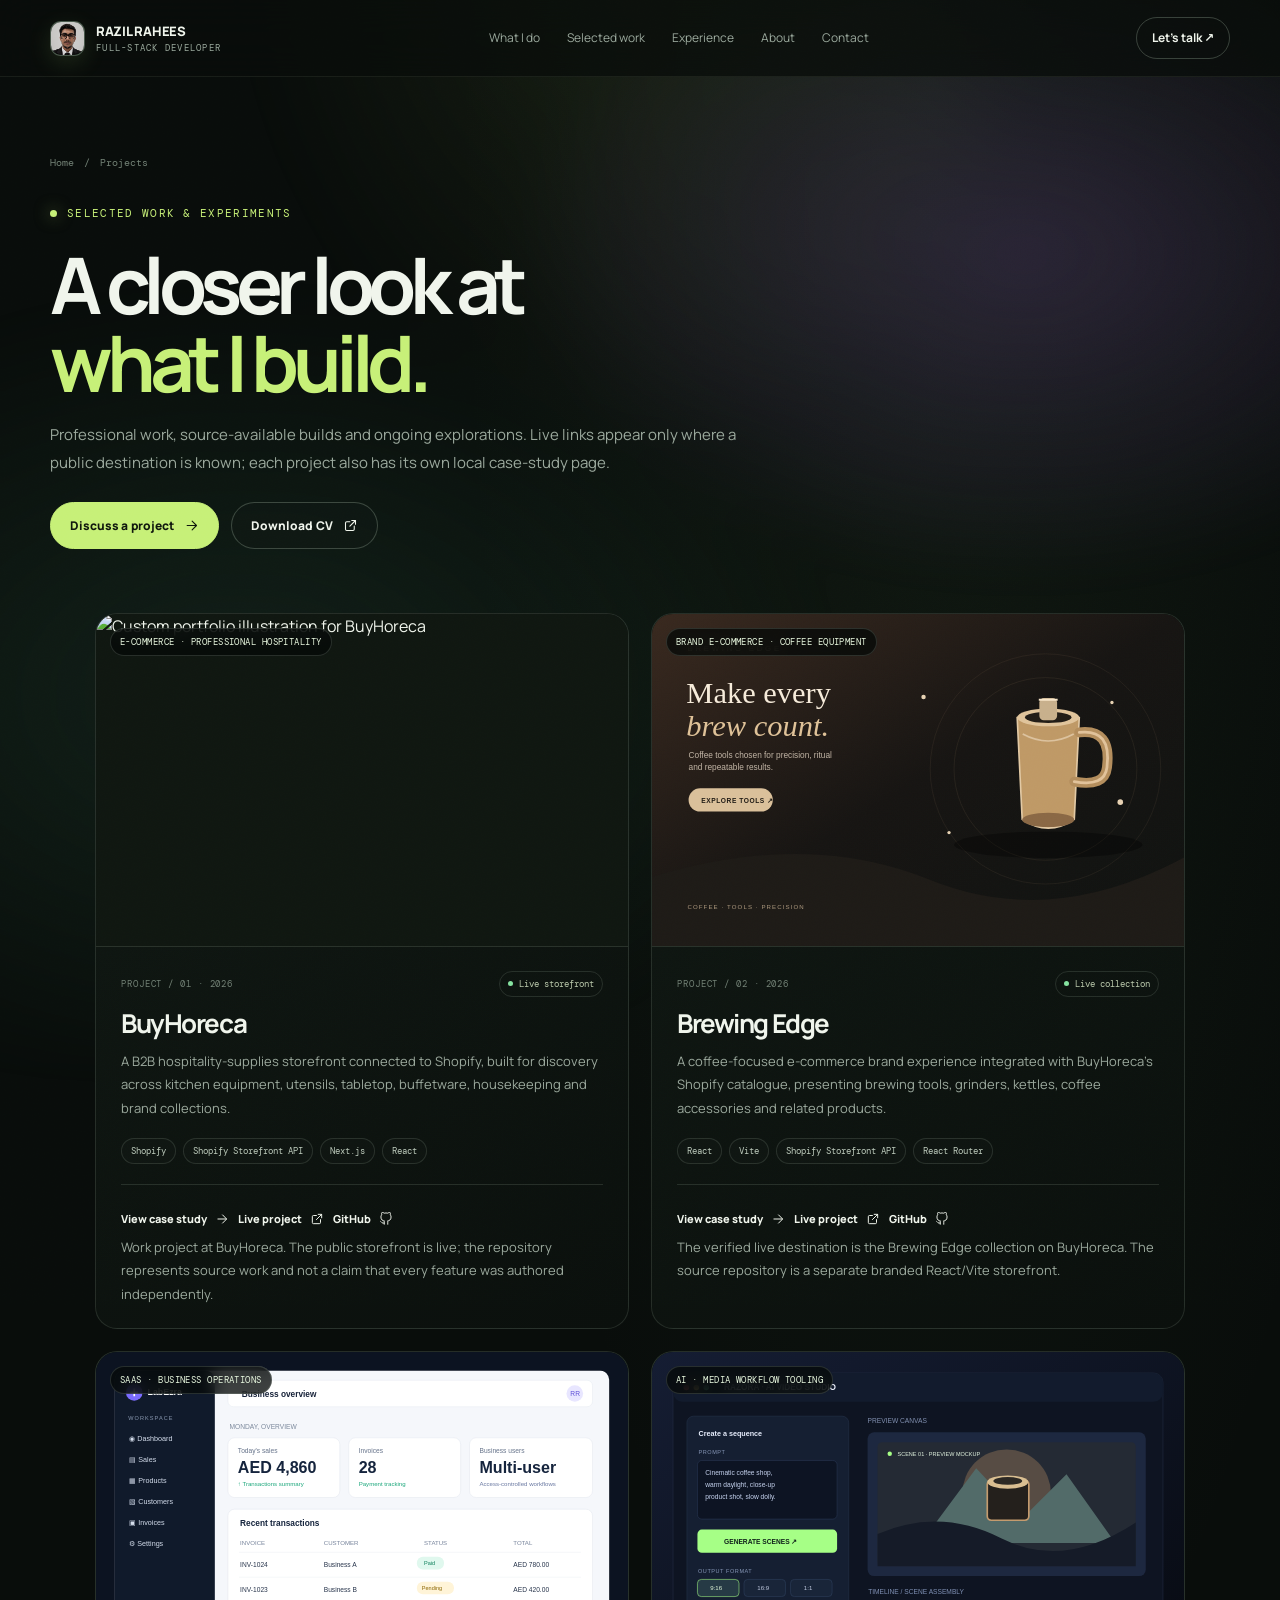
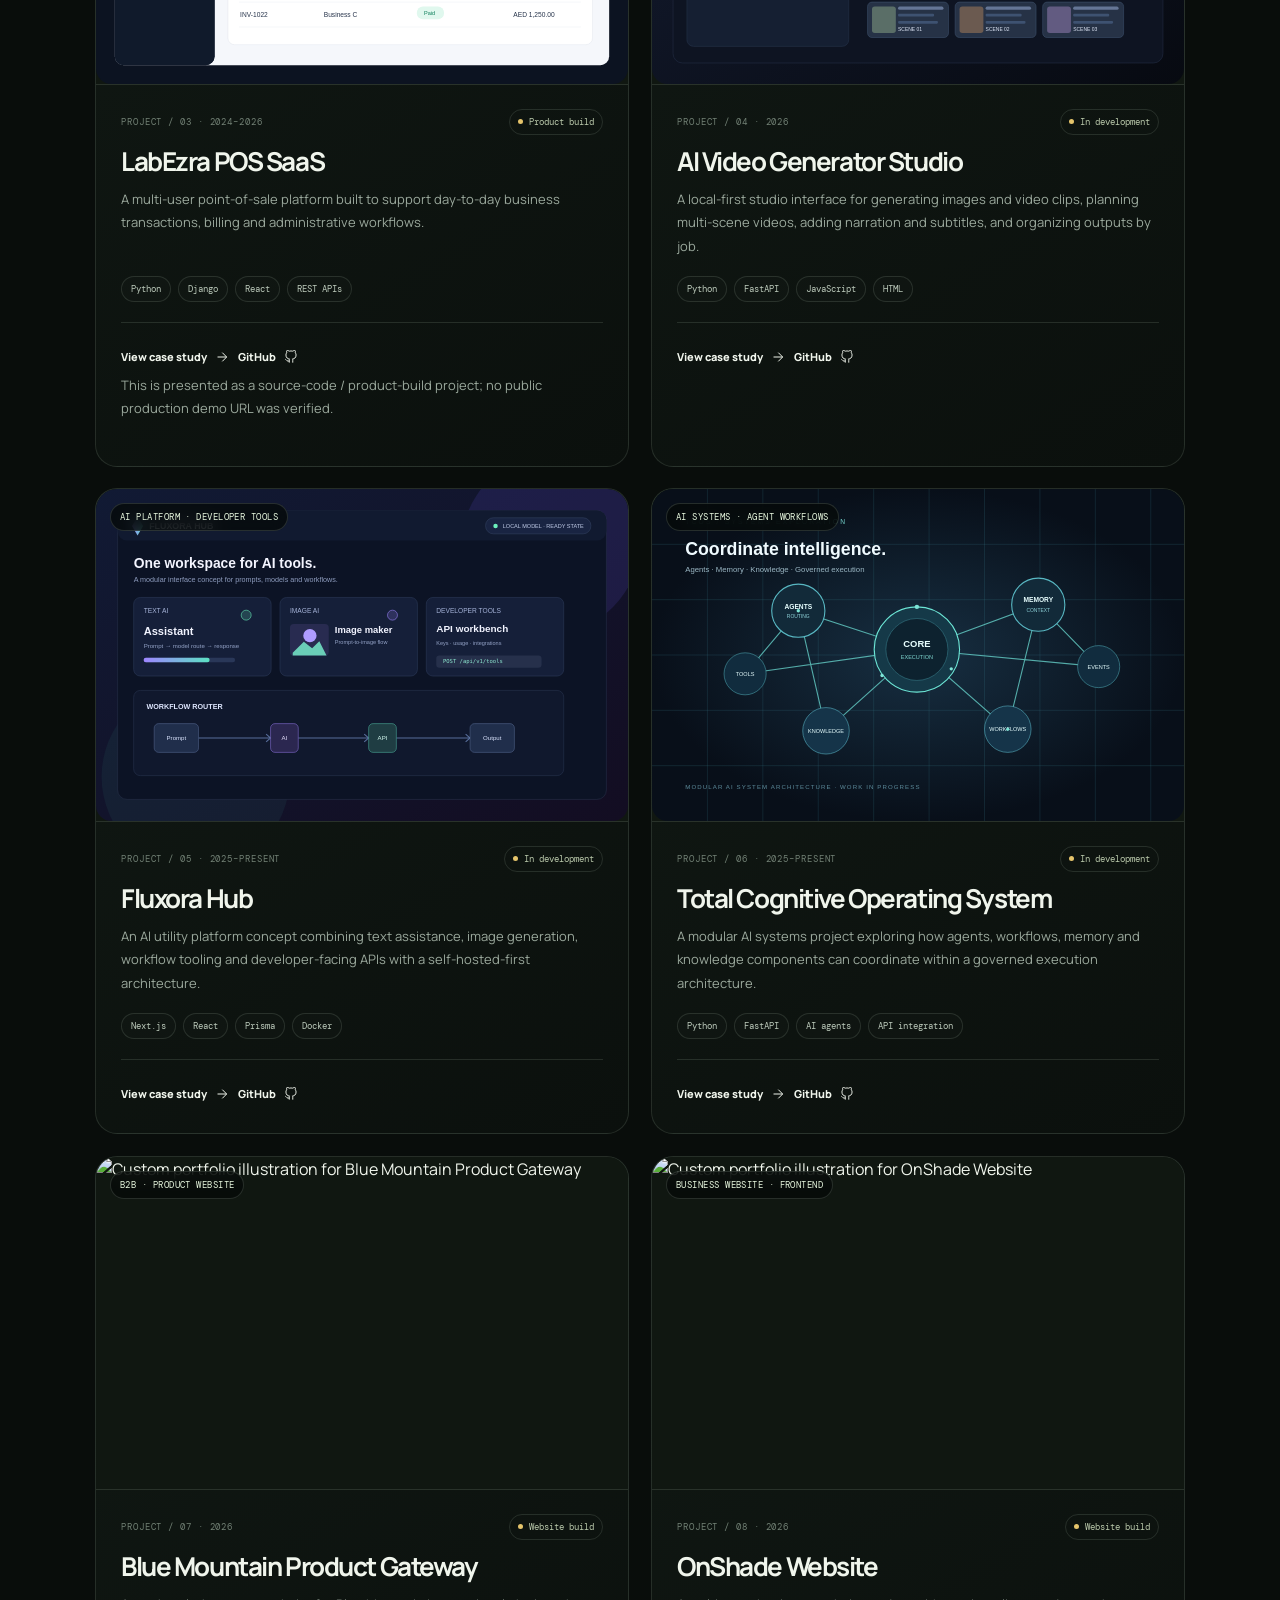
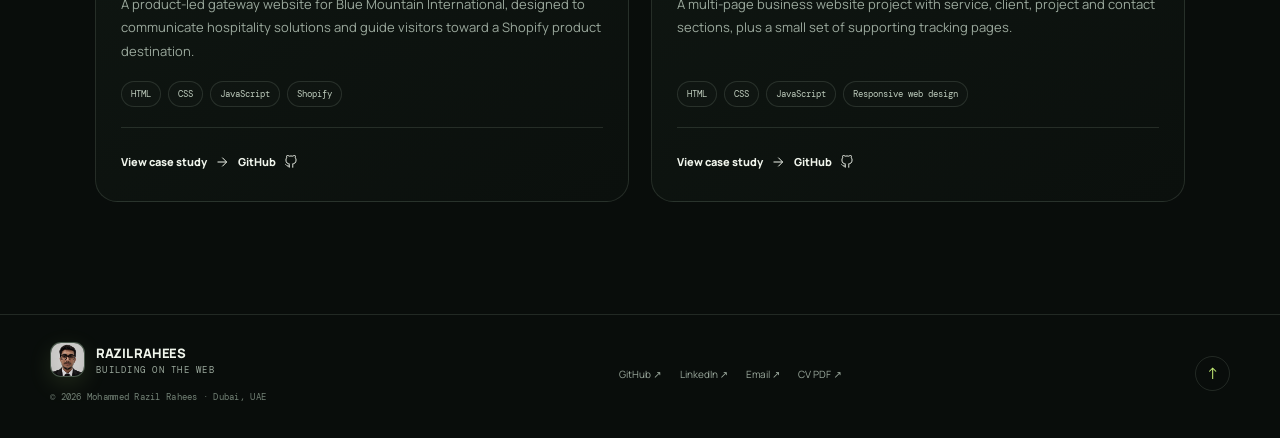
==== commit ae468e1d: "Update portfolio with 3D animations and layout fixes" ====
--- a/projects/index.html
+++ b/projects/index.html
@@ -1,187 +1 @@
-<!DOCTYPE html>
-
-<!-- Published Jul 6, 2026, 1:20 PM UTC -->
-<html data-redirect-timezone="1" lang="en">
-<head>
-<meta charset="utf-8"/>
-<meta content="width=device-width" name="viewport"/>
-<meta content="Framer 3d164f1" name="generator"/>
-<title>Razil Rahees | Full-Stack Web Developer | Razil Rahees - Web Developer UAE</title>
-
-<meta content="https://framerusercontent.com/sites/yeTTYFmavUaKxEEGa2gDn/searchIndex-XJmsYZUdCyEN.json" name="framer-search-index"/>
-<meta content="https://framerusercontent.com/sites/yeTTYFmavUaKxEEGa2gDn/searchIndex-bHM9NYIaHHkD.json" name="framer-search-index-fallback"/>
-<link href="https://framerusercontent.com/images/vBe56549gs4eoEzOSmyUR33ZTjI.png" media="(prefers-color-scheme: light)" rel="icon"/>
-<link href="https://framerusercontent.com/images/vBe56549gs4eoEzOSmyUR33ZTjI.png" media="(prefers-color-scheme: dark)" rel="icon"/>
-<!-- Open Graph -->
-<meta content="website" property="og:type"/>
-<meta content="Razil Rahees | Full-Stack Web Developer | Razil Rahees - Web Developer UAE" property="og:title"/>
-<meta content="Mohammed Razil Rahees is a top-rated Full Stack Web Developer in Abu Dhabi, UAE. Specializing in React, Django, and E-commerce development with 2+ years of experience." property="og:description"/>
-<meta content="https://framerusercontent.com/images/E1WpqVmKDy3dfBvA5ZUr05iM.jpg" property="og:image"/>
-<!-- X -->
-<meta content="summary_large_image" name="twitter:card"/>
-<meta content="Razil Rahees | Full-Stack Web Developer" name="twitter:title"/>
-<meta content="Razil Rahees is a Full-Stack Web Developer specializing in high-performing websites and e-commerce platforms." name="twitter:description"/>
-<meta content="https://framerusercontent.com/images/E1WpqVmKDy3dfBvA5ZUr05iM.jpg" name="twitter:image"/>
-<link href="projects.html" rel="canonical"/><meta content="https://razilrahees.com/" property="og:url"/><!-- Start of headStart -->
-<!-- End of headStart -->
-<style data-framer-font-css="">/* latin-ext */
-@font-face {
-  font-family: 'Antonio';
-  font-style: normal;
-  font-weight: 400;
-  font-display: swap;
-  src: url(https://fonts.gstatic.com/s/antonio/v22/gNMEW3NwSYq_9WD3yHoiFbez.woff2) format('woff2');
-  unicode-range: U+0100-02BA, U+02BD-02C5, U+02C7-02CC, U+02CE-02D7, U+02DD-02FF, U+0304, U+0308, U+0329, U+1D00-1DBF, U+1E00-1E9F, U+1EF2-1EFF, U+2020, U+20A0-20AB, U+20AD-20C0, U+2113, U+2C60-2C7F, U+A720-A7FF;
-}
-/* latin */
-@font-face {
-  font-family: 'Antonio';
-  font-style: normal;
-  font-weight: 400;
-  font-display: swap;
-  src: url(https://fonts.gstatic.com/s/antonio/v22/gNMEW3NwSYq_9WD3yHQiFQ.woff2) format('woff2');
-  unicode-range: U+0000-00FF, U+0131, U+0152-0153, U+02BB-02BC, U+02C6, U+02DA, U+02DC, U+0304, U+0308, U+0329, U+2000-206F, U+20AC, U+2122, U+2191, U+2193, U+2212, U+2215, U+FEFF, U+FFFD;
-}
-/* latin-ext */
-@font-face {
-  font-family: 'Antonio';
-  font-style: normal;
-  font-weight: 700;
-  font-display: swap;
-  src: url(https://fonts.gstatic.com/s/antonio/v22/gNMEW3NwSYq_9WD3yHoiFbez.woff2) format('woff2');
-  unicode-range: U+0100-02BA, U+02BD-02C5, U+02C7-02CC, U+02CE-02D7, U+02DD-02FF, U+0304, U+0308, U+0329, U+1D00-1DBF, U+1E00-1E9F, U+1EF2-1EFF, U+2020, U+20A0-20AB, U+20AD-20C0, U+2113, U+2C60-2C7F, U+A720-A7FF;
-}
-/* latin */
-@font-face {
-  font-family: 'Antonio';
-  font-style: normal;
-  font-weight: 700;
-  font-display: swap;
-  src: url(https://fonts.gstatic.com/s/antonio/v22/gNMEW3NwSYq_9WD3yHQiFQ.woff2) format('woff2');
-  unicode-range: U+0000-00FF, U+0131, U+0152-0153, U+02BB-02BC, U+02C6, U+02DA, U+02DC, U+0304, U+0308, U+0329, U+2000-206F, U+20AC, U+2122, U+2191, U+2193, U+2212, U+2215, U+FEFF, U+FFFD;
-}
-
-@font-face { font-family: "Inter"; src: url("https://framerusercontent.com/assets/5vvr9Vy74if2I6bQbJvbw7SY1pQ.woff2"); font-display: swap; font-style: normal; font-weight: 400; unicode-range: U+0460-052F, U+1C80-1C88, U+20B4, U+2DE0-2DFF, U+A640-A69F, U+FE2E-FE2F }
-@font-face { font-family: "Inter"; src: url("https://framerusercontent.com/assets/EOr0mi4hNtlgWNn9if640EZzXCo.woff2"); font-display: swap; font-style: normal; font-weight: 400; unicode-range: U+0301, U+0400-045F, U+0490-0491, U+04B0-04B1, U+2116 }
-@font-face { font-family: "Inter"; src: url("https://framerusercontent.com/assets/Y9k9QrlZAqio88Klkmbd8VoMQc.woff2"); font-display: swap; font-style: normal; font-weight: 400; unicode-range: U+1F00-1FFF }
-@font-face { font-family: "Inter"; src: url("https://framerusercontent.com/assets/OYrD2tBIBPvoJXiIHnLoOXnY9M.woff2"); font-display: swap; font-style: normal; font-weight: 400; unicode-range: U+0370-03FF }
-@font-face { font-family: "Inter"; src: url("https://framerusercontent.com/assets/JeYwfuaPfZHQhEG8U5gtPDZ7WQ.woff2"); font-display: swap; font-style: normal; font-weight: 400; unicode-range: U+0100-024F, U+0259, U+1E00-1EFF, U+2020, U+20A0-20AB, U+20AD-20CF, U+2113, U+2C60-2C7F, U+A720-A7FF }
-@font-face { font-family: "Inter"; src: url("https://framerusercontent.com/assets/GrgcKwrN6d3Uz8EwcLHZxwEfC4.woff2"); font-display: swap; font-style: normal; font-weight: 400; unicode-range: U+0000-00FF, U+0131, U+0152-0153, U+02BB-02BC, U+02C6, U+02DA, U+02DC, U+2000-206F, U+2070, U+2074-207E, U+2080-208E, U+20AC, U+2122, U+2191, U+2193, U+2212, U+2215, U+FEFF, U+FFFD }
-@font-face { font-family: "Inter"; src: url("https://framerusercontent.com/assets/b6Y37FthZeALduNqHicBT6FutY.woff2"); font-display: swap; font-style: normal; font-weight: 400; unicode-range: U+0102-0103, U+0110-0111, U+0128-0129, U+0168-0169, U+01A0-01A1, U+01AF-01B0, U+1EA0-1EF9, U+20AB }
-@font-face { font-family: "Inter"; src: url("https://framerusercontent.com/assets/vQyevYAyHtARFwPqUzQGpnDs.woff2"); font-display: swap; font-style: normal; font-weight: 400; unicode-range: U+0000-00FF, U+0131, U+0152-0153, U+02BB-02BC, U+02C6, U+02DA, U+02DC, U+2000-206F, U+2074, U+20AC, U+2122, U+2191, U+2193, U+2212, U+2215, U+FEFF, U+FFFD }
-@font-face { font-family: "Inter"; src: url("https://framerusercontent.com/assets/hyOgCu0Xnghbimh0pE8QTvtt2AU.woff2"); font-display: swap; font-style: normal; font-weight: 600; unicode-range: U+0460-052F, U+1C80-1C88, U+20B4, U+2DE0-2DFF, U+A640-A69F, U+FE2E-FE2F }
-@font-face { font-family: "Inter"; src: url("https://framerusercontent.com/assets/NeGmSOXrPBfEFIy5YZeHq17LEDA.woff2"); font-display: swap; font-style: normal; font-weight: 600; unicode-range: U+0301, U+0400-045F, U+0490-0491, U+04B0-04B1, U+2116 }
-@font-face { font-family: "Inter"; src: url("https://framerusercontent.com/assets/oYaAX5himiTPYuN8vLWnqBbfD2s.woff2"); font-display: swap; font-style: normal; font-weight: 600; unicode-range: U+1F00-1FFF }
-@font-face { font-family: "Inter"; src: url("https://framerusercontent.com/assets/lEJLP4R0yuCaMCjSXYHtJw72M.woff2"); font-display: swap; font-style: normal; font-weight: 600; unicode-range: U+0370-03FF }
-@font-face { font-family: "Inter"; src: url("https://framerusercontent.com/assets/cRJyLNuTJR5jbyKzGi33wU9cqIQ.woff2"); font-display: swap; font-style: normal; font-weight: 600; unicode-range: U+0100-024F, U+0259, U+1E00-1EFF, U+2020, U+20A0-20AB, U+20AD-20CF, U+2113, U+2C60-2C7F, U+A720-A7FF }
-@font-face { font-family: "Inter"; src: url("https://framerusercontent.com/assets/1ZFS7N918ojhhd0nQWdj3jz4w.woff2"); font-display: swap; font-style: normal; font-weight: 600; unicode-range: U+0000-00FF, U+0131, U+0152-0153, U+02BB-02BC, U+02C6, U+02DA, U+02DC, U+2000-206F, U+2074, U+20AC, U+2122, U+2191, U+2193, U+2212, U+2215, U+FEFF, U+FFFD }
-@font-face { font-family: "Inter"; src: url("https://framerusercontent.com/assets/A0Wcc7NgXMjUuFdquHDrIZpzZw0.woff2"); font-display: swap; font-style: normal; font-weight: 600; unicode-range: U+0102-0103, U+0110-0111, U+0128-0129, U+0168-0169, U+01A0-01A1, U+01AF-01B0, U+1EA0-1EF9, U+20AB }
-@font-face { font-family: "Inter"; src: url("https://framerusercontent.com/assets/DpPBYI0sL4fYLgAkX8KXOPVt7c.woff2"); font-display: swap; font-style: normal; font-weight: 700; unicode-range: U+0460-052F, U+1C80-1C88, U+20B4, U+2DE0-2DFF, U+A640-A69F, U+FE2E-FE2F }
-@font-face { font-family: "Inter"; src: url("https://framerusercontent.com/assets/4RAEQdEOrcnDkhHiiCbJOw92Lk.woff2"); font-display: swap; font-style: normal; font-weight: 700; unicode-range: U+0301, U+0400-045F, U+0490-0491, U+04B0-04B1, U+2116 }
-@font-face { font-family: "Inter"; src: url("https://framerusercontent.com/assets/1K3W8DizY3v4emK8Mb08YHxTbs.woff2"); font-display: swap; font-style: normal; font-weight: 700; unicode-range: U+1F00-1FFF }
-@font-face { font-family: "Inter"; src: url("https://framerusercontent.com/assets/tUSCtfYVM1I1IchuyCwz9gDdQ.woff2"); font-display: swap; font-style: normal; font-weight: 700; unicode-range: U+0370-03FF }
-@font-face { font-family: "Inter"; src: url("https://framerusercontent.com/assets/VgYFWiwsAC5OYxAycRXXvhze58.woff2"); font-display: swap; font-style: normal; font-weight: 700; unicode-range: U+0100-024F, U+0259, U+1E00-1EFF, U+2020, U+20A0-20AB, U+20AD-20CF, U+2113, U+2C60-2C7F, U+A720-A7FF }
-@font-face { font-family: "Inter"; src: url("https://framerusercontent.com/assets/DXD0Q7LSl7HEvDzucnyLnGBHM.woff2"); font-display: swap; font-style: normal; font-weight: 700; unicode-range: U+0000-00FF, U+0131, U+0152-0153, U+02BB-02BC, U+02C6, U+02DA, U+02DC, U+2000-206F, U+2074, U+20AC, U+2122, U+2191, U+2193, U+2212, U+2215, U+FEFF, U+FFFD }
-@font-face { font-family: "Inter"; src: url("https://framerusercontent.com/assets/GIryZETIX4IFypco5pYZONKhJIo.woff2"); font-display: swap; font-style: normal; font-weight: 700; unicode-range: U+0102-0103, U+0110-0111, U+0128-0129, U+0168-0169, U+01A0-01A1, U+01AF-01B0, U+1EA0-1EF9, U+20AB }
-@font-face { font-family: "Inter"; src: url("https://framerusercontent.com/assets/H89BbHkbHDzlxZzxi8uPzTsp90.woff2"); font-display: swap; font-style: italic; font-weight: 700; unicode-range: U+0460-052F, U+1C80-1C88, U+20B4, U+2DE0-2DFF, U+A640-A69F, U+FE2E-FE2F }
-@font-face { font-family: "Inter"; src: url("https://framerusercontent.com/assets/u6gJwDuwB143kpNK1T1MDKDWkMc.woff2"); font-display: swap; font-style: italic; font-weight: 700; unicode-range: U+0301, U+0400-045F, U+0490-0491, U+04B0-04B1, U+2116 }
-@font-face { font-family: "Inter"; src: url("https://framerusercontent.com/assets/43sJ6MfOPh1LCJt46OvyDuSbA6o.woff2"); font-display: swap; font-style: italic; font-weight: 700; unicode-range: U+1F00-1FFF }
-@font-face { font-family: "Inter"; src: url("https://framerusercontent.com/assets/wccHG0r4gBDAIRhfHiOlq6oEkqw.woff2"); font-display: swap; font-style: italic; font-weight: 700; unicode-range: U+0370-03FF }
-@font-face { font-family: "Inter"; src: url("https://framerusercontent.com/assets/WZ367JPwf9bRW6LdTHN8rXgSjw.woff2"); font-display: swap; font-style: italic; font-weight: 700; unicode-range: U+0100-024F, U+0259, U+1E00-1EFF, U+2020, U+20A0-20AB, U+20AD-20CF, U+2113, U+2C60-2C7F, U+A720-A7FF }
-@font-face { font-family: "Inter"; src: url("https://framerusercontent.com/assets/QxmhnWTzLtyjIiZcfaLIJ8EFBXU.woff2"); font-display: swap; font-style: italic; font-weight: 700; unicode-range: U+0000-00FF, U+0131, U+0152-0153, U+02BB-02BC, U+02C6, U+02DA, U+02DC, U+2000-206F, U+2074, U+20AC, U+2122, U+2191, U+2193, U+2212, U+2215, U+FEFF, U+FFFD }
-@font-face { font-family: "Inter"; src: url("https://framerusercontent.com/assets/2A4Xx7CngadFGlVV4xrO06OBHY.woff2"); font-display: swap; font-style: italic; font-weight: 700; unicode-range: U+0102-0103, U+0110-0111, U+0128-0129, U+0168-0169, U+01A0-01A1, U+01AF-01B0, U+1EA0-1EF9, U+20AB }
-@font-face { font-family: "Inter"; src: url("https://framerusercontent.com/assets/vxBnBhH8768IFAXAb4Qf6wQHKs.woff2"); font-display: swap; font-style: italic; font-weight: 600; unicode-range: U+0460-052F, U+1C80-1C88, U+20B4, U+2DE0-2DFF, U+A640-A69F, U+FE2E-FE2F }
-@font-face { font-family: "Inter"; src: url("https://framerusercontent.com/assets/zSsEuoJdh8mcFVk976C05ZfQr8.woff2"); font-display: swap; font-style: italic; font-weight: 600; unicode-range: U+0301, U+0400-045F, U+0490-0491, U+04B0-04B1, U+2116 }
-@font-face { font-family: "Inter"; src: url("https://framerusercontent.com/assets/b8ezwLrN7h2AUoPEENcsTMVJ0.woff2"); font-display: swap; font-style: italic; font-weight: 600; unicode-range: U+1F00-1FFF }
-@font-face { font-family: "Inter"; src: url("https://framerusercontent.com/assets/mvNEIBLyHbscgHtwfsByjXUz3XY.woff2"); font-display: swap; font-style: italic; font-weight: 600; unicode-range: U+0370-03FF }
-@font-face { font-family: "Inter"; src: url("https://framerusercontent.com/assets/6FI2EneKzM3qBy5foOZXey7coCA.woff2"); font-display: swap; font-style: italic; font-weight: 600; unicode-range: U+0100-024F, U+0259, U+1E00-1EFF, U+2020, U+20A0-20AB, U+20AD-20CF, U+2113, U+2C60-2C7F, U+A720-A7FF }
-@font-face { font-family: "Inter"; src: url("https://framerusercontent.com/assets/qrVgiXNd6RuQjETYQiVQ9nqCk.woff2"); font-display: swap; font-style: italic; font-weight: 600; unicode-range: U+0000-00FF, U+0131, U+0152-0153, U+02BB-02BC, U+02C6, U+02DA, U+02DC, U+2000-206F, U+2074, U+20AC, U+2122, U+2191, U+2193, U+2212, U+2215, U+FEFF, U+FFFD }
-@font-face { font-family: "Inter"; src: url("https://framerusercontent.com/assets/NHHeAKJVP0ZWHk5YZnQQChIsBM.woff2"); font-display: swap; font-style: italic; font-weight: 600; unicode-range: U+0102-0103, U+0110-0111, U+0128-0129, U+0168-0169, U+01A0-01A1, U+01AF-01B0, U+1EA0-1EF9, U+20AB }
-@font-face { font-family: "Inter"; src: url("https://framerusercontent.com/assets/BkDpl4ghaqvMi1btKFyG2tdbec.woff2"); font-display: swap; font-style: normal; font-weight: 300; unicode-range: U+0460-052F, U+1C80-1C88, U+20B4, U+2DE0-2DFF, U+A640-A69F, U+FE2E-FE2F }
-@font-face { font-family: "Inter"; src: url("https://framerusercontent.com/assets/zAMK70AQRFSShJgUiaR5IiIhgzk.woff2"); font-display: swap; font-style: normal; font-weight: 300; unicode-range: U+0301, U+0400-045F, U+0490-0491, U+04B0-04B1, U+2116 }
-@font-face { font-family: "Inter"; src: url("https://framerusercontent.com/assets/IETjvc5qzUaRoaruDpPSwCUM8.woff2"); font-display: swap; font-style: normal; font-weight: 300; unicode-range: U+1F00-1FFF }
-@font-face { font-family: "Inter"; src: url("https://framerusercontent.com/assets/oLCoaT3ioA0fHdJnWR9W6k7NY.woff2"); font-display: swap; font-style: normal; font-weight: 300; unicode-range: U+0370-03FF }
-@font-face { font-family: "Inter"; src: url("https://framerusercontent.com/assets/Sj0PCHQSBjFmEp6NBWg6FNaKc.woff2"); font-display: swap; font-style: normal; font-weight: 300; unicode-range: U+0100-024F, U+0259, U+1E00-1EFF, U+2020, U+20A0-20AB, U+20AD-20CF, U+2113, U+2C60-2C7F, U+A720-A7FF }
-@font-face { font-family: "Inter"; src: url("https://framerusercontent.com/assets/v2q8JTTTs7McDMSEhnxAIBqd0.woff2"); font-display: swap; font-style: normal; font-weight: 300; unicode-range: U+0000-00FF, U+0131, U+0152-0153, U+02BB-02BC, U+02C6, U+02DA, U+02DC, U+2000-206F, U+2074, U+20AC, U+2122, U+2191, U+2193, U+2212, U+2215, U+FEFF, U+FFFD }
-@font-face { font-family: "Inter"; src: url("https://framerusercontent.com/assets/H4TfENUY1rh8R9UaSD6vngjJP3M.woff2"); font-display: swap; font-style: normal; font-weight: 300; unicode-range: U+0102-0103, U+0110-0111, U+0128-0129, U+0168-0169, U+01A0-01A1, U+01AF-01B0, U+1EA0-1EF9, U+20AB }
-@font-face { font-family: "Inter"; src: url("https://framerusercontent.com/assets/CfMzU8w2e7tHgF4T4rATMPuWosA.woff2"); font-display: swap; font-style: italic; font-weight: 400; unicode-range: U+0460-052F, U+1C80-1C88, U+20B4, U+2DE0-2DFF, U+A640-A69F, U+FE2E-FE2F }
-@font-face { font-family: "Inter"; src: url("https://framerusercontent.com/assets/867QObYax8ANsfX4TGEVU9YiCM.woff2"); font-display: swap; font-style: italic; font-weight: 400; unicode-range: U+0301, U+0400-045F, U+0490-0491, U+04B0-04B1, U+2116 }
-@font-face { font-family: "Inter"; src: url("https://framerusercontent.com/assets/Oyn2ZbENFdnW7mt2Lzjk1h9Zb9k.woff2"); font-display: swap; font-style: italic; font-weight: 400; unicode-range: U+1F00-1FFF }
-@font-face { font-family: "Inter"; src: url("https://framerusercontent.com/assets/cdAe8hgZ1cMyLu9g005pAW3xMo.woff2"); font-display: swap; font-style: italic; font-weight: 400; unicode-range: U+0370-03FF }
-@font-face { font-family: "Inter"; src: url("https://framerusercontent.com/assets/DOfvtmE1UplCq161m6Hj8CSQYg.woff2"); font-display: swap; font-style: italic; font-weight: 400; unicode-range: U+0100-024F, U+0259, U+1E00-1EFF, U+2020, U+20A0-20AB, U+20AD-20CF, U+2113, U+2C60-2C7F, U+A720-A7FF }
-@font-face { font-family: "Inter"; src: url("https://framerusercontent.com/assets/vFzuJY0c65av44uhEKB6vyjFMg.woff2"); font-display: swap; font-style: italic; font-weight: 400; unicode-range: U+0000-00FF, U+0131, U+0152-0153, U+02BB-02BC, U+02C6, U+02DA, U+02DC, U+2000-206F, U+2074, U+20AC, U+2122, U+2191, U+2193, U+2212, U+2215, U+FEFF, U+FFFD }
-@font-face { font-family: "Inter"; src: url("https://framerusercontent.com/assets/tKtBcDnBMevsEEJKdNGhhkLzYo.woff2"); font-display: swap; font-style: italic; font-weight: 400; unicode-range: U+0102-0103, U+0110-0111, U+0128-0129, U+0168-0169, U+01A0-01A1, U+01AF-01B0, U+1EA0-1EF9, U+20AB }
-@font-face { font-family: "Inter"; src: url("https://framerusercontent.com/assets/YYB6GZmCWnZq3RWZOghuZIOxQY.woff2"); font-display: swap; font-style: italic; font-weight: 300; unicode-range: U+0460-052F, U+1C80-1C88, U+20B4, U+2DE0-2DFF, U+A640-A69F, U+FE2E-FE2F }
-@font-face { font-family: "Inter"; src: url("https://framerusercontent.com/assets/miJTzODdiyIr3tRo9KEoqXXk2PM.woff2"); font-display: swap; font-style: italic; font-weight: 300; unicode-range: U+0301, U+0400-045F, U+0490-0491, U+04B0-04B1, U+2116 }
-@font-face { font-family: "Inter"; src: url("https://framerusercontent.com/assets/6ZMhcggRFfEfbf7lncCpaUbA.woff2"); font-display: swap; font-style: italic; font-weight: 300; unicode-range: U+1F00-1FFF }
-@font-face { font-family: "Inter"; src: url("https://framerusercontent.com/assets/8sCN6PGUr4I8q5hC5twAXfcwqV0.woff2"); font-display: swap; font-style: italic; font-weight: 300; unicode-range: U+0370-03FF }
-@font-face { font-family: "Inter"; src: url("https://framerusercontent.com/assets/aUYDUTztS7anQw5JuwCncXeLOBY.woff2"); font-display: swap; font-style: italic; font-weight: 300; unicode-range: U+0100-024F, U+0259, U+1E00-1EFF, U+2020, U+20A0-20AB, U+20AD-20CF, U+2113, U+2C60-2C7F, U+A720-A7FF }
-@font-face { font-family: "Inter"; src: url("https://framerusercontent.com/assets/5mDAOkC5Wpzo7NkuE9oYfqlY2u4.woff2"); font-display: swap; font-style: italic; font-weight: 300; unicode-range: U+0000-00FF, U+0131, U+0152-0153, U+02BB-02BC, U+02C6, U+02DA, U+02DC, U+2000-206F, U+2074, U+20AC, U+2122, U+2191, U+2193, U+2212, U+2215, U+FEFF, U+FFFD }
-@font-face { font-family: "Inter"; src: url("https://framerusercontent.com/assets/yDiPvYxioBHsicnYxpPW35WQmx8.woff2"); font-display: swap; font-style: italic; font-weight: 300; unicode-range: U+0102-0103, U+0110-0111, U+0128-0129, U+0168-0169, U+01A0-01A1, U+01AF-01B0, U+1EA0-1EF9, U+20AB }
-@font-face { font-family: "Poppins"; src: url("https://framerusercontent.com/third-party-assets/fontshare/wf/NC2MP33RO4WQTSTEEAWBJLAEXNCNEQVF/7F4U3COKLHQH4WUH3AXPC7N4UELEWJQN/JMWNCAGBH3TLANIVQPVABVAVNV5QERTH.woff2"); font-display: swap; font-style: normal; font-weight: 400 }
-@font-face { font-family: "Poppins"; src: url("https://framerusercontent.com/third-party-assets/fontshare/wf/SC7QJW6HNT3W42YFCVAWB3GI66BMNCKY/Q4ANQB6YZL7K35IAB3IPAE75W7PRJSDF/3HCNXVAKPOHOEI7LK7TGC54FOZT77SNM.woff2"); font-display: swap; font-style: normal; font-weight: 300 }
-@font-face { font-family: "Poppins"; src: url("https://framerusercontent.com/third-party-assets/fontshare/wf/7LLTLAW3NRWOADG4II2JGKZC6OSEMBQC/EYFXWX77PEMPU645EAWOTG22E375GULW/SSNNTU67MMJH4CSWT443B4KJ7OB4WFHF.woff2"); font-display: swap; font-style: italic; font-weight: 400 }
-@font-face { font-family: "Poppins"; src: url("https://framerusercontent.com/third-party-assets/fontshare/wf/DBX4JBGXRKGWSILQFR3B362YJUABY47Q/4HLNBCNPEJKDRYNGKW2TXDMFSAICHZ6O/GVIYM5ATH5FB3COBZUXB4WAW4QXO6VSQ.woff2"); font-display: swap; font-style: italic; font-weight: 300 }
-@font-face { font-family: "Antonio Placeholder"; src: local("Arial"); ascent-override: 137.73%; descent-override: 16.60%; line-gap-override: 0.00%; size-adjust: 83.85% }
-@font-face { font-family: "Inter Placeholder"; src: local("Arial"); ascent-override: 89.79%; descent-override: 22.36%; line-gap-override: 0.00%; size-adjust: 107.89% }
-@font-face { font-family: "Poppins Placeholder"; src: local("Arial"); ascent-override: 91.95%; descent-override: 30.94%; line-gap-override: 7.96%; size-adjust: 113.11% }</style>
-<link crossorigin="" href="https://fonts.gstatic.com" rel="preconnect"/>
-<meta content="max-image-preview:large" name="robots"/><style data-framer-breakpoint-css="">@media(min-width: 1200px){.hidden-1cl8viv{display:none!important}}@media(min-width: 810px) and (max-width: 1199px){.hidden-15pqoqk{display:none!important}}@media(max-width: 809px){.hidden-1xpdcp1{display:none!important}}@media(max-width: 809.98px){.hidden-1gmdhm4{display:none!important}}@media(min-width: 810px) and (max-width: 1199.98px){.hidden-160pjv0{display:none!important}}@media(min-width: 1200px){.hidden-egmbj8{display:none!important}}</style><style data-framer-components="framer-lib-cursors-host framer-UgjKg PropertyOverrides framer-9xVx7 framer-Lubuv framer-xFpDQ framer-lib-combinedCSSRules framer-gBieo framer-UUdqK framer-pekcn framer-Zl2es framer-5HJhH framer-pLAnV" data-framer-css-ssr-minified="">html,body,#main{box-sizing:border-box;margin:0;padding:0}:root{-webkit-font-smoothing:antialiased;-moz-osx-font-smoothing:grayscale}*{box-sizing:border-box;-webkit-font-smoothing:inherit}h1,h2,h3,h4,h5,h6,p,figure{margin:0}body,input,textarea,select,button{font-family:sans-serif;font-size:12px}body{--token-a9f688eb-778b-4a71-929e-ebf8a014b4cf:#303030;--token-54672876-03f0-4dca-8fdb-32c421a5c4d1:#5e67e6;--token-861b2ae9-dee3-4143-a255-6faa9a39d943:#fff;--token-4795dafb-4261-43d3-aa0c-b3831681376e:#fff;--token-a228d207-519c-4c30-ace3-fe8c17413ec0:#dadada;--token-7d1fd828-621c-47fc-b270-6f2c2fff9ca2:#8f8f8f;--token-63c1aa9b-b60d-46e8-b1c7-6d9c05a923bd:#f24;--token-dd08076e-6859-4f97-84b7-c05dcc1e773f:#ffffffe6;--token-621c2752-e263-492f-8440-f4105a55d3f1:#dadada;--token-4baed98b-3751-4e60-b570-600a506f091e:#0bde66;--token-cb6b9558-1df0-4f97-98cb-2fe80cc3b90c:#f5f5f5;--token-37ca97ef-81c7-4731-ba05-2bafe1f2a4f5:#000;--token-1e4a4a22-afd8-42f6-ae69-95001aaf48ae:#8f8f8f;--token-a3859f8f-41d4-4be1-a56e-27b66efaa3e1:#fff0;--token-ffb0ff11-cab3-40ad-af6c-69f4ede46c1e:#000;--token-39a5a1be-d79a-43ee-a7a4-d32ef142beed:#fff}@media (prefers-color-scheme:dark){body{--token-a9f688eb-778b-4a71-929e-ebf8a014b4cf:#fff;--token-54672876-03f0-4dca-8fdb-32c421a5c4d1:#d0ff71;--token-861b2ae9-dee3-4143-a255-6faa9a39d943:#303030;--token-4795dafb-4261-43d3-aa0c-b3831681376e:#1a1a1b;--token-a228d207-519c-4c30-ace3-fe8c17413ec0:#5c5c5c;--token-7d1fd828-621c-47fc-b270-6f2c2fff9ca2:#b5b5b5;--token-dd08076e-6859-4f97-84b7-c05dcc1e773f:#0f0f0fe6;--token-621c2752-e263-492f-8440-f4105a55d3f1:#0f0f0f;--token-cb6b9558-1df0-4f97-98cb-2fe80cc3b90c:#333;--token-37ca97ef-81c7-4731-ba05-2bafe1f2a4f5:#e3af20;--token-1e4a4a22-afd8-42f6-ae69-95001aaf48ae:#d4d4d4;--token-a3859f8f-41d4-4be1-a56e-27b66efaa3e1:#0f0f0f}}@supports (z-index:calc(infinity)){#__framer-badge-container{--infinity:infinity}}#__framer-badge-container{display:none!important}@supports (background:-webkit-named-image(i)) and (not (grid-template-rows:subgrid)){body{--framer-will-change-override:transform}}@supports (background:-webkit-named-image(i)) and (not (position-area:top right)){body{--framer-will-change-filter-override:filter}}[data-framer-component-type=Text] div div span,[data-framer-component-type=Text] a div span,[data-framer-component-type=Text] span span span,[data-framer-component-type=Text] p span span,[data-framer-component-type=Text] h1 span span,[data-framer-component-type=Text] h2 span span,[data-framer-component-type=Text] h3 span span,[data-framer-component-type=Text] h4 span span,[data-framer-component-type=Text] h5 span span,[data-framer-component-type=Text] h6 span span,[data-framer-component-type=Text] a{font-family:var(--font-family);font-style:var(--font-style);font-weight:min(calc(var(--framer-font-weight-increase,0) + var(--font-weight,400)),900);color:var(--text-color);letter-spacing:var(--letter-spacing);font-size:var(--font-size);text-transform:var(--text-transform);--text-decoration:var(--framer-text-decoration-style,solid)var(--framer-text-decoration,none)var(--framer-text-decoration-color,currentcolor)var(--framer-text-decoration-thickness,auto);--text-decoration-skip-ink:var(--framer-text-decoration-skip-ink);--text-underline-offset:var(--framer-text-decoration-offset);line-height:var(--line-height);--font-family:var(--framer-font-family);--font-style:var(--framer-font-style);--font-weight:var(--framer-font-weight);--text-color:var(--framer-text-color);--letter-spacing:var(--framer-letter-spacing);--font-size:var(--framer-font-size);--text-transform:var(--framer-text-transform);--line-height:var(--framer-line-height)}@supports not (color:color(display-p3 1 1 1)){p.framer-text,div.framer-text,h1.framer-text,h2.framer-text,h3.framer-text,h4.framer-text,h5.framer-text,h6.framer-text,li.framer-text,ol.framer-text,ul.framer-text,span.framer-text:not([data-text-fill]){color:var(--framer-blockquote-text-color-rgb,var(--framer-blockquote-text-color,var(--framer-text-color-rgb,var(--framer-text-color,#000))));-webkit-text-stroke-color:var(--framer-text-stroke-color-rgb,var(--framer-text-stroke-color,initial))}mark.framer-text{background-color:var(--framer-blockquote-text-background-color-rgb,var(--framer-blockquote-text-background-color,var(--framer-text-background-color-rgb,var(--framer-text-background-color,initial))))}}@supports not (color:color(display-p3 1 1 1)){code.framer-text,code.framer-text span.framer-text:not([data-text-fill]){color:var(--framer-blockquote-text-color-rgb,var(--framer-blockquote-text-color,var(--framer-code-text-color-rgb,var(--framer-code-text-color,var(--framer-text-color-rgb,var(--framer-text-color,#000))))))}}@supports not (color:color(display-p3 1 1 1)){a.framer-text,span.framer-text[data-nested-link]{color:var(--framer-link-text-color-rgb,var(--framer-link-text-color,var(--framer-blockquote-text-color-rgb,var(--framer-blockquote-text-color,var(--framer-text-color-rgb,var(--framer-text-color,#000))))));background-color:var(--framer-link-text-background-color-rgb,var(--framer-link-text-background-color,initial));-webkit-text-decoration-color:var(--framer-link-text-decoration-color-rgb,var(--framer-link-text-decoration-color,var(--framer-text-decoration-color-rgb,var(--framer-text-decoration-color,currentcolor))));text-decoration-color:var(--framer-link-text-decoration-color-rgb,var(--framer-link-text-decoration-color,var(--framer-text-decoration-color-rgb,var(--framer-text-decoration-color,currentcolor))))}}@supports not (color:color(display-p3 1 1 1)){code.framer-text a.framer-text,code.framer-text a.framer-text span.framer-text:not([data-text-fill]),code.framer-text span.framer-text[data-nested-link],code.framer-text span.framer-text[data-nested-link] span.framer-text:not([data-text-fill]){color:var(--framer-link-text-color-rgb,var(--framer-link-text-color,var(--framer-blockquote-text-color-rgb,var(--framer-blockquote-text-color,var(--framer-code-text-color-rgb,var(--framer-code-text-color,var(--framer-text-color-rgb,var(--framer-text-color,#000))))))))}}@supports not (color:color(display-p3 1 1 1)){a.framer-text:hover,span.framer-text[data-nested-link]:hover{color:var(--framer-link-hover-text-color-rgb,var(--framer-link-hover-text-color,var(--framer-link-text-color-rgb,var(--framer-link-text-color,var(--framer-blockquote-text-color-rgb,var(--framer-blockquote-text-color,var(--framer-text-color-rgb,var(--framer-text-color,#000))))))));background-color:var(--framer-link-hover-text-background-color-rgb,var(--framer-link-hover-text-background-color,var(--framer-link-text-background-color-rgb,var(--framer-link-text-background-color,var(--framer-text-background-color-rgb,var(--framer-text-background-color,initial))))));-webkit-text-decoration-color:var(--framer-link-hover-text-decoration-color-rgb,var(--framer-link-hover-text-decoration-color,var(--framer-link-text-decoration-color-rgb,var(--framer-link-text-decoration-color,var(--framer-text-decoration-color-rgb,var(--framer-text-decoration-color,currentcolor))))));text-decoration-color:var(--framer-link-hover-text-decoration-color-rgb,var(--framer-link-hover-text-decoration-color,var(--framer-link-text-decoration-color-rgb,var(--framer-link-text-decoration-color,var(--framer-text-decoration-color-rgb,var(--framer-text-decoration-color,currentcolor))))))}}@supports not (color:color(display-p3 1 1 1)){code.framer-text a.framer-text:hover,code.framer-text span.framer-text[data-nested-link]:hover{color:var(--framer-link-hover-text-color-rgb,var(--framer-link-hover-text-color,var(--framer-link-text-color-rgb,var(--framer-link-text-color,var(--framer-blockquote-text-color-rgb,var(--framer-blockquote-text-color,var(--framer-code-text-color-rgb,var(--framer-code-text-color,var(--framer-text-color-rgb,var(--framer-text-color,#000))))))))))}}@supports not (color:color(display-p3 1 1 1)){a.framer-text[data-framer-page-link-current],span.framer-text[data-framer-page-link-current]{color:var(--framer-link-current-text-color-rgb,var(--framer-link-current-text-color,var(--framer-link-text-color-rgb,var(--framer-link-text-color,var(--framer-text-color-rgb,var(--framer-text-color,#000))))));background-color:var(--framer-link-current-text-background-color-rgb,var(--framer-link-current-text-background-color,var(--framer-link-text-background-color-rgb,var(--framer-link-text-background-color,var(--framer-text-background-color-rgb,var(--framer-text-background-color,initial))))));-webkit-text-decoration-color:var(--framer-link-current-text-decoration-color-rgb,var(--framer-link-current-text-decoration-color,var(--framer-link-text-decoration-color-rgb,var(--framer-link-text-decoration-color,var(--framer-text-decoration-color-rgb,var(--framer-text-decoration-color,currentcolor))))));text-decoration-color:var(--framer-link-current-text-decoration-color-rgb,var(--framer-link-current-text-decoration-color,var(--framer-link-text-decoration-color-rgb,var(--framer-link-text-decoration-color,var(--framer-text-decoration-color-rgb,var(--framer-text-decoration-color,currentcolor))))))}}@supports not (color:color(display-p3 1 1 1)){code.framer-text a.framer-text[data-framer-page-link-current],code.framer-text a.framer-text[data-framer-page-link-current] span.framer-text:not([data-text-fill]),code.framer-text span.framer-text[data-framer-page-link-current],code.framer-text span.framer-text[data-framer-page-link-current] span.framer-text:not([data-text-fill]){color:var(--framer-link-current-text-color-rgb,var(--framer-link-current-text-color,var(--framer-link-text-color-rgb,var(--framer-link-text-color,var(--framer-code-text-color-rgb,var(--framer-code-text-color,var(--framer-text-color-rgb,var(--framer-text-color,#000))))))));background-color:var(--framer-link-current-text-background-color-rgb,var(--framer-link-current-text-background-color,var(--framer-link-text-background-color-rgb,var(--framer-link-text-background-color,var(--framer-text-background-color-rgb,var(--framer-text-background-color,initial))))))}}@supports not (color:color(display-p3 1 1 1)){a.framer-text[data-framer-page-link-current]:hover,span.framer-text[data-framer-page-link-current]:hover{color:var(--framer-link-hover-text-color-rgb,var(--framer-link-hover-text-color,var(--framer-link-current-text-color-rgb,var(--framer-link-current-text-color,var(--framer-link-text-color-rgb,var(--framer-link-text-color,var(--framer-code-text-color-rgb,var(--framer-code-text-color,var(--framer-text-color-rgb,var(--framer-text-color,#000))))))))));background-color:var(--framer-link-hover-text-background-color-rgb,var(--framer-link-hover-text-background-color,var(--framer-link-current-text-background-color-rgb,var(--framer-link-current-text-background-color,var(--framer-link-text-background-color-rgb,var(--framer-link-text-background-color,initial))))));-webkit-text-decoration-color:var(--framer-link-hover-text-decoration-color-rgb,var(--framer-link-hover-text-decoration-color,var(--framer-link-current-text-decoration-color-rgb,var(--framer-link-current-text-decoration-color,var(--framer-link-text-decoration-color-rgb,var(--framer-link-text-decoration-color,var(--framer-text-decoration-color-rgb,var(--framer-text-decoration-color,currentcolor))))))));text-decoration-color:var(--framer-link-hover-text-decoration-color-rgb,var(--framer-link-hover-text-decoration-color,var(--framer-link-current-text-decoration-color-rgb,var(--framer-link-current-text-decoration-color,var(--framer-link-text-decoration-color-rgb,var(--framer-link-text-decoration-color,var(--framer-text-decoration-color-rgb,var(--framer-text-decoration-color,currentcolor))))))))}}@supports not (color:color(display-p3 1 1 1)){code.framer-text a.framer-text[data-framer-page-link-current]:hover,code.framer-text a.framer-text[data-framer-page-link-current]:hover span.framer-text:not([data-text-fill]),code.framer-text span.framer-text[data-framer-page-link-current]:hover,code.framer-text span.framer-text[data-framer-page-link-current]:hover span.framer-text:not([data-text-fill]){color:var(--framer-link-hover-text-color-rgb,var(--framer-link-hover-text-color,var(--framer-link-current-text-color-rgb,var(--framer-link-current-text-color,var(--framer-link-text-color-rgb,var(--framer-link-text-color,var(--framer-code-text-color-rgb,var(--framer-code-text-color,var(--framer-text-color-rgb,var(--framer-text-color,#000))))))))));background-color:var(--framer-link-hover-text-background-color-rgb,var(--framer-link-hover-text-background-color,var(--framer-link-current-text-background-color-rgb,var(--framer-link-current-text-background-color,var(--framer-link-text-background-color-rgb,var(--framer-link-text-background-color,initial))))))}}@supports not (overflow:clip){:root{--overflow-clip-fallback:hidden}}@supports (background:-webkit-named-image(i)) and (not (contain-intrinsic-size:inherit)){div.framer-text,p.framer-text,h1.framer-text,h2.framer-text,h3.framer-text,h4.framer-text,h5.framer-text,h6.framer-text,ol.framer-text,ul.framer-text,li.framer-text,blockquote.framer-text,.framer-text.framer-image{display:var(--text-truncation-display-inline-for-safari-16,revert)}div.framer-text:after,p.framer-text:after,h1.framer-text:after,h2.framer-text:after,h3.framer-text:after,h4.framer-text:after,h5.framer-text:after,h6.framer-text:after,ol.framer-text:after,ul.framer-text:after,li.framer-text:after,blockquote.framer-text:after,.framer-text.framer-image:after{content:var(--text-truncation-line-break-for-safari-16);white-space:pre}.framer-text.framer-text-module,.framer-text.framer-table-wrapper{display:var(--text-truncation-display-none-for-safari-16,revert)}p.framer-text[data-text-fill]{display:var(--text-truncation-display-inline-for-safari-16,inline-block)}}@supports (corner-shape:superellipse(2)){:root{--one-if-corner-shape-supported:1}}.framer-cursor-none,.framer-cursor-none *{cursor:none!important}.framer-pointer-events-none,.framer-pointer-events-none *{pointer-events:none!important}@supports (aspect-ratio:1){body{--framer-aspect-ratio-supported:auto}}.framer-UgjKg.framer-3fmz9g,.framer-UgjKg .framer-3fmz9g{display:block}.framer-UgjKg.framer-egmbj8{background-color:var(--token-4795dafb-4261-43d3-aa0c-b3831681376e,#fff);flex-flow:column;place-content:center flex-start;align-items:center;gap:0;width:100%;height:min-content;padding:0;display:flex;position:relative;overflow:visible}.framer-UgjKg .framer-192yo0e{height:calc(min(var(--framer-viewport-height,100vh),100%)*1);mix-blend-mode:color-dodge;opacity:.12;position:var(--framer-canvas-fixed-position,fixed);will-change:var(--framer-will-change-filter-override,filter);z-index:0;flex:none;order:-1000;width:100%;top:0;left:0%;overflow:hidden}.framer-UgjKg .framer-1eztli7-container{height:auto;position:var(--framer-canvas-fixed-position,fixed);z-index:10;flex:none;order:-999;width:auto;top:20px;left:50%}.framer-UgjKg .framer-ahyfn3{background:0 0;flex-grow:1;width:0;height:0;margin:0;position:relative}.framer-UgjKg .framer-44c15f-container{z-index:9;flex:none;order:1003;width:100%;height:auto;position:relative}.framer-UgjKg .framer-1978dwj-container{bottom:calc(calc(100% - min(var(--framer-viewport-height,100%),100%)) + 20px);height:auto;position:var(--framer-canvas-fixed-position,fixed);z-index:1;flex:none;order:1004;width:auto;left:50%}[data-layout-template=true]>#overlay{margin-bottom:0}.ssr-variant{display:contents}@supports (aspect-ratio:1){body{--framer-aspect-ratio-supported:auto}}.framer-9xVx7.framer-12og2ga,.framer-9xVx7 .framer-12og2ga{display:block}.framer-9xVx7.framer-zybe5n{will-change:var(--framer-will-change-override,transform);flex-flow:row;place-content:center flex-end;align-items:center;gap:40px;width:min-content;height:min-content;padding:8px 10px;display:flex;position:relative;overflow:hidden}.framer-9xVx7 .framer-brfihp{flex-flow:row;flex:none;place-content:center;align-items:center;gap:10px;width:min-content;height:min-content;padding:0;display:flex;position:relative;overflow:visible}.framer-9xVx7 .framer-piw6d-container{flex:none;width:auto;height:auto;position:relative}.framer-9xVx7 .framer-180qzzk{aspect-ratio:1;height:var(--framer-aspect-ratio-supported,25px);will-change:var(--framer-will-change-override,transform);flex-flow:row;flex:none;place-content:center;align-items:center;gap:0;width:40px;padding:0;display:flex;position:relative;overflow:hidden}.framer-9xVx7 .framer-1ddt0if{z-index:1;flex:none;width:12px;height:2px;position:absolute;top:16px;left:calc(50% - 6px);overflow:hidden}.framer-9xVx7 .framer-nk32ao{z-index:1;flex:none;width:12px;height:2px;position:absolute;bottom:16px;left:calc(50% - 6px);overflow:hidden}.framer-9xVx7 .framer-gs57e9{flex-flow:row;flex:none;place-content:center;align-items:center;gap:40px;width:min-content;height:min-content;padding:0;display:flex;position:relative;overflow:hidden}.framer-9xVx7 .framer-1n373jv{flex-flow:row;flex:none;place-content:center;align-items:center;gap:20px;width:min-content;height:min-content;padding:0;display:flex;position:relative;overflow:hidden}.framer-9xVx7 .framer-evgxyp-container,.framer-9xVx7 .framer-1vr0l5m-container{z-index:1;flex:none;width:auto;height:24px;position:relative}.framer-9xVx7 .framer-1jg84zt-container{flex:none;width:auto;height:40px;position:relative}.framer-9xVx7 .framer-9qxj17-container{z-index:1;flex:none;width:auto;height:auto;position:absolute;top:48px;left:50%}.framer-9xVx7.framer-v-rab7ul.framer-zybe5n{gap:0;padding:8px 20px 8px 10px}.framer-9xVx7.framer-v-rab7ul .framer-gs57e9{width:1px}.framer-9xVx7.framer-v-pfiaea.framer-zybe5n{flex-direction:column;width:300px;padding:10px 10px 20px}.framer-9xVx7.framer-v-pfiaea .framer-brfihp{gap:unset;justify-content:space-between;width:100%}.framer-9xVx7.framer-v-pfiaea .framer-180qzzk,.framer-9xVx7.framer-v-1m2ydpx .framer-180qzzk{cursor:pointer;height:var(--framer-aspect-ratio-supported,40px)}.framer-9xVx7.framer-v-pfiaea .framer-1ddt0if{width:20px;top:19px;left:calc(50% - 10px)}.framer-9xVx7.framer-v-pfiaea .framer-nk32ao{width:20px;bottom:19px;left:calc(50% - 10px)}.framer-9xVx7.framer-v-pfiaea .framer-gs57e9{flex-direction:column;width:100%}.framer-9xVx7.framer-v-pfiaea .framer-1n373jv{flex-direction:column;gap:40px;width:100%;overflow:visible}.framer-9xVx7.framer-v-1m2ydpx.framer-zybe5n{flex-direction:column;justify-content:center;gap:0}.framer-9xVx7.framer-v-1m2ydpx .framer-brfihp{align-self:stretch;gap:20px;width:auto}.framer-9xVx7[data-border=true]:after,.framer-9xVx7 [data-border=true]:after{content:"";border-width:var(--border-top-width,0)var(--border-right-width,0)var(--border-bottom-width,0)var(--border-left-width,0);border-color:var(--border-color,none);border-style:var(--border-style,none);box-sizing:border-box;border-radius:inherit;corner-shape:inherit;pointer-events:none;width:100%;height:100%;position:absolute;top:0;left:0}@supports (aspect-ratio:1){body{--framer-aspect-ratio-supported:auto}}.framer-Lubuv.framer-8115kz,.framer-Lubuv .framer-8115kz{display:block}.framer-Lubuv.framer-1d7rwhx{flex-flow:row;place-content:center;align-items:center;gap:10px;width:min-content;height:min-content;padding:0;display:flex;position:relative;overflow:hidden}.framer-Lubuv .framer-11hbsib{aspect-ratio:1;height:var(--framer-aspect-ratio-supported,40px);will-change:var(--framer-will-change-override,transform);flex:none;width:40px;position:relative;overflow:hidden}.framer-Lubuv .framer-fmjkww{flex-flow:row;flex:none;place-content:center;align-items:center;gap:10px;width:min-content;height:min-content;padding:0;display:flex;position:relative;overflow:visible}.framer-Lubuv .framer-1f0sbv2-container{z-index:1;flex:none;width:auto;height:24px;position:relative}.framer-Lubuv .framer-y6vg2z{aspect-ratio:1;height:var(--framer-aspect-ratio-supported,8px);will-change:var(--framer-will-change-override,transform);flex:none;width:6px;position:relative;overflow:hidden}.framer-Lubuv .framer-13y1z4t{aspect-ratio:1;height:var(--framer-aspect-ratio-supported,6px);will-change:var(--framer-will-change-override,transform);z-index:1;flex:none;width:6px;position:absolute;top:50%;right:0;overflow:hidden}.framer-Lubuv.framer-v-tx8ggc.framer-1d7rwhx,.framer-Lubuv.framer-v-1ssq07f.framer-1d7rwhx,.framer-Lubuv.framer-v-1i3xjek.framer-1d7rwhx,.framer-Lubuv.framer-v-kxxchs.framer-1d7rwhx{overflow:visible}.framer-Lubuv.framer-v-tx8ggc .framer-1f0sbv2-container,.framer-Lubuv.framer-v-1i3xjek .framer-1f0sbv2-container{order:0}.framer-Lubuv.framer-v-tx8ggc .framer-y6vg2z,.framer-Lubuv.framer-v-1i3xjek .framer-y6vg2z{height:var(--framer-aspect-ratio-supported,6px);order:1}.framer-Lubuv.framer-v-tx8ggc .framer-13y1z4t,.framer-Lubuv.framer-v-1i3xjek .framer-13y1z4t{left:98%;right:unset;order:2}.framer-Lubuv.framer-v-1ssq07f .framer-y6vg2z,.framer-Lubuv.framer-v-kxxchs .framer-y6vg2z{height:var(--framer-aspect-ratio-supported,6px)}.framer-Lubuv.framer-v-1ssq07f .framer-13y1z4t,.framer-Lubuv.framer-v-kxxchs .framer-13y1z4t{height:var(--framer-aspect-ratio-supported,40px);left:98%;right:unset;width:40px}@supports (aspect-ratio:1){body{--framer-aspect-ratio-supported:auto}}.framer-xFpDQ.framer-jqd48y,.framer-xFpDQ .framer-jqd48y{display:block}.framer-xFpDQ.framer-o44by9{cursor:pointer;flex-flow:row;place-content:flex-start;align-items:flex-start;gap:10px;width:min-content;height:24px;padding:0;text-decoration:none;display:flex;position:relative;overflow:hidden}.framer-xFpDQ .framer-glk0yt{height:24px;transform-style:preserve-3d;flex-flow:column;flex:none;place-content:center flex-start;align-items:center;gap:0;width:min-content;padding:0;display:flex;position:relative;overflow:visible}.framer-xFpDQ .framer-1kmmsyu,.framer-xFpDQ .framer-1f9aah8{white-space:pre;flex:none;width:auto;height:auto;position:relative}.framer-xFpDQ.framer-v-1n3h0jl.framer-o44by9,.framer-xFpDQ.framer-v-o44by9.hover.framer-o44by9{overflow:visible}body{--framer-will-change-override:none}@supports (background:-webkit-named-image(i)) and (not (grid-template-rows:subgrid)){body{--framer-will-change-override:transform}}body{--framer-will-change-filter-override:none}@supports (background:-webkit-named-image(i)) and (not (position-area:top right)){body{--framer-will-change-filter-override:filter}}[data-framer-component-type]{position:absolute}[data-framer-component-type=Text]{cursor:inherit}[data-framer-component-text-autosized] *{white-space:pre}[data-framer-component-type=Text]>*{text-align:var(--framer-text-alignment,start)}[data-framer-component-type=Text] span span,[data-framer-component-type=Text] p span,[data-framer-component-type=Text] h1 span,[data-framer-component-type=Text] h2 span,[data-framer-component-type=Text] h3 span,[data-framer-component-type=Text] h4 span,[data-framer-component-type=Text] h5 span,[data-framer-component-type=Text] h6 span{display:block}[data-framer-component-type=Text] span span span,[data-framer-component-type=Text] p span span,[data-framer-component-type=Text] h1 span span,[data-framer-component-type=Text] h2 span span,[data-framer-component-type=Text] h3 span span,[data-framer-component-type=Text] h4 span span,[data-framer-component-type=Text] h5 span span,[data-framer-component-type=Text] h6 span span{display:unset}[data-framer-component-type=Text] div div span,[data-framer-component-type=Text] a div span,[data-framer-component-type=Text] span span span,[data-framer-component-type=Text] p span span,[data-framer-component-type=Text] h1 span span,[data-framer-component-type=Text] h2 span span,[data-framer-component-type=Text] h3 span span,[data-framer-component-type=Text] h4 span span,[data-framer-component-type=Text] h5 span span,[data-framer-component-type=Text] h6 span span,[data-framer-component-type=Text] a{font-family:var(--font-family);font-style:var(--font-style);font-weight:min(calc(var(--framer-font-weight-increase,0) + var(--font-weight,400)),900);color:var(--text-color);letter-spacing:var(--letter-spacing);font-size:var(--font-size);text-transform:var(--text-transform);--text-decoration:var(--framer-text-decoration-style,solid)var(--framer-text-decoration,none)var(--framer-text-decoration-color,currentcolor)var(--framer-text-decoration-thickness,auto);--text-decoration-skip-ink:var(--framer-text-decoration-skip-ink);--text-underline-offset:var(--framer-text-decoration-offset);line-height:var(--line-height);--font-family:var(--framer-font-family);--font-style:var(--framer-font-style);--font-weight:var(--framer-font-weight);--text-color:var(--framer-text-color);--letter-spacing:var(--framer-letter-spacing);--font-size:var(--framer-font-size);--text-transform:var(--framer-text-transform);--line-height:var(--framer-line-height)}[data-framer-component-type=Text] a,[data-framer-component-type=Text] a div span,[data-framer-component-type=Text] a span span span,[data-framer-component-type=Text] a p span span,[data-framer-component-type=Text] a h1 span span,[data-framer-component-type=Text] a h2 span span,[data-framer-component-type=Text] a h3 span span,[data-framer-component-type=Text] a h4 span span,[data-framer-component-type=Text] a h5 span span,[data-framer-component-type=Text] a h6 span span{--font-family:var(--framer-link-font-family,var(--framer-font-family));--font-style:var(--framer-link-font-style,var(--framer-font-style));--font-weight:var(--framer-link-font-weight,var(--framer-font-weight));--text-color:var(--framer-link-text-color,var(--framer-text-color));--font-size:var(--framer-link-font-size,var(--framer-font-size));--text-transform:var(--framer-link-text-transform,var(--framer-text-transform));--text-decoration:var(--framer-link-text-decoration-style,var(--framer-text-decoration-style,solid))var(--framer-link-text-decoration,var(--framer-text-decoration,none))var(--framer-link-text-decoration-color,var(--framer-text-decoration-color,currentcolor))var(--framer-link-text-decoration-thickness,var(--framer-text-decoration-thickness,auto));--text-decoration-skip-ink:var(--framer-link-text-decoration-skip-ink,var(--framer-text-decoration-skip-ink));--text-underline-offset:var(--framer-link-text-decoration-offset,var(--framer-text-decoration-offset))}[data-framer-component-type=Text] a:hover,[data-framer-component-type=Text] a div span:hover,[data-framer-component-type=Text] a span span span:hover,[data-framer-component-type=Text] a p span span:hover,[data-framer-component-type=Text] a h1 span span:hover,[data-framer-component-type=Text] a h2 span span:hover,[data-framer-component-type=Text] a h3 span span:hover,[data-framer-component-type=Text] a h4 span span:hover,[data-framer-component-type=Text] a h5 span span:hover,[data-framer-component-type=Text] a h6 span span:hover{--font-family:var(--framer-link-hover-font-family,var(--framer-link-font-family,var(--framer-font-family)));--font-style:var(--framer-link-hover-font-style,var(--framer-link-font-style,var(--framer-font-style)));--font-weight:var(--framer-link-hover-font-weight,var(--framer-link-font-weight,var(--framer-font-weight)));--text-color:var(--framer-link-hover-text-color,var(--framer-link-text-color,var(--framer-text-color)));--font-size:var(--framer-link-hover-font-size,var(--framer-link-font-size,var(--framer-font-size)));--text-transform:var(--framer-link-hover-text-transform,var(--framer-link-text-transform,var(--framer-text-transform)));--text-decoration:var(--framer-link-hover-text-decoration-style,var(--framer-link-text-decoration-style,var(--framer-text-decoration-style,solid)))var(--framer-link-hover-text-decoration,var(--framer-link-text-decoration,var(--framer-text-decoration,none)))var(--framer-link-hover-text-decoration-color,var(--framer-link-text-decoration-color,var(--framer-text-decoration-color,currentcolor)))var(--framer-link-hover-text-decoration-thickness,var(--framer-link-text-decoration-thickness,var(--framer-text-decoration-thickness,auto)));--text-decoration-skip-ink:var(--framer-link-hover-text-decoration-skip-ink,var(--framer-link-text-decoration-skip-ink,var(--framer-text-decoration-skip-ink)));--text-underline-offset:var(--framer-link-hover-text-decoration-offset,var(--framer-link-text-decoration-offset,var(--framer-text-decoration-offset)))}[data-framer-component-type=Text].isCurrent a,[data-framer-component-type=Text].isCurrent a div span,[data-framer-component-type=Text].isCurrent a span span span,[data-framer-component-type=Text].isCurrent a p span span,[data-framer-component-type=Text].isCurrent a h1 span span,[data-framer-component-type=Text].isCurrent a h2 span span,[data-framer-component-type=Text].isCurrent a h3 span span,[data-framer-component-type=Text].isCurrent a h4 span span,[data-framer-component-type=Text].isCurrent a h5 span span,[data-framer-component-type=Text].isCurrent a h6 span span{--font-family:var(--framer-link-current-font-family,var(--framer-link-font-family,var(--framer-font-family)));--font-style:var(--framer-link-current-font-style,var(--framer-link-font-style,var(--framer-font-style)));--font-weight:var(--framer-link-current-font-weight,var(--framer-link-font-weight,var(--framer-font-weight)));--text-color:var(--framer-link-current-text-color,var(--framer-link-text-color,var(--framer-text-color)));--font-size:var(--framer-link-current-font-size,var(--framer-link-font-size,var(--framer-font-size)));--text-transform:var(--framer-link-current-text-transform,var(--framer-link-text-transform,var(--framer-text-transform)));--text-decoration:var(--framer-link-current-text-decoration-style,var(--framer-link-text-decoration-style,var(--framer-text-decoration-style,solid)))var(--framer-link-current-text-decoration,var(--framer-link-text-decoration,var(--framer-text-decoration,none)))var(--framer-link-current-text-decoration-color,var(--framer-link-text-decoration-color,var(--framer-text-decoration-color,currentcolor)))var(--framer-link-current-text-decoration-thickness,var(--framer-link-text-decoration-thickness,var(--framer-text-decoration-thickness,auto)));--text-decoration-skip-ink:var(--framer-link-current-text-decoration-skip-ink,var(--framer-link-text-decoration-skip-ink,var(--framer-text-decoration-skip-ink)));--text-underline-offset:var(--framer-link-current-text-decoration-offset,var(--framer-link-text-decoration-offset,var(--framer-text-decoration-offset)))}[data-framer-component-type=RichTextContainer]{outline:none;flex-direction:column;flex-shrink:0;justify-content:flex-start;display:flex}p.framer-text,div.framer-text,figure.framer-text,h1.framer-text,h2.framer-text,h3.framer-text,h4.framer-text,h5.framer-text,h6.framer-text,ol.framer-text,ul.framer-text{margin:0;padding:0}p.framer-text,div.framer-text,h1.framer-text,h2.framer-text,h3.framer-text,h4.framer-text,h5.framer-text,h6.framer-text,li.framer-text,ol.framer-text,ul.framer-text,mark.framer-text,span.framer-text:not([data-text-fill]){font-family:var(--framer-font-family-preview,var(--framer-blockquote-font-family,var(--framer-font-family,Inter,Inter Placeholder,sans-serif)));font-style:var(--framer-font-style-preview,var(--framer-blockquote-font-style,var(--framer-font-style,normal)));font-weight:var(--framer-font-weight-preview,var(--framer-blockquote-font-weight,var(--framer-font-weight,400)));color:var(--framer-blockquote-text-color,var(--framer-text-color,#000));font-size:calc(var(--framer-blockquote-font-size,var(--framer-font-size,16px))*var(--framer-font-size-scale,1));letter-spacing:var(--framer-blockquote-letter-spacing,var(--framer-letter-spacing,0));text-transform:var(--framer-blockquote-text-transform,var(--framer-text-transform,none));-webkit-text-decoration-line:var(--framer-blockquote-text-decoration,var(--framer-text-decoration,initial));text-decoration-line:var(--framer-blockquote-text-decoration,var(--framer-text-decoration,initial));-webkit-text-decoration-style:var(--framer-blockquote-text-decoration-style,var(--framer-text-decoration-style,initial));text-decoration-style:var(--framer-blockquote-text-decoration-style,var(--framer-text-decoration-style,initial));-webkit-text-decoration-color:var(--framer-blockquote-text-decoration-color,var(--framer-text-decoration-color,initial));text-decoration-color:var(--framer-blockquote-text-decoration-color,var(--framer-text-decoration-color,initial));text-decoration-thickness:var(--framer-blockquote-text-decoration-thickness,var(--framer-text-decoration-thickness,initial));text-decoration-skip-ink:var(--framer-blockquote-text-decoration-skip-ink,var(--framer-text-decoration-skip-ink,initial));text-underline-offset:var(--framer-blockquote-text-decoration-offset,var(--framer-text-decoration-offset,initial));line-height:var(--framer-blockquote-line-height,var(--framer-line-height,1.2em));text-align:var(--framer-blockquote-text-alignment,var(--framer-text-alignment,start));-webkit-text-stroke-width:var(--framer-text-stroke-width,initial);-webkit-text-stroke-color:var(--framer-text-stroke-color,initial);-moz-font-feature-settings:var(--framer-font-open-type-features,initial);-webkit-font-feature-settings:var(--framer-font-open-type-features,initial);font-feature-settings:var(--framer-font-open-type-features,initial);font-variation-settings:var(--framer-font-variation-axes-preview,var(--framer-font-variation-axes,normal));text-wrap:var(--framer-text-wrap-override,var(--framer-text-wrap))}mark.framer-text,p.framer-text,div.framer-text,h1.framer-text,h2.framer-text,h3.framer-text,h4.framer-text,h5.framer-text,h6.framer-text,li.framer-text,ol.framer-text,ul.framer-text{background-color:var(--framer-blockquote-text-background-color,var(--framer-text-background-color,initial));border-radius:var(--framer-blockquote-text-background-radius,var(--framer-text-background-radius,initial));corner-shape:var(--framer-blockquote-text-background-corner-shape,var(--framer-text-background-corner-shape,initial));padding:var(--framer-blockquote-text-background-padding,var(--framer-text-background-padding,initial))}@supports not (color:color(display-p3 1 1 1)){p.framer-text,div.framer-text,h1.framer-text,h2.framer-text,h3.framer-text,h4.framer-text,h5.framer-text,h6.framer-text,li.framer-text,ol.framer-text,ul.framer-text,span.framer-text:not([data-text-fill]){color:var(--framer-blockquote-text-color-rgb,var(--framer-blockquote-text-color,var(--framer-text-color-rgb,var(--framer-text-color,#000))));-webkit-text-stroke-color:var(--framer-text-stroke-color-rgb,var(--framer-text-stroke-color,initial))}mark.framer-text{background-color:var(--framer-blockquote-text-background-color-rgb,var(--framer-blockquote-text-background-color,var(--framer-text-background-color-rgb,var(--framer-text-background-color,initial))))}}.framer-fit-text .framer-text{white-space:nowrap;white-space-collapse:preserve}strong.framer-text{font-family:var(--framer-blockquote-font-family-bold,var(--framer-font-family-bold));font-style:var(--framer-blockquote-font-style-bold,var(--framer-font-style-bold));font-weight:var(--framer-blockquote-font-weight-bold,var(--framer-font-weight-bold,bolder));font-variation-settings:var(--framer-blockquote-font-variation-axes-bold,var(--framer-font-variation-axes-bold))}em.framer-text{font-family:var(--framer-blockquote-font-family-italic,var(--framer-font-family-italic));font-style:var(--framer-blockquote-font-style-italic,var(--framer-font-style-italic,italic));font-weight:var(--framer-blockquote-font-weight-italic,var(--framer-font-weight-italic));font-variation-settings:var(--framer-blockquote-font-variation-axes-italic,var(--framer-font-variation-axes-italic))}em.framer-text>strong.framer-text{font-family:var(--framer-blockquote-font-family-bold-italic,var(--framer-font-family-bold-italic));font-style:var(--framer-blockquote-font-style-bold-italic,var(--framer-font-style-bold-italic,italic));font-weight:var(--framer-blockquote-font-weight-bold-italic,var(--framer-font-weight-bold-italic,bolder));font-variation-settings:var(--framer-blockquote-font-variation-axes-bold-italic,var(--framer-font-variation-axes-bold-italic))}p.framer-text:not(:first-child),div.framer-text:not(:first-child),h1.framer-text:not(:first-child),h2.framer-text:not(:first-child),h3.framer-text:not(:first-child),h4.framer-text:not(:first-child),h5.framer-text:not(:first-child),h6.framer-text:not(:first-child),ol.framer-text:not(:first-child),ul.framer-text:not(:first-child),blockquote.framer-text:not(:first-child),table.framer-text:not(:first-child),figure.framer-text:not(:first-child),.framer-image.framer-text:not(:first-child){margin-top:var(--framer-blockquote-paragraph-spacing,var(--framer-paragraph-spacing,0))}li.framer-text>ul.framer-text:nth-child(2),li.framer-text>ol.framer-text:nth-child(2){margin-top:0}.framer-text[data-text-fill]{-webkit-text-fill-color:transparent;padding:max(0em,calc(calc(1.3em - var(--framer-blockquote-line-height,var(--framer-line-height,1.3em)))/2));margin:min(0em,calc(calc(1.3em - var(--framer-blockquote-line-height,var(--framer-line-height,1.3em)))/-2));-webkit-background-clip:text;background-clip:text;display:inline-block}code.framer-text,code.framer-text span.framer-text:not([data-text-fill]){font-family:var(--framer-code-font-family,var(--framer-font-family,Inter,Inter Placeholder,sans-serif));font-style:var(--framer-blockquote-font-style,var(--framer-code-font-style,var(--framer-font-style,normal)));font-weight:var(--framer-blockquote-font-weight,var(--framer-code-font-weight,var(--framer-font-weight,400)));color:var(--framer-blockquote-text-color,var(--framer-code-text-color,var(--framer-text-color,#000)));font-size:calc(var(--framer-blockquote-font-size,var(--framer-font-size,16px))*var(--framer-font-size-scale,1));letter-spacing:var(--framer-blockquote-letter-spacing,var(--framer-letter-spacing,0));line-height:var(--framer-blockquote-line-height,var(--framer-line-height,1.2em))}@supports not (color:color(display-p3 1 1 1)){code.framer-text,code.framer-text span.framer-text:not([data-text-fill]){color:var(--framer-blockquote-text-color-rgb,var(--framer-blockquote-text-color,var(--framer-code-text-color-rgb,var(--framer-code-text-color,var(--framer-text-color-rgb,var(--framer-text-color,#000))))))}}blockquote.framer-text{unicode-bidi:initial;margin-block-start:initial;margin-block-end:initial;margin-inline-start:initial;margin-inline-end:initial}a.framer-text,a.framer-text span.framer-text:not([data-text-fill]),span.framer-text[data-nested-link],span.framer-text[data-nested-link] span.framer-text:not([data-text-fill]){color:inherit;font-family:var(--framer-font-family-preview,var(--framer-link-font-family,var(--framer-blockquote-font-family,var(--framer-font-family,Inter,Inter Placeholder,sans-serif))));font-style:var(--framer-font-style-preview,var(--framer-link-font-style,var(--framer-blockquote-font-style,var(--framer-font-style,normal))));font-weight:var(--framer-font-weight-preview,var(--framer-link-font-weight,var(--framer-blockquote-font-weight,var(--framer-font-weight,400))));font-size:calc(var(--framer-blockquote-font-size,var(--framer-font-size,16px))*var(--framer-font-size-scale,1));text-transform:var(--framer-link-text-transform,var(--framer-blockquote-text-transform,var(--framer-text-transform,none)));cursor:var(--framer-custom-cursors,pointer);background-color:initial;border-radius:var(--framer-link-text-background-radius,initial);corner-shape:var(--framer-link-text-background-corner-shape,initial);padding:var(--framer-link-text-background-padding,initial)}a.framer-text,span.framer-text[data-nested-link]{color:var(--framer-link-text-color,var(--framer-blockquote-text-color,var(--framer-text-color,#000)));-webkit-text-decoration-line:var(--framer-link-text-decoration,var(--framer-blockquote-text-decoration,var(--framer-text-decoration,initial)));text-decoration-line:var(--framer-link-text-decoration,var(--framer-blockquote-text-decoration,var(--framer-text-decoration,initial)));-webkit-text-decoration-style:var(--framer-link-text-decoration-style,var(--framer-blockquote-text-decoration-style,var(--framer-text-decoration-style,initial)));text-decoration-style:var(--framer-link-text-decoration-style,var(--framer-blockquote-text-decoration-style,var(--framer-text-decoration-style,initial)));-webkit-text-decoration-color:var(--framer-link-text-decoration-color,var(--framer-blockquote-text-decoration-color,var(--framer-text-decoration-color,initial)));text-decoration-color:var(--framer-link-text-decoration-color,var(--framer-blockquote-text-decoration-color,var(--framer-text-decoration-color,initial)));text-decoration-thickness:var(--framer-link-text-decoration-thickness,var(--framer-blockquote-text-decoration-thickness,var(--framer-text-decoration-thickness,initial)));text-decoration-skip-ink:var(--framer-link-text-decoration-skip-ink,var(--framer-blockquote-text-decoration-skip-ink,var(--framer-text-decoration-skip-ink,initial)));text-underline-offset:var(--framer-link-text-decoration-offset,var(--framer-blockquote-text-decoration-offset,var(--framer-text-decoration-offset,initial)));background-color:var(--framer-link-text-background-color,initial)}@supports not (color:color(display-p3 1 1 1)){a.framer-text,span.framer-text[data-nested-link]{color:var(--framer-link-text-color-rgb,var(--framer-link-text-color,var(--framer-blockquote-text-color-rgb,var(--framer-blockquote-text-color,var(--framer-text-color-rgb,var(--framer-text-color,#000))))));background-color:var(--framer-link-text-background-color-rgb,var(--framer-link-text-background-color,initial));-webkit-text-decoration-color:var(--framer-link-text-decoration-color-rgb,var(--framer-link-text-decoration-color,var(--framer-text-decoration-color-rgb,var(--framer-text-decoration-color,currentcolor))));text-decoration-color:var(--framer-link-text-decoration-color-rgb,var(--framer-link-text-decoration-color,var(--framer-text-decoration-color-rgb,var(--framer-text-decoration-color,currentcolor))))}}code.framer-text a.framer-text,code.framer-text a.framer-text span.framer-text:not([data-text-fill]),code.framer-text span.framer-text[data-nested-link],code.framer-text span.framer-text[data-nested-link] span.framer-text:not([data-text-fill]){font-family:var(--framer-code-font-family,var(--framer-font-family,Inter,Inter Placeholder,sans-serif));font-style:var(--framer-blockquote-font-style,var(--framer-code-font-style,var(--framer-font-style,normal)));font-weight:var(--framer-blockquote-font-weight,var(--framer-code-font-weight,var(--framer-font-weight,400)));color:inherit;font-size:calc(var(--framer-blockquote-font-size,var(--framer-font-size,16px))*var(--framer-font-size-scale,1))}code.framer-text a.framer-text,code.framer-text span.framer-text[data-nested-link]{color:var(--framer-link-text-color,var(--framer-blockquote-text-color,var(--framer-code-text-color,var(--framer-text-color,#000))))}@supports not (color:color(display-p3 1 1 1)){code.framer-text a.framer-text,code.framer-text a.framer-text span.framer-text:not([data-text-fill]),code.framer-text span.framer-text[data-nested-link],code.framer-text span.framer-text[data-nested-link] span.framer-text:not([data-text-fill]){color:var(--framer-link-text-color-rgb,var(--framer-link-text-color,var(--framer-blockquote-text-color-rgb,var(--framer-blockquote-text-color,var(--framer-code-text-color-rgb,var(--framer-code-text-color,var(--framer-text-color-rgb,var(--framer-text-color,#000))))))))}}a.framer-text:hover,a.framer-text:hover span.framer-text:not([data-text-fill]),span.framer-text[data-nested-link]:hover,span.framer-text[data-nested-link]:hover span.framer-text:not([data-text-fill]){font-family:var(--framer-font-family-preview,var(--framer-link-hover-font-family,var(--framer-link-font-family,var(--framer-blockquote-font-family,var(--framer-font-family,Inter,Inter Placeholder,sans-serif)))));font-style:var(--framer-font-style-preview,var(--framer-link-hover-font-style,var(--framer-link-font-style,var(--framer-blockquote-font-style,var(--framer-font-style,normal)))));font-weight:var(--framer-font-weight-preview,var(--framer-link-hover-font-weight,var(--framer-link-font-weight,var(--framer-blockquote-font-weight,var(--framer-font-weight,400)))));font-size:calc(var(--framer-link-hover-font-size,var(--framer-blockquote-font-size,var(--framer-font-size,16px)))*var(--framer-font-size-scale,1));text-transform:var(--framer-link-hover-text-transform,var(--framer-link-text-transform,var(--framer-blockquote-text-transform,var(--framer-text-transform,none))));border-radius:var(--framer-link-hover-text-background-radius,var(--framer-link-text-background-radius,var(--framer-text-background-radius,initial)));corner-shape:var(--framer-link-hover-text-background-corner-shape,var(--framer-link-text-background-corner-shape,var(--framer-text-background-corner-shape,initial)));padding:var(--framer-link-hover-text-background-padding,var(--framer-link-text-background-padding,var(--framer-text-background-padding,initial)))}a.framer-text:hover,span.framer-text[data-nested-link]:hover{color:var(--framer-link-hover-text-color,var(--framer-link-text-color,var(--framer-blockquote-text-color,var(--framer-text-color,#000))));-webkit-text-decoration-line:var(--framer-link-hover-text-decoration,var(--framer-link-text-decoration,var(--framer-blockquote-text-decoration,var(--framer-text-decoration,initial))));text-decoration-line:var(--framer-link-hover-text-decoration,var(--framer-link-text-decoration,var(--framer-blockquote-text-decoration,var(--framer-text-decoration,initial))));-webkit-text-decoration-style:var(--framer-link-hover-text-decoration-style,var(--framer-link-text-decoration-style,var(--framer-blockquote-text-decoration-style,var(--framer-text-decoration-style,initial))));text-decoration-style:var(--framer-link-hover-text-decoration-style,var(--framer-link-text-decoration-style,var(--framer-blockquote-text-decoration-style,var(--framer-text-decoration-style,initial))));-webkit-text-decoration-color:var(--framer-link-hover-text-decoration-color,var(--framer-link-text-decoration-color,var(--framer-blockquote-text-decoration-color,var(--framer-text-decoration-color,initial))));text-decoration-color:var(--framer-link-hover-text-decoration-color,var(--framer-link-text-decoration-color,var(--framer-blockquote-text-decoration-color,var(--framer-text-decoration-color,initial))));text-decoration-thickness:var(--framer-link-hover-text-decoration-thickness,var(--framer-link-text-decoration-thickness,var(--framer-blockquote-text-decoration-thickness,var(--framer-text-decoration-thickness,initial))));text-decoration-skip-ink:var(--framer-link-hover-text-decoration-skip-ink,var(--framer-link-text-decoration-skip-ink,var(--framer-blockquote-text-decoration-skip-ink,var(--framer-text-decoration-skip-ink,initial))));text-underline-offset:var(--framer-link-hover-text-decoration-offset,var(--framer-link-text-decoration-offset,var(--framer-blockquote-text-decoration-offset,var(--framer-text-decoration-offset,initial))));background-color:var(--framer-link-hover-text-background-color,var(--framer-link-text-background-color,var(--framer-text-background-color,initial)))}@supports not (color:color(display-p3 1 1 1)){a.framer-text:hover,span.framer-text[data-nested-link]:hover{color:var(--framer-link-hover-text-color-rgb,var(--framer-link-hover-text-color,var(--framer-link-text-color-rgb,var(--framer-link-text-color,var(--framer-blockquote-text-color-rgb,var(--framer-blockquote-text-color,var(--framer-text-color-rgb,var(--framer-text-color,#000))))))));background-color:var(--framer-link-hover-text-background-color-rgb,var(--framer-link-hover-text-background-color,var(--framer-link-text-background-color-rgb,var(--framer-link-text-background-color,var(--framer-text-background-color-rgb,var(--framer-text-background-color,initial))))));-webkit-text-decoration-color:var(--framer-link-hover-text-decoration-color-rgb,var(--framer-link-hover-text-decoration-color,var(--framer-link-text-decoration-color-rgb,var(--framer-link-text-decoration-color,var(--framer-text-decoration-color-rgb,var(--framer-text-decoration-color,currentcolor))))));text-decoration-color:var(--framer-link-hover-text-decoration-color-rgb,var(--framer-link-hover-text-decoration-color,var(--framer-link-text-decoration-color-rgb,var(--framer-link-text-decoration-color,var(--framer-text-decoration-color-rgb,var(--framer-text-decoration-color,currentcolor))))))}}code.framer-text a.framer-text:hover,code.framer-text span.framer-text[data-nested-link]:hover{color:var(--framer-link-hover-text-color,var(--framer-link-text-color,var(--framer-blockquote-text-color,var(--framer-code-text-color,var(--framer-text-color,#000)))))}@supports not (color:color(display-p3 1 1 1)){code.framer-text a.framer-text:hover,code.framer-text span.framer-text[data-nested-link]:hover{color:var(--framer-link-hover-text-color-rgb,var(--framer-link-hover-text-color,var(--framer-link-text-color-rgb,var(--framer-link-text-color,var(--framer-blockquote-text-color-rgb,var(--framer-blockquote-text-color,var(--framer-code-text-color-rgb,var(--framer-code-text-color,var(--framer-text-color-rgb,var(--framer-text-color,#000))))))))))}}a.framer-text[data-framer-page-link-current],a.framer-text[data-framer-page-link-current] span.framer-text:not([data-text-fill]),span.framer-text[data-framer-page-link-current],span.framer-text[data-framer-page-link-current] span.framer-text:not([data-text-fill]){font-family:var(--framer-font-family-preview,var(--framer-link-current-font-family,var(--framer-link-font-family,var(--framer-font-family,Inter,Inter Placeholder,sans-serif))));font-style:var(--framer-font-style-preview,var(--framer-link-current-font-style,var(--framer-link-font-style,var(--framer-font-style,normal))));font-weight:var(--framer-font-weight-preview,var(--framer-link-current-font-weight,var(--framer-link-font-weight,var(--framer-font-weight,400))));font-size:calc(var(--framer-link-current-font-size,var(--framer-link-font-size,var(--framer-font-size,16px)))*var(--framer-font-size-scale,1));text-transform:var(--framer-link-current-text-transform,var(--framer-link-text-transform,var(--framer-text-transform,none)));border-radius:var(--framer-link-current-text-background-radius,var(--framer-link-text-background-radius,initial));corner-shape:var(--framer-link-current-text-background-corner-shape,var(--framer-link-text-background-corner-shape,initial));padding:var(--framer-link-current-text-background-padding,var(--framer-link-text-background-padding,initial))}a.framer-text[data-framer-page-link-current],span.framer-text[data-framer-page-link-current]{color:var(--framer-link-current-text-color,var(--framer-link-text-color,var(--framer-text-color,#000)));-webkit-text-decoration-line:var(--framer-link-current-text-decoration,var(--framer-link-text-decoration,var(--framer-text-decoration,initial)));text-decoration-line:var(--framer-link-current-text-decoration,var(--framer-link-text-decoration,var(--framer-text-decoration,initial)));-webkit-text-decoration-style:var(--framer-link-current-text-decoration-style,var(--framer-link-text-decoration-style,var(--framer-text-decoration-style,initial)));text-decoration-style:var(--framer-link-current-text-decoration-style,var(--framer-link-text-decoration-style,var(--framer-text-decoration-style,initial)));-webkit-text-decoration-color:var(--framer-link-current-text-decoration-color,var(--framer-link-text-decoration-color,var(--framer-text-decoration-color,initial)));text-decoration-color:var(--framer-link-current-text-decoration-color,var(--framer-link-text-decoration-color,var(--framer-text-decoration-color,initial)));text-decoration-thickness:var(--framer-link-current-text-decoration-thickness,var(--framer-link-text-decoration-thickness,var(--framer-text-decoration-thickness,initial)));text-decoration-skip-ink:var(--framer-link-current-text-decoration-skip-ink,var(--framer-link-text-decoration-skip-ink,var(--framer-text-decoration-skip-ink,initial)));text-underline-offset:var(--framer-link-current-text-decoration-offset,var(--framer-link-text-decoration-offset,var(--framer-text-decoration-offset,initial)));background-color:var(--framer-link-current-text-background-color,var(--framer-link-text-background-color,var(--framer-text-background-color,initial)))}@supports not (color:color(display-p3 1 1 1)){a.framer-text[data-framer-page-link-current],span.framer-text[data-framer-page-link-current]{color:var(--framer-link-current-text-color-rgb,var(--framer-link-current-text-color,var(--framer-link-text-color-rgb,var(--framer-link-text-color,var(--framer-text-color-rgb,var(--framer-text-color,#000))))));background-color:var(--framer-link-current-text-background-color-rgb,var(--framer-link-current-text-background-color,var(--framer-link-text-background-color-rgb,var(--framer-link-text-background-color,var(--framer-text-background-color-rgb,var(--framer-text-background-color,initial))))));-webkit-text-decoration-color:var(--framer-link-current-text-decoration-color-rgb,var(--framer-link-current-text-decoration-color,var(--framer-link-text-decoration-color-rgb,var(--framer-link-text-decoration-color,var(--framer-text-decoration-color-rgb,var(--framer-text-decoration-color,currentcolor))))));text-decoration-color:var(--framer-link-current-text-decoration-color-rgb,var(--framer-link-current-text-decoration-color,var(--framer-link-text-decoration-color-rgb,var(--framer-link-text-decoration-color,var(--framer-text-decoration-color-rgb,var(--framer-text-decoration-color,currentcolor))))))}}code.framer-text a.framer-text[data-framer-page-link-current],code.framer-text a.framer-text[data-framer-page-link-current] span.framer-text:not([data-text-fill]),code.framer-text span.framer-text[data-framer-page-link-current],code.framer-text span.framer-text[data-framer-page-link-current] span.framer-text:not([data-text-fill]){font-family:var(--framer-code-font-family,var(--framer-font-family,Inter,Inter Placeholder,sans-serif));font-style:var(--framer-code-font-style,var(--framer-font-style,normal));font-weight:var(--framer-code-font-weight,var(--framer-font-weight,400));color:inherit;font-size:calc(var(--framer-link-current-font-size,var(--framer-link-font-size,var(--framer-font-size,16px)))*var(--framer-font-size-scale,1))}code.framer-text a.framer-text[data-framer-page-link-current],code.framer-text span.framer-text[data-framer-page-link-current]{color:var(--framer-link-current-text-color,var(--framer-link-text-color,var(--framer-code-text-color,var(--framer-text-color,#000))))}@supports not (color:color(display-p3 1 1 1)){code.framer-text a.framer-text[data-framer-page-link-current],code.framer-text a.framer-text[data-framer-page-link-current] span.framer-text:not([data-text-fill]),code.framer-text span.framer-text[data-framer-page-link-current],code.framer-text span.framer-text[data-framer-page-link-current] span.framer-text:not([data-text-fill]){color:var(--framer-link-current-text-color-rgb,var(--framer-link-current-text-color,var(--framer-link-text-color-rgb,var(--framer-link-text-color,var(--framer-code-text-color-rgb,var(--framer-code-text-color,var(--framer-text-color-rgb,var(--framer-text-color,#000))))))));background-color:var(--framer-link-current-text-background-color-rgb,var(--framer-link-current-text-background-color,var(--framer-link-text-background-color-rgb,var(--framer-link-text-background-color,var(--framer-text-background-color-rgb,var(--framer-text-background-color,initial))))))}}a.framer-text[data-framer-page-link-current]:hover,a.framer-text[data-framer-page-link-current]:hover span.framer-text:not([data-text-fill]),span.framer-text[data-framer-page-link-current]:hover,span.framer-text[data-framer-page-link-current]:hover span.framer-text:not([data-text-fill]){color:inherit;font-family:var(--framer-font-family-preview,var(--framer-link-hover-font-family,var(--framer-link-current-font-family,var(--framer-link-font-family,var(--framer-font-family,Inter,Inter Placeholder,sans-serif)))));font-style:var(--framer-font-style-preview,var(--framer-link-hover-font-style,var(--framer-link-current-font-style,var(--framer-link-font-style,var(--framer-font-style,normal)))));font-weight:var(--framer-font-weight-preview,var(--framer-link-hover-font-weight,var(--framer-link-current-font-weight,var(--framer-link-font-weight,var(--framer-font-weight,400)))));font-size:calc(var(--framer-link-hover-font-size,var(--framer-link-current-font-size,var(--framer-link-font-size,var(--framer-font-size,16px))))*var(--framer-font-size-scale,1));text-transform:var(--framer-link-hover-text-transform,var(--framer-link-current-text-transform,var(--framer-link-text-transform,var(--framer-text-transform,none))));border-radius:var(--framer-link-hover-text-background-radius,var(--framer-link-current-text-background-radius,var(--framer-link-text-background-radius,initial)));corner-shape:var(--framer-link-hover-text-background-corner-shape,var(--framer-link-current-text-background-corner-shape,var(--framer-link-text-background-corner-shape,initial)));padding:var(--framer-link-hover-text-background-padding,var(--framer-link-current-text-background-padding,var(--framer-link-text-background-padding,initial)))}a.framer-text[data-framer-page-link-current]:hover,span.framer-text[data-framer-page-link-current]:hover{color:var(--framer-link-hover-text-color,var(--framer-link-current-text-color,var(--framer-link-text-color,var(--framer-text-color,#000))));-webkit-text-decoration-line:var(--framer-link-hover-text-decoration,var(--framer-link-current-text-decoration,var(--framer-link-text-decoration,var(--framer-text-decoration,initial))));text-decoration-line:var(--framer-link-hover-text-decoration,var(--framer-link-current-text-decoration,var(--framer-link-text-decoration,var(--framer-text-decoration,initial))));-webkit-text-decoration-style:var(--framer-link-hover-text-decoration-style,var(--framer-link-current-text-decoration-style,var(--framer-link-text-decoration-style,var(--framer-text-decoration-style,initial))));text-decoration-style:var(--framer-link-hover-text-decoration-style,var(--framer-link-current-text-decoration-style,var(--framer-link-text-decoration-style,var(--framer-text-decoration-style,initial))));-webkit-text-decoration-color:var(--framer-link-hover-text-decoration-color,var(--framer-link-current-text-decoration-color,var(--framer-link-text-decoration-color,var(--framer-text-decoration-color,initial))));text-decoration-color:var(--framer-link-hover-text-decoration-color,var(--framer-link-current-text-decoration-color,var(--framer-link-text-decoration-color,var(--framer-text-decoration-color,initial))));text-decoration-thickness:var(--framer-link-hover-text-decoration-thickness,var(--framer-link-current-text-decoration-thickness,var(--framer-link-text-decoration-thickness,var(--framer-text-decoration-thickness,initial))));text-decoration-skip-ink:var(--framer-link-hover-text-decoration-skip-ink,var(--framer-link-current-text-decoration-skip-ink,var(--framer-link-text-decoration-skip-ink,var(--framer-text-decoration-skip-ink,initial))));text-underline-offset:var(--framer-link-hover-text-decoration-offset,var(--framer-link-current-text-decoration-offset,var(--framer-link-text-decoration-offset,var(--framer-text-decoration-offset,initial))));background-color:var(--framer-link-hover-text-background-color,var(--framer-link-current-text-background-color,var(--framer-link-text-background-color,initial)))}@supports not (color:color(display-p3 1 1 1)){a.framer-text[data-framer-page-link-current]:hover,span.framer-text[data-framer-page-link-current]:hover{color:var(--framer-link-hover-text-color-rgb,var(--framer-link-hover-text-color,var(--framer-link-current-text-color-rgb,var(--framer-link-current-text-color,var(--framer-link-text-color-rgb,var(--framer-link-text-color,var(--framer-code-text-color-rgb,var(--framer-code-text-color,var(--framer-text-color-rgb,var(--framer-text-color,#000))))))))));background-color:var(--framer-link-hover-text-background-color-rgb,var(--framer-link-hover-text-background-color,var(--framer-link-current-text-background-color-rgb,var(--framer-link-current-text-background-color,var(--framer-link-text-background-color-rgb,var(--framer-link-text-background-color,initial))))));-webkit-text-decoration-color:var(--framer-link-hover-text-decoration-color-rgb,var(--framer-link-hover-text-decoration-color,var(--framer-link-current-text-decoration-color-rgb,var(--framer-link-current-text-decoration-color,var(--framer-link-text-decoration-color-rgb,var(--framer-link-text-decoration-color,var(--framer-text-decoration-color-rgb,var(--framer-text-decoration-color,currentcolor))))))));text-decoration-color:var(--framer-link-hover-text-decoration-color-rgb,var(--framer-link-hover-text-decoration-color,var(--framer-link-current-text-decoration-color-rgb,var(--framer-link-current-text-decoration-color,var(--framer-link-text-decoration-color-rgb,var(--framer-link-text-decoration-color,var(--framer-text-decoration-color-rgb,var(--framer-text-decoration-color,currentcolor))))))))}}code.framer-text a.framer-text[data-framer-page-link-current]:hover,code.framer-text span.framer-text[data-framer-page-link-current]:hover{color:var(--framer-link-hover-text-color,var(--framer-link-current-text-color,var(--framer-link-text-color,var(--framer-code-text-color,var(--framer-text-color,#000)))))}@supports not (color:color(display-p3 1 1 1)){code.framer-text a.framer-text[data-framer-page-link-current]:hover,code.framer-text a.framer-text[data-framer-page-link-current]:hover span.framer-text:not([data-text-fill]),code.framer-text span.framer-text[data-framer-page-link-current]:hover,code.framer-text span.framer-text[data-framer-page-link-current]:hover span.framer-text:not([data-text-fill]){color:var(--framer-link-hover-text-color-rgb,var(--framer-link-hover-text-color,var(--framer-link-current-text-color-rgb,var(--framer-link-current-text-color,var(--framer-link-text-color-rgb,var(--framer-link-text-color,var(--framer-code-text-color-rgb,var(--framer-code-text-color,var(--framer-text-color-rgb,var(--framer-text-color,#000))))))))));background-color:var(--framer-link-hover-text-background-color-rgb,var(--framer-link-hover-text-background-color,var(--framer-link-current-text-background-color-rgb,var(--framer-link-current-text-background-color,var(--framer-link-text-background-color-rgb,var(--framer-link-text-background-color,initial))))))}}.framer-image.framer-text{max-width:100%;height:auto;display:block}.text-styles-preset-reset.framer-text{--framer-font-family:Inter,Inter Placeholder,sans-serif;--framer-font-style:normal;--framer-font-weight:500;--framer-text-color:#000;--framer-font-size:16px;--framer-letter-spacing:0;--framer-text-transform:none;--framer-text-decoration:none;--framer-text-decoration-style:none;--framer-text-decoration-color:none;--framer-text-decoration-thickness:none;--framer-text-decoration-skip-ink:none;--framer-text-decoration-offset:none;--framer-line-height:1.2em;--framer-text-alignment:start;--framer-font-open-type-features:normal;--framer-text-background-color:initial;--framer-text-background-radius:initial;--framer-text-background-corner-shape:initial;--framer-text-background-padding:initial}ol.framer-text{--list-style-type:decimal}ul.framer-text,ol.framer-text{padding-inline-start:0;position:relative}li.framer-text{counter-increment:list-item;padding-inline-start:2ch;list-style:none}ol.framer-text>li.framer-text{padding-inline-start:calc(calc(var(--max-list-digits,1) + 1)*1ch)}ol.framer-text>li.framer-text:before{content:counter(list-item,var(--list-style-type))".";font-variant-numeric:tabular-nums;position:absolute;inset-inline-start:0}ul.framer-text>li.framer-text:before{content:"•";position:absolute;inset-inline-start:0}.framer-table-wrapper{overflow-x:auto}table.framer-text,.framer-table-wrapper table.framer-text{border-collapse:separate;border-spacing:0;table-layout:auto;word-break:normal;width:100%}td.framer-text,th.framer-text{overflow-wrap:anywhere;vertical-align:top;min-width:16ch}.framer-text-module[data-width=fill]>:first-child,.framer-text-module[data-width=fill]>.ssr-variant>:first-child{width:100%!important}[data-framer-component-type=DeprecatedRichText]{cursor:inherit}[data-framer-component-type=DeprecatedRichText] .text-styles-preset-reset{--framer-font-family:Inter,Inter Placeholder,sans-serif;--framer-font-style:normal;--framer-font-weight:500;--framer-text-color:#000;--framer-font-size:16px;--framer-letter-spacing:0;--framer-text-transform:none;--framer-text-decoration:none;--framer-line-height:1.2em;--framer-text-alignment:start;--framer-font-open-type-features:normal;--font-variation-settings:normal}[data-framer-component-type=DeprecatedRichText] p,[data-framer-component-type=DeprecatedRichText] div,[data-framer-component-type=DeprecatedRichText] h1,[data-framer-component-type=DeprecatedRichText] h2,[data-framer-component-type=DeprecatedRichText] h3,[data-framer-component-type=DeprecatedRichText] h4,[data-framer-component-type=DeprecatedRichText] h5,[data-framer-component-type=DeprecatedRichText] h6{margin:0;padding:0}[data-framer-component-type=DeprecatedRichText] p,[data-framer-component-type=DeprecatedRichText] div,[data-framer-component-type=DeprecatedRichText] h1,[data-framer-component-type=DeprecatedRichText] h2,[data-framer-component-type=DeprecatedRichText] h3,[data-framer-component-type=DeprecatedRichText] h4,[data-framer-component-type=DeprecatedRichText] h5,[data-framer-component-type=DeprecatedRichText] h6,[data-framer-component-type=DeprecatedRichText] li,[data-framer-component-type=DeprecatedRichText] ol,[data-framer-component-type=DeprecatedRichText] ul,[data-framer-component-type=DeprecatedRichText] span:not([data-text-fill]){font-family:var(--framer-font-family,Inter,Inter Placeholder,sans-serif);font-style:var(--framer-font-style,normal);font-weight:var(--framer-font-weight,400);color:var(--framer-text-color,#000);font-size:var(--framer-font-size,16px);letter-spacing:var(--framer-letter-spacing,0);text-transform:var(--framer-text-transform,none);-webkit-text-decoration:var(--framer-text-decoration,none);text-decoration:var(--framer-text-decoration,none);line-height:var(--framer-line-height,1.2em);text-align:var(--framer-text-alignment,start)}[data-framer-component-type=DeprecatedRichText] p:not(:first-child),[data-framer-component-type=DeprecatedRichText] div:not(:first-child),[data-framer-component-type=DeprecatedRichText] h1:not(:first-child),[data-framer-component-type=DeprecatedRichText] h2:not(:first-child),[data-framer-component-type=DeprecatedRichText] h3:not(:first-child),[data-framer-component-type=DeprecatedRichText] h4:not(:first-child),[data-framer-component-type=DeprecatedRichText] h5:not(:first-child),[data-framer-component-type=DeprecatedRichText] h6:not(:first-child),[data-framer-component-type=DeprecatedRichText] ol:not(:first-child),[data-framer-component-type=DeprecatedRichText] ul:not(:first-child),[data-framer-component-type=DeprecatedRichText] .framer-image:not(:first-child){margin-top:var(--framer-paragraph-spacing,0)}[data-framer-component-type=DeprecatedRichText] span[data-text-fill]{-webkit-text-fill-color:transparent;-webkit-background-clip:text;background-clip:text;display:inline-block}[data-framer-component-type=DeprecatedRichText] a,[data-framer-component-type=DeprecatedRichText] a span:not([data-text-fill]){font-family:var(--framer-link-font-family,var(--framer-font-family,Inter,Inter Placeholder,sans-serif));font-style:var(--framer-link-font-style,var(--framer-font-style,normal));font-weight:var(--framer-link-font-weight,var(--framer-font-weight,400));color:var(--framer-link-text-color,var(--framer-text-color,#000));font-size:var(--framer-link-font-size,var(--framer-font-size,16px));text-transform:var(--framer-link-text-transform,var(--framer-text-transform,none));-webkit-text-decoration:var(--framer-link-text-decoration,var(--framer-text-decoration,none));text-decoration:var(--framer-link-text-decoration,var(--framer-text-decoration,none))}[data-framer-component-type=DeprecatedRichText] a:hover,[data-framer-component-type=DeprecatedRichText] a:hover span:not([data-text-fill]){font-family:var(--framer-link-hover-font-family,var(--framer-link-font-family,var(--framer-font-family,Inter,Inter Placeholder,sans-serif)));font-style:var(--framer-link-hover-font-style,var(--framer-link-font-style,var(--framer-font-style,normal)));font-weight:var(--framer-link-hover-font-weight,var(--framer-link-font-weight,var(--framer-font-weight,400)));color:var(--framer-link-hover-text-color,var(--framer-link-text-color,var(--framer-text-color,#000)));font-size:var(--framer-link-hover-font-size,var(--framer-link-font-size,var(--framer-font-size,16px)));text-transform:var(--framer-link-hover-text-transform,var(--framer-link-text-transform,var(--framer-text-transform,none)));-webkit-text-decoration:var(--framer-link-hover-text-decoration,var(--framer-link-text-decoration,var(--framer-text-decoration,none)));text-decoration:var(--framer-link-hover-text-decoration,var(--framer-link-text-decoration,var(--framer-text-decoration,none)))}[data-framer-component-type=DeprecatedRichText] a[data-framer-page-link-current],[data-framer-component-type=DeprecatedRichText] a[data-framer-page-link-current] span:not([data-text-fill]):not([data-nested-link]){font-family:var(--framer-link-current-font-family,var(--framer-link-font-family,var(--framer-font-family,Inter,Inter Placeholder,sans-serif)));font-style:var(--framer-link-current-font-style,var(--framer-link-font-style,var(--framer-font-style,normal)));font-weight:var(--framer-link-current-font-weight,var(--framer-link-font-weight,var(--framer-font-weight,400)));color:var(--framer-link-current-text-color,var(--framer-link-text-color,var(--framer-text-color,#000)));font-size:var(--framer-link-current-font-size,var(--framer-link-font-size,var(--framer-font-size,16px)));text-transform:var(--framer-link-current-text-transform,var(--framer-link-text-transform,var(--framer-text-transform,none)));-webkit-text-decoration:var(--framer-link-current-text-decoration,var(--framer-link-text-decoration,var(--framer-text-decoration,none)));text-decoration:var(--framer-link-current-text-decoration,var(--framer-link-text-decoration,var(--framer-text-decoration,none)))}[data-framer-component-type=DeprecatedRichText] a[data-framer-page-link-current]:hover,[data-framer-component-type=DeprecatedRichText] a[data-framer-page-link-current]:hover span:not([data-text-fill]):not([data-nested-link]){font-family:var(--framer-link-hover-font-family,var(--framer-link-current-font-family,var(--framer-link-font-family,var(--framer-font-family,Inter,Inter Placeholder,sans-serif))));font-style:var(--framer-link-hover-font-style,var(--framer-link-current-font-style,var(--framer-link-font-style,var(--framer-font-style,normal))));font-weight:var(--framer-link-hover-font-weight,var(--framer-link-current-font-weight,var(--framer-link-font-weight,var(--framer-font-weight,400))));color:var(--framer-link-hover-text-color,var(--framer-link-current-text-color,var(--framer-link-text-color,var(--framer-text-color,#000))));font-size:var(--framer-link-hover-font-size,var(--framer-link-current-font-size,var(--framer-link-font-size,var(--framer-font-size,16px))));text-transform:var(--framer-link-hover-text-transform,var(--framer-link-current-text-transform,var(--framer-link-text-transform,var(--framer-text-transform,none))));-webkit-text-decoration:var(--framer-link-hover-text-decoration,var(--framer-link-current-text-decoration,var(--framer-link-text-decoration,var(--framer-text-decoration,none))));text-decoration:var(--framer-link-hover-text-decoration,var(--framer-link-current-text-decoration,var(--framer-link-text-decoration,var(--framer-text-decoration,none))))}[data-framer-component-type=DeprecatedRichText] strong{font-weight:bolder}[data-framer-component-type=DeprecatedRichText] em{font-style:italic}[data-framer-component-type=DeprecatedRichText] .framer-image{max-width:100%;height:auto;display:block}[data-framer-component-type=DeprecatedRichText] ul,[data-framer-component-type=DeprecatedRichText] ol{width:100%;margin:0;padding-left:0;display:table}[data-framer-component-type=DeprecatedRichText] li{counter-increment:list-item;list-style:none;display:table-row}[data-framer-component-type=DeprecatedRichText] ol>li:before{box-sizing:border-box;content:counter(list-item)".";white-space:nowrap;width:2.25ch;padding-right:.75ch;display:table-cell}[data-framer-component-type=DeprecatedRichText] ul>li:before{box-sizing:border-box;content:"•";width:2.25ch;padding-right:.75ch;display:table-cell}:not([data-framer-generated])>[data-framer-stack-content-wrapper]>*,:not([data-framer-generated])>[data-framer-stack-content-wrapper]>[data-framer-component-type],:not([data-framer-generated])>[data-framer-stack-content-wrapper]>[data-framer-legacy-stack-gap-enabled]>*,:not([data-framer-generated])>[data-framer-stack-content-wrapper]>[data-framer-legacy-stack-gap-enabled]>[data-framer-component-type]{position:relative}.flexbox-gap-not-supported [data-framer-legacy-stack-gap-enabled=true]>*,[data-framer-legacy-stack-gap-enabled=true][data-framer-stack-flexbox-gap=false]{margin-top:calc(var(--stack-gap-y)/2);margin-bottom:calc(var(--stack-gap-y)/2);margin-right:calc(var(--stack-gap-x)/2);margin-left:calc(var(--stack-gap-x)/2)}[data-framer-stack-content-wrapper][data-framer-stack-gap-enabled=true]{row-gap:var(--stack-native-row-gap);column-gap:var(--stack-native-column-gap)}.flexbox-gap-not-supported [data-framer-stack-content-wrapper][data-framer-stack-gap-enabled=true]{row-gap:unset;column-gap:unset}.flexbox-gap-not-supported [data-framer-stack-direction-reverse=false] [data-framer-legacy-stack-gap-enabled=true]>:first-child,[data-framer-stack-direction-reverse=false] [data-framer-legacy-stack-gap-enabled=true][data-framer-stack-flexbox-gap=false]>:first-child,.flexbox-gap-not-supported [data-framer-stack-direction-reverse=true] [data-framer-legacy-stack-gap-enabled=true]>:last-child,[data-framer-stack-direction-reverse=true] [data-framer-legacy-stack-gap-enabled=true][data-framer-stack-flexbox-gap=false]>:last-child{margin-top:0;margin-left:0}.flexbox-gap-not-supported [data-framer-stack-direction-reverse=false] [data-framer-legacy-stack-gap-enabled=true]>:last-child,[data-framer-stack-direction-reverse=false] [data-framer-legacy-stack-gap-enabled=true][data-framer-stack-flexbox-gap=false]>:last-child,.flexbox-gap-not-supported [data-framer-stack-direction-reverse=true] [data-framer-legacy-stack-gap-enabled=true]>:first-child,[data-framer-stack-direction-reverse=true] [data-framer-legacy-stack-gap-enabled=true][data-framer-stack-flexbox-gap=false]>:first-child{margin-bottom:0;margin-right:0}NavigationContainer [data-framer-component-type=NavigationContainer]>*,[data-framer-component-type=NavigationContainer]>[data-framer-component-type]{position:relative}[data-framer-component-type=Scroll]::-webkit-scrollbar{display:none}[data-framer-component-type=ScrollContentWrapper]>*{position:relative}[data-framer-component-type=NativeScroll]{-webkit-overflow-scrolling:touch}[data-framer-component-type=NativeScroll]>*{position:relative}[data-framer-component-type=NativeScroll].direction-both{overflow:auto}[data-framer-component-type=NativeScroll].direction-vertical{overflow:hidden auto}[data-framer-component-type=NativeScroll].direction-horizontal{overflow:auto hidden}[data-framer-component-type=NativeScroll].direction-vertical>*{width:100%!important}[data-framer-component-type=NativeScroll].direction-horizontal>*{height:100%!important}[data-framer-component-type=NativeScroll].scrollbar-hidden::-webkit-scrollbar{display:none}[data-framer-component-type=PageContentWrapper]>*,[data-framer-component-type=PageContentWrapper]>[data-framer-component-type]{position:relative}[data-framer-component-type=DeviceComponent].no-device>*{width:100%!important;height:100%!important}[data-is-present=false],[data-is-present=false] *{pointer-events:none!important}[data-framer-cursor=pointer]{cursor:pointer}[data-framer-cursor=grab]{cursor:grab}[data-framer-cursor=grab]:active{cursor:grabbing}[data-framer-component-type=Frame] *,[data-framer-component-type=Stack] *{pointer-events:auto}[data-framer-generated] *{pointer-events:unset}.svgContainer svg{display:block}[data-reset=button]{background:0 0;border-width:0;padding:0}[data-hide-scrollbars=true]::-webkit-scrollbar{width:0;height:0}[data-hide-scrollbars=true]::-webkit-scrollbar-thumb{background:0 0}[data-hide-scrollbars=true]{scrollbar-width:none}@supports not (overflow:clip){:root{--overflow-clip-fallback:hidden}}.framer-lightbox-container{opacity:1!important;pointer-events:auto!important}@supports (background:-webkit-named-image(i)) and (not (contain-intrinsic-size:inherit)){div.framer-text,p.framer-text,h1.framer-text,h2.framer-text,h3.framer-text,h4.framer-text,h5.framer-text,h6.framer-text,ol.framer-text,ul.framer-text,li.framer-text,blockquote.framer-text,.framer-text.framer-image{display:var(--text-truncation-display-inline-for-safari-16,revert)}div.framer-text:after,p.framer-text:after,h1.framer-text:after,h2.framer-text:after,h3.framer-text:after,h4.framer-text:after,h5.framer-text:after,h6.framer-text:after,ol.framer-text:after,ul.framer-text:after,li.framer-text:after,blockquote.framer-text:after,.framer-text.framer-image:after{content:var(--text-truncation-line-break-for-safari-16);white-space:pre}.framer-text.framer-text-module,.framer-text.framer-table-wrapper{display:var(--text-truncation-display-none-for-safari-16,revert)}p.framer-text[data-text-fill]{display:var(--text-truncation-display-inline-for-safari-16,inline-block)}}@supports (corner-shape:superellipse(2)){:root{--one-if-corner-shape-supported:1}}@supports (aspect-ratio:1){body{--framer-aspect-ratio-supported:auto}}.framer-gBieo.framer-n2dva7,.framer-gBieo .framer-n2dva7{display:block}.framer-gBieo.framer-6a0p58{cursor:pointer;will-change:var(--framer-will-change-override,transform);flex-flow:row;place-content:center;align-items:center;gap:10px;width:min-content;height:min-content;padding:3px 30px 4px;text-decoration:none;display:flex;position:relative;overflow:hidden}.framer-gBieo .framer-qveuzj{aspect-ratio:1;height:var(--framer-aspect-ratio-supported,20px);will-change:var(--framer-will-change-override,transform);z-index:1;flex:none;width:20px;position:absolute;bottom:-20px;left:-20px;overflow:hidden}.framer-gBieo .framer-1djaxro{white-space:pre;z-index:1;flex:none;width:auto;height:auto;position:relative}.framer-gBieo.framer-v-6a0p58.hover .framer-qveuzj{height:var(--framer-aspect-ratio-supported,180px);width:180px;bottom:-75px;left:-31px}.framer-DDVlI .framer-styles-preset-ywapyv:not(.rich-text-wrapper),.framer-DDVlI .framer-styles-preset-ywapyv.rich-text-wrapper p{--framer-font-family:"Inter","Inter Placeholder",sans-serif;--framer-font-family-bold:"Inter",sans-serif;--framer-font-family-bold-italic:"Inter","Inter Placeholder",sans-serif;--framer-font-family-italic:"Inter","Inter Placeholder",sans-serif;--framer-font-open-type-features:normal;--framer-font-size:16px;--framer-font-style:normal;--framer-font-style-bold:normal;--framer-font-style-bold-italic:italic;--framer-font-style-italic:italic;--framer-font-variation-axes:normal;--framer-font-weight:300;--framer-font-weight-bold:400;--framer-font-weight-bold-italic:400;--framer-font-weight-italic:300;--framer-letter-spacing:0em;--framer-line-height:1.5em;--framer-paragraph-spacing:20px;--framer-text-alignment:left;--framer-text-color:var(--token-7d1fd828-621c-47fc-b270-6f2c2fff9ca2,#8f8f8f);--framer-text-decoration:none;--framer-text-stroke-color:initial;--framer-text-stroke-width:initial;--framer-text-transform:none}@supports (aspect-ratio:1){body{--framer-aspect-ratio-supported:auto}}.framer-UUdqK.framer-1g1cjgc,.framer-UUdqK .framer-1g1cjgc{display:block}.framer-UUdqK.framer-1cl8viv{background-color:var(--token-4795dafb-4261-43d3-aa0c-b3831681376e,#fff);flex-flow:column;place-content:center flex-start;align-items:center;gap:0;width:1200px;height:min-content;padding:0;display:flex;position:relative;overflow:hidden}.framer-UUdqK .framer-1txbt1h{z-index:1;flex-flow:column;flex:none;place-content:center;align-items:center;gap:0;width:100%;height:min-content;padding:60px 0 0;display:flex;position:relative;overflow:visible}.framer-UUdqK .framer-s4kh0{z-index:1;flex-flow:column;flex:none;place-content:flex-start center;align-items:flex-start;gap:40px;width:100%;max-width:1200px;height:min-content;padding:120px 40px;display:flex;position:relative;overflow:visible}.framer-UUdqK .framer-a5epbl{flex-flow:column;flex:none;place-content:flex-start center;align-items:flex-start;gap:20px;width:100%;height:min-content;padding:0;display:flex;position:relative;overflow:hidden}.framer-UUdqK .framer-h8of8r{--framer-link-text-color:#09f;--framer-link-text-decoration:underline;white-space:pre-wrap;word-break:break-word;word-wrap:break-word;z-index:1;flex:none;width:100%;max-width:1200px;height:auto;position:relative}.framer-UUdqK .framer-12ja9n8{--framer-link-text-color:#09f;--framer-link-text-decoration:underline;white-space:pre-wrap;word-break:break-word;word-wrap:break-word;z-index:1;flex:none;width:100%;max-width:500px;height:auto;position:relative}.framer-UUdqK .framer-1j6rl2p{flex-flow:column;flex:none;place-content:center;align-items:center;gap:120px;width:100%;height:min-content;padding:0;display:flex;position:relative;overflow:visible}.framer-UUdqK .framer-1w841xi,.framer-UUdqK .framer-13rsh,.framer-UUdqK .framer-gssa7l,.framer-UUdqK .framer-lvul3f{z-index:1;flex-flow:column;flex:none;place-content:flex-start;align-items:flex-start;gap:120px;width:100%;height:min-content;padding:0;display:flex;position:sticky;top:80px}.framer-UUdqK .framer-1jvp9y0-container,.framer-UUdqK .framer-142hjr7-container,.framer-UUdqK .framer-14jtban-container,.framer-UUdqK .framer-1l5zdhc-container{flex:none;width:100%;height:auto;position:relative}.framer-UUdqK .framer-1ji0zid{flex-flow:row;flex:none;place-content:flex-start center;align-items:flex-start;gap:0;width:100%;max-width:1200px;height:min-content;padding:0 40px 120px;display:flex;position:relative;overflow:visible}.framer-UUdqK .framer-1fash77{flex-flow:column;flex:1 0 0;place-content:center;align-items:center;gap:40px;width:1px;height:min-content;padding:0;display:flex;position:relative;overflow:hidden}.framer-UUdqK .framer-5lg3i5{flex-flow:row;flex:none;place-content:center;align-items:center;gap:20px;width:100%;height:min-content;padding:0;display:flex;position:relative;overflow:hidden}.framer-UUdqK .framer-1dv323k{white-space:pre;flex:none;width:auto;height:auto;position:relative}.framer-UUdqK .framer-1jaoyws{background-color:var(--token-7d1fd828-621c-47fc-b270-6f2c2fff9ca2,#8f8f8f);flex:1 0 0;width:1px;height:1px;position:relative;overflow:hidden}.framer-UUdqK .framer-1dajtd0{flex:none;grid-template-columns:repeat(2,minmax(50px,1fr));grid-auto-rows:min-content;justify-content:center;gap:80px 40px;width:100%;height:min-content;padding:0;display:grid;position:relative}.framer-UUdqK .framer-1ef39wh-container{flex:none;place-self:start;width:100%;height:auto;position:relative}.framer-UUdqK .framer-1hnbvt7-container{flex:none;grid-column:span 2;place-self:start center;width:fit-content;height:auto;position:relative}.framer-UUdqK .framer-zk3yfr-container{flex:none;width:auto;height:auto;position:relative}.framer-nlkw6 .framer-styles-preset-monjet:not(.rich-text-wrapper),.framer-nlkw6 .framer-styles-preset-monjet.rich-text-wrapper h1{--framer-font-family:"Antonio","Antonio Placeholder",sans-serif;--framer-font-open-type-features:normal;--framer-font-size:120px;--framer-font-style:normal;--framer-font-variation-axes:normal;--framer-font-weight:700;--framer-letter-spacing:-.03em;--framer-line-height:1.1em;--framer-paragraph-spacing:0px;--framer-text-alignment:start;--framer-text-color:var(--token-a9f688eb-778b-4a71-929e-ebf8a014b4cf,#303030);--framer-text-decoration:none;--framer-text-stroke-color:initial;--framer-text-stroke-width:initial;--framer-text-transform:uppercase}@media (max-width:1199px) and (min-width:810px){.framer-nlkw6 .framer-styles-preset-monjet:not(.rich-text-wrapper),.framer-nlkw6 .framer-styles-preset-monjet.rich-text-wrapper h1{--framer-font-family:"Antonio","Antonio Placeholder",sans-serif;--framer-font-open-type-features:normal;--framer-font-size:96px;--framer-font-style:normal;--framer-font-variation-axes:normal;--framer-font-weight:700;--framer-letter-spacing:-.03em;--framer-line-height:1.1em;--framer-paragraph-spacing:0px;--framer-text-alignment:start;--framer-text-color:var(--token-a9f688eb-778b-4a71-929e-ebf8a014b4cf,#303030);--framer-text-decoration:none;--framer-text-stroke-color:initial;--framer-text-stroke-width:initial;--framer-text-transform:uppercase}}@media (max-width:809px) and (min-width:0){.framer-nlkw6 .framer-styles-preset-monjet:not(.rich-text-wrapper),.framer-nlkw6 .framer-styles-preset-monjet.rich-text-wrapper h1{--framer-font-family:"Antonio","Antonio Placeholder",sans-serif;--framer-font-open-type-features:normal;--framer-font-size:56px;--framer-font-style:normal;--framer-font-variation-axes:normal;--framer-font-weight:700;--framer-letter-spacing:-.03em;--framer-line-height:1.1em;--framer-paragraph-spacing:0px;--framer-text-alignment:start;--framer-text-color:var(--token-a9f688eb-778b-4a71-929e-ebf8a014b4cf,#303030);--framer-text-decoration:none;--framer-text-stroke-color:initial;--framer-text-stroke-width:initial;--framer-text-transform:uppercase}}.framer-V5LZi .framer-styles-preset-17cdd8a:not(.rich-text-wrapper),.framer-V5LZi .framer-styles-preset-17cdd8a.rich-text-wrapper p{--framer-font-family:"Poppins","Poppins Placeholder",sans-serif;--framer-font-family-bold:"Poppins","Poppins Placeholder",sans-serif;--framer-font-family-bold-italic:"Poppins","Poppins Placeholder",sans-serif;--framer-font-family-italic:"Poppins","Poppins Placeholder",sans-serif;--framer-font-open-type-features:normal;--framer-font-size:18px;--framer-font-style:normal;--framer-font-style-bold:normal;--framer-font-style-bold-italic:italic;--framer-font-style-italic:italic;--framer-font-variation-axes:normal;--framer-font-weight:300;--framer-font-weight-bold:400;--framer-font-weight-bold-italic:400;--framer-font-weight-italic:300;--framer-letter-spacing:0em;--framer-line-height:1.5em;--framer-paragraph-spacing:20px;--framer-text-alignment:left;--framer-text-color:var(--token-a9f688eb-778b-4a71-929e-ebf8a014b4cf,#303030);--framer-text-decoration:none;--framer-text-stroke-color:initial;--framer-text-stroke-width:initial;--framer-text-transform:none}@media (max-width:1199px) and (min-width:810px){.framer-V5LZi .framer-styles-preset-17cdd8a:not(.rich-text-wrapper),.framer-V5LZi .framer-styles-preset-17cdd8a.rich-text-wrapper p{--framer-font-family:"Poppins","Poppins Placeholder",sans-serif;--framer-font-family-bold:"Poppins","Poppins Placeholder",sans-serif;--framer-font-family-bold-italic:"Poppins","Poppins Placeholder",sans-serif;--framer-font-family-italic:"Poppins","Poppins Placeholder",sans-serif;--framer-font-open-type-features:normal;--framer-font-size:16px;--framer-font-style:normal;--framer-font-style-bold:normal;--framer-font-style-bold-italic:italic;--framer-font-style-italic:italic;--framer-font-variation-axes:normal;--framer-font-weight:300;--framer-font-weight-bold:400;--framer-font-weight-bold-italic:400;--framer-font-weight-italic:300;--framer-letter-spacing:0em;--framer-line-height:1.5em;--framer-paragraph-spacing:20px;--framer-text-alignment:left;--framer-text-color:var(--token-a9f688eb-778b-4a71-929e-ebf8a014b4cf,#303030);--framer-text-decoration:none;--framer-text-stroke-color:initial;--framer-text-stroke-width:initial;--framer-text-transform:none}}@media (max-width:809px) and (min-width:0){.framer-V5LZi .framer-styles-preset-17cdd8a:not(.rich-text-wrapper),.framer-V5LZi .framer-styles-preset-17cdd8a.rich-text-wrapper p{--framer-font-family:"Poppins","Poppins Placeholder",sans-serif;--framer-font-family-bold:"Poppins","Poppins Placeholder",sans-serif;--framer-font-family-bold-italic:"Poppins","Poppins Placeholder",sans-serif;--framer-font-family-italic:"Poppins","Poppins Placeholder",sans-serif;--framer-font-open-type-features:normal;--framer-font-size:16px;--framer-font-style:normal;--framer-font-style-bold:normal;--framer-font-style-bold-italic:italic;--framer-font-style-italic:italic;--framer-font-variation-axes:normal;--framer-font-weight:300;--framer-font-weight-bold:400;--framer-font-weight-bold-italic:400;--framer-font-weight-italic:300;--framer-letter-spacing:0em;--framer-line-height:1.5em;--framer-paragraph-spacing:20px;--framer-text-alignment:left;--framer-text-color:var(--token-a9f688eb-778b-4a71-929e-ebf8a014b4cf,#303030);--framer-text-decoration:none;--framer-text-stroke-color:initial;--framer-text-stroke-width:initial;--framer-text-transform:none}}@media (max-width:1199px) and (min-width:810px){.framer-Lwdtj .framer-styles-preset-1yryej1:not(.rich-text-wrapper),.framer-Lwdtj .framer-styles-preset-1yryej1.rich-text-wrapper h2{--framer-font-family:"Antonio","Antonio Placeholder",sans-serif;--framer-font-open-type-features:normal;--framer-font-size:48px;--framer-font-style:normal;--framer-font-variation-axes:normal;--framer-font-weight:700;--framer-letter-spacing:0em;--framer-line-height:1.3em;--framer-paragraph-spacing:40px;--framer-text-alignment:left;--framer-text-color:var(--token-a9f688eb-778b-4a71-929e-ebf8a014b4cf,#303030);--framer-text-decoration:none;--framer-text-stroke-color:initial;--framer-text-stroke-width:initial;--framer-text-transform:uppercase}}@media (max-width:809px) and (min-width:0){.framer-Lwdtj .framer-styles-preset-1yryej1:not(.rich-text-wrapper),.framer-Lwdtj .framer-styles-preset-1yryej1.rich-text-wrapper h2{--framer-font-family:"Antonio","Antonio Placeholder",sans-serif;--framer-font-open-type-features:normal;--framer-font-size:42px;--framer-font-style:normal;--framer-font-variation-axes:normal;--framer-font-weight:700;--framer-letter-spacing:0em;--framer-line-height:1.3em;--framer-paragraph-spacing:40px;--framer-text-alignment:left;--framer-text-color:var(--token-a9f688eb-778b-4a71-929e-ebf8a014b4cf,#303030);--framer-text-decoration:none;--framer-text-stroke-color:initial;--framer-text-stroke-width:initial;--framer-text-transform:uppercase}}@media (min-width:810px) and (max-width:1199px){.framer-UUdqK.framer-1cl8viv{width:810px}.framer-UUdqK .framer-1txbt1h{padding:40px 0 0}}@media (max-width:809px){.framer-UUdqK.framer-1cl8viv{width:390px}.framer-UUdqK .framer-1txbt1h{padding:40px 0 0}.framer-UUdqK .framer-s4kh0{padding:80px 20px}.framer-UUdqK .framer-1j6rl2p{gap:80px}.framer-UUdqK .framer-1w841xi,.framer-UUdqK .framer-13rsh,.framer-UUdqK .framer-gssa7l,.framer-UUdqK .framer-lvul3f{top:unset;gap:80px;position:relative}.framer-UUdqK .framer-1ji0zid{padding:0 20px 80px}.framer-UUdqK .framer-1dajtd0{flex-flow:column;align-content:flex-start;align-items:flex-start;gap:80px;display:flex}.framer-UUdqK .framer-1ef39wh-container{align-self:unset}.framer-UUdqK .framer-1hnbvt7-container{align-self:unset;width:100%}}html.lenis{height:auto}.lenis.lenis-smooth{scroll-behavior:auto!important}.lenis.lenis-smooth [data-lenis-prevent]{overscroll-behavior:contain}.lenis.lenis-stopped{overflow:hidden}.lenis.lenis-scrolling iframe{pointer-events:none}@supports (aspect-ratio:1){body{--framer-aspect-ratio-supported:auto}}.framer-pekcn.framer-1c9vvp2,.framer-pekcn .framer-1c9vvp2{display:block}.framer-pekcn.framer-ytdwxx{flex-flow:row;place-content:center;align-items:center;gap:0;width:1200px;height:min-content;padding:0;display:flex;position:relative;overflow:hidden}.framer-pekcn .framer-7icq1w{flex-flow:column;flex:none;place-content:center flex-end;align-items:center;gap:20px;width:100%;max-width:1200px;height:min-content;padding:40px;display:flex;position:relative;overflow:visible}.framer-pekcn .framer-1kf0g8a{flex-flow:row;flex:none;place-content:center;align-items:center;gap:10px;width:100%;height:min-content;padding:0;display:flex;position:relative;overflow:visible}.framer-pekcn .framer-1tae0xk{flex-flow:column;flex:1 0 0;place-content:flex-start center;align-items:flex-start;gap:0;width:1px;height:min-content;padding:0;display:flex;position:relative}.framer-pekcn .framer-ag8ogu,.framer-pekcn .framer-ej8lng{flex-flow:column;flex:none;place-content:flex-start center;align-items:flex-start;gap:0;width:min-content;height:min-content;padding:0;display:flex;position:relative;overflow:visible}.framer-pekcn .framer-a8hdyg,.framer-pekcn .framer-x8pv0c,.framer-pekcn .framer-aiwguo,.framer-pekcn .framer-ccmr6v,.framer-pekcn .framer-1vxw2bn,.framer-pekcn .framer-ppwbyj{white-space:pre;z-index:1;flex:none;width:auto;height:auto;position:relative}.framer-pekcn .framer-l3m5rn{flex-flow:column;flex:1 0 0;place-content:center;align-items:center;gap:0;width:1px;height:min-content;padding:0;display:flex;position:relative}.framer-pekcn .framer-1rqfqsr{flex-flow:column;flex:1 0 0;place-content:flex-end space-between;align-self:stretch;align-items:flex-end;width:1px;height:auto;padding:0;display:flex;position:relative}.framer-pekcn .framer-81mo0s{flex-flow:column;flex:1 0 0;place-content:flex-start space-between;align-items:flex-start;width:min-content;height:1px;padding:0;display:flex;position:relative;overflow:visible}.framer-pekcn .framer-nvf1zj{flex-flow:row;flex:none;place-content:center flex-start;align-items:center;gap:10px;width:min-content;height:min-content;padding:0;display:flex;position:relative;overflow:visible}.framer-pekcn .framer-16ft3t1,.framer-pekcn .framer-5grdll{flex-flow:row;flex:none;place-content:center;align-items:center;gap:10px;width:min-content;height:min-content;padding:0;text-decoration:none;display:flex;position:relative;overflow:visible}.framer-pekcn .framer-18mmkvv-container,.framer-pekcn .framer-1udzn8s-container{flex:none;width:24px;height:24px;position:relative}.framer-pekcn .framer-1yo788g,.framer-pekcn .framer-15j1vxj{flex-flow:row;flex:none;place-content:center;align-items:center;gap:10px;width:min-content;min-width:24px;height:min-content;min-height:24px;padding:0;text-decoration:none;display:flex;position:relative;overflow:visible}.framer-pekcn .framer-10sozgv{flex-flow:column;flex:none;place-content:flex-start center;align-items:flex-start;gap:0;width:100%;height:1px;padding:0;display:flex;position:relative}.framer-pekcn .framer-55e6gk{flex-flow:row;flex:none;place-content:center space-between;align-items:center;width:100%;height:min-content;padding:0;display:flex;position:relative;overflow:visible}.framer-pekcn .framer-1xsdui6{flex-flow:column;flex:1 0 0;place-content:flex-start center;align-items:flex-start;gap:0;width:1px;max-width:50%;height:min-content;padding:0;display:flex;position:relative}.framer-pekcn .framer-8ap9o0{flex-flow:column;flex:1 0 0;place-content:flex-end flex-start;align-self:stretch;align-items:flex-end;gap:0;width:1px;max-width:50%;height:auto;padding:0;display:flex;position:relative}.framer-pekcn.framer-v-12v0pwy.framer-ytdwxx{width:800px}.framer-pekcn.framer-v-12v0pwy .framer-7icq1w{gap:40px;padding:40px 20px}.framer-pekcn.framer-v-12v0pwy .framer-1kf0g8a{flex-direction:column;align-content:flex-start;align-items:flex-start;gap:20px;width:min-content}.framer-pekcn.framer-v-12v0pwy .framer-1tae0xk{flex:none;width:min-content}.framer-pekcn.framer-v-12v0pwy .framer-ag8ogu,.framer-pekcn.framer-v-12v0pwy .framer-ej8lng{flex-direction:row;align-content:center;align-items:center;gap:10px}.framer-pekcn.framer-v-12v0pwy .framer-l3m5rn{flex:none;align-content:flex-start;align-items:flex-start;width:min-content}.framer-pekcn.framer-v-12v0pwy .framer-1rqfqsr{align-content:flex-start;align-items:flex-start;align-self:unset;flex:none;justify-content:center;gap:0;width:min-content;height:min-content}.framer-pekcn.framer-v-12v0pwy .framer-81mo0s{flex-direction:row;flex:none;place-content:center flex-start;align-items:center;gap:10px;height:min-content}.framer-pekcn.framer-v-12v0pwy .framer-nvf1zj{gap:20px}.framer-pekcn.framer-v-12v0pwy .framer-55e6gk{flex-direction:column;justify-content:flex-start;gap:20px}.framer-pekcn.framer-v-12v0pwy .framer-1xsdui6{flex:none;align-content:center;align-items:center;width:100%;max-width:100%}.framer-pekcn.framer-v-12v0pwy .framer-8ap9o0{align-content:center;align-items:center;align-self:unset;flex:none;width:100%;max-width:100%;height:min-content;min-height:40px}.framer-BPuyJ .framer-styles-preset-6nl8p7:not(.rich-text-wrapper),.framer-BPuyJ .framer-styles-preset-6nl8p7.rich-text-wrapper p{--framer-font-family:"Inter","Inter Placeholder",sans-serif;--framer-font-family-bold:"Inter","Inter Placeholder",sans-serif;--framer-font-family-bold-italic:"Inter","Inter Placeholder",sans-serif;--framer-font-family-italic:"Inter","Inter Placeholder",sans-serif;--framer-font-open-type-features:normal;--framer-font-size:18px;--framer-font-style:normal;--framer-font-style-bold:normal;--framer-font-style-bold-italic:italic;--framer-font-style-italic:italic;--framer-font-variation-axes:normal;--framer-font-weight:600;--framer-font-weight-bold:700;--framer-font-weight-bold-italic:700;--framer-font-weight-italic:600;--framer-letter-spacing:0em;--framer-line-height:1.3em;--framer-paragraph-spacing:20px;--framer-text-alignment:left;--framer-text-color:var(--token-a9f688eb-778b-4a71-929e-ebf8a014b4cf,#303030);--framer-text-decoration:none;--framer-text-stroke-color:initial;--framer-text-stroke-width:initial;--framer-text-transform:none}@media (max-width:1199px) and (min-width:810px){.framer-BPuyJ .framer-styles-preset-6nl8p7:not(.rich-text-wrapper),.framer-BPuyJ .framer-styles-preset-6nl8p7.rich-text-wrapper p{--framer-font-family:"Inter","Inter Placeholder",sans-serif;--framer-font-family-bold:"Inter","Inter Placeholder",sans-serif;--framer-font-family-bold-italic:"Inter","Inter Placeholder",sans-serif;--framer-font-family-italic:"Inter","Inter Placeholder",sans-serif;--framer-font-open-type-features:normal;--framer-font-size:16px;--framer-font-style:normal;--framer-font-style-bold:normal;--framer-font-style-bold-italic:italic;--framer-font-style-italic:italic;--framer-font-variation-axes:normal;--framer-font-weight:600;--framer-font-weight-bold:700;--framer-font-weight-bold-italic:700;--framer-font-weight-italic:600;--framer-letter-spacing:0em;--framer-line-height:1.3em;--framer-paragraph-spacing:20px;--framer-text-alignment:left;--framer-text-color:var(--token-a9f688eb-778b-4a71-929e-ebf8a014b4cf,#303030);--framer-text-decoration:none;--framer-text-stroke-color:initial;--framer-text-stroke-width:initial;--framer-text-transform:none}}@media (max-width:809px) and (min-width:0){.framer-BPuyJ .framer-styles-preset-6nl8p7:not(.rich-text-wrapper),.framer-BPuyJ .framer-styles-preset-6nl8p7.rich-text-wrapper p{--framer-font-family:"Inter","Inter Placeholder",sans-serif;--framer-font-family-bold:"Inter","Inter Placeholder",sans-serif;--framer-font-family-bold-italic:"Inter","Inter Placeholder",sans-serif;--framer-font-family-italic:"Inter","Inter Placeholder",sans-serif;--framer-font-open-type-features:normal;--framer-font-size:16px;--framer-font-style:normal;--framer-font-style-bold:normal;--framer-font-style-bold-italic:italic;--framer-font-style-italic:italic;--framer-font-variation-axes:normal;--framer-font-weight:600;--framer-font-weight-bold:700;--framer-font-weight-bold-italic:700;--framer-font-weight-italic:600;--framer-letter-spacing:0em;--framer-line-height:1.3em;--framer-paragraph-spacing:20px;--framer-text-alignment:left;--framer-text-color:var(--token-a9f688eb-778b-4a71-929e-ebf8a014b4cf,#303030);--framer-text-decoration:none;--framer-text-stroke-color:initial;--framer-text-stroke-width:initial;--framer-text-transform:none}}.framer-i4DR9 .framer-styles-preset-4gpnf5:not(.rich-text-wrapper),.framer-i4DR9 .framer-styles-preset-4gpnf5.rich-text-wrapper a{--framer-link-current-text-color:var(--token-861b2ae9-dee3-4143-a255-6faa9a39d943,#fff);--framer-link-current-text-decoration:none;--framer-link-hover-text-color:var(--token-861b2ae9-dee3-4143-a255-6faa9a39d943,#fff);--framer-link-hover-text-decoration:none;--framer-link-text-color:var(--token-861b2ae9-dee3-4143-a255-6faa9a39d943,#fff);--framer-link-text-decoration:none;transition:color .2s cubic-bezier(.5,0,.88,.77)}.framer-da3yn .framer-styles-preset-14dsmp1:not(.rich-text-wrapper),.framer-da3yn .framer-styles-preset-14dsmp1.rich-text-wrapper a{--framer-link-current-text-color:var(--token-861b2ae9-dee3-4143-a255-6faa9a39d943,#fff);--framer-link-current-text-decoration:underline;--framer-link-hover-text-color:var(--token-861b2ae9-dee3-4143-a255-6faa9a39d943,#fff);--framer-link-hover-text-decoration:underline;--framer-link-text-color:var(--token-861b2ae9-dee3-4143-a255-6faa9a39d943,#fff);--framer-link-text-decoration:underline;transition:color .2s cubic-bezier(.5,0,.88,.77)}@supports (aspect-ratio:1){body{--framer-aspect-ratio-supported:auto}}.framer-Zl2es.framer-5vysum,.framer-Zl2es .framer-5vysum{display:block}.framer-Zl2es.framer-10g3uoh{flex-flow:column;place-content:center;align-items:center;gap:30px;width:min-content;height:min-content;padding:0;display:flex;position:relative;overflow:hidden}.framer-Zl2es .framer-1uy5ypw{flex-flow:row;flex:none;place-content:center;align-items:center;gap:24px;width:min-content;height:min-content;padding:0;display:flex;position:relative;overflow:hidden}.framer-Zl2es .framer-fidmwm{cursor:pointer;will-change:var(--framer-will-change-override,transform);flex:none;gap:0;width:40px;height:20px;position:relative;overflow:hidden}.framer-Zl2es .framer-3r3rws{aspect-ratio:1;height:var(--framer-aspect-ratio-supported,14px);flex:none;width:14px;position:absolute;top:3px;right:3px}.framer-Zl2es.framer-v-ts09mz .framer-3r3rws{left:3px;right:unset}@supports (aspect-ratio:1){body{--framer-aspect-ratio-supported:auto}}.framer-5HJhH.framer-1fcxgcx,.framer-5HJhH .framer-1fcxgcx{display:block}.framer-5HJhH.framer-162wt9i{cursor:pointer;flex-flow:row;place-content:center;align-items:center;gap:10px;width:min-content;height:min-content;padding:6px 40px 8px;display:flex;position:relative}.framer-5HJhH .framer-t5h4ao{-webkit-user-select:none;user-select:none;white-space:pre;flex:none;width:auto;height:auto;position:relative}.framer-5HJhH .framer-1thywzb{aspect-ratio:1;height:var(--framer-aspect-ratio-supported,20px);flex:none;gap:10px;width:20px;position:relative;overflow:visible}.framer-5HJhH .framer-1a48jyh{flex:none;gap:10px;position:absolute;inset:0;overflow:visible}.framer-5HJhH .framer-4px114{flex:none;width:2px;height:2px;position:absolute;top:0;left:calc(50% - 1px);overflow:visible}.framer-5HJhH.framer-v-1yjpotj.framer-162wt9i{width:180px;height:48px}.framer-vamxU .framer-styles-preset-usoyrg:not(.rich-text-wrapper),.framer-vamxU .framer-styles-preset-usoyrg.rich-text-wrapper h4{--framer-font-family:"Antonio","Antonio Placeholder",sans-serif;--framer-font-family-bold:"Antonio","Antonio Placeholder",sans-serif;--framer-font-open-type-features:normal;--framer-font-size:26px;--framer-font-style:normal;--framer-font-style-bold:normal;--framer-font-variation-axes:normal;--framer-font-weight:400;--framer-font-weight-bold:700;--framer-letter-spacing:0em;--framer-line-height:1.3em;--framer-paragraph-spacing:40px;--framer-text-alignment:left;--framer-text-color:var(--token-a9f688eb-778b-4a71-929e-ebf8a014b4cf,#303030);--framer-text-decoration:none;--framer-text-stroke-color:initial;--framer-text-stroke-width:initial;--framer-text-transform:uppercase}@media (max-width:1199px) and (min-width:810px){.framer-vamxU .framer-styles-preset-usoyrg:not(.rich-text-wrapper),.framer-vamxU .framer-styles-preset-usoyrg.rich-text-wrapper h4{--framer-font-family:"Antonio","Antonio Placeholder",sans-serif;--framer-font-family-bold:"Antonio","Antonio Placeholder",sans-serif;--framer-font-open-type-features:normal;--framer-font-size:20px;--framer-font-style:normal;--framer-font-style-bold:normal;--framer-font-variation-axes:normal;--framer-font-weight:400;--framer-font-weight-bold:700;--framer-letter-spacing:0em;--framer-line-height:1.3em;--framer-paragraph-spacing:40px;--framer-text-alignment:left;--framer-text-color:var(--token-a9f688eb-778b-4a71-929e-ebf8a014b4cf,#303030);--framer-text-decoration:none;--framer-text-stroke-color:initial;--framer-text-stroke-width:initial;--framer-text-transform:uppercase}}@media (max-width:809px) and (min-width:0){.framer-vamxU .framer-styles-preset-usoyrg:not(.rich-text-wrapper),.framer-vamxU .framer-styles-preset-usoyrg.rich-text-wrapper h4{--framer-font-family:"Antonio","Antonio Placeholder",sans-serif;--framer-font-family-bold:"Antonio","Antonio Placeholder",sans-serif;--framer-font-open-type-features:normal;--framer-font-size:20px;--framer-font-style:normal;--framer-font-style-bold:normal;--framer-font-variation-axes:normal;--framer-font-weight:400;--framer-font-weight-bold:700;--framer-letter-spacing:0em;--framer-line-height:1.3em;--framer-paragraph-spacing:40px;--framer-text-alignment:left;--framer-text-color:var(--token-a9f688eb-778b-4a71-929e-ebf8a014b4cf,#303030);--framer-text-decoration:none;--framer-text-stroke-color:initial;--framer-text-stroke-width:initial;--framer-text-transform:uppercase}}@supports (aspect-ratio:1){body{--framer-aspect-ratio-supported:auto}}.framer-pLAnV.framer-j3v7uw,.framer-pLAnV .framer-j3v7uw{display:block}.framer-pLAnV.framer-1agbwxy{flex-flow:row;place-content:center flex-start;align-items:center;gap:0;width:1200px;height:min-content;padding:0;display:flex;position:relative}.framer-pLAnV .framer-16vqrdk{flex-flow:column;flex:1 0 0;place-content:center;align-items:center;gap:40px;width:1px;height:min-content;padding:0;display:flex;position:relative;overflow:visible}.framer-pLAnV .framer-ensd48{will-change:var(--framer-will-change-override,transform);flex-flow:row;flex:none;place-content:center;align-items:center;gap:10px;width:100%;height:min-content;padding:0;text-decoration:none;display:flex;position:relative;overflow:hidden}.framer-pLAnV .framer-11gwpp8{aspect-ratio:1.5;height:var(--framer-aspect-ratio-supported,800px);will-change:var(--framer-will-change-filter-override,filter);flex:1 0 0;width:1px;position:relative;overflow:hidden}.framer-pLAnV .framer-17rrz4o{pointer-events:none;z-index:1;flex:none;width:100%;height:100%;position:absolute;top:0;left:0}.framer-pLAnV .framer-12s38yx{pointer-events:none;z-index:1;flex-flow:column;flex:none;place-content:center;align-items:center;gap:20px;width:100%;height:100%;padding:0;display:flex;position:absolute;top:0%;left:0%;overflow:visible}.framer-pLAnV .framer-12o7i4v{will-change:var(--framer-will-change-override,transform);flex-flow:row;flex:none;place-content:center;align-items:center;gap:10px;width:min-content;height:min-content;padding:3px 15px;display:flex;position:relative;overflow:hidden}.framer-pLAnV .framer-1rmvwl7{white-space:pre;z-index:1;flex:none;width:auto;height:auto;position:relative}.framer-pLAnV .framer-1d4qpws{flex-flow:column;flex:none;place-content:center;align-items:center;gap:10px;width:100%;height:min-content;padding:0;display:flex;position:relative;overflow:visible}.framer-pLAnV .framer-qhutoj{white-space:pre-wrap;word-break:break-word;word-wrap:break-word;z-index:1;flex:none;width:auto;max-width:800px;height:auto;position:relative}.framer-pLAnV .framer-m8h9u9,.framer-pLAnV .framer-ldojh2{white-space:pre-wrap;word-break:break-word;word-wrap:break-word;z-index:1;flex:none;width:auto;max-width:600px;height:auto;position:relative}.framer-pLAnV.framer-v-1t6bu7f.framer-1agbwxy{width:500px}.framer-pLAnV.framer-v-1t6bu7f .framer-16vqrdk{align-content:flex-start;align-items:flex-start}.framer-pLAnV.framer-v-1t6bu7f .framer-ensd48,.framer-pLAnV.framer-v-1kyhu9h .framer-ensd48{order:0}.framer-pLAnV.framer-v-1t6bu7f .framer-11gwpp8{aspect-ratio:unset;height:500px}.framer-pLAnV.framer-v-1kyhu9h.framer-1agbwxy{width:350px}.framer-pLAnV.framer-v-1kyhu9h .framer-16vqrdk{gap:20px}.framer-pLAnV.framer-v-1kyhu9h .framer-11gwpp8{aspect-ratio:unset;height:350px}.framer-pLAnV.framer-v-1kyhu9h .framer-12s38yx{gap:10px}.framer-pLAnV.framer-v-1kyhu9h .framer-1d4qpws{padding:0 20px}.framer-pLAnV.framer-v-1kyhu9h .framer-ldojh2{order:1}.framer-Z5Jcs .framer-styles-preset-a6ucvx:not(.rich-text-wrapper),.framer-Z5Jcs .framer-styles-preset-a6ucvx.rich-text-wrapper p{--framer-font-family:"Inter","Inter Placeholder",sans-serif;--framer-font-family-bold:"Inter",sans-serif;--framer-font-family-bold-italic:"Inter","Inter Placeholder",sans-serif;--framer-font-family-italic:"Inter","Inter Placeholder",sans-serif;--framer-font-open-type-features:normal;--framer-font-size:14px;--framer-font-style:normal;--framer-font-style-bold:normal;--framer-font-style-bold-italic:italic;--framer-font-style-italic:italic;--framer-font-variation-axes:normal;--framer-font-weight:300;--framer-font-weight-bold:400;--framer-font-weight-bold-italic:400;--framer-font-weight-italic:300;--framer-letter-spacing:0em;--framer-line-height:1.5em;--framer-paragraph-spacing:20px;--framer-text-alignment:left;--framer-text-color:var(--token-7d1fd828-621c-47fc-b270-6f2c2fff9ca2,#a1a1a1);--framer-text-decoration:none;--framer-text-stroke-color:initial;--framer-text-stroke-width:initial;--framer-text-transform:none}.framer-Lwdtj .framer-styles-preset-1yryej1:not(.rich-text-wrapper),.framer-Lwdtj .framer-styles-preset-1yryej1.rich-text-wrapper h2{--framer-font-family:"Antonio","Antonio Placeholder",sans-serif;--framer-font-open-type-features:normal;--framer-font-size:60px;--framer-font-style:normal;--framer-font-variation-axes:normal;--framer-font-weight:700;--framer-letter-spacing:0em;--framer-line-height:1.3em;--framer-paragraph-spacing:40px;--framer-text-alignment:left;--framer-text-color:var(--token-a9f688eb-778b-4a71-929e-ebf8a014b4cf,#303030);--framer-text-decoration:none;--framer-text-stroke-color:initial;--framer-text-stroke-width:initial;--framer-text-transform:uppercase}@media (max-width:1199px) and (min-width:810px){.framer-Lwdtj .framer-styles-preset-1yryej1:not(.rich-text-wrapper),.framer-Lwdtj .framer-styles-preset-1yryej1.rich-text-wrapper h2{--framer-font-family:"Antonio","Antonio Placeholder",sans-serif;--framer-font-open-type-features:normal;--framer-font-size:48px;--framer-font-style:normal;--framer-font-variation-axes:normal;--framer-font-weight:700;--framer-letter-spacing:0em;--framer-line-height:1.3em;--framer-paragraph-spacing:40px;--framer-text-alignment:left;--framer-text-color:var(--token-a9f688eb-778b-4a71-929e-ebf8a014b4cf,#303030);--framer-text-decoration:none;--framer-text-stroke-color:initial;--framer-text-stroke-width:initial;--framer-text-transform:uppercase}}@media (max-width:809px) and (min-width:0){.framer-Lwdtj .framer-styles-preset-1yryej1:not(.rich-text-wrapper),.framer-Lwdtj .framer-styles-preset-1yryej1.rich-text-wrapper h2{--framer-font-family:"Antonio","Antonio Placeholder",sans-serif;--framer-font-open-type-features:normal;--framer-font-size:42px;--framer-font-style:normal;--framer-font-variation-axes:normal;--framer-font-weight:700;--framer-letter-spacing:0em;--framer-line-height:1.3em;--framer-paragraph-spacing:40px;--framer-text-alignment:left;--framer-text-color:var(--token-a9f688eb-778b-4a71-929e-ebf8a014b4cf,#303030);--framer-text-decoration:none;--framer-text-stroke-color:initial;--framer-text-stroke-width:initial;--framer-text-transform:uppercase}}.framer-Yj9la .framer-styles-preset-12q7ivy:not(.rich-text-wrapper),.framer-Yj9la .framer-styles-preset-12q7ivy.rich-text-wrapper h3{--framer-font-family:"Antonio","Antonio Placeholder",sans-serif;--framer-font-open-type-features:normal;--framer-font-size:32px;--framer-font-style:normal;--framer-font-variation-axes:normal;--framer-font-weight:400;--framer-letter-spacing:0em;--framer-line-height:1.3em;--framer-paragraph-spacing:40px;--framer-text-alignment:left;--framer-text-color:var(--token-a9f688eb-778b-4a71-929e-ebf8a014b4cf,#303030);--framer-text-decoration:none;--framer-text-stroke-color:initial;--framer-text-stroke-width:initial;--framer-text-transform:uppercase}@media (max-width:1199px) and (min-width:810px){.framer-Yj9la .framer-styles-preset-12q7ivy:not(.rich-text-wrapper),.framer-Yj9la .framer-styles-preset-12q7ivy.rich-text-wrapper h3{--framer-font-family:"Antonio","Antonio Placeholder",sans-serif;--framer-font-open-type-features:normal;--framer-font-size:32px;--framer-font-style:normal;--framer-font-variation-axes:normal;--framer-font-weight:400;--framer-letter-spacing:0em;--framer-line-height:1.3em;--framer-paragraph-spacing:40px;--framer-text-alignment:left;--framer-text-color:var(--token-a9f688eb-778b-4a71-929e-ebf8a014b4cf,#303030);--framer-text-decoration:none;--framer-text-stroke-color:initial;--framer-text-stroke-width:initial;--framer-text-transform:uppercase}}@media (max-width:809px) and (min-width:0){.framer-Yj9la .framer-styles-preset-12q7ivy:not(.rich-text-wrapper),.framer-Yj9la .framer-styles-preset-12q7ivy.rich-text-wrapper h3{--framer-font-family:"Antonio","Antonio Placeholder",sans-serif;--framer-font-open-type-features:normal;--framer-font-size:24px;--framer-font-style:normal;--framer-font-variation-axes:normal;--framer-font-weight:400;--framer-letter-spacing:0em;--framer-line-height:1.3em;--framer-paragraph-spacing:40px;--framer-text-alignment:left;--framer-text-color:var(--token-a9f688eb-778b-4a71-929e-ebf8a014b4cf,#303030);--framer-text-decoration:none;--framer-text-stroke-color:initial;--framer-text-stroke-width:initial;--framer-text-transform:uppercase}}</style><!-- Start of headEnd -->
-<!-- End of headEnd -->
-<style>#__framer-badge-container, .framer-badge, [data-framer-component-type="EditorBar"] { display: none !important; visibility: hidden !important; opacity: 0 !important; pointer-events: none !important; }</style>
-<style>#__framer-badge-container, .framer-badge, [data-framer-component-type="EditorBar"], .framer-editor-bar, #framer-editor-bar, [data-framer-editor-bar], .framer-edit-button, #framer-edit-button { display: none !important; visibility: hidden !important; pointer-events: none !important; }</style>
-<meta content="Mohammed Razil Rahees is a top-rated Full Stack Web Developer in Abu Dhabi, UAE. Specializing in React, Django, and E-commerce development with 2+ years of experience." name="description"/><meta content="Web Developer Abu Dhabi, Full Stack Developer UAE, Python Django Developer UAE, React Developer Abu Dhabi, E-commerce Developer UAE, IT Support Abu Dhabi, Razil Rahees" name="keywords"/><meta content="Mohammed Razil Rahees" name="author"/><meta content="AE-AZ" name="geo.region"/><meta content="Abu Dhabi" name="geo.placename"/><meta content="Abu Dhabi, UAE" name="address"/><meta content="+971 50 300 4899" name="phone"/><meta content="mohammedrazilrahees01@gmail.com" name="email"/><meta content="Razil Rahees Portfolio" property="og:site_name"/>
-<!-- Clean public-site overlay rule -->
-<style id="site-overlay-cleanup">
-/* Framer public-site controls */
-#__framer-badge-container,.framer-badge,[data-framer-component-type="EditorBar"],.framer-editor-bar,#framer-editor-bar,[data-framer-editor-bar],.framer-edit-button,#framer-edit-button,
-#__framer-editorbar-container,#__framer-editorbar,#__framer-editorbar-button,#__framer-editorbar-label,
-[id^="__framer-editorbar"],[id*="framer-editorbar"],iframe[src*="framer.com/edit"]{display:none!important;visibility:hidden!important;opacity:0!important;pointer-events:none!important}
-</style>
-<script id="site-overlay-cleanup-script">
-(()=>{const q='#__framer-badge-container,.framer-badge,[data-framer-component-type="EditorBar"],.framer-editor-bar,#framer-editor-bar,[data-framer-editor-bar],.framer-edit-button,#framer-edit-button,#__framer-editorbar-container,#__framer-editorbar,#__framer-editorbar-button,#__framer-editorbar-label,[id^="__framer-editorbar"],[id*="framer-editorbar"],iframe[src*="framer.com/edit"]';const clean=()=>document.querySelectorAll(q).forEach(e=>e.remove());const start=()=>{clean();new MutationObserver(clean).observe(document.documentElement,{childList:true,subtree:true})};document.documentElement?start():addEventListener('DOMContentLoaded',start)})();
-</script>
-<!-- CV experience: site-matched -->
-<!-- CV experience: site-matched -->
-<style id="resume-enhancements">
-:root{--cv-lime:#d0ff71;--cv-ink:#161616;--cv-paper:#f4f1eb}
-#resume-highlights{position:relative;isolation:isolate;overflow:hidden;background:#151515;color:#f8f8f6;padding:clamp(68px,9vw,132px) 24px;font-family:Inter,Arial,sans-serif}
-#resume-highlights:before{content:"";position:absolute;inset:0;z-index:-1;opacity:.18;background-image:radial-gradient(rgba(255,255,255,.48) .55px,transparent .75px);background-size:4px 4px;pointer-events:none}
-.resume-shell{max-width:1160px;margin:0 auto}.resume-eyebrow{display:flex;align-items:center;gap:9px;color:var(--cv-lime);font-size:11px;font-weight:700;letter-spacing:.16em;text-transform:uppercase;margin:0 0 18px}.resume-eyebrow:before{content:"";width:8px;height:8px;border-radius:50%;background:var(--cv-lime);box-shadow:0 0 0 5px rgba(208,255,113,.12)}
-.resume-title{font-family:Antonio,Impact,sans-serif;font-size:clamp(52px,7.2vw,105px);font-weight:700;text-transform:uppercase;letter-spacing:-.045em;line-height:.88;margin:0;max-width:820px}.resume-lede{color:#e1e1df;font-size:clamp(16px,1.5vw,19px);line-height:1.55;max-width:650px;margin:28px 0 35px}
-.resume-actions{display:flex;gap:12px;flex-wrap:wrap;margin-bottom:54px}.resume-download,.resume-contact{min-height:48px;display:inline-flex;align-items:center;justify-content:center;gap:10px;border-radius:999px;padding:0 21px;font-size:13px;font-weight:700;letter-spacing:.01em;text-decoration:none;transition:transform .25s cubic-bezier(.2,.8,.2,1),background-color .25s,color .25s,box-shadow .25s}.resume-download{background:var(--cv-lime);color:#151515}.resume-download:hover{transform:translateY(-3px) scale(1.015);box-shadow:0 12px 30px rgba(208,255,113,.23)}.resume-contact{border:1px solid rgba(255,255,255,.55);color:#fff}.resume-contact:hover{background:#fff;color:#151515;transform:translateY(-3px)}
-.resume-grid{display:grid;grid-template-columns:repeat(3,1fr);gap:1px;background:rgba(255,255,255,.22);border:1px solid rgba(255,255,255,.22)}.resume-card{min-height:208px;background:rgba(22,22,22,.91);padding:28px;transition:background .3s ease,transform .3s ease}.resume-card:hover{background:#242424;transform:translateY(-5px)}.resume-card h3{font-family:Antonio,Impact,sans-serif;font-weight:700;font-size:clamp(30px,3vw,43px);letter-spacing:-.025em;text-transform:uppercase;line-height:1;margin:0 0 17px;color:var(--cv-lime)}.resume-card p,.resume-list li{color:#e1e1df;font-size:14px;line-height:1.48;margin:0}.resume-list{list-style:none;margin:0;padding:0;display:grid;gap:10px}.resume-list li{padding-left:15px;position:relative}.resume-list li:before{content:"/";color:var(--cv-lime);font-weight:700;position:absolute;left:0}.resume-note{margin:20px 0 0;color:#bdbdb9;font-size:12px;line-height:1.55;letter-spacing:.02em}
-.resume-reveal{opacity:0;transform:translateY(28px);transition:opacity .75s ease,transform .75s cubic-bezier(.2,.8,.2,1)}.resume-reveal.is-visible{opacity:1;transform:none}.resume-reveal.delay-1{transition-delay:.12s}.resume-reveal.delay-2{transition-delay:.23s}.resume-reveal.delay-3{transition-delay:.34s}
-.resume-cv-float{position:fixed;z-index:2147483645;right:24px;bottom:24px;display:inline-flex;align-items:center;gap:9px;background:var(--cv-lime);color:#161616!important;text-decoration:none!important;border-radius:999px;padding:13px 18px;font:700 13px/1 Inter,Arial,sans-serif;letter-spacing:.01em;box-shadow:0 10px 28px rgba(0,0,0,.32);transition:transform .25s cubic-bezier(.2,.8,.2,1),box-shadow .25s ease}.resume-cv-float:before{content:"↓";font-size:17px;line-height:10px}.resume-cv-float:hover{transform:translateY(-4px) scale(1.02);box-shadow:0 17px 34px rgba(208,255,113,.22)}
-@media(max-width:809px){#resume-highlights{padding:70px 20px}.resume-grid{grid-template-columns:1fr}.resume-card{min-height:0;padding:24px}.resume-cv-float{right:14px;bottom:14px;padding:12px 15px}.resume-title{font-size:56px}}
-@media(prefers-reduced-motion:reduce){.resume-reveal{opacity:1;transform:none;transition:none}.resume-download,.resume-contact,.resume-card,.resume-cv-float{transition:none}}
-</style>
-</head>
-<body>
-<script async="" data-fid="dd21ba4513a1126810b980d0f08b995cbd2933441cf8be26c348d8b3842faef3" data-no-nt="" src="https://events.framer.com/script?v=2"></script>
-<!-- Start of bodyStart -->
-<!-- End of bodyStart -->
-<div data-framer-generated-page="" data-framer-hydrate-v2='{"routeId":"dZoiRDoY3","localeId":"default","breakpoints":[{"hash":"1cl8viv","mediaQuery":"(min-width: 1200px)"},{"hash":"15pqoqk","mediaQuery":"(min-width: 810px) and (max-width: 1199px)"},{"hash":"1xpdcp1","mediaQuery":"(max-width: 809px)"},{"hash":"1gmdhm4","mediaQuery":"(max-width: 809.98px)"},{"hash":"160pjv0","mediaQuery":"(min-width: 810px) and (max-width: 1199.98px)"},{"hash":"egmbj8","mediaQuery":"(min-width: 1200px)"}]}' data-framer-page-optimized-at="2026-07-06T13:20:14.099Z" data-framer-ssr-released-at="2026-07-03T16:38:03.439Z" id="main"><!--$--><style data-framer-html-style="">:root body { background: var(--token-4795dafb-4261-43d3-aa0c-b3831681376e, rgb(255, 255, 255)); }</style><div class="ssr-variant hidden-160pjv0 hidden-1gmdhm4"><div class="framer-UgjKg framer-egmbj8" data-framer-cursor="17ph7dh" data-layout-template="true" style="min-height:100vh;width:auto"><div class="framer-192yo0e" data-framer-name="Noise BG"><div data-framer-background-image-wrapper="true" style="position:absolute;border-radius:inherit;corner-shape:inherit;top:0;right:0;bottom:0;left:0;background-image:url(https://framerusercontent.com/images/AVsssNQRylEZc5orEWvz8Q1wQT4.gif?width=500&amp;height=700);background-repeat:repeat;background-position:left top;border:0;background-size:250px auto"></div></div><div class="framer-1eztli7-container" data-framer-layout-hint-center-x="true" style="transform:translateX(-50%)"><nav class="framer-9xVx7 framer-zybe5n framer-v-zybe5n" data-border="true" data-framer-name="Desktop / Open" style="--border-bottom-width:1px;--border-color:var(--token-621c2752-e263-492f-8440-f4105a55d3f1, rgb(218, 218, 218));--border-left-width:1px;--border-right-width:1px;--border-style:solid;--border-top-width:1px;backdrop-filter:blur(5px);background-color:var(--token-dd08076e-6859-4f97-84b7-c05dcc1e773f, rgba(255, 255, 255, 0.8));-webkit-backdrop-filter:blur(5px);border-bottom-left-radius:28px;border-bottom-right-radius:28px;border-top-left-radius:28px;border-top-right-radius:28px"><div class="framer-brfihp" data-framer-name="Avatar &amp; Button Wrap"><div class="framer-piw6d-container"><div class="framer-Lubuv framer-1d7rwhx framer-v-1d7rwhx" data-framer-name="Only Avatar"><div class="framer-11hbsib" style="border-bottom-left-radius:99px;border-bottom-right-radius:99px;border-top-left-radius:99px;border-top-right-radius:99px"><div data-framer-background-image-wrapper="true" style="position:absolute;border-radius:inherit;corner-shape:inherit;top:0;right:0;bottom:0;left:0"><img alt="Portfolio Creator Avatar" decoding="async" height="1115" sizes="(min-width: 1200px) 40px, (min-width: 810px) and (max-width: 1199.98px) 40px, (max-width: 809.98px) 40px" src="https://framerusercontent.com/images/Uz5VhwrLcR9ctYQhnpMdly2avjU.jpeg?width=896&amp;height=1115" srcset="https://framerusercontent.com/images/Uz5VhwrLcR9ctYQhnpMdly2avjU.jpeg?scale-down-to=1024&amp;width=896&amp;height=1115 822w,https://framerusercontent.com/images/Uz5VhwrLcR9ctYQhnpMdly2avjU.jpeg?width=896&amp;height=1115 896w" style="display:block;width:100%;height:100%;border-radius:inherit;corner-shape:inherit;object-position:center;object-fit:cover" width="896"/></div></div></div></div></div><div class="framer-gs57e9" data-framer-name="Scroll Hide Wrap" style="opacity:1;transform-origin:0% 50% 0"><div class="framer-1n373jv" data-framer-name="Nav Link Wrap"><!--$--><div class="framer-evgxyp-container"><!--$--><a class="framer-xFpDQ framer-DDVlI framer-o44by9 framer-v-o44by9 framer-jqd48y" data-framer-name="Desktop" data-highlight="true" href="index.html" style="height:100%" tabindex="0"><div class="framer-glk0yt" data-framer-name="Link Wrap" style="transform:perspective(1200px);transform-origin:50% 0% 0"><div class="framer-1kmmsyu" data-framer-component-type="RichTextContainer" style="--extracted-r6o4lv:var(--token-a9f688eb-778b-4a71-929e-ebf8a014b4cf, rgb(48, 48, 48));--framer-link-text-color:rgb(0, 153, 255);--framer-link-text-decoration:underline;transform:none"><p class="framer-text framer-styles-preset-ywapyv" data-styles-preset="L1yEr8kIk" style="--framer-text-color:var(--extracted-r6o4lv, var(--token-a9f688eb-778b-4a71-929e-ebf8a014b4cf, rgb(48, 48, 48)))">Home</p></div><div class="framer-1f9aah8" data-framer-component-type="RichTextContainer" style="--extracted-r6o4lv:var(--token-54672876-03f0-4dca-8fdb-32c421a5c4d1, rgb(106, 113, 223));--framer-link-text-color:rgb(0, 153, 255);--framer-link-text-decoration:underline;transform:rotateX(90deg);transform-origin:50% 0% 0"><p class="framer-text framer-styles-preset-ywapyv" data-styles-preset="L1yEr8kIk" style="--framer-text-color:var(--extracted-r6o4lv, var(--token-54672876-03f0-4dca-8fdb-32c421a5c4d1, rgb(106, 113, 223)))">Home</p></div></div></a><!--/$--></div><!--/$--><!--$--><div class="framer-1vr0l5m-container"><!--$--><a class="framer-xFpDQ framer-DDVlI framer-o44by9 framer-v-o44by9 framer-jqd48y" data-framer-name="Desktop" data-framer-page-link-current="true" data-highlight="true" href="projects.html" style="height:100%" tabindex="0"><div class="framer-glk0yt" data-framer-name="Link Wrap" style="transform:perspective(1200px);transform-origin:50% 0% 0"><div class="framer-1kmmsyu" data-framer-component-type="RichTextContainer" style="--extracted-r6o4lv:var(--token-a9f688eb-778b-4a71-929e-ebf8a014b4cf, rgb(48, 48, 48));--framer-link-text-color:rgb(0, 153, 255);--framer-link-text-decoration:underline;transform:none"><p class="framer-text framer-styles-preset-ywapyv" data-styles-preset="L1yEr8kIk" style="--framer-text-color:var(--extracted-r6o4lv, var(--token-a9f688eb-778b-4a71-929e-ebf8a014b4cf, rgb(48, 48, 48)))">Projects</p></div><div class="framer-1f9aah8" data-framer-component-type="RichTextContainer" style="--extracted-r6o4lv:var(--token-54672876-03f0-4dca-8fdb-32c421a5c4d1, rgb(106, 113, 223));--framer-link-text-color:rgb(0, 153, 255);--framer-link-text-decoration:underline;transform:rotateX(90deg);transform-origin:50% 0% 0"><p class="framer-text framer-styles-preset-ywapyv" data-styles-preset="L1yEr8kIk" style="--framer-text-color:var(--extracted-r6o4lv, var(--token-54672876-03f0-4dca-8fdb-32c421a5c4d1, rgb(106, 113, 223)))">Projects</p></div></div></a><!--/$--></div><!--/$--></div><!--$--><div class="framer-1jg84zt-container"><!--$--><a class="framer-gBieo framer-DDVlI framer-6a0p58 framer-v-6a0p58 framer-n2dva7" data-framer-name="Desktop" data-highlight="true" href="index.html#contact" style="background-color:var(--token-a9f688eb-778b-4a71-929e-ebf8a014b4cf, rgb(48, 48, 48));height:100%;border-bottom-left-radius:99px;border-bottom-right-radius:99px;border-top-left-radius:99px;border-top-right-radius:99px" tabindex="0"><div class="framer-qveuzj" data-framer-name="Color BG" style="background-color:var(--token-54672876-03f0-4dca-8fdb-32c421a5c4d1, rgb(106, 113, 223));border-bottom-left-radius:99px;border-bottom-right-radius:99px;border-top-left-radius:99px;border-top-right-radius:99px"></div><div class="framer-1djaxro" data-framer-component-type="RichTextContainer" style="--extracted-r6o4lv:var(--token-861b2ae9-dee3-4143-a255-6faa9a39d943, rgb(255, 255, 255));--framer-link-text-color:rgb(0, 153, 255);--framer-link-text-decoration:underline;transform:none"><p class="framer-text framer-styles-preset-ywapyv" data-styles-preset="L1yEr8kIk" style="--framer-text-color:var(--extracted-r6o4lv, var(--token-861b2ae9-dee3-4143-a255-6faa9a39d943, rgb(255, 255, 255)))">Contact</p></div></a><!--/$--></div><!--/$--></div><div class="framer-9qxj17-container" style="opacity:0;transform:translateX(-50%)"><!--$--><!--/$--></div></nav></div><style data-framer-html-style="">html body { background: var(--token-4795dafb-4261-43d3-aa0c-b3831681376e, rgb(255, 255, 255)); }</style><div class="framer-UUdqK framer-nlkw6 framer-V5LZi framer-Lwdtj framer-1cl8viv" data-framer-root="" style="min-height:100vh;width:auto;display:contents"><section class="framer-1txbt1h" data-framer-name="Project" id="project"><div class="framer-s4kh0" data-framer-name="Container"><div class="framer-a5epbl" data-framer-name="Text Wrap"><div class="framer-h8of8r" data-framer-component-type="RichTextContainer" style="transform:none"><h1 class="framer-text framer-styles-preset-monjet" data-styles-preset="djOUw0pzb" style="--framer-text-color:var(--token-a9f688eb-778b-4a71-929e-ebf8a014b4cf, rgb(48, 48, 48))">Featured Projects</h1></div><div class="framer-12ja9n8" data-framer-component-type="RichTextContainer" style="transform:none"><p class="framer-text framer-styles-preset-17cdd8a" data-styles-preset="UezruUh9E" style="--framer-text-alignment:left;--framer-text-color:var(--token-a9f688eb-778b-4a71-929e-ebf8a014b4cf, rgb(48, 48, 48))">These selected projects reflect my passion for blending strategy with creativity — solving real problems through thoughtful design and impactful storytelling.</p></div></div><div class="framer-1j6rl2p" data-framer-name="Featured Project Wrap"><div class="ssr-variant hidden-1xpdcp1"><div class="framer-1w841xi" data-framer-name="Featured Project - 1" id="featured-project-1" style="will-change:transform;opacity:1;transform:none"><!--$--><!--$--><div class="ssr-variant hidden-15pqoqk"><div class="framer-1jvp9y0-container" id="e-commerce-store-for-fashion-brand-project-1"><div class="framer-pLAnV framer-Z5Jcs framer-Lwdtj framer-Yj9la framer-1agbwxy framer-v-1agbwxy" data-framer-name="Desktop" style="width:100%"><div class="framer-16vqrdk" data-framer-name="Project Item"><!--$--><a class="framer-ensd48 framer-j3v7uw" data-framer-name="Project Cover" href="projects/e-commerce-store-for-fashion-brand.html" style="border-bottom-left-radius:20px;border-bottom-right-radius:20px;border-top-left-radius:20px;border-top-right-radius:20px"><div class="framer-11gwpp8" data-framer-cursor="1bde3zh"><div data-framer-background-image-wrapper="true" style="position:absolute;border-radius:inherit;corner-shape:inherit;top:0;right:0;bottom:0;left:0"><img alt="Featured Project Cover Image" decoding="async" height="800" sizes="(min-width: 1200px) max(calc(min(100vw, 1200px) - 80px), 1px), (min-width: 810px) and (max-width: 1199px) max(calc(min(100vw, 1200px) - 80px), 1px), (max-width: 809px) max(calc(min(100vw, 1200px) - 40px), 1px)" src="https://framerusercontent.com/images/w08JBQPFYIq2vr4OfcD9W6vxEug.jpeg?width=1200&amp;height=800" srcset="https://framerusercontent.com/images/w08JBQPFYIq2vr4OfcD9W6vxEug.jpeg?scale-down-to=512&amp;width=1200&amp;height=800 512w,https://framerusercontent.com/images/w08JBQPFYIq2vr4OfcD9W6vxEug.jpeg?scale-down-to=1024&amp;width=1200&amp;height=800 1024w,https://framerusercontent.com/images/w08JBQPFYIq2vr4OfcD9W6vxEug.jpeg?width=1200&amp;height=800 1200w" style="display:block;width:100%;height:100%;border-radius:inherit;corner-shape:inherit;object-position:center;object-fit:cover" width="1200"/></div></div><div class="framer-17rrz4o" data-framer-name="Overlay Gradient" style="background:linear-gradient(180deg, rgba(12, 12, 13, 0.45) 0%, rgba(12, 12, 13, 0.8) 100%);opacity:0.6"></div><div class="framer-12s38yx" data-framer-name="Project Info"><div class="framer-12o7i4v" data-framer-name="Category Badge" style="background-color:var(--token-54672876-03f0-4dca-8fdb-32c421a5c4d1, rgb(106, 113, 223));border-bottom-left-radius:99px;border-bottom-right-radius:99px;border-top-left-radius:99px;border-top-right-radius:99px"><div class="framer-1rmvwl7" data-framer-component-type="RichTextContainer" data-framer-name="Category" style="--extracted-r6o4lv:var(--token-861b2ae9-dee3-4143-a255-6faa9a39d943, rgb(255, 255, 255));--framer-link-text-color:rgb(0, 153, 255);--framer-link-text-decoration:underline;transform:none"><p class="framer-text framer-styles-preset-a6ucvx" data-styles-preset="JLWig38Pv" style="--framer-text-alignment:left;--framer-text-color:var(--extracted-r6o4lv, var(--token-861b2ae9-dee3-4143-a255-6faa9a39d943, rgb(255, 255, 255)))">E-Commerce</p></div></div><div class="framer-1d4qpws" data-framer-name="Text Wrap"><div class="framer-qhutoj" data-framer-component-type="RichTextContainer" style="--extracted-1of0zx5:var(--token-39a5a1be-d79a-43ee-a7a4-d32ef142beed, rgb(255, 255, 255));--framer-link-text-color:rgb(0, 153, 255);--framer-link-text-decoration:underline;transform:none"><h2 class="framer-text framer-styles-preset-1yryej1" data-styles-preset="TTqvVnbYq" style="--framer-text-alignment:center;--framer-text-color:var(--extracted-1of0zx5, var(--token-39a5a1be-d79a-43ee-a7a4-d32ef142beed, rgb(255, 255, 255)))">E-COMMERCE STORE FOR FASHION BRAND</h2></div><div class="framer-m8h9u9" data-framer-component-type="RichTextContainer" style="--extracted-r6o4lv:var(--token-39a5a1be-d79a-43ee-a7a4-d32ef142beed, rgb(255, 255, 255));--framer-link-text-color:rgb(0, 153, 255);--framer-link-text-decoration:underline;transform:none"><p class="framer-text framer-styles-preset-a6ucvx" data-styles-preset="JLWig38Pv" style="--framer-text-alignment:center;--framer-text-color:var(--extracted-r6o4lv, var(--token-39a5a1be-d79a-43ee-a7a4-d32ef142beed, rgb(255, 255, 255)))">Built a modern e-commerce website with product pages, cart system, and secure payment integration for a clothing brand.</p></div></div></div></a><!--/$--></div></div></div></div><div class="ssr-variant hidden-1cl8viv"><div class="framer-1jvp9y0-container" id="e-commerce-store-for-fashion-brand-project-1"><div class="framer-pLAnV framer-Z5Jcs framer-Lwdtj framer-Yj9la framer-1agbwxy framer-v-1t6bu7f" data-framer-name="Tablet" style="width:100%"><div class="framer-16vqrdk" data-framer-name="Project Item"><!--$--><a class="framer-ensd48 framer-j3v7uw" data-framer-name="Project Cover" href="projects/e-commerce-store-for-fashion-brand.html" style="border-bottom-left-radius:20px;border-bottom-right-radius:20px;border-top-left-radius:20px;border-top-right-radius:20px"><div class="framer-11gwpp8"><div data-framer-background-image-wrapper="true" style="position:absolute;border-radius:inherit;corner-shape:inherit;top:0;right:0;bottom:0;left:0"><img alt="Featured Project Cover Image" decoding="async" height="800" sizes="(min-width: 1200px) max(calc(min(100vw, 1200px) - 80px), 1px), (min-width: 810px) and (max-width: 1199px) max(calc(min(100vw, 1200px) - 80px), 1px), (max-width: 809px) max(calc(min(100vw, 1200px) - 40px), 1px)" src="https://framerusercontent.com/images/w08JBQPFYIq2vr4OfcD9W6vxEug.jpeg?width=1200&amp;height=800" srcset="https://framerusercontent.com/images/w08JBQPFYIq2vr4OfcD9W6vxEug.jpeg?scale-down-to=512&amp;width=1200&amp;height=800 512w,https://framerusercontent.com/images/w08JBQPFYIq2vr4OfcD9W6vxEug.jpeg?scale-down-to=1024&amp;width=1200&amp;height=800 1024w,https://framerusercontent.com/images/w08JBQPFYIq2vr4OfcD9W6vxEug.jpeg?width=1200&amp;height=800 1200w" style="display:block;width:100%;height:100%;border-radius:inherit;corner-shape:inherit;object-position:center;object-fit:cover" width="1200"/></div></div><div class="framer-17rrz4o" data-framer-name="Overlay Gradient" style="background:linear-gradient(180deg, rgba(12, 12, 13, 0.45) 0%, rgba(12, 12, 13, 0.8) 100%);opacity:0.6"></div><div class="framer-12s38yx" data-framer-name="Project Info"><div class="framer-12o7i4v" data-framer-name="Category Badge" style="background-color:var(--token-54672876-03f0-4dca-8fdb-32c421a5c4d1, rgb(106, 113, 223));border-bottom-left-radius:99px;border-bottom-right-radius:99px;border-top-left-radius:99px;border-top-right-radius:99px"><div class="framer-1rmvwl7" data-framer-component-type="RichTextContainer" data-framer-name="Category" style="--extracted-r6o4lv:var(--token-861b2ae9-dee3-4143-a255-6faa9a39d943, rgb(255, 255, 255));--framer-link-text-color:rgb(0, 153, 255);--framer-link-text-decoration:underline;transform:none"><p class="framer-text framer-styles-preset-a6ucvx" data-styles-preset="JLWig38Pv" style="--framer-text-alignment:left;--framer-text-color:var(--extracted-r6o4lv, var(--token-861b2ae9-dee3-4143-a255-6faa9a39d943, rgb(255, 255, 255)))">E-Commerce</p></div></div><div class="framer-1d4qpws" data-framer-name="Text Wrap"><div class="framer-qhutoj" data-framer-component-type="RichTextContainer" style="--extracted-1of0zx5:var(--token-39a5a1be-d79a-43ee-a7a4-d32ef142beed, rgb(255, 255, 255));--framer-link-text-color:rgb(0, 153, 255);--framer-link-text-decoration:underline;transform:none"><h2 class="framer-text framer-styles-preset-1yryej1" data-styles-preset="TTqvVnbYq" style="--framer-text-alignment:center;--framer-text-color:var(--extracted-1of0zx5, var(--token-39a5a1be-d79a-43ee-a7a4-d32ef142beed, rgb(255, 255, 255)))">E-COMMERCE STORE FOR FASHION BRAND</h2></div><div class="framer-m8h9u9" data-framer-component-type="RichTextContainer" style="--extracted-r6o4lv:var(--token-39a5a1be-d79a-43ee-a7a4-d32ef142beed, rgb(255, 255, 255));--framer-link-text-color:rgb(0, 153, 255);--framer-link-text-decoration:underline;transform:none"><p class="framer-text framer-styles-preset-a6ucvx" data-styles-preset="JLWig38Pv" style="--framer-text-alignment:center;--framer-text-color:var(--extracted-r6o4lv, var(--token-39a5a1be-d79a-43ee-a7a4-d32ef142beed, rgb(255, 255, 255)))">Built a modern e-commerce website with product pages, cart system, and secure payment integration for a clothing brand.</p></div></div></div></a><!--/$--></div></div></div></div><!--/$--><!--/$--></div></div><div class="ssr-variant hidden-1cl8viv hidden-15pqoqk"><div class="framer-1w841xi" data-framer-name="Featured Project - 1" id="featured-project-1" style="opacity:1;transform:none"><!--$--><!--$--><div class="framer-1jvp9y0-container" id="e-commerce-store-for-fashion-brand-project-1"><div class="framer-pLAnV framer-Z5Jcs framer-Lwdtj framer-Yj9la framer-1agbwxy framer-v-1kyhu9h" data-framer-name="Phone" style="width:100%"><div class="framer-16vqrdk" data-framer-name="Project Item"><!--$--><a class="framer-ensd48 framer-j3v7uw" data-framer-name="Project Cover" href="projects/e-commerce-store-for-fashion-brand.html" style="border-bottom-left-radius:20px;border-bottom-right-radius:20px;border-top-left-radius:20px;border-top-right-radius:20px"><div class="framer-11gwpp8"><div data-framer-background-image-wrapper="true" style="position:absolute;border-radius:inherit;corner-shape:inherit;top:0;right:0;bottom:0;left:0"><img alt="Featured Project Cover Image" decoding="async" height="800" sizes="(min-width: 1200px) max(calc(min(100vw, 1200px) - 80px), 1px), (min-width: 810px) and (max-width: 1199px) max(calc(min(100vw, 1200px) - 80px), 1px), (max-width: 809px) max(calc(min(100vw, 1200px) - 40px), 1px)" src="https://framerusercontent.com/images/w08JBQPFYIq2vr4OfcD9W6vxEug.jpeg?width=1200&amp;height=800" srcset="https://framerusercontent.com/images/w08JBQPFYIq2vr4OfcD9W6vxEug.jpeg?scale-down-to=512&amp;width=1200&amp;height=800 512w,https://framerusercontent.com/images/w08JBQPFYIq2vr4OfcD9W6vxEug.jpeg?scale-down-to=1024&amp;width=1200&amp;height=800 1024w,https://framerusercontent.com/images/w08JBQPFYIq2vr4OfcD9W6vxEug.jpeg?width=1200&amp;height=800 1200w" style="display:block;width:100%;height:100%;border-radius:inherit;corner-shape:inherit;object-position:center;object-fit:cover" width="1200"/></div></div><div class="framer-17rrz4o" data-framer-name="Overlay Gradient" style="background:linear-gradient(180deg, rgba(12, 12, 13, 0.45) 0%, rgba(12, 12, 13, 0.8) 100%);opacity:0.6"></div><div class="framer-12s38yx" data-framer-name="Project Info"><div class="framer-12o7i4v" data-framer-name="Category Badge" style="background-color:var(--token-54672876-03f0-4dca-8fdb-32c421a5c4d1, rgb(106, 113, 223));border-bottom-left-radius:99px;border-bottom-right-radius:99px;border-top-left-radius:99px;border-top-right-radius:99px"><div class="framer-1rmvwl7" data-framer-component-type="RichTextContainer" data-framer-name="Category" style="--extracted-r6o4lv:var(--token-861b2ae9-dee3-4143-a255-6faa9a39d943, rgb(255, 255, 255));--framer-link-text-color:rgb(0, 153, 255);--framer-link-text-decoration:underline;transform:none"><p class="framer-text framer-styles-preset-a6ucvx" data-styles-preset="JLWig38Pv" style="--framer-text-alignment:left;--framer-text-color:var(--extracted-r6o4lv, var(--token-861b2ae9-dee3-4143-a255-6faa9a39d943, rgb(255, 255, 255)))">E-Commerce</p></div></div><div class="framer-1d4qpws" data-framer-name="Text Wrap"><div class="framer-qhutoj" data-framer-component-type="RichTextContainer" style="--extracted-1of0zx5:var(--token-39a5a1be-d79a-43ee-a7a4-d32ef142beed, rgb(255, 255, 255));--framer-link-text-color:rgb(0, 153, 255);--framer-link-text-decoration:underline;--extracted-a0htzi:var(--token-39a5a1be-d79a-43ee-a7a4-d32ef142beed, rgb(255, 255, 255));transform:none"><h3 class="framer-text framer-styles-preset-12q7ivy" data-styles-preset="NxCe_AOfF" style="--framer-text-alignment:center;--framer-text-color:var(--extracted-a0htzi, var(--token-39a5a1be-d79a-43ee-a7a4-d32ef142beed, rgb(255, 255, 255)))">E-COMMERCE STORE FOR FASHION BRAND</h3></div></div></div></a><!--/$--><div class="framer-ldojh2" data-framer-component-type="RichTextContainer" style="--extracted-r6o4lv:var(--token-a9f688eb-778b-4a71-929e-ebf8a014b4cf, rgb(48, 48, 48));--framer-link-text-color:rgb(0, 153, 255);--framer-link-text-decoration:underline;transform:none"><p class="framer-text framer-styles-preset-a6ucvx" data-styles-preset="JLWig38Pv" style="--framer-text-alignment:left;--framer-text-color:var(--extracted-r6o4lv, var(--token-a9f688eb-778b-4a71-929e-ebf8a014b4cf, rgb(48, 48, 48)))">Built a modern e-commerce website with product pages, cart system, and secure payment integration for a clothing brand.</p></div></div></div></div><!--/$--><!--/$--></div></div><div class="ssr-variant hidden-1xpdcp1"><div class="framer-13rsh" data-framer-name="Featured Project - 2" id="featured-project-2" style="will-change:transform;opacity:1;transform:none"><!--$--><!--$--><div class="ssr-variant hidden-15pqoqk"><div class="framer-142hjr7-container" id="personal-portfolio-website-project-2"><div class="framer-pLAnV framer-Z5Jcs framer-Lwdtj framer-Yj9la framer-1agbwxy framer-v-1agbwxy" data-framer-name="Desktop" style="width:100%"><div class="framer-16vqrdk" data-framer-name="Project Item"><!--$--><a class="framer-ensd48 framer-j3v7uw" data-framer-name="Project Cover" href="projects/personal-portfolio-website.html" style="border-bottom-left-radius:20px;border-bottom-right-radius:20px;border-top-left-radius:20px;border-top-right-radius:20px"><div class="framer-11gwpp8" data-framer-cursor="1bde3zh"><div data-framer-background-image-wrapper="true" style="position:absolute;border-radius:inherit;corner-shape:inherit;top:0;right:0;bottom:0;left:0"><img alt="Featured Project Cover Image" decoding="async" height="800" loading="lazy" sizes="(min-width: 1200px) max(calc(min(100vw, 1200px) - 80px), 1px), (min-width: 810px) and (max-width: 1199px) max(calc(min(100vw, 1200px) - 80px), 1px), (max-width: 809px) max(calc(min(100vw, 1200px) - 40px), 1px)" src="https://framerusercontent.com/images/qbjsnnvP9w7UaA2syp36oUe8OSo.jpg?width=1200&amp;height=800" srcset="https://framerusercontent.com/images/qbjsnnvP9w7UaA2syp36oUe8OSo.jpg?scale-down-to=512&amp;width=1200&amp;height=800 512w,https://framerusercontent.com/images/qbjsnnvP9w7UaA2syp36oUe8OSo.jpg?scale-down-to=1024&amp;width=1200&amp;height=800 1024w,https://framerusercontent.com/images/qbjsnnvP9w7UaA2syp36oUe8OSo.jpg?width=1200&amp;height=800 1200w" style="display:block;width:100%;height:100%;border-radius:inherit;corner-shape:inherit;object-position:center;object-fit:cover" width="1200"/></div></div><div class="framer-17rrz4o" data-framer-name="Overlay Gradient" style="background:linear-gradient(180deg, rgba(12, 12, 13, 0.45) 0%, rgba(12, 12, 13, 0.8) 100%);opacity:0.6"></div><div class="framer-12s38yx" data-framer-name="Project Info"><div class="framer-12o7i4v" data-framer-name="Category Badge" style="background-color:var(--token-54672876-03f0-4dca-8fdb-32c421a5c4d1, rgb(106, 113, 223));border-bottom-left-radius:99px;border-bottom-right-radius:99px;border-top-left-radius:99px;border-top-right-radius:99px"><div class="framer-1rmvwl7" data-framer-component-type="RichTextContainer" data-framer-name="Category" style="--extracted-r6o4lv:var(--token-861b2ae9-dee3-4143-a255-6faa9a39d943, rgb(255, 255, 255));--framer-link-text-color:rgb(0, 153, 255);--framer-link-text-decoration:underline;transform:none"><p class="framer-text framer-styles-preset-a6ucvx" data-styles-preset="JLWig38Pv" style="--framer-text-alignment:left;--framer-text-color:var(--extracted-r6o4lv, var(--token-861b2ae9-dee3-4143-a255-6faa9a39d943, rgb(255, 255, 255)))">Portfolio</p></div></div><div class="framer-1d4qpws" data-framer-name="Text Wrap"><div class="framer-qhutoj" data-framer-component-type="RichTextContainer" style="--extracted-1of0zx5:var(--token-39a5a1be-d79a-43ee-a7a4-d32ef142beed, rgb(255, 255, 255));--framer-link-text-color:rgb(0, 153, 255);--framer-link-text-decoration:underline;transform:none"><h2 class="framer-text framer-styles-preset-1yryej1" data-styles-preset="TTqvVnbYq" style="--framer-text-alignment:center;--framer-text-color:var(--extracted-1of0zx5, var(--token-39a5a1be-d79a-43ee-a7a4-d32ef142beed, rgb(255, 255, 255)))">PERSONAL PORTFOLIO WEBSITE</h2></div><div class="framer-m8h9u9" data-framer-component-type="RichTextContainer" style="--extracted-r6o4lv:var(--token-39a5a1be-d79a-43ee-a7a4-d32ef142beed, rgb(255, 255, 255));--framer-link-text-color:rgb(0, 153, 255);--framer-link-text-decoration:underline;transform:none"><p class="framer-text framer-styles-preset-a6ucvx" data-styles-preset="JLWig38Pv" style="--framer-text-alignment:center;--framer-text-color:var(--extracted-r6o4lv, var(--token-39a5a1be-d79a-43ee-a7a4-d32ef142beed, rgb(255, 255, 255)))">Built a clean and responsive portfolio website to help a personal brand showcase work professionally and attract potential clients.</p></div></div></div></a><!--/$--></div></div></div></div><div class="ssr-variant hidden-1cl8viv"><div class="framer-142hjr7-container" id="personal-portfolio-website-project-2"><div class="framer-pLAnV framer-Z5Jcs framer-Lwdtj framer-Yj9la framer-1agbwxy framer-v-1t6bu7f" data-framer-name="Tablet" style="width:100%"><div class="framer-16vqrdk" data-framer-name="Project Item"><!--$--><a class="framer-ensd48 framer-j3v7uw" data-framer-name="Project Cover" href="projects/personal-portfolio-website.html" style="border-bottom-left-radius:20px;border-bottom-right-radius:20px;border-top-left-radius:20px;border-top-right-radius:20px"><div class="framer-11gwpp8"><div data-framer-background-image-wrapper="true" style="position:absolute;border-radius:inherit;corner-shape:inherit;top:0;right:0;bottom:0;left:0"><img alt="Featured Project Cover Image" decoding="async" height="800" loading="lazy" sizes="(min-width: 1200px) max(calc(min(100vw, 1200px) - 80px), 1px), (min-width: 810px) and (max-width: 1199px) max(calc(min(100vw, 1200px) - 80px), 1px), (max-width: 809px) max(calc(min(100vw, 1200px) - 40px), 1px)" src="https://framerusercontent.com/images/qbjsnnvP9w7UaA2syp36oUe8OSo.jpg?width=1200&amp;height=800" srcset="https://framerusercontent.com/images/qbjsnnvP9w7UaA2syp36oUe8OSo.jpg?scale-down-to=512&amp;width=1200&amp;height=800 512w,https://framerusercontent.com/images/qbjsnnvP9w7UaA2syp36oUe8OSo.jpg?scale-down-to=1024&amp;width=1200&amp;height=800 1024w,https://framerusercontent.com/images/qbjsnnvP9w7UaA2syp36oUe8OSo.jpg?width=1200&amp;height=800 1200w" style="display:block;width:100%;height:100%;border-radius:inherit;corner-shape:inherit;object-position:center;object-fit:cover" width="1200"/></div></div><div class="framer-17rrz4o" data-framer-name="Overlay Gradient" style="background:linear-gradient(180deg, rgba(12, 12, 13, 0.45) 0%, rgba(12, 12, 13, 0.8) 100%);opacity:0.6"></div><div class="framer-12s38yx" data-framer-name="Project Info"><div class="framer-12o7i4v" data-framer-name="Category Badge" style="background-color:var(--token-54672876-03f0-4dca-8fdb-32c421a5c4d1, rgb(106, 113, 223));border-bottom-left-radius:99px;border-bottom-right-radius:99px;border-top-left-radius:99px;border-top-right-radius:99px"><div class="framer-1rmvwl7" data-framer-component-type="RichTextContainer" data-framer-name="Category" style="--extracted-r6o4lv:var(--token-861b2ae9-dee3-4143-a255-6faa9a39d943, rgb(255, 255, 255));--framer-link-text-color:rgb(0, 153, 255);--framer-link-text-decoration:underline;transform:none"><p class="framer-text framer-styles-preset-a6ucvx" data-styles-preset="JLWig38Pv" style="--framer-text-alignment:left;--framer-text-color:var(--extracted-r6o4lv, var(--token-861b2ae9-dee3-4143-a255-6faa9a39d943, rgb(255, 255, 255)))">Portfolio</p></div></div><div class="framer-1d4qpws" data-framer-name="Text Wrap"><div class="framer-qhutoj" data-framer-component-type="RichTextContainer" style="--extracted-1of0zx5:var(--token-39a5a1be-d79a-43ee-a7a4-d32ef142beed, rgb(255, 255, 255));--framer-link-text-color:rgb(0, 153, 255);--framer-link-text-decoration:underline;transform:none"><h2 class="framer-text framer-styles-preset-1yryej1" data-styles-preset="TTqvVnbYq" style="--framer-text-alignment:center;--framer-text-color:var(--extracted-1of0zx5, var(--token-39a5a1be-d79a-43ee-a7a4-d32ef142beed, rgb(255, 255, 255)))">PERSONAL PORTFOLIO WEBSITE</h2></div><div class="framer-m8h9u9" data-framer-component-type="RichTextContainer" style="--extracted-r6o4lv:var(--token-39a5a1be-d79a-43ee-a7a4-d32ef142beed, rgb(255, 255, 255));--framer-link-text-color:rgb(0, 153, 255);--framer-link-text-decoration:underline;transform:none"><p class="framer-text framer-styles-preset-a6ucvx" data-styles-preset="JLWig38Pv" style="--framer-text-alignment:center;--framer-text-color:var(--extracted-r6o4lv, var(--token-39a5a1be-d79a-43ee-a7a4-d32ef142beed, rgb(255, 255, 255)))">Built a clean and responsive portfolio website to help a personal brand showcase work professionally and attract potential clients.</p></div></div></div></a><!--/$--></div></div></div></div><!--/$--><!--/$--></div></div><div class="ssr-variant hidden-1cl8viv hidden-15pqoqk"><div class="framer-13rsh" data-framer-name="Featured Project - 2" id="featured-project-2" style="opacity:1;transform:none"><!--$--><!--$--><div class="framer-142hjr7-container" id="personal-portfolio-website-project-2"><div class="framer-pLAnV framer-Z5Jcs framer-Lwdtj framer-Yj9la framer-1agbwxy framer-v-1kyhu9h" data-framer-name="Phone" style="width:100%"><div class="framer-16vqrdk" data-framer-name="Project Item"><!--$--><a class="framer-ensd48 framer-j3v7uw" data-framer-name="Project Cover" href="projects/personal-portfolio-website.html" style="border-bottom-left-radius:20px;border-bottom-right-radius:20px;border-top-left-radius:20px;border-top-right-radius:20px"><div class="framer-11gwpp8"><div data-framer-background-image-wrapper="true" style="position:absolute;border-radius:inherit;corner-shape:inherit;top:0;right:0;bottom:0;left:0"><img alt="Featured Project Cover Image" decoding="async" height="800" loading="lazy" sizes="(min-width: 1200px) max(calc(min(100vw, 1200px) - 80px), 1px), (min-width: 810px) and (max-width: 1199px) max(calc(min(100vw, 1200px) - 80px), 1px), (max-width: 809px) max(calc(min(100vw, 1200px) - 40px), 1px)" src="https://framerusercontent.com/images/qbjsnnvP9w7UaA2syp36oUe8OSo.jpg?width=1200&amp;height=800" srcset="https://framerusercontent.com/images/qbjsnnvP9w7UaA2syp36oUe8OSo.jpg?scale-down-to=512&amp;width=1200&amp;height=800 512w,https://framerusercontent.com/images/qbjsnnvP9w7UaA2syp36oUe8OSo.jpg?scale-down-to=1024&amp;width=1200&amp;height=800 1024w,https://framerusercontent.com/images/qbjsnnvP9w7UaA2syp36oUe8OSo.jpg?width=1200&amp;height=800 1200w" style="display:block;width:100%;height:100%;border-radius:inherit;corner-shape:inherit;object-position:center;object-fit:cover" width="1200"/></div></div><div class="framer-17rrz4o" data-framer-name="Overlay Gradient" style="background:linear-gradient(180deg, rgba(12, 12, 13, 0.45) 0%, rgba(12, 12, 13, 0.8) 100%);opacity:0.6"></div><div class="framer-12s38yx" data-framer-name="Project Info"><div class="framer-12o7i4v" data-framer-name="Category Badge" style="background-color:var(--token-54672876-03f0-4dca-8fdb-32c421a5c4d1, rgb(106, 113, 223));border-bottom-left-radius:99px;border-bottom-right-radius:99px;border-top-left-radius:99px;border-top-right-radius:99px"><div class="framer-1rmvwl7" data-framer-component-type="RichTextContainer" data-framer-name="Category" style="--extracted-r6o4lv:var(--token-861b2ae9-dee3-4143-a255-6faa9a39d943, rgb(255, 255, 255));--framer-link-text-color:rgb(0, 153, 255);--framer-link-text-decoration:underline;transform:none"><p class="framer-text framer-styles-preset-a6ucvx" data-styles-preset="JLWig38Pv" style="--framer-text-alignment:left;--framer-text-color:var(--extracted-r6o4lv, var(--token-861b2ae9-dee3-4143-a255-6faa9a39d943, rgb(255, 255, 255)))">Portfolio</p></div></div><div class="framer-1d4qpws" data-framer-name="Text Wrap"><div class="framer-qhutoj" data-framer-component-type="RichTextContainer" style="--extracted-1of0zx5:var(--token-39a5a1be-d79a-43ee-a7a4-d32ef142beed, rgb(255, 255, 255));--framer-link-text-color:rgb(0, 153, 255);--framer-link-text-decoration:underline;--extracted-a0htzi:var(--token-39a5a1be-d79a-43ee-a7a4-d32ef142beed, rgb(255, 255, 255));transform:none"><h3 class="framer-text framer-styles-preset-12q7ivy" data-styles-preset="NxCe_AOfF" style="--framer-text-alignment:center;--framer-text-color:var(--extracted-a0htzi, var(--token-39a5a1be-d79a-43ee-a7a4-d32ef142beed, rgb(255, 255, 255)))">PERSONAL PORTFOLIO WEBSITE</h3></div></div></div></a><!--/$--><div class="framer-ldojh2" data-framer-component-type="RichTextContainer" style="--extracted-r6o4lv:var(--token-a9f688eb-778b-4a71-929e-ebf8a014b4cf, rgb(48, 48, 48));--framer-link-text-color:rgb(0, 153, 255);--framer-link-text-decoration:underline;transform:none"><p class="framer-text framer-styles-preset-a6ucvx" data-styles-preset="JLWig38Pv" style="--framer-text-alignment:left;--framer-text-color:var(--extracted-r6o4lv, var(--token-a9f688eb-778b-4a71-929e-ebf8a014b4cf, rgb(48, 48, 48)))">Built a clean and responsive portfolio website to help a personal brand showcase work professionally and attract potential clients.</p></div></div></div></div><!--/$--><!--/$--></div></div><div class="ssr-variant hidden-1xpdcp1"><div class="framer-gssa7l" data-framer-name="Featured Project - 3" id="featured-project-3" style="will-change:transform;opacity:1;transform:none"><!--$--><!--$--><div class="ssr-variant hidden-15pqoqk"><div class="framer-14jtban-container" id="business-landing-page-website-project-3"><div class="framer-pLAnV framer-Z5Jcs framer-Lwdtj framer-Yj9la framer-1agbwxy framer-v-1agbwxy" data-framer-name="Desktop" style="width:100%"><div class="framer-16vqrdk" data-framer-name="Project Item"><!--$--><a class="framer-ensd48 framer-j3v7uw" data-framer-name="Project Cover" href="projects/business-landing-page-website.html" style="border-bottom-left-radius:20px;border-bottom-right-radius:20px;border-top-left-radius:20px;border-top-right-radius:20px"><div class="framer-11gwpp8" data-framer-cursor="1bde3zh"><div data-framer-background-image-wrapper="true" style="position:absolute;border-radius:inherit;corner-shape:inherit;top:0;right:0;bottom:0;left:0"><img alt="Featured Project Cover Image" decoding="async" height="673" loading="lazy" sizes="(min-width: 1200px) max(calc(min(100vw, 1200px) - 80px), 1px), (min-width: 810px) and (max-width: 1199px) max(calc(min(100vw, 1200px) - 80px), 1px), (max-width: 809px) max(calc(min(100vw, 1200px) - 40px), 1px)" src="https://framerusercontent.com/images/nTU7b0ZAdWdlqCI4mQ4tGTPpDs.jpeg?width=1200&amp;height=673" srcset="https://framerusercontent.com/images/nTU7b0ZAdWdlqCI4mQ4tGTPpDs.jpeg?scale-down-to=512&amp;width=1200&amp;height=673 512w,https://framerusercontent.com/images/nTU7b0ZAdWdlqCI4mQ4tGTPpDs.jpeg?scale-down-to=1024&amp;width=1200&amp;height=673 1024w,https://framerusercontent.com/images/nTU7b0ZAdWdlqCI4mQ4tGTPpDs.jpeg?width=1200&amp;height=673 1200w" style="display:block;width:100%;height:100%;border-radius:inherit;corner-shape:inherit;object-position:center;object-fit:cover" width="1200"/></div></div><div class="framer-17rrz4o" data-framer-name="Overlay Gradient" style="background:linear-gradient(180deg, rgba(12, 12, 13, 0.45) 0%, rgba(12, 12, 13, 0.8) 100%);opacity:0.6"></div><div class="framer-12s38yx" data-framer-name="Project Info"><div class="framer-12o7i4v" data-framer-name="Category Badge" style="background-color:var(--token-54672876-03f0-4dca-8fdb-32c421a5c4d1, rgb(106, 113, 223));border-bottom-left-radius:99px;border-bottom-right-radius:99px;border-top-left-radius:99px;border-top-right-radius:99px"><div class="framer-1rmvwl7" data-framer-component-type="RichTextContainer" data-framer-name="Category" style="--extracted-r6o4lv:var(--token-861b2ae9-dee3-4143-a255-6faa9a39d943, rgb(255, 255, 255));--framer-link-text-color:rgb(0, 153, 255);--framer-link-text-decoration:underline;transform:none"><p class="framer-text framer-styles-preset-a6ucvx" data-styles-preset="JLWig38Pv" style="--framer-text-alignment:left;--framer-text-color:var(--extracted-r6o4lv, var(--token-861b2ae9-dee3-4143-a255-6faa9a39d943, rgb(255, 255, 255)))">Website</p></div></div><div class="framer-1d4qpws" data-framer-name="Text Wrap"><div class="framer-qhutoj" data-framer-component-type="RichTextContainer" style="--extracted-1of0zx5:var(--token-39a5a1be-d79a-43ee-a7a4-d32ef142beed, rgb(255, 255, 255));--framer-link-text-color:rgb(0, 153, 255);--framer-link-text-decoration:underline;transform:none"><h2 class="framer-text framer-styles-preset-1yryej1" data-styles-preset="TTqvVnbYq" style="--framer-text-alignment:center;--framer-text-color:var(--extracted-1of0zx5, var(--token-39a5a1be-d79a-43ee-a7a4-d32ef142beed, rgb(255, 255, 255)))">BUSINESS LANDING PAGE WEBSITE</h2></div><div class="framer-m8h9u9" data-framer-component-type="RichTextContainer" style="--extracted-r6o4lv:var(--token-39a5a1be-d79a-43ee-a7a4-d32ef142beed, rgb(255, 255, 255));--framer-link-text-color:rgb(0, 153, 255);--framer-link-text-decoration:underline;transform:none"><p class="framer-text framer-styles-preset-a6ucvx" data-styles-preset="JLWig38Pv" style="--framer-text-alignment:center;--framer-text-color:var(--extracted-r6o4lv, var(--token-39a5a1be-d79a-43ee-a7a4-d32ef142beed, rgb(255, 255, 255)))">Designed and developed a responsive business landing page focused on clear structure, fast performance, and converting visitors into leads.</p></div></div></div></a><!--/$--></div></div></div></div><div class="ssr-variant hidden-1cl8viv"><div class="framer-14jtban-container" id="business-landing-page-website-project-3"><div class="framer-pLAnV framer-Z5Jcs framer-Lwdtj framer-Yj9la framer-1agbwxy framer-v-1t6bu7f" data-framer-name="Tablet" style="width:100%"><div class="framer-16vqrdk" data-framer-name="Project Item"><!--$--><a class="framer-ensd48 framer-j3v7uw" data-framer-name="Project Cover" href="projects/business-landing-page-website.html" style="border-bottom-left-radius:20px;border-bottom-right-radius:20px;border-top-left-radius:20px;border-top-right-radius:20px"><div class="framer-11gwpp8"><div data-framer-background-image-wrapper="true" style="position:absolute;border-radius:inherit;corner-shape:inherit;top:0;right:0;bottom:0;left:0"><img alt="Featured Project Cover Image" decoding="async" height="673" loading="lazy" sizes="(min-width: 1200px) max(calc(min(100vw, 1200px) - 80px), 1px), (min-width: 810px) and (max-width: 1199px) max(calc(min(100vw, 1200px) - 80px), 1px), (max-width: 809px) max(calc(min(100vw, 1200px) - 40px), 1px)" src="https://framerusercontent.com/images/nTU7b0ZAdWdlqCI4mQ4tGTPpDs.jpeg?width=1200&amp;height=673" srcset="https://framerusercontent.com/images/nTU7b0ZAdWdlqCI4mQ4tGTPpDs.jpeg?scale-down-to=512&amp;width=1200&amp;height=673 512w,https://framerusercontent.com/images/nTU7b0ZAdWdlqCI4mQ4tGTPpDs.jpeg?scale-down-to=1024&amp;width=1200&amp;height=673 1024w,https://framerusercontent.com/images/nTU7b0ZAdWdlqCI4mQ4tGTPpDs.jpeg?width=1200&amp;height=673 1200w" style="display:block;width:100%;height:100%;border-radius:inherit;corner-shape:inherit;object-position:center;object-fit:cover" width="1200"/></div></div><div class="framer-17rrz4o" data-framer-name="Overlay Gradient" style="background:linear-gradient(180deg, rgba(12, 12, 13, 0.45) 0%, rgba(12, 12, 13, 0.8) 100%);opacity:0.6"></div><div class="framer-12s38yx" data-framer-name="Project Info"><div class="framer-12o7i4v" data-framer-name="Category Badge" style="background-color:var(--token-54672876-03f0-4dca-8fdb-32c421a5c4d1, rgb(106, 113, 223));border-bottom-left-radius:99px;border-bottom-right-radius:99px;border-top-left-radius:99px;border-top-right-radius:99px"><div class="framer-1rmvwl7" data-framer-component-type="RichTextContainer" data-framer-name="Category" style="--extracted-r6o4lv:var(--token-861b2ae9-dee3-4143-a255-6faa9a39d943, rgb(255, 255, 255));--framer-link-text-color:rgb(0, 153, 255);--framer-link-text-decoration:underline;transform:none"><p class="framer-text framer-styles-preset-a6ucvx" data-styles-preset="JLWig38Pv" style="--framer-text-alignment:left;--framer-text-color:var(--extracted-r6o4lv, var(--token-861b2ae9-dee3-4143-a255-6faa9a39d943, rgb(255, 255, 255)))">Website</p></div></div><div class="framer-1d4qpws" data-framer-name="Text Wrap"><div class="framer-qhutoj" data-framer-component-type="RichTextContainer" style="--extracted-1of0zx5:var(--token-39a5a1be-d79a-43ee-a7a4-d32ef142beed, rgb(255, 255, 255));--framer-link-text-color:rgb(0, 153, 255);--framer-link-text-decoration:underline;transform:none"><h2 class="framer-text framer-styles-preset-1yryej1" data-styles-preset="TTqvVnbYq" style="--framer-text-alignment:center;--framer-text-color:var(--extracted-1of0zx5, var(--token-39a5a1be-d79a-43ee-a7a4-d32ef142beed, rgb(255, 255, 255)))">BUSINESS LANDING PAGE WEBSITE</h2></div><div class="framer-m8h9u9" data-framer-component-type="RichTextContainer" style="--extracted-r6o4lv:var(--token-39a5a1be-d79a-43ee-a7a4-d32ef142beed, rgb(255, 255, 255));--framer-link-text-color:rgb(0, 153, 255);--framer-link-text-decoration:underline;transform:none"><p class="framer-text framer-styles-preset-a6ucvx" data-styles-preset="JLWig38Pv" style="--framer-text-alignment:center;--framer-text-color:var(--extracted-r6o4lv, var(--token-39a5a1be-d79a-43ee-a7a4-d32ef142beed, rgb(255, 255, 255)))">Designed and developed a responsive business landing page focused on clear structure, fast performance, and converting visitors into leads.</p></div></div></div></a><!--/$--></div></div></div></div><!--/$--><!--/$--></div></div><div class="ssr-variant hidden-1cl8viv hidden-15pqoqk"><div class="framer-gssa7l" data-framer-name="Featured Project - 3" id="featured-project-3" style="opacity:1;transform:none"><!--$--><!--$--><div class="framer-14jtban-container" id="business-landing-page-website-project-3"><div class="framer-pLAnV framer-Z5Jcs framer-Lwdtj framer-Yj9la framer-1agbwxy framer-v-1kyhu9h" data-framer-name="Phone" style="width:100%"><div class="framer-16vqrdk" data-framer-name="Project Item"><!--$--><a class="framer-ensd48 framer-j3v7uw" data-framer-name="Project Cover" href="projects/business-landing-page-website.html" style="border-bottom-left-radius:20px;border-bottom-right-radius:20px;border-top-left-radius:20px;border-top-right-radius:20px"><div class="framer-11gwpp8"><div data-framer-background-image-wrapper="true" style="position:absolute;border-radius:inherit;corner-shape:inherit;top:0;right:0;bottom:0;left:0"><img alt="Featured Project Cover Image" decoding="async" height="673" loading="lazy" sizes="(min-width: 1200px) max(calc(min(100vw, 1200px) - 80px), 1px), (min-width: 810px) and (max-width: 1199px) max(calc(min(100vw, 1200px) - 80px), 1px), (max-width: 809px) max(calc(min(100vw, 1200px) - 40px), 1px)" src="https://framerusercontent.com/images/nTU7b0ZAdWdlqCI4mQ4tGTPpDs.jpeg?width=1200&amp;height=673" srcset="https://framerusercontent.com/images/nTU7b0ZAdWdlqCI4mQ4tGTPpDs.jpeg?scale-down-to=512&amp;width=1200&amp;height=673 512w,https://framerusercontent.com/images/nTU7b0ZAdWdlqCI4mQ4tGTPpDs.jpeg?scale-down-to=1024&amp;width=1200&amp;height=673 1024w,https://framerusercontent.com/images/nTU7b0ZAdWdlqCI4mQ4tGTPpDs.jpeg?width=1200&amp;height=673 1200w" style="display:block;width:100%;height:100%;border-radius:inherit;corner-shape:inherit;object-position:center;object-fit:cover" width="1200"/></div></div><div class="framer-17rrz4o" data-framer-name="Overlay Gradient" style="background:linear-gradient(180deg, rgba(12, 12, 13, 0.45) 0%, rgba(12, 12, 13, 0.8) 100%);opacity:0.6"></div><div class="framer-12s38yx" data-framer-name="Project Info"><div class="framer-12o7i4v" data-framer-name="Category Badge" style="background-color:var(--token-54672876-03f0-4dca-8fdb-32c421a5c4d1, rgb(106, 113, 223));border-bottom-left-radius:99px;border-bottom-right-radius:99px;border-top-left-radius:99px;border-top-right-radius:99px"><div class="framer-1rmvwl7" data-framer-component-type="RichTextContainer" data-framer-name="Category" style="--extracted-r6o4lv:var(--token-861b2ae9-dee3-4143-a255-6faa9a39d943, rgb(255, 255, 255));--framer-link-text-color:rgb(0, 153, 255);--framer-link-text-decoration:underline;transform:none"><p class="framer-text framer-styles-preset-a6ucvx" data-styles-preset="JLWig38Pv" style="--framer-text-alignment:left;--framer-text-color:var(--extracted-r6o4lv, var(--token-861b2ae9-dee3-4143-a255-6faa9a39d943, rgb(255, 255, 255)))">Website</p></div></div><div class="framer-1d4qpws" data-framer-name="Text Wrap"><div class="framer-qhutoj" data-framer-component-type="RichTextContainer" style="--extracted-1of0zx5:var(--token-39a5a1be-d79a-43ee-a7a4-d32ef142beed, rgb(255, 255, 255));--framer-link-text-color:rgb(0, 153, 255);--framer-link-text-decoration:underline;--extracted-a0htzi:var(--token-39a5a1be-d79a-43ee-a7a4-d32ef142beed, rgb(255, 255, 255));transform:none"><h3 class="framer-text framer-styles-preset-12q7ivy" data-styles-preset="NxCe_AOfF" style="--framer-text-alignment:center;--framer-text-color:var(--extracted-a0htzi, var(--token-39a5a1be-d79a-43ee-a7a4-d32ef142beed, rgb(255, 255, 255)))">BUSINESS LANDING PAGE WEBSITE</h3></div></div></div></a><!--/$--><div class="framer-ldojh2" data-framer-component-type="RichTextContainer" style="--extracted-r6o4lv:var(--token-a9f688eb-778b-4a71-929e-ebf8a014b4cf, rgb(48, 48, 48));--framer-link-text-color:rgb(0, 153, 255);--framer-link-text-decoration:underline;transform:none"><p class="framer-text framer-styles-preset-a6ucvx" data-styles-preset="JLWig38Pv" style="--framer-text-alignment:left;--framer-text-color:var(--extracted-r6o4lv, var(--token-a9f688eb-778b-4a71-929e-ebf8a014b4cf, rgb(48, 48, 48)))">Designed and developed a responsive business landing page focused on clear structure, fast performance, and converting visitors into leads.</p></div></div></div></div><!--/$--><!--/$--></div></div><div class="framer-lvul3f" data-framer-name="Featured Project - 4" id="featured-project-4"><!--$--><!--/$--></div></div></div><div class="framer-1ji0zid" data-framer-name="Container"><div class="framer-1fash77" data-framer-name="Projects Wrap"><div class="framer-5lg3i5" data-framer-name="Divider"><div class="framer-1dv323k" data-framer-component-type="RichTextContainer" data-framer-name="Title" style="transform:none"><h2 class="framer-text framer-styles-preset-1yryej1" data-styles-preset="TTqvVnbYq" style="--framer-text-alignment:left;--framer-text-color:var(--token-a9f688eb-778b-4a71-929e-ebf8a014b4cf, rgb(48, 48, 48))">More Projects</h2></div><div class="framer-1jaoyws" data-framer-name="Line"></div></div><div class="framer-1dajtd0"><!--$--><div class="ssr-variant"><div class="framer-1hnbvt7-container"></div></div><!--/$--></div></div></div></section><div class="framer-zk3yfr-container"><!--$--><div></div><!--/$--></div></div><div id="overlay"></div><div class="framer-ahyfn3"></div><div class="framer-44c15f-container" data-framer-cursor="1hyjosv"><footer class="framer-pekcn framer-Z5Jcs framer-BPuyJ framer-i4DR9 framer-da3yn framer-ytdwxx framer-v-ytdwxx" data-framer-name="Desktop" style="background-color:var(--token-54672876-03f0-4dca-8fdb-32c421a5c4d1, rgb(106, 113, 223));width:100%"><div class="framer-7icq1w" data-framer-name="Container"><div class="framer-1kf0g8a" data-framer-name="Column / Top"><div class="framer-1tae0xk" data-framer-name="Column / Left"><div class="framer-ag8ogu" data-framer-name="Text Wrap"><div class="framer-a8hdyg" data-framer-component-type="RichTextContainer" style="--extracted-r6o4lv:var(--token-861b2ae9-dee3-4143-a255-6faa9a39d943, rgb(255, 255, 255));--framer-link-text-color:rgb(0, 153, 255);--framer-link-text-decoration:underline;transform:none"><p class="framer-text framer-styles-preset-a6ucvx" data-styles-preset="JLWig38Pv" style="--framer-text-color:var(--extracted-r6o4lv, var(--token-861b2ae9-dee3-4143-a255-6faa9a39d943, rgb(255, 255, 255)))">Email :</p></div><div class="framer-x8pv0c" data-framer-component-type="RichTextContainer" style="--extracted-r6o4lv:var(--token-861b2ae9-dee3-4143-a255-6faa9a39d943, rgb(255, 255, 255));transform:none"><p class="framer-text framer-styles-preset-6nl8p7" data-styles-preset="EBQDvGnCv" style="--framer-text-color:var(--extracted-r6o4lv, var(--token-861b2ae9-dee3-4143-a255-6faa9a39d943, rgb(255, 255, 255)))"><!--$--><a class="framer-text framer-styles-preset-4gpnf5" data-styles-preset="B5iVuQtXN" href="mailto:designer@example.com" rel="noopener" target="_blank">designer@example.com</a><!--/$--></p></div></div></div><div class="framer-l3m5rn" data-framer-name="Column / Center"><div class="framer-ej8lng" data-framer-name="Text Wrap"><div class="framer-aiwguo" data-framer-component-type="RichTextContainer" style="--extracted-r6o4lv:var(--token-861b2ae9-dee3-4143-a255-6faa9a39d943, rgb(255, 255, 255));--framer-link-text-color:rgb(0, 153, 255);--framer-link-text-decoration:underline;transform:none"><p class="framer-text framer-styles-preset-a6ucvx" data-styles-preset="JLWig38Pv" style="--framer-text-color:var(--extracted-r6o4lv, var(--token-861b2ae9-dee3-4143-a255-6faa9a39d943, rgb(255, 255, 255)))">Call Today :</p></div><div class="framer-ccmr6v" data-framer-component-type="RichTextContainer" style="--extracted-r6o4lv:var(--token-861b2ae9-dee3-4143-a255-6faa9a39d943, rgb(255, 255, 255));transform:none"><p class="framer-text framer-styles-preset-6nl8p7" data-styles-preset="EBQDvGnCv" style="--framer-text-color:var(--extracted-r6o4lv, var(--token-861b2ae9-dee3-4143-a255-6faa9a39d943, rgb(255, 255, 255)))"><!--$--><a class="framer-text framer-styles-preset-4gpnf5" data-styles-preset="B5iVuQtXN" href="tel:+1 (555) 123-4567" rel="noopener" target="_blank">+1 (555) 123-4567</a><!--/$--></p></div></div></div><div class="framer-1rqfqsr" data-framer-name="Column / Right"><div class="framer-81mo0s" data-framer-name="Text Wrap"><div class="framer-1vxw2bn" data-framer-component-type="RichTextContainer" style="--extracted-r6o4lv:var(--token-861b2ae9-dee3-4143-a255-6faa9a39d943, rgb(255, 255, 255));--framer-link-text-color:rgb(0, 153, 255);--framer-link-text-decoration:underline;transform:none"><p class="framer-text framer-styles-preset-a6ucvx" data-styles-preset="JLWig38Pv" style="--framer-text-color:var(--extracted-r6o4lv, var(--token-861b2ae9-dee3-4143-a255-6faa9a39d943, rgb(255, 255, 255)))">Social :</p></div><div class="framer-nvf1zj" data-framer-name="Social Icon Wrap"><!--$--><a class="framer-16ft3t1 framer-1c9vvp2" data-framer-name="Icon Wrap" href="https://x.com/RazilRahees" rel="noopener" target="_blank"><div class="framer-18mmkvv-container"><!--$--><div style="display:contents"></div><!--/$--></div></a><!--/$--><!--$--><a class="framer-5grdll framer-1c9vvp2" data-framer-name="Icon Wrap" href="https://www.instagram.com/raaz1l_?igsh=MW9kZnZ4ZTBpcXJkNQ%3D%3D&amp;utm_source=qr" rel="noopener" target="_blank"><div class="framer-1udzn8s-container"><!--$--><div style="display:contents"></div><!--/$--></div></a><!--/$--><!--$--><a class="framer-1yo788g framer-1c9vvp2" data-framer-name="Icon Wrap"></a><!--/$--><!--$--><a class="framer-15j1vxj framer-1c9vvp2" data-framer-name="Icon Wrap"></a><!--/$--></div></div></div></div><div class="framer-10sozgv" data-framer-name="Divider" style="background-color:var(--token-861b2ae9-dee3-4143-a255-6faa9a39d943, rgb(255, 255, 255))"></div><div class="framer-55e6gk" data-framer-name="Column / Bottom"><div class="framer-1xsdui6" data-framer-name="Column / Left"><div class="framer-ppwbyj" data-framer-component-type="RichTextContainer" style="--extracted-r6o4lv:var(--token-861b2ae9-dee3-4143-a255-6faa9a39d943, rgb(255, 255, 255));transform:none"><p class="framer-text framer-styles-preset-a6ucvx" data-styles-preset="JLWig38Pv" dir="auto" style="--framer-text-color:var(--extracted-r6o4lv, var(--token-861b2ae9-dee3-4143-a255-6faa9a39d943, rgb(255, 255, 255)))">© Copyright 2025. All Rights Reserved by <!--$--><a class="framer-text framer-styles-preset-14dsmp1" data-styles-preset="HH0lrxgrI" href="https://www.framer.com/@duncan/" rel="noopener" target="_blank">Razil Rahees</a><!--/$--></p></div></div><div class="framer-8ap9o0" data-framer-name="Column / Right"></div></div></div></footer></div><div class="framer-1978dwj-container" data-framer-layout-hint-center-x="true" style="transform:translateX(-50%)"><!--$--><div class="framer-Zl2es framer-10g3uoh framer-v-ts09mz" data-framer-name="Light"><div class="framer-1uy5ypw" data-framer-name="Container"><div class="framer-fidmwm" data-framer-name="Switch" data-highlight="true" style="background-color:var(--token-54672876-03f0-4dca-8fdb-32c421a5c4d1, rgb(94, 103, 230));border-bottom-left-radius:43px;border-bottom-right-radius:43px;border-top-left-radius:43px;border-top-right-radius:43px" tabindex="0"><div class="framer-3r3rws" data-framer-name="Knob" style="background-color:var(--token-861b2ae9-dee3-4143-a255-6faa9a39d943, rgb(255, 255, 255));border-bottom-left-radius:22px;border-bottom-right-radius:22px;border-top-left-radius:22px;border-top-right-radius:22px"></div></div></div></div><!--/$--></div></div></div><div class="ssr-variant hidden-1gmdhm4 hidden-egmbj8"><div class="framer-UgjKg framer-egmbj8" data-layout-template="true" style="min-height:100vh;width:auto"><div class="framer-192yo0e" data-framer-name="Noise BG"><div data-framer-background-image-wrapper="true" style="position:absolute;border-radius:inherit;corner-shape:inherit;top:0;right:0;bottom:0;left:0;background-image:url(https://framerusercontent.com/images/AVsssNQRylEZc5orEWvz8Q1wQT4.gif?width=500&amp;height=700);background-repeat:repeat;background-position:left top;border:0;background-size:250px auto"></div></div><div class="framer-1eztli7-container" data-framer-layout-hint-center-x="true" style="transform:translateX(-50%)"><nav class="framer-9xVx7 framer-zybe5n framer-v-1m2ydpx" data-border="true" data-framer-name="Tablet &amp; Phone / Closed" style="--border-bottom-width:1px;--border-color:var(--token-621c2752-e263-492f-8440-f4105a55d3f1, rgb(218, 218, 218));--border-left-width:1px;--border-right-width:1px;--border-style:solid;--border-top-width:1px;backdrop-filter:blur(5px);background-color:var(--token-dd08076e-6859-4f97-84b7-c05dcc1e773f, rgba(255, 255, 255, 0.8));-webkit-backdrop-filter:blur(5px);border-bottom-left-radius:28px;border-bottom-right-radius:28px;border-top-left-radius:28px;border-top-right-radius:28px"><div class="framer-brfihp" data-framer-name="Avatar &amp; Button Wrap"><div class="framer-piw6d-container"><div class="framer-Lubuv framer-1d7rwhx framer-v-1i3xjek" data-framer-name="Phone / Available" data-highlight="true"><div class="framer-11hbsib" style="border-bottom-left-radius:99px;border-bottom-right-radius:99px;border-top-left-radius:99px;border-top-right-radius:99px"><div data-framer-background-image-wrapper="true" style="position:absolute;border-radius:inherit;corner-shape:inherit;top:0;right:0;bottom:0;left:0"><img alt="Portfolio Creator Avatar" decoding="async" height="1115" sizes="(min-width: 1200px) 40px, (min-width: 810px) and (max-width: 1199.98px) 40px, (max-width: 809.98px) 40px" src="https://framerusercontent.com/images/Uz5VhwrLcR9ctYQhnpMdly2avjU.jpeg?width=896&amp;height=1115" srcset="https://framerusercontent.com/images/Uz5VhwrLcR9ctYQhnpMdly2avjU.jpeg?scale-down-to=1024&amp;width=896&amp;height=1115 822w,https://framerusercontent.com/images/Uz5VhwrLcR9ctYQhnpMdly2avjU.jpeg?width=896&amp;height=1115 896w" style="display:block;width:100%;height:100%;border-radius:inherit;corner-shape:inherit;object-position:center;object-fit:cover" width="896"/></div></div><div class="framer-fmjkww" data-framer-name="Status"><!--$--><div class="framer-1f0sbv2-container"><!--$--><a class="framer-xFpDQ framer-DDVlI framer-o44by9 framer-v-1n3h0jl framer-jqd48y" data-framer-name="Tablet &amp; Phone" data-highlight="true" href="index.html#contact" style="height:100%" tabindex="0"><div class="framer-glk0yt" data-framer-name="Link Wrap" style="transform:perspective(1200px);transform-origin:50% 0% 0"><div class="framer-1kmmsyu" data-framer-component-type="RichTextContainer" style="--extracted-r6o4lv:var(--token-a9f688eb-778b-4a71-929e-ebf8a014b4cf, rgb(48, 48, 48));--framer-link-text-color:rgb(0, 153, 255);--framer-link-text-decoration:underline;transform:none"><p class="framer-text framer-styles-preset-ywapyv" data-styles-preset="L1yEr8kIk" style="--framer-text-color:var(--extracted-r6o4lv, var(--token-a9f688eb-778b-4a71-929e-ebf8a014b4cf, rgb(48, 48, 48)))">Available for work</p></div></div></a><!--/$--></div><!--/$--><div class="framer-y6vg2z" data-framer-name="Dot" style="background-color:var(--token-4baed98b-3751-4e60-b570-600a506f091e, rgb(39, 217, 116));border-bottom-left-radius:99px;border-bottom-right-radius:99px;border-top-left-radius:99px;border-top-right-radius:99px"></div><div class="framer-13y1z4t" data-framer-name="Glowing" style="background-color:var(--token-4baed98b-3751-4e60-b570-600a506f091e, rgb(39, 217, 116));border-bottom-left-radius:99px;border-bottom-right-radius:99px;border-top-left-radius:99px;border-top-right-radius:99px;opacity:0.5;transform:translate(-50%, -50%)"></div></div></div></div><div class="framer-180qzzk" data-framer-name="Toggle Button" data-highlight="true" style="background-color:var(--token-54672876-03f0-4dca-8fdb-32c421a5c4d1, rgb(106, 113, 223));border-bottom-left-radius:99px;border-bottom-right-radius:99px;border-top-left-radius:99px;border-top-right-radius:99px" tabindex="0"><div class="framer-1ddt0if" data-framer-name="Line / Top" style="background-color:var(--token-861b2ae9-dee3-4143-a255-6faa9a39d943, rgb(255, 255, 255));transform:none"></div><div class="framer-nk32ao" data-framer-name="Line / Bottom" style="background-color:var(--token-861b2ae9-dee3-4143-a255-6faa9a39d943, rgb(255, 255, 255));transform:none"></div></div></div><div class="framer-9qxj17-container" style="opacity:0;transform:translateX(-50%)"><!--$--><!--/$--></div></nav></div><style data-framer-html-style="">html body { background: var(--token-4795dafb-4261-43d3-aa0c-b3831681376e, rgb(255, 255, 255)); }</style><div class="framer-UUdqK framer-nlkw6 framer-V5LZi framer-Lwdtj framer-1cl8viv" data-framer-root="" style="min-height:100vh;width:auto;display:contents"><section class="framer-1txbt1h" data-framer-name="Project" id="project"><div class="framer-s4kh0" data-framer-name="Container"><div class="framer-a5epbl" data-framer-name="Text Wrap"><div class="framer-h8of8r" data-framer-component-type="RichTextContainer" style="transform:none"><h1 class="framer-text framer-styles-preset-monjet" data-styles-preset="djOUw0pzb" style="--framer-text-color:var(--token-a9f688eb-778b-4a71-929e-ebf8a014b4cf, rgb(48, 48, 48))">Featured Projects</h1></div><div class="framer-12ja9n8" data-framer-component-type="RichTextContainer" style="transform:none"><p class="framer-text framer-styles-preset-17cdd8a" data-styles-preset="UezruUh9E" style="--framer-text-alignment:left;--framer-text-color:var(--token-a9f688eb-778b-4a71-929e-ebf8a014b4cf, rgb(48, 48, 48))">These selected projects reflect my passion for blending strategy with creativity — solving real problems through thoughtful design and impactful storytelling.</p></div></div><div class="framer-1j6rl2p" data-framer-name="Featured Project Wrap"><div class="ssr-variant hidden-1xpdcp1"><div class="framer-1w841xi" data-framer-name="Featured Project - 1" id="featured-project-1" style="will-change:transform;opacity:1;transform:none"><!--$--><!--$--><div class="ssr-variant hidden-15pqoqk"><div class="framer-1jvp9y0-container" id="e-commerce-store-for-fashion-brand-project-1"><div class="framer-pLAnV framer-Z5Jcs framer-Lwdtj framer-Yj9la framer-1agbwxy framer-v-1agbwxy" data-framer-name="Desktop" style="width:100%"><div class="framer-16vqrdk" data-framer-name="Project Item"><!--$--><a class="framer-ensd48 framer-j3v7uw" data-framer-name="Project Cover" href="projects/e-commerce-store-for-fashion-brand.html" style="border-bottom-left-radius:20px;border-bottom-right-radius:20px;border-top-left-radius:20px;border-top-right-radius:20px"><div class="framer-11gwpp8" data-framer-cursor="1bde3zh"><div data-framer-background-image-wrapper="true" style="position:absolute;border-radius:inherit;corner-shape:inherit;top:0;right:0;bottom:0;left:0"><img alt="Featured Project Cover Image" decoding="async" height="800" sizes="(min-width: 1200px) max(calc(min(100vw, 1200px) - 80px), 1px), (min-width: 810px) and (max-width: 1199px) max(calc(min(100vw, 1200px) - 80px), 1px), (max-width: 809px) max(calc(min(100vw, 1200px) - 40px), 1px)" src="https://framerusercontent.com/images/w08JBQPFYIq2vr4OfcD9W6vxEug.jpeg?width=1200&amp;height=800" srcset="https://framerusercontent.com/images/w08JBQPFYIq2vr4OfcD9W6vxEug.jpeg?scale-down-to=512&amp;width=1200&amp;height=800 512w,https://framerusercontent.com/images/w08JBQPFYIq2vr4OfcD9W6vxEug.jpeg?scale-down-to=1024&amp;width=1200&amp;height=800 1024w,https://framerusercontent.com/images/w08JBQPFYIq2vr4OfcD9W6vxEug.jpeg?width=1200&amp;height=800 1200w" style="display:block;width:100%;height:100%;border-radius:inherit;corner-shape:inherit;object-position:center;object-fit:cover" width="1200"/></div></div><div class="framer-17rrz4o" data-framer-name="Overlay Gradient" style="background:linear-gradient(180deg, rgba(12, 12, 13, 0.45) 0%, rgba(12, 12, 13, 0.8) 100%);opacity:0.6"></div><div class="framer-12s38yx" data-framer-name="Project Info"><div class="framer-12o7i4v" data-framer-name="Category Badge" style="background-color:var(--token-54672876-03f0-4dca-8fdb-32c421a5c4d1, rgb(106, 113, 223));border-bottom-left-radius:99px;border-bottom-right-radius:99px;border-top-left-radius:99px;border-top-right-radius:99px"><div class="framer-1rmvwl7" data-framer-component-type="RichTextContainer" data-framer-name="Category" style="--extracted-r6o4lv:var(--token-861b2ae9-dee3-4143-a255-6faa9a39d943, rgb(255, 255, 255));--framer-link-text-color:rgb(0, 153, 255);--framer-link-text-decoration:underline;transform:none"><p class="framer-text framer-styles-preset-a6ucvx" data-styles-preset="JLWig38Pv" style="--framer-text-alignment:left;--framer-text-color:var(--extracted-r6o4lv, var(--token-861b2ae9-dee3-4143-a255-6faa9a39d943, rgb(255, 255, 255)))">E-Commerce</p></div></div><div class="framer-1d4qpws" data-framer-name="Text Wrap"><div class="framer-qhutoj" data-framer-component-type="RichTextContainer" style="--extracted-1of0zx5:var(--token-39a5a1be-d79a-43ee-a7a4-d32ef142beed, rgb(255, 255, 255));--framer-link-text-color:rgb(0, 153, 255);--framer-link-text-decoration:underline;transform:none"><h2 class="framer-text framer-styles-preset-1yryej1" data-styles-preset="TTqvVnbYq" style="--framer-text-alignment:center;--framer-text-color:var(--extracted-1of0zx5, var(--token-39a5a1be-d79a-43ee-a7a4-d32ef142beed, rgb(255, 255, 255)))">E-COMMERCE STORE FOR FASHION BRAND</h2></div><div class="framer-m8h9u9" data-framer-component-type="RichTextContainer" style="--extracted-r6o4lv:var(--token-39a5a1be-d79a-43ee-a7a4-d32ef142beed, rgb(255, 255, 255));--framer-link-text-color:rgb(0, 153, 255);--framer-link-text-decoration:underline;transform:none"><p class="framer-text framer-styles-preset-a6ucvx" data-styles-preset="JLWig38Pv" style="--framer-text-alignment:center;--framer-text-color:var(--extracted-r6o4lv, var(--token-39a5a1be-d79a-43ee-a7a4-d32ef142beed, rgb(255, 255, 255)))">Built a modern e-commerce website with product pages, cart system, and secure payment integration for a clothing brand.</p></div></div></div></a><!--/$--></div></div></div></div><div class="ssr-variant hidden-1cl8viv"><div class="framer-1jvp9y0-container" id="e-commerce-store-for-fashion-brand-project-1"><div class="framer-pLAnV framer-Z5Jcs framer-Lwdtj framer-Yj9la framer-1agbwxy framer-v-1t6bu7f" data-framer-name="Tablet" style="width:100%"><div class="framer-16vqrdk" data-framer-name="Project Item"><!--$--><a class="framer-ensd48 framer-j3v7uw" data-framer-name="Project Cover" href="projects/e-commerce-store-for-fashion-brand.html" style="border-bottom-left-radius:20px;border-bottom-right-radius:20px;border-top-left-radius:20px;border-top-right-radius:20px"><div class="framer-11gwpp8"><div data-framer-background-image-wrapper="true" style="position:absolute;border-radius:inherit;corner-shape:inherit;top:0;right:0;bottom:0;left:0"><img alt="Featured Project Cover Image" decoding="async" height="800" sizes="(min-width: 1200px) max(calc(min(100vw, 1200px) - 80px), 1px), (min-width: 810px) and (max-width: 1199px) max(calc(min(100vw, 1200px) - 80px), 1px), (max-width: 809px) max(calc(min(100vw, 1200px) - 40px), 1px)" src="https://framerusercontent.com/images/w08JBQPFYIq2vr4OfcD9W6vxEug.jpeg?width=1200&amp;height=800" srcset="https://framerusercontent.com/images/w08JBQPFYIq2vr4OfcD9W6vxEug.jpeg?scale-down-to=512&amp;width=1200&amp;height=800 512w,https://framerusercontent.com/images/w08JBQPFYIq2vr4OfcD9W6vxEug.jpeg?scale-down-to=1024&amp;width=1200&amp;height=800 1024w,https://framerusercontent.com/images/w08JBQPFYIq2vr4OfcD9W6vxEug.jpeg?width=1200&amp;height=800 1200w" style="display:block;width:100%;height:100%;border-radius:inherit;corner-shape:inherit;object-position:center;object-fit:cover" width="1200"/></div></div><div class="framer-17rrz4o" data-framer-name="Overlay Gradient" style="background:linear-gradient(180deg, rgba(12, 12, 13, 0.45) 0%, rgba(12, 12, 13, 0.8) 100%);opacity:0.6"></div><div class="framer-12s38yx" data-framer-name="Project Info"><div class="framer-12o7i4v" data-framer-name="Category Badge" style="background-color:var(--token-54672876-03f0-4dca-8fdb-32c421a5c4d1, rgb(106, 113, 223));border-bottom-left-radius:99px;border-bottom-right-radius:99px;border-top-left-radius:99px;border-top-right-radius:99px"><div class="framer-1rmvwl7" data-framer-component-type="RichTextContainer" data-framer-name="Category" style="--extracted-r6o4lv:var(--token-861b2ae9-dee3-4143-a255-6faa9a39d943, rgb(255, 255, 255));--framer-link-text-color:rgb(0, 153, 255);--framer-link-text-decoration:underline;transform:none"><p class="framer-text framer-styles-preset-a6ucvx" data-styles-preset="JLWig38Pv" style="--framer-text-alignment:left;--framer-text-color:var(--extracted-r6o4lv, var(--token-861b2ae9-dee3-4143-a255-6faa9a39d943, rgb(255, 255, 255)))">E-Commerce</p></div></div><div class="framer-1d4qpws" data-framer-name="Text Wrap"><div class="framer-qhutoj" data-framer-component-type="RichTextContainer" style="--extracted-1of0zx5:var(--token-39a5a1be-d79a-43ee-a7a4-d32ef142beed, rgb(255, 255, 255));--framer-link-text-color:rgb(0, 153, 255);--framer-link-text-decoration:underline;transform:none"><h2 class="framer-text framer-styles-preset-1yryej1" data-styles-preset="TTqvVnbYq" style="--framer-text-alignment:center;--framer-text-color:var(--extracted-1of0zx5, var(--token-39a5a1be-d79a-43ee-a7a4-d32ef142beed, rgb(255, 255, 255)))">E-COMMERCE STORE FOR FASHION BRAND</h2></div><div class="framer-m8h9u9" data-framer-component-type="RichTextContainer" style="--extracted-r6o4lv:var(--token-39a5a1be-d79a-43ee-a7a4-d32ef142beed, rgb(255, 255, 255));--framer-link-text-color:rgb(0, 153, 255);--framer-link-text-decoration:underline;transform:none"><p class="framer-text framer-styles-preset-a6ucvx" data-styles-preset="JLWig38Pv" style="--framer-text-alignment:center;--framer-text-color:var(--extracted-r6o4lv, var(--token-39a5a1be-d79a-43ee-a7a4-d32ef142beed, rgb(255, 255, 255)))">Built a modern e-commerce website with product pages, cart system, and secure payment integration for a clothing brand.</p></div></div></div></a><!--/$--></div></div></div></div><!--/$--><!--/$--></div></div><div class="ssr-variant hidden-1cl8viv hidden-15pqoqk"><div class="framer-1w841xi" data-framer-name="Featured Project - 1" id="featured-project-1" style="opacity:1;transform:none"><!--$--><!--$--><div class="framer-1jvp9y0-container" id="e-commerce-store-for-fashion-brand-project-1"><div class="framer-pLAnV framer-Z5Jcs framer-Lwdtj framer-Yj9la framer-1agbwxy framer-v-1kyhu9h" data-framer-name="Phone" style="width:100%"><div class="framer-16vqrdk" data-framer-name="Project Item"><!--$--><a class="framer-ensd48 framer-j3v7uw" data-framer-name="Project Cover" href="projects/e-commerce-store-for-fashion-brand.html" style="border-bottom-left-radius:20px;border-bottom-right-radius:20px;border-top-left-radius:20px;border-top-right-radius:20px"><div class="framer-11gwpp8"><div data-framer-background-image-wrapper="true" style="position:absolute;border-radius:inherit;corner-shape:inherit;top:0;right:0;bottom:0;left:0"><img alt="Featured Project Cover Image" decoding="async" height="800" sizes="(min-width: 1200px) max(calc(min(100vw, 1200px) - 80px), 1px), (min-width: 810px) and (max-width: 1199px) max(calc(min(100vw, 1200px) - 80px), 1px), (max-width: 809px) max(calc(min(100vw, 1200px) - 40px), 1px)" src="https://framerusercontent.com/images/w08JBQPFYIq2vr4OfcD9W6vxEug.jpeg?width=1200&amp;height=800" srcset="https://framerusercontent.com/images/w08JBQPFYIq2vr4OfcD9W6vxEug.jpeg?scale-down-to=512&amp;width=1200&amp;height=800 512w,https://framerusercontent.com/images/w08JBQPFYIq2vr4OfcD9W6vxEug.jpeg?scale-down-to=1024&amp;width=1200&amp;height=800 1024w,https://framerusercontent.com/images/w08JBQPFYIq2vr4OfcD9W6vxEug.jpeg?width=1200&amp;height=800 1200w" style="display:block;width:100%;height:100%;border-radius:inherit;corner-shape:inherit;object-position:center;object-fit:cover" width="1200"/></div></div><div class="framer-17rrz4o" data-framer-name="Overlay Gradient" style="background:linear-gradient(180deg, rgba(12, 12, 13, 0.45) 0%, rgba(12, 12, 13, 0.8) 100%);opacity:0.6"></div><div class="framer-12s38yx" data-framer-name="Project Info"><div class="framer-12o7i4v" data-framer-name="Category Badge" style="background-color:var(--token-54672876-03f0-4dca-8fdb-32c421a5c4d1, rgb(106, 113, 223));border-bottom-left-radius:99px;border-bottom-right-radius:99px;border-top-left-radius:99px;border-top-right-radius:99px"><div class="framer-1rmvwl7" data-framer-component-type="RichTextContainer" data-framer-name="Category" style="--extracted-r6o4lv:var(--token-861b2ae9-dee3-4143-a255-6faa9a39d943, rgb(255, 255, 255));--framer-link-text-color:rgb(0, 153, 255);--framer-link-text-decoration:underline;transform:none"><p class="framer-text framer-styles-preset-a6ucvx" data-styles-preset="JLWig38Pv" style="--framer-text-alignment:left;--framer-text-color:var(--extracted-r6o4lv, var(--token-861b2ae9-dee3-4143-a255-6faa9a39d943, rgb(255, 255, 255)))">E-Commerce</p></div></div><div class="framer-1d4qpws" data-framer-name="Text Wrap"><div class="framer-qhutoj" data-framer-component-type="RichTextContainer" style="--extracted-1of0zx5:var(--token-39a5a1be-d79a-43ee-a7a4-d32ef142beed, rgb(255, 255, 255));--framer-link-text-color:rgb(0, 153, 255);--framer-link-text-decoration:underline;--extracted-a0htzi:var(--token-39a5a1be-d79a-43ee-a7a4-d32ef142beed, rgb(255, 255, 255));transform:none"><h3 class="framer-text framer-styles-preset-12q7ivy" data-styles-preset="NxCe_AOfF" style="--framer-text-alignment:center;--framer-text-color:var(--extracted-a0htzi, var(--token-39a5a1be-d79a-43ee-a7a4-d32ef142beed, rgb(255, 255, 255)))">E-COMMERCE STORE FOR FASHION BRAND</h3></div></div></div></a><!--/$--><div class="framer-ldojh2" data-framer-component-type="RichTextContainer" style="--extracted-r6o4lv:var(--token-a9f688eb-778b-4a71-929e-ebf8a014b4cf, rgb(48, 48, 48));--framer-link-text-color:rgb(0, 153, 255);--framer-link-text-decoration:underline;transform:none"><p class="framer-text framer-styles-preset-a6ucvx" data-styles-preset="JLWig38Pv" style="--framer-text-alignment:left;--framer-text-color:var(--extracted-r6o4lv, var(--token-a9f688eb-778b-4a71-929e-ebf8a014b4cf, rgb(48, 48, 48)))">Built a modern e-commerce website with product pages, cart system, and secure payment integration for a clothing brand.</p></div></div></div></div><!--/$--><!--/$--></div></div><div class="ssr-variant hidden-1xpdcp1"><div class="framer-13rsh" data-framer-name="Featured Project - 2" id="featured-project-2" style="will-change:transform;opacity:1;transform:none"><!--$--><!--$--><div class="ssr-variant hidden-15pqoqk"><div class="framer-142hjr7-container" id="personal-portfolio-website-project-2"><div class="framer-pLAnV framer-Z5Jcs framer-Lwdtj framer-Yj9la framer-1agbwxy framer-v-1agbwxy" data-framer-name="Desktop" style="width:100%"><div class="framer-16vqrdk" data-framer-name="Project Item"><!--$--><a class="framer-ensd48 framer-j3v7uw" data-framer-name="Project Cover" href="projects/personal-portfolio-website.html" style="border-bottom-left-radius:20px;border-bottom-right-radius:20px;border-top-left-radius:20px;border-top-right-radius:20px"><div class="framer-11gwpp8" data-framer-cursor="1bde3zh"><div data-framer-background-image-wrapper="true" style="position:absolute;border-radius:inherit;corner-shape:inherit;top:0;right:0;bottom:0;left:0"><img alt="Featured Project Cover Image" decoding="async" height="800" loading="lazy" sizes="(min-width: 1200px) max(calc(min(100vw, 1200px) - 80px), 1px), (min-width: 810px) and (max-width: 1199px) max(calc(min(100vw, 1200px) - 80px), 1px), (max-width: 809px) max(calc(min(100vw, 1200px) - 40px), 1px)" src="https://framerusercontent.com/images/qbjsnnvP9w7UaA2syp36oUe8OSo.jpg?width=1200&amp;height=800" srcset="https://framerusercontent.com/images/qbjsnnvP9w7UaA2syp36oUe8OSo.jpg?scale-down-to=512&amp;width=1200&amp;height=800 512w,https://framerusercontent.com/images/qbjsnnvP9w7UaA2syp36oUe8OSo.jpg?scale-down-to=1024&amp;width=1200&amp;height=800 1024w,https://framerusercontent.com/images/qbjsnnvP9w7UaA2syp36oUe8OSo.jpg?width=1200&amp;height=800 1200w" style="display:block;width:100%;height:100%;border-radius:inherit;corner-shape:inherit;object-position:center;object-fit:cover" width="1200"/></div></div><div class="framer-17rrz4o" data-framer-name="Overlay Gradient" style="background:linear-gradient(180deg, rgba(12, 12, 13, 0.45) 0%, rgba(12, 12, 13, 0.8) 100%);opacity:0.6"></div><div class="framer-12s38yx" data-framer-name="Project Info"><div class="framer-12o7i4v" data-framer-name="Category Badge" style="background-color:var(--token-54672876-03f0-4dca-8fdb-32c421a5c4d1, rgb(106, 113, 223));border-bottom-left-radius:99px;border-bottom-right-radius:99px;border-top-left-radius:99px;border-top-right-radius:99px"><div class="framer-1rmvwl7" data-framer-component-type="RichTextContainer" data-framer-name="Category" style="--extracted-r6o4lv:var(--token-861b2ae9-dee3-4143-a255-6faa9a39d943, rgb(255, 255, 255));--framer-link-text-color:rgb(0, 153, 255);--framer-link-text-decoration:underline;transform:none"><p class="framer-text framer-styles-preset-a6ucvx" data-styles-preset="JLWig38Pv" style="--framer-text-alignment:left;--framer-text-color:var(--extracted-r6o4lv, var(--token-861b2ae9-dee3-4143-a255-6faa9a39d943, rgb(255, 255, 255)))">Portfolio</p></div></div><div class="framer-1d4qpws" data-framer-name="Text Wrap"><div class="framer-qhutoj" data-framer-component-type="RichTextContainer" style="--extracted-1of0zx5:var(--token-39a5a1be-d79a-43ee-a7a4-d32ef142beed, rgb(255, 255, 255));--framer-link-text-color:rgb(0, 153, 255);--framer-link-text-decoration:underline;transform:none"><h2 class="framer-text framer-styles-preset-1yryej1" data-styles-preset="TTqvVnbYq" style="--framer-text-alignment:center;--framer-text-color:var(--extracted-1of0zx5, var(--token-39a5a1be-d79a-43ee-a7a4-d32ef142beed, rgb(255, 255, 255)))">PERSONAL PORTFOLIO WEBSITE</h2></div><div class="framer-m8h9u9" data-framer-component-type="RichTextContainer" style="--extracted-r6o4lv:var(--token-39a5a1be-d79a-43ee-a7a4-d32ef142beed, rgb(255, 255, 255));--framer-link-text-color:rgb(0, 153, 255);--framer-link-text-decoration:underline;transform:none"><p class="framer-text framer-styles-preset-a6ucvx" data-styles-preset="JLWig38Pv" style="--framer-text-alignment:center;--framer-text-color:var(--extracted-r6o4lv, var(--token-39a5a1be-d79a-43ee-a7a4-d32ef142beed, rgb(255, 255, 255)))">Built a clean and responsive portfolio website to help a personal brand showcase work professionally and attract potential clients.</p></div></div></div></a><!--/$--></div></div></div></div><div class="ssr-variant hidden-1cl8viv"><div class="framer-142hjr7-container" id="personal-portfolio-website-project-2"><div class="framer-pLAnV framer-Z5Jcs framer-Lwdtj framer-Yj9la framer-1agbwxy framer-v-1t6bu7f" data-framer-name="Tablet" style="width:100%"><div class="framer-16vqrdk" data-framer-name="Project Item"><!--$--><a class="framer-ensd48 framer-j3v7uw" data-framer-name="Project Cover" href="projects/personal-portfolio-website.html" style="border-bottom-left-radius:20px;border-bottom-right-radius:20px;border-top-left-radius:20px;border-top-right-radius:20px"><div class="framer-11gwpp8"><div data-framer-background-image-wrapper="true" style="position:absolute;border-radius:inherit;corner-shape:inherit;top:0;right:0;bottom:0;left:0"><img alt="Featured Project Cover Image" decoding="async" height="800" loading="lazy" sizes="(min-width: 1200px) max(calc(min(100vw, 1200px) - 80px), 1px), (min-width: 810px) and (max-width: 1199px) max(calc(min(100vw, 1200px) - 80px), 1px), (max-width: 809px) max(calc(min(100vw, 1200px) - 40px), 1px)" src="https://framerusercontent.com/images/qbjsnnvP9w7UaA2syp36oUe8OSo.jpg?width=1200&amp;height=800" srcset="https://framerusercontent.com/images/qbjsnnvP9w7UaA2syp36oUe8OSo.jpg?scale-down-to=512&amp;width=1200&amp;height=800 512w,https://framerusercontent.com/images/qbjsnnvP9w7UaA2syp36oUe8OSo.jpg?scale-down-to=1024&amp;width=1200&amp;height=800 1024w,https://framerusercontent.com/images/qbjsnnvP9w7UaA2syp36oUe8OSo.jpg?width=1200&amp;height=800 1200w" style="display:block;width:100%;height:100%;border-radius:inherit;corner-shape:inherit;object-position:center;object-fit:cover" width="1200"/></div></div><div class="framer-17rrz4o" data-framer-name="Overlay Gradient" style="background:linear-gradient(180deg, rgba(12, 12, 13, 0.45) 0%, rgba(12, 12, 13, 0.8) 100%);opacity:0.6"></div><div class="framer-12s38yx" data-framer-name="Project Info"><div class="framer-12o7i4v" data-framer-name="Category Badge" style="background-color:var(--token-54672876-03f0-4dca-8fdb-32c421a5c4d1, rgb(106, 113, 223));border-bottom-left-radius:99px;border-bottom-right-radius:99px;border-top-left-radius:99px;border-top-right-radius:99px"><div class="framer-1rmvwl7" data-framer-component-type="RichTextContainer" data-framer-name="Category" style="--extracted-r6o4lv:var(--token-861b2ae9-dee3-4143-a255-6faa9a39d943, rgb(255, 255, 255));--framer-link-text-color:rgb(0, 153, 255);--framer-link-text-decoration:underline;transform:none"><p class="framer-text framer-styles-preset-a6ucvx" data-styles-preset="JLWig38Pv" style="--framer-text-alignment:left;--framer-text-color:var(--extracted-r6o4lv, var(--token-861b2ae9-dee3-4143-a255-6faa9a39d943, rgb(255, 255, 255)))">Portfolio</p></div></div><div class="framer-1d4qpws" data-framer-name="Text Wrap"><div class="framer-qhutoj" data-framer-component-type="RichTextContainer" style="--extracted-1of0zx5:var(--token-39a5a1be-d79a-43ee-a7a4-d32ef142beed, rgb(255, 255, 255));--framer-link-text-color:rgb(0, 153, 255);--framer-link-text-decoration:underline;transform:none"><h2 class="framer-text framer-styles-preset-1yryej1" data-styles-preset="TTqvVnbYq" style="--framer-text-alignment:center;--framer-text-color:var(--extracted-1of0zx5, var(--token-39a5a1be-d79a-43ee-a7a4-d32ef142beed, rgb(255, 255, 255)))">PERSONAL PORTFOLIO WEBSITE</h2></div><div class="framer-m8h9u9" data-framer-component-type="RichTextContainer" style="--extracted-r6o4lv:var(--token-39a5a1be-d79a-43ee-a7a4-d32ef142beed, rgb(255, 255, 255));--framer-link-text-color:rgb(0, 153, 255);--framer-link-text-decoration:underline;transform:none"><p class="framer-text framer-styles-preset-a6ucvx" data-styles-preset="JLWig38Pv" style="--framer-text-alignment:center;--framer-text-color:var(--extracted-r6o4lv, var(--token-39a5a1be-d79a-43ee-a7a4-d32ef142beed, rgb(255, 255, 255)))">Built a clean and responsive portfolio website to help a personal brand showcase work professionally and attract potential clients.</p></div></div></div></a><!--/$--></div></div></div></div><!--/$--><!--/$--></div></div><div class="ssr-variant hidden-1cl8viv hidden-15pqoqk"><div class="framer-13rsh" data-framer-name="Featured Project - 2" id="featured-project-2" style="opacity:1;transform:none"><!--$--><!--$--><div class="framer-142hjr7-container" id="personal-portfolio-website-project-2"><div class="framer-pLAnV framer-Z5Jcs framer-Lwdtj framer-Yj9la framer-1agbwxy framer-v-1kyhu9h" data-framer-name="Phone" style="width:100%"><div class="framer-16vqrdk" data-framer-name="Project Item"><!--$--><a class="framer-ensd48 framer-j3v7uw" data-framer-name="Project Cover" href="projects/personal-portfolio-website.html" style="border-bottom-left-radius:20px;border-bottom-right-radius:20px;border-top-left-radius:20px;border-top-right-radius:20px"><div class="framer-11gwpp8"><div data-framer-background-image-wrapper="true" style="position:absolute;border-radius:inherit;corner-shape:inherit;top:0;right:0;bottom:0;left:0"><img alt="Featured Project Cover Image" decoding="async" height="800" loading="lazy" sizes="(min-width: 1200px) max(calc(min(100vw, 1200px) - 80px), 1px), (min-width: 810px) and (max-width: 1199px) max(calc(min(100vw, 1200px) - 80px), 1px), (max-width: 809px) max(calc(min(100vw, 1200px) - 40px), 1px)" src="https://framerusercontent.com/images/qbjsnnvP9w7UaA2syp36oUe8OSo.jpg?width=1200&amp;height=800" srcset="https://framerusercontent.com/images/qbjsnnvP9w7UaA2syp36oUe8OSo.jpg?scale-down-to=512&amp;width=1200&amp;height=800 512w,https://framerusercontent.com/images/qbjsnnvP9w7UaA2syp36oUe8OSo.jpg?scale-down-to=1024&amp;width=1200&amp;height=800 1024w,https://framerusercontent.com/images/qbjsnnvP9w7UaA2syp36oUe8OSo.jpg?width=1200&amp;height=800 1200w" style="display:block;width:100%;height:100%;border-radius:inherit;corner-shape:inherit;object-position:center;object-fit:cover" width="1200"/></div></div><div class="framer-17rrz4o" data-framer-name="Overlay Gradient" style="background:linear-gradient(180deg, rgba(12, 12, 13, 0.45) 0%, rgba(12, 12, 13, 0.8) 100%);opacity:0.6"></div><div class="framer-12s38yx" data-framer-name="Project Info"><div class="framer-12o7i4v" data-framer-name="Category Badge" style="background-color:var(--token-54672876-03f0-4dca-8fdb-32c421a5c4d1, rgb(106, 113, 223));border-bottom-left-radius:99px;border-bottom-right-radius:99px;border-top-left-radius:99px;border-top-right-radius:99px"><div class="framer-1rmvwl7" data-framer-component-type="RichTextContainer" data-framer-name="Category" style="--extracted-r6o4lv:var(--token-861b2ae9-dee3-4143-a255-6faa9a39d943, rgb(255, 255, 255));--framer-link-text-color:rgb(0, 153, 255);--framer-link-text-decoration:underline;transform:none"><p class="framer-text framer-styles-preset-a6ucvx" data-styles-preset="JLWig38Pv" style="--framer-text-alignment:left;--framer-text-color:var(--extracted-r6o4lv, var(--token-861b2ae9-dee3-4143-a255-6faa9a39d943, rgb(255, 255, 255)))">Portfolio</p></div></div><div class="framer-1d4qpws" data-framer-name="Text Wrap"><div class="framer-qhutoj" data-framer-component-type="RichTextContainer" style="--extracted-1of0zx5:var(--token-39a5a1be-d79a-43ee-a7a4-d32ef142beed, rgb(255, 255, 255));--framer-link-text-color:rgb(0, 153, 255);--framer-link-text-decoration:underline;--extracted-a0htzi:var(--token-39a5a1be-d79a-43ee-a7a4-d32ef142beed, rgb(255, 255, 255));transform:none"><h3 class="framer-text framer-styles-preset-12q7ivy" data-styles-preset="NxCe_AOfF" style="--framer-text-alignment:center;--framer-text-color:var(--extracted-a0htzi, var(--token-39a5a1be-d79a-43ee-a7a4-d32ef142beed, rgb(255, 255, 255)))">PERSONAL PORTFOLIO WEBSITE</h3></div></div></div></a><!--/$--><div class="framer-ldojh2" data-framer-component-type="RichTextContainer" style="--extracted-r6o4lv:var(--token-a9f688eb-778b-4a71-929e-ebf8a014b4cf, rgb(48, 48, 48));--framer-link-text-color:rgb(0, 153, 255);--framer-link-text-decoration:underline;transform:none"><p class="framer-text framer-styles-preset-a6ucvx" data-styles-preset="JLWig38Pv" style="--framer-text-alignment:left;--framer-text-color:var(--extracted-r6o4lv, var(--token-a9f688eb-778b-4a71-929e-ebf8a014b4cf, rgb(48, 48, 48)))">Built a clean and responsive portfolio website to help a personal brand showcase work professionally and attract potential clients.</p></div></div></div></div><!--/$--><!--/$--></div></div><div class="ssr-variant hidden-1xpdcp1"><div class="framer-gssa7l" data-framer-name="Featured Project - 3" id="featured-project-3" style="will-change:transform;opacity:1;transform:none"><!--$--><!--$--><div class="ssr-variant hidden-15pqoqk"><div class="framer-14jtban-container" id="business-landing-page-website-project-3"><div class="framer-pLAnV framer-Z5Jcs framer-Lwdtj framer-Yj9la framer-1agbwxy framer-v-1agbwxy" data-framer-name="Desktop" style="width:100%"><div class="framer-16vqrdk" data-framer-name="Project Item"><!--$--><a class="framer-ensd48 framer-j3v7uw" data-framer-name="Project Cover" href="projects/business-landing-page-website.html" style="border-bottom-left-radius:20px;border-bottom-right-radius:20px;border-top-left-radius:20px;border-top-right-radius:20px"><div class="framer-11gwpp8" data-framer-cursor="1bde3zh"><div data-framer-background-image-wrapper="true" style="position:absolute;border-radius:inherit;corner-shape:inherit;top:0;right:0;bottom:0;left:0"><img alt="Featured Project Cover Image" decoding="async" height="673" loading="lazy" sizes="(min-width: 1200px) max(calc(min(100vw, 1200px) - 80px), 1px), (min-width: 810px) and (max-width: 1199px) max(calc(min(100vw, 1200px) - 80px), 1px), (max-width: 809px) max(calc(min(100vw, 1200px) - 40px), 1px)" src="https://framerusercontent.com/images/nTU7b0ZAdWdlqCI4mQ4tGTPpDs.jpeg?width=1200&amp;height=673" srcset="https://framerusercontent.com/images/nTU7b0ZAdWdlqCI4mQ4tGTPpDs.jpeg?scale-down-to=512&amp;width=1200&amp;height=673 512w,https://framerusercontent.com/images/nTU7b0ZAdWdlqCI4mQ4tGTPpDs.jpeg?scale-down-to=1024&amp;width=1200&amp;height=673 1024w,https://framerusercontent.com/images/nTU7b0ZAdWdlqCI4mQ4tGTPpDs.jpeg?width=1200&amp;height=673 1200w" style="display:block;width:100%;height:100%;border-radius:inherit;corner-shape:inherit;object-position:center;object-fit:cover" width="1200"/></div></div><div class="framer-17rrz4o" data-framer-name="Overlay Gradient" style="background:linear-gradient(180deg, rgba(12, 12, 13, 0.45) 0%, rgba(12, 12, 13, 0.8) 100%);opacity:0.6"></div><div class="framer-12s38yx" data-framer-name="Project Info"><div class="framer-12o7i4v" data-framer-name="Category Badge" style="background-color:var(--token-54672876-03f0-4dca-8fdb-32c421a5c4d1, rgb(106, 113, 223));border-bottom-left-radius:99px;border-bottom-right-radius:99px;border-top-left-radius:99px;border-top-right-radius:99px"><div class="framer-1rmvwl7" data-framer-component-type="RichTextContainer" data-framer-name="Category" style="--extracted-r6o4lv:var(--token-861b2ae9-dee3-4143-a255-6faa9a39d943, rgb(255, 255, 255));--framer-link-text-color:rgb(0, 153, 255);--framer-link-text-decoration:underline;transform:none"><p class="framer-text framer-styles-preset-a6ucvx" data-styles-preset="JLWig38Pv" style="--framer-text-alignment:left;--framer-text-color:var(--extracted-r6o4lv, var(--token-861b2ae9-dee3-4143-a255-6faa9a39d943, rgb(255, 255, 255)))">Website</p></div></div><div class="framer-1d4qpws" data-framer-name="Text Wrap"><div class="framer-qhutoj" data-framer-component-type="RichTextContainer" style="--extracted-1of0zx5:var(--token-39a5a1be-d79a-43ee-a7a4-d32ef142beed, rgb(255, 255, 255));--framer-link-text-color:rgb(0, 153, 255);--framer-link-text-decoration:underline;transform:none"><h2 class="framer-text framer-styles-preset-1yryej1" data-styles-preset="TTqvVnbYq" style="--framer-text-alignment:center;--framer-text-color:var(--extracted-1of0zx5, var(--token-39a5a1be-d79a-43ee-a7a4-d32ef142beed, rgb(255, 255, 255)))">BUSINESS LANDING PAGE WEBSITE</h2></div><div class="framer-m8h9u9" data-framer-component-type="RichTextContainer" style="--extracted-r6o4lv:var(--token-39a5a1be-d79a-43ee-a7a4-d32ef142beed, rgb(255, 255, 255));--framer-link-text-color:rgb(0, 153, 255);--framer-link-text-decoration:underline;transform:none"><p class="framer-text framer-styles-preset-a6ucvx" data-styles-preset="JLWig38Pv" style="--framer-text-alignment:center;--framer-text-color:var(--extracted-r6o4lv, var(--token-39a5a1be-d79a-43ee-a7a4-d32ef142beed, rgb(255, 255, 255)))">Designed and developed a responsive business landing page focused on clear structure, fast performance, and converting visitors into leads.</p></div></div></div></a><!--/$--></div></div></div></div><div class="ssr-variant hidden-1cl8viv"><div class="framer-14jtban-container" id="business-landing-page-website-project-3"><div class="framer-pLAnV framer-Z5Jcs framer-Lwdtj framer-Yj9la framer-1agbwxy framer-v-1t6bu7f" data-framer-name="Tablet" style="width:100%"><div class="framer-16vqrdk" data-framer-name="Project Item"><!--$--><a class="framer-ensd48 framer-j3v7uw" data-framer-name="Project Cover" href="projects/business-landing-page-website.html" style="border-bottom-left-radius:20px;border-bottom-right-radius:20px;border-top-left-radius:20px;border-top-right-radius:20px"><div class="framer-11gwpp8"><div data-framer-background-image-wrapper="true" style="position:absolute;border-radius:inherit;corner-shape:inherit;top:0;right:0;bottom:0;left:0"><img alt="Featured Project Cover Image" decoding="async" height="673" loading="lazy" sizes="(min-width: 1200px) max(calc(min(100vw, 1200px) - 80px), 1px), (min-width: 810px) and (max-width: 1199px) max(calc(min(100vw, 1200px) - 80px), 1px), (max-width: 809px) max(calc(min(100vw, 1200px) - 40px), 1px)" src="https://framerusercontent.com/images/nTU7b0ZAdWdlqCI4mQ4tGTPpDs.jpeg?width=1200&amp;height=673" srcset="https://framerusercontent.com/images/nTU7b0ZAdWdlqCI4mQ4tGTPpDs.jpeg?scale-down-to=512&amp;width=1200&amp;height=673 512w,https://framerusercontent.com/images/nTU7b0ZAdWdlqCI4mQ4tGTPpDs.jpeg?scale-down-to=1024&amp;width=1200&amp;height=673 1024w,https://framerusercontent.com/images/nTU7b0ZAdWdlqCI4mQ4tGTPpDs.jpeg?width=1200&amp;height=673 1200w" style="display:block;width:100%;height:100%;border-radius:inherit;corner-shape:inherit;object-position:center;object-fit:cover" width="1200"/></div></div><div class="framer-17rrz4o" data-framer-name="Overlay Gradient" style="background:linear-gradient(180deg, rgba(12, 12, 13, 0.45) 0%, rgba(12, 12, 13, 0.8) 100%);opacity:0.6"></div><div class="framer-12s38yx" data-framer-name="Project Info"><div class="framer-12o7i4v" data-framer-name="Category Badge" style="background-color:var(--token-54672876-03f0-4dca-8fdb-32c421a5c4d1, rgb(106, 113, 223));border-bottom-left-radius:99px;border-bottom-right-radius:99px;border-top-left-radius:99px;border-top-right-radius:99px"><div class="framer-1rmvwl7" data-framer-component-type="RichTextContainer" data-framer-name="Category" style="--extracted-r6o4lv:var(--token-861b2ae9-dee3-4143-a255-6faa9a39d943, rgb(255, 255, 255));--framer-link-text-color:rgb(0, 153, 255);--framer-link-text-decoration:underline;transform:none"><p class="framer-text framer-styles-preset-a6ucvx" data-styles-preset="JLWig38Pv" style="--framer-text-alignment:left;--framer-text-color:var(--extracted-r6o4lv, var(--token-861b2ae9-dee3-4143-a255-6faa9a39d943, rgb(255, 255, 255)))">Website</p></div></div><div class="framer-1d4qpws" data-framer-name="Text Wrap"><div class="framer-qhutoj" data-framer-component-type="RichTextContainer" style="--extracted-1of0zx5:var(--token-39a5a1be-d79a-43ee-a7a4-d32ef142beed, rgb(255, 255, 255));--framer-link-text-color:rgb(0, 153, 255);--framer-link-text-decoration:underline;transform:none"><h2 class="framer-text framer-styles-preset-1yryej1" data-styles-preset="TTqvVnbYq" style="--framer-text-alignment:center;--framer-text-color:var(--extracted-1of0zx5, var(--token-39a5a1be-d79a-43ee-a7a4-d32ef142beed, rgb(255, 255, 255)))">BUSINESS LANDING PAGE WEBSITE</h2></div><div class="framer-m8h9u9" data-framer-component-type="RichTextContainer" style="--extracted-r6o4lv:var(--token-39a5a1be-d79a-43ee-a7a4-d32ef142beed, rgb(255, 255, 255));--framer-link-text-color:rgb(0, 153, 255);--framer-link-text-decoration:underline;transform:none"><p class="framer-text framer-styles-preset-a6ucvx" data-styles-preset="JLWig38Pv" style="--framer-text-alignment:center;--framer-text-color:var(--extracted-r6o4lv, var(--token-39a5a1be-d79a-43ee-a7a4-d32ef142beed, rgb(255, 255, 255)))">Designed and developed a responsive business landing page focused on clear structure, fast performance, and converting visitors into leads.</p></div></div></div></a><!--/$--></div></div></div></div><!--/$--><!--/$--></div></div><div class="ssr-variant hidden-1cl8viv hidden-15pqoqk"><div class="framer-gssa7l" data-framer-name="Featured Project - 3" id="featured-project-3" style="opacity:1;transform:none"><!--$--><!--$--><div class="framer-14jtban-container" id="business-landing-page-website-project-3"><div class="framer-pLAnV framer-Z5Jcs framer-Lwdtj framer-Yj9la framer-1agbwxy framer-v-1kyhu9h" data-framer-name="Phone" style="width:100%"><div class="framer-16vqrdk" data-framer-name="Project Item"><!--$--><a class="framer-ensd48 framer-j3v7uw" data-framer-name="Project Cover" href="projects/business-landing-page-website.html" style="border-bottom-left-radius:20px;border-bottom-right-radius:20px;border-top-left-radius:20px;border-top-right-radius:20px"><div class="framer-11gwpp8"><div data-framer-background-image-wrapper="true" style="position:absolute;border-radius:inherit;corner-shape:inherit;top:0;right:0;bottom:0;left:0"><img alt="Featured Project Cover Image" decoding="async" height="673" loading="lazy" sizes="(min-width: 1200px) max(calc(min(100vw, 1200px) - 80px), 1px), (min-width: 810px) and (max-width: 1199px) max(calc(min(100vw, 1200px) - 80px), 1px), (max-width: 809px) max(calc(min(100vw, 1200px) - 40px), 1px)" src="https://framerusercontent.com/images/nTU7b0ZAdWdlqCI4mQ4tGTPpDs.jpeg?width=1200&amp;height=673" srcset="https://framerusercontent.com/images/nTU7b0ZAdWdlqCI4mQ4tGTPpDs.jpeg?scale-down-to=512&amp;width=1200&amp;height=673 512w,https://framerusercontent.com/images/nTU7b0ZAdWdlqCI4mQ4tGTPpDs.jpeg?scale-down-to=1024&amp;width=1200&amp;height=673 1024w,https://framerusercontent.com/images/nTU7b0ZAdWdlqCI4mQ4tGTPpDs.jpeg?width=1200&amp;height=673 1200w" style="display:block;width:100%;height:100%;border-radius:inherit;corner-shape:inherit;object-position:center;object-fit:cover" width="1200"/></div></div><div class="framer-17rrz4o" data-framer-name="Overlay Gradient" style="background:linear-gradient(180deg, rgba(12, 12, 13, 0.45) 0%, rgba(12, 12, 13, 0.8) 100%);opacity:0.6"></div><div class="framer-12s38yx" data-framer-name="Project Info"><div class="framer-12o7i4v" data-framer-name="Category Badge" style="background-color:var(--token-54672876-03f0-4dca-8fdb-32c421a5c4d1, rgb(106, 113, 223));border-bottom-left-radius:99px;border-bottom-right-radius:99px;border-top-left-radius:99px;border-top-right-radius:99px"><div class="framer-1rmvwl7" data-framer-component-type="RichTextContainer" data-framer-name="Category" style="--extracted-r6o4lv:var(--token-861b2ae9-dee3-4143-a255-6faa9a39d943, rgb(255, 255, 255));--framer-link-text-color:rgb(0, 153, 255);--framer-link-text-decoration:underline;transform:none"><p class="framer-text framer-styles-preset-a6ucvx" data-styles-preset="JLWig38Pv" style="--framer-text-alignment:left;--framer-text-color:var(--extracted-r6o4lv, var(--token-861b2ae9-dee3-4143-a255-6faa9a39d943, rgb(255, 255, 255)))">Website</p></div></div><div class="framer-1d4qpws" data-framer-name="Text Wrap"><div class="framer-qhutoj" data-framer-component-type="RichTextContainer" style="--extracted-1of0zx5:var(--token-39a5a1be-d79a-43ee-a7a4-d32ef142beed, rgb(255, 255, 255));--framer-link-text-color:rgb(0, 153, 255);--framer-link-text-decoration:underline;--extracted-a0htzi:var(--token-39a5a1be-d79a-43ee-a7a4-d32ef142beed, rgb(255, 255, 255));transform:none"><h3 class="framer-text framer-styles-preset-12q7ivy" data-styles-preset="NxCe_AOfF" style="--framer-text-alignment:center;--framer-text-color:var(--extracted-a0htzi, var(--token-39a5a1be-d79a-43ee-a7a4-d32ef142beed, rgb(255, 255, 255)))">BUSINESS LANDING PAGE WEBSITE</h3></div></div></div></a><!--/$--><div class="framer-ldojh2" data-framer-component-type="RichTextContainer" style="--extracted-r6o4lv:var(--token-a9f688eb-778b-4a71-929e-ebf8a014b4cf, rgb(48, 48, 48));--framer-link-text-color:rgb(0, 153, 255);--framer-link-text-decoration:underline;transform:none"><p class="framer-text framer-styles-preset-a6ucvx" data-styles-preset="JLWig38Pv" style="--framer-text-alignment:left;--framer-text-color:var(--extracted-r6o4lv, var(--token-a9f688eb-778b-4a71-929e-ebf8a014b4cf, rgb(48, 48, 48)))">Designed and developed a responsive business landing page focused on clear structure, fast performance, and converting visitors into leads.</p></div></div></div></div><!--/$--><!--/$--></div></div><div class="framer-lvul3f" data-framer-name="Featured Project - 4" id="featured-project-4"><!--$--><!--/$--></div></div></div><div class="framer-1ji0zid" data-framer-name="Container"><div class="framer-1fash77" data-framer-name="Projects Wrap"><div class="framer-5lg3i5" data-framer-name="Divider"><div class="framer-1dv323k" data-framer-component-type="RichTextContainer" data-framer-name="Title" style="transform:none"><h2 class="framer-text framer-styles-preset-1yryej1" data-styles-preset="TTqvVnbYq" style="--framer-text-alignment:left;--framer-text-color:var(--token-a9f688eb-778b-4a71-929e-ebf8a014b4cf, rgb(48, 48, 48))">More Projects</h2></div><div class="framer-1jaoyws" data-framer-name="Line"></div></div><div class="framer-1dajtd0"><!--$--><div class="ssr-variant"><div class="framer-1hnbvt7-container"></div></div><!--/$--></div></div></div></section><div class="framer-zk3yfr-container"><!--$--><div></div><!--/$--></div></div><div id="overlay"></div><div class="framer-ahyfn3"></div><div class="framer-44c15f-container"><footer class="framer-pekcn framer-Z5Jcs framer-BPuyJ framer-i4DR9 framer-da3yn framer-ytdwxx framer-v-ytdwxx" data-framer-name="Desktop" style="background-color:var(--token-54672876-03f0-4dca-8fdb-32c421a5c4d1, rgb(106, 113, 223));width:100%"><div class="framer-7icq1w" data-framer-name="Container"><div class="framer-1kf0g8a" data-framer-name="Column / Top"><div class="framer-1tae0xk" data-framer-name="Column / Left"><div class="framer-ag8ogu" data-framer-name="Text Wrap"><div class="framer-a8hdyg" data-framer-component-type="RichTextContainer" style="--extracted-r6o4lv:var(--token-861b2ae9-dee3-4143-a255-6faa9a39d943, rgb(255, 255, 255));--framer-link-text-color:rgb(0, 153, 255);--framer-link-text-decoration:underline;transform:none"><p class="framer-text framer-styles-preset-a6ucvx" data-styles-preset="JLWig38Pv" style="--framer-text-color:var(--extracted-r6o4lv, var(--token-861b2ae9-dee3-4143-a255-6faa9a39d943, rgb(255, 255, 255)))">Email :</p></div><div class="framer-x8pv0c" data-framer-component-type="RichTextContainer" style="--extracted-r6o4lv:var(--token-861b2ae9-dee3-4143-a255-6faa9a39d943, rgb(255, 255, 255));transform:none"><p class="framer-text framer-styles-preset-6nl8p7" data-styles-preset="EBQDvGnCv" style="--framer-text-color:var(--extracted-r6o4lv, var(--token-861b2ae9-dee3-4143-a255-6faa9a39d943, rgb(255, 255, 255)))"><!--$--><a class="framer-text framer-styles-preset-4gpnf5" data-styles-preset="B5iVuQtXN" href="mailto:designer@example.com" rel="noopener" target="_blank">designer@example.com</a><!--/$--></p></div></div></div><div class="framer-l3m5rn" data-framer-name="Column / Center"><div class="framer-ej8lng" data-framer-name="Text Wrap"><div class="framer-aiwguo" data-framer-component-type="RichTextContainer" style="--extracted-r6o4lv:var(--token-861b2ae9-dee3-4143-a255-6faa9a39d943, rgb(255, 255, 255));--framer-link-text-color:rgb(0, 153, 255);--framer-link-text-decoration:underline;transform:none"><p class="framer-text framer-styles-preset-a6ucvx" data-styles-preset="JLWig38Pv" style="--framer-text-color:var(--extracted-r6o4lv, var(--token-861b2ae9-dee3-4143-a255-6faa9a39d943, rgb(255, 255, 255)))">Call Today :</p></div><div class="framer-ccmr6v" data-framer-component-type="RichTextContainer" style="--extracted-r6o4lv:var(--token-861b2ae9-dee3-4143-a255-6faa9a39d943, rgb(255, 255, 255));transform:none"><p class="framer-text framer-styles-preset-6nl8p7" data-styles-preset="EBQDvGnCv" style="--framer-text-color:var(--extracted-r6o4lv, var(--token-861b2ae9-dee3-4143-a255-6faa9a39d943, rgb(255, 255, 255)))"><!--$--><a class="framer-text framer-styles-preset-4gpnf5" data-styles-preset="B5iVuQtXN" href="tel:+1 (555) 123-4567" rel="noopener" target="_blank">+1 (555) 123-4567</a><!--/$--></p></div></div></div><div class="framer-1rqfqsr" data-framer-name="Column / Right"><div class="framer-81mo0s" data-framer-name="Text Wrap"><div class="framer-1vxw2bn" data-framer-component-type="RichTextContainer" style="--extracted-r6o4lv:var(--token-861b2ae9-dee3-4143-a255-6faa9a39d943, rgb(255, 255, 255));--framer-link-text-color:rgb(0, 153, 255);--framer-link-text-decoration:underline;transform:none"><p class="framer-text framer-styles-preset-a6ucvx" data-styles-preset="JLWig38Pv" style="--framer-text-color:var(--extracted-r6o4lv, var(--token-861b2ae9-dee3-4143-a255-6faa9a39d943, rgb(255, 255, 255)))">Social :</p></div><div class="framer-nvf1zj" data-framer-name="Social Icon Wrap"><!--$--><a class="framer-16ft3t1 framer-1c9vvp2" data-framer-name="Icon Wrap" href="https://x.com/RazilRahees" rel="noopener" target="_blank"><div class="framer-18mmkvv-container"><!--$--><div style="display:contents"></div><!--/$--></div></a><!--/$--><!--$--><a class="framer-5grdll framer-1c9vvp2" data-framer-name="Icon Wrap" href="https://www.instagram.com/raaz1l_?igsh=MW9kZnZ4ZTBpcXJkNQ%3D%3D&amp;utm_source=qr" rel="noopener" target="_blank"><div class="framer-1udzn8s-container"><!--$--><div style="display:contents"></div><!--/$--></div></a><!--/$--><!--$--><a class="framer-1yo788g framer-1c9vvp2" data-framer-name="Icon Wrap"></a><!--/$--><!--$--><a class="framer-15j1vxj framer-1c9vvp2" data-framer-name="Icon Wrap"></a><!--/$--></div></div></div></div><div class="framer-10sozgv" data-framer-name="Divider" style="background-color:var(--token-861b2ae9-dee3-4143-a255-6faa9a39d943, rgb(255, 255, 255))"></div><div class="framer-55e6gk" data-framer-name="Column / Bottom"><div class="framer-1xsdui6" data-framer-name="Column / Left"><div class="framer-ppwbyj" data-framer-component-type="RichTextContainer" style="--extracted-r6o4lv:var(--token-861b2ae9-dee3-4143-a255-6faa9a39d943, rgb(255, 255, 255));transform:none"><p class="framer-text framer-styles-preset-a6ucvx" data-styles-preset="JLWig38Pv" dir="auto" style="--framer-text-color:var(--extracted-r6o4lv, var(--token-861b2ae9-dee3-4143-a255-6faa9a39d943, rgb(255, 255, 255)))">© Copyright 2025. All Rights Reserved by <!--$--><a class="framer-text framer-styles-preset-14dsmp1" data-styles-preset="HH0lrxgrI" href="https://www.framer.com/@duncan/" rel="noopener" target="_blank">Razil Rahees</a><!--/$--></p></div></div><div class="framer-8ap9o0" data-framer-name="Column / Right"></div></div></div></footer></div><div class="framer-1978dwj-container" data-framer-layout-hint-center-x="true" style="transform:translateX(-50%)"><!--$--><div class="framer-Zl2es framer-10g3uoh framer-v-ts09mz" data-framer-name="Light"><div class="framer-1uy5ypw" data-framer-name="Container"><div class="framer-fidmwm" data-framer-name="Switch" data-highlight="true" style="background-color:var(--token-54672876-03f0-4dca-8fdb-32c421a5c4d1, rgb(94, 103, 230));border-bottom-left-radius:43px;border-bottom-right-radius:43px;border-top-left-radius:43px;border-top-right-radius:43px" tabindex="0"><div class="framer-3r3rws" data-framer-name="Knob" style="background-color:var(--token-861b2ae9-dee3-4143-a255-6faa9a39d943, rgb(255, 255, 255));border-bottom-left-radius:22px;border-bottom-right-radius:22px;border-top-left-radius:22px;border-top-right-radius:22px"></div></div></div></div><!--/$--></div></div></div><div class="ssr-variant hidden-160pjv0 hidden-egmbj8"><div class="framer-UgjKg framer-egmbj8" data-layout-template="true" style="min-height:100vh;width:auto"><div class="framer-192yo0e" data-framer-name="Noise BG"><div data-framer-background-image-wrapper="true" style="position:absolute;border-radius:inherit;corner-shape:inherit;top:0;right:0;bottom:0;left:0;background-image:url(https://framerusercontent.com/images/AVsssNQRylEZc5orEWvz8Q1wQT4.gif?width=500&amp;height=700);background-repeat:repeat;background-position:left top;border:0;background-size:250px auto"></div></div><div class="framer-1eztli7-container" data-framer-layout-hint-center-x="true" style="transform:translateX(-50%)"><nav class="framer-9xVx7 framer-zybe5n framer-v-1m2ydpx" data-border="true" data-framer-name="Tablet &amp; Phone / Closed" style="--border-bottom-width:1px;--border-color:var(--token-621c2752-e263-492f-8440-f4105a55d3f1, rgb(218, 218, 218));--border-left-width:1px;--border-right-width:1px;--border-style:solid;--border-top-width:1px;backdrop-filter:blur(5px);background-color:var(--token-dd08076e-6859-4f97-84b7-c05dcc1e773f, rgba(255, 255, 255, 0.8));-webkit-backdrop-filter:blur(5px);border-bottom-left-radius:28px;border-bottom-right-radius:28px;border-top-left-radius:28px;border-top-right-radius:28px"><div class="framer-brfihp" data-framer-name="Avatar &amp; Button Wrap"><div class="framer-piw6d-container"><div class="framer-Lubuv framer-1d7rwhx framer-v-1i3xjek" data-framer-name="Phone / Available" data-highlight="true"><div class="framer-11hbsib" style="border-bottom-left-radius:99px;border-bottom-right-radius:99px;border-top-left-radius:99px;border-top-right-radius:99px"><div data-framer-background-image-wrapper="true" style="position:absolute;border-radius:inherit;corner-shape:inherit;top:0;right:0;bottom:0;left:0"><img alt="Portfolio Creator Avatar" decoding="async" height="1115" sizes="(min-width: 1200px) 40px, (min-width: 810px) and (max-width: 1199.98px) 40px, (max-width: 809.98px) 40px" src="https://framerusercontent.com/images/Uz5VhwrLcR9ctYQhnpMdly2avjU.jpeg?width=896&amp;height=1115" srcset="https://framerusercontent.com/images/Uz5VhwrLcR9ctYQhnpMdly2avjU.jpeg?scale-down-to=1024&amp;width=896&amp;height=1115 822w,https://framerusercontent.com/images/Uz5VhwrLcR9ctYQhnpMdly2avjU.jpeg?width=896&amp;height=1115 896w" style="display:block;width:100%;height:100%;border-radius:inherit;corner-shape:inherit;object-position:center;object-fit:cover" width="896"/></div></div><div class="framer-fmjkww" data-framer-name="Status"><!--$--><div class="framer-1f0sbv2-container"><!--$--><a class="framer-xFpDQ framer-DDVlI framer-o44by9 framer-v-1n3h0jl framer-jqd48y" data-framer-name="Tablet &amp; Phone" data-highlight="true" href="index.html#contact" style="height:100%" tabindex="0"><div class="framer-glk0yt" data-framer-name="Link Wrap" style="transform:perspective(1200px);transform-origin:50% 0% 0"><div class="framer-1kmmsyu" data-framer-component-type="RichTextContainer" style="--extracted-r6o4lv:var(--token-a9f688eb-778b-4a71-929e-ebf8a014b4cf, rgb(48, 48, 48));--framer-link-text-color:rgb(0, 153, 255);--framer-link-text-decoration:underline;transform:none"><p class="framer-text framer-styles-preset-ywapyv" data-styles-preset="L1yEr8kIk" style="--framer-text-color:var(--extracted-r6o4lv, var(--token-a9f688eb-778b-4a71-929e-ebf8a014b4cf, rgb(48, 48, 48)))">Available for work</p></div></div></a><!--/$--></div><!--/$--><div class="framer-y6vg2z" data-framer-name="Dot" style="background-color:var(--token-4baed98b-3751-4e60-b570-600a506f091e, rgb(39, 217, 116));border-bottom-left-radius:99px;border-bottom-right-radius:99px;border-top-left-radius:99px;border-top-right-radius:99px"></div><div class="framer-13y1z4t" data-framer-name="Glowing" style="background-color:var(--token-4baed98b-3751-4e60-b570-600a506f091e, rgb(39, 217, 116));border-bottom-left-radius:99px;border-bottom-right-radius:99px;border-top-left-radius:99px;border-top-right-radius:99px;opacity:0.5;transform:translate(-50%, -50%)"></div></div></div></div><div class="framer-180qzzk" data-framer-name="Toggle Button" data-highlight="true" style="background-color:var(--token-54672876-03f0-4dca-8fdb-32c421a5c4d1, rgb(106, 113, 223));border-bottom-left-radius:99px;border-bottom-right-radius:99px;border-top-left-radius:99px;border-top-right-radius:99px" tabindex="0"><div class="framer-1ddt0if" data-framer-name="Line / Top" style="background-color:var(--token-861b2ae9-dee3-4143-a255-6faa9a39d943, rgb(255, 255, 255));transform:none"></div><div class="framer-nk32ao" data-framer-name="Line / Bottom" style="background-color:var(--token-861b2ae9-dee3-4143-a255-6faa9a39d943, rgb(255, 255, 255));transform:none"></div></div></div><div class="framer-9qxj17-container" style="opacity:0;transform:translateX(-50%)"><!--$--><!--/$--></div></nav></div><style data-framer-html-style="">html body { background: var(--token-4795dafb-4261-43d3-aa0c-b3831681376e, rgb(255, 255, 255)); }</style><div class="framer-UUdqK framer-nlkw6 framer-V5LZi framer-Lwdtj framer-1cl8viv" data-framer-root="" style="min-height:100vh;width:auto;display:contents"><section class="framer-1txbt1h" data-framer-name="Project" id="project"><div class="framer-s4kh0" data-framer-name="Container"><div class="framer-a5epbl" data-framer-name="Text Wrap"><div class="framer-h8of8r" data-framer-component-type="RichTextContainer" style="transform:none"><h1 class="framer-text framer-styles-preset-monjet" data-styles-preset="djOUw0pzb" style="--framer-text-color:var(--token-a9f688eb-778b-4a71-929e-ebf8a014b4cf, rgb(48, 48, 48))">Featured Projects</h1></div><div class="framer-12ja9n8" data-framer-component-type="RichTextContainer" style="transform:none"><p class="framer-text framer-styles-preset-17cdd8a" data-styles-preset="UezruUh9E" style="--framer-text-alignment:left;--framer-text-color:var(--token-a9f688eb-778b-4a71-929e-ebf8a014b4cf, rgb(48, 48, 48))">These selected projects reflect my passion for blending strategy with creativity — solving real problems through thoughtful design and impactful storytelling.</p></div></div><div class="framer-1j6rl2p" data-framer-name="Featured Project Wrap"><div class="ssr-variant hidden-1xpdcp1"><div class="framer-1w841xi" data-framer-name="Featured Project - 1" id="featured-project-1" style="will-change:transform;opacity:1;transform:none"><!--$--><!--$--><div class="ssr-variant hidden-15pqoqk"><div class="framer-1jvp9y0-container" id="e-commerce-store-for-fashion-brand-project-1"><div class="framer-pLAnV framer-Z5Jcs framer-Lwdtj framer-Yj9la framer-1agbwxy framer-v-1agbwxy" data-framer-name="Desktop" style="width:100%"><div class="framer-16vqrdk" data-framer-name="Project Item"><!--$--><a class="framer-ensd48 framer-j3v7uw" data-framer-name="Project Cover" href="projects/e-commerce-store-for-fashion-brand.html" style="border-bottom-left-radius:20px;border-bottom-right-radius:20px;border-top-left-radius:20px;border-top-right-radius:20px"><div class="framer-11gwpp8" data-framer-cursor="1bde3zh"><div data-framer-background-image-wrapper="true" style="position:absolute;border-radius:inherit;corner-shape:inherit;top:0;right:0;bottom:0;left:0"><img alt="Featured Project Cover Image" decoding="async" height="800" sizes="(min-width: 1200px) max(calc(min(100vw, 1200px) - 80px), 1px), (min-width: 810px) and (max-width: 1199px) max(calc(min(100vw, 1200px) - 80px), 1px), (max-width: 809px) max(calc(min(100vw, 1200px) - 40px), 1px)" src="https://framerusercontent.com/images/w08JBQPFYIq2vr4OfcD9W6vxEug.jpeg?width=1200&amp;height=800" srcset="https://framerusercontent.com/images/w08JBQPFYIq2vr4OfcD9W6vxEug.jpeg?scale-down-to=512&amp;width=1200&amp;height=800 512w,https://framerusercontent.com/images/w08JBQPFYIq2vr4OfcD9W6vxEug.jpeg?scale-down-to=1024&amp;width=1200&amp;height=800 1024w,https://framerusercontent.com/images/w08JBQPFYIq2vr4OfcD9W6vxEug.jpeg?width=1200&amp;height=800 1200w" style="display:block;width:100%;height:100%;border-radius:inherit;corner-shape:inherit;object-position:center;object-fit:cover" width="1200"/></div></div><div class="framer-17rrz4o" data-framer-name="Overlay Gradient" style="background:linear-gradient(180deg, rgba(12, 12, 13, 0.45) 0%, rgba(12, 12, 13, 0.8) 100%);opacity:0.6"></div><div class="framer-12s38yx" data-framer-name="Project Info"><div class="framer-12o7i4v" data-framer-name="Category Badge" style="background-color:var(--token-54672876-03f0-4dca-8fdb-32c421a5c4d1, rgb(106, 113, 223));border-bottom-left-radius:99px;border-bottom-right-radius:99px;border-top-left-radius:99px;border-top-right-radius:99px"><div class="framer-1rmvwl7" data-framer-component-type="RichTextContainer" data-framer-name="Category" style="--extracted-r6o4lv:var(--token-861b2ae9-dee3-4143-a255-6faa9a39d943, rgb(255, 255, 255));--framer-link-text-color:rgb(0, 153, 255);--framer-link-text-decoration:underline;transform:none"><p class="framer-text framer-styles-preset-a6ucvx" data-styles-preset="JLWig38Pv" style="--framer-text-alignment:left;--framer-text-color:var(--extracted-r6o4lv, var(--token-861b2ae9-dee3-4143-a255-6faa9a39d943, rgb(255, 255, 255)))">E-Commerce</p></div></div><div class="framer-1d4qpws" data-framer-name="Text Wrap"><div class="framer-qhutoj" data-framer-component-type="RichTextContainer" style="--extracted-1of0zx5:var(--token-39a5a1be-d79a-43ee-a7a4-d32ef142beed, rgb(255, 255, 255));--framer-link-text-color:rgb(0, 153, 255);--framer-link-text-decoration:underline;transform:none"><h2 class="framer-text framer-styles-preset-1yryej1" data-styles-preset="TTqvVnbYq" style="--framer-text-alignment:center;--framer-text-color:var(--extracted-1of0zx5, var(--token-39a5a1be-d79a-43ee-a7a4-d32ef142beed, rgb(255, 255, 255)))">E-COMMERCE STORE FOR FASHION BRAND</h2></div><div class="framer-m8h9u9" data-framer-component-type="RichTextContainer" style="--extracted-r6o4lv:var(--token-39a5a1be-d79a-43ee-a7a4-d32ef142beed, rgb(255, 255, 255));--framer-link-text-color:rgb(0, 153, 255);--framer-link-text-decoration:underline;transform:none"><p class="framer-text framer-styles-preset-a6ucvx" data-styles-preset="JLWig38Pv" style="--framer-text-alignment:center;--framer-text-color:var(--extracted-r6o4lv, var(--token-39a5a1be-d79a-43ee-a7a4-d32ef142beed, rgb(255, 255, 255)))">Built a modern e-commerce website with product pages, cart system, and secure payment integration for a clothing brand.</p></div></div></div></a><!--/$--></div></div></div></div><div class="ssr-variant hidden-1cl8viv"><div class="framer-1jvp9y0-container" id="e-commerce-store-for-fashion-brand-project-1"><div class="framer-pLAnV framer-Z5Jcs framer-Lwdtj framer-Yj9la framer-1agbwxy framer-v-1t6bu7f" data-framer-name="Tablet" style="width:100%"><div class="framer-16vqrdk" data-framer-name="Project Item"><!--$--><a class="framer-ensd48 framer-j3v7uw" data-framer-name="Project Cover" href="projects/e-commerce-store-for-fashion-brand.html" style="border-bottom-left-radius:20px;border-bottom-right-radius:20px;border-top-left-radius:20px;border-top-right-radius:20px"><div class="framer-11gwpp8"><div data-framer-background-image-wrapper="true" style="position:absolute;border-radius:inherit;corner-shape:inherit;top:0;right:0;bottom:0;left:0"><img alt="Featured Project Cover Image" decoding="async" height="800" sizes="(min-width: 1200px) max(calc(min(100vw, 1200px) - 80px), 1px), (min-width: 810px) and (max-width: 1199px) max(calc(min(100vw, 1200px) - 80px), 1px), (max-width: 809px) max(calc(min(100vw, 1200px) - 40px), 1px)" src="https://framerusercontent.com/images/w08JBQPFYIq2vr4OfcD9W6vxEug.jpeg?width=1200&amp;height=800" srcset="https://framerusercontent.com/images/w08JBQPFYIq2vr4OfcD9W6vxEug.jpeg?scale-down-to=512&amp;width=1200&amp;height=800 512w,https://framerusercontent.com/images/w08JBQPFYIq2vr4OfcD9W6vxEug.jpeg?scale-down-to=1024&amp;width=1200&amp;height=800 1024w,https://framerusercontent.com/images/w08JBQPFYIq2vr4OfcD9W6vxEug.jpeg?width=1200&amp;height=800 1200w" style="display:block;width:100%;height:100%;border-radius:inherit;corner-shape:inherit;object-position:center;object-fit:cover" width="1200"/></div></div><div class="framer-17rrz4o" data-framer-name="Overlay Gradient" style="background:linear-gradient(180deg, rgba(12, 12, 13, 0.45) 0%, rgba(12, 12, 13, 0.8) 100%);opacity:0.6"></div><div class="framer-12s38yx" data-framer-name="Project Info"><div class="framer-12o7i4v" data-framer-name="Category Badge" style="background-color:var(--token-54672876-03f0-4dca-8fdb-32c421a5c4d1, rgb(106, 113, 223));border-bottom-left-radius:99px;border-bottom-right-radius:99px;border-top-left-radius:99px;border-top-right-radius:99px"><div class="framer-1rmvwl7" data-framer-component-type="RichTextContainer" data-framer-name="Category" style="--extracted-r6o4lv:var(--token-861b2ae9-dee3-4143-a255-6faa9a39d943, rgb(255, 255, 255));--framer-link-text-color:rgb(0, 153, 255);--framer-link-text-decoration:underline;transform:none"><p class="framer-text framer-styles-preset-a6ucvx" data-styles-preset="JLWig38Pv" style="--framer-text-alignment:left;--framer-text-color:var(--extracted-r6o4lv, var(--token-861b2ae9-dee3-4143-a255-6faa9a39d943, rgb(255, 255, 255)))">E-Commerce</p></div></div><div class="framer-1d4qpws" data-framer-name="Text Wrap"><div class="framer-qhutoj" data-framer-component-type="RichTextContainer" style="--extracted-1of0zx5:var(--token-39a5a1be-d79a-43ee-a7a4-d32ef142beed, rgb(255, 255, 255));--framer-link-text-color:rgb(0, 153, 255);--framer-link-text-decoration:underline;transform:none"><h2 class="framer-text framer-styles-preset-1yryej1" data-styles-preset="TTqvVnbYq" style="--framer-text-alignment:center;--framer-text-color:var(--extracted-1of0zx5, var(--token-39a5a1be-d79a-43ee-a7a4-d32ef142beed, rgb(255, 255, 255)))">E-COMMERCE STORE FOR FASHION BRAND</h2></div><div class="framer-m8h9u9" data-framer-component-type="RichTextContainer" style="--extracted-r6o4lv:var(--token-39a5a1be-d79a-43ee-a7a4-d32ef142beed, rgb(255, 255, 255));--framer-link-text-color:rgb(0, 153, 255);--framer-link-text-decoration:underline;transform:none"><p class="framer-text framer-styles-preset-a6ucvx" data-styles-preset="JLWig38Pv" style="--framer-text-alignment:center;--framer-text-color:var(--extracted-r6o4lv, var(--token-39a5a1be-d79a-43ee-a7a4-d32ef142beed, rgb(255, 255, 255)))">Built a modern e-commerce website with product pages, cart system, and secure payment integration for a clothing brand.</p></div></div></div></a><!--/$--></div></div></div></div><!--/$--><!--/$--></div></div><div class="ssr-variant hidden-1cl8viv hidden-15pqoqk"><div class="framer-1w841xi" data-framer-name="Featured Project - 1" id="featured-project-1" style="opacity:1;transform:none"><!--$--><!--$--><div class="framer-1jvp9y0-container" id="e-commerce-store-for-fashion-brand-project-1"><div class="framer-pLAnV framer-Z5Jcs framer-Lwdtj framer-Yj9la framer-1agbwxy framer-v-1kyhu9h" data-framer-name="Phone" style="width:100%"><div class="framer-16vqrdk" data-framer-name="Project Item"><!--$--><a class="framer-ensd48 framer-j3v7uw" data-framer-name="Project Cover" href="projects/e-commerce-store-for-fashion-brand.html" style="border-bottom-left-radius:20px;border-bottom-right-radius:20px;border-top-left-radius:20px;border-top-right-radius:20px"><div class="framer-11gwpp8"><div data-framer-background-image-wrapper="true" style="position:absolute;border-radius:inherit;corner-shape:inherit;top:0;right:0;bottom:0;left:0"><img alt="Featured Project Cover Image" decoding="async" height="800" sizes="(min-width: 1200px) max(calc(min(100vw, 1200px) - 80px), 1px), (min-width: 810px) and (max-width: 1199px) max(calc(min(100vw, 1200px) - 80px), 1px), (max-width: 809px) max(calc(min(100vw, 1200px) - 40px), 1px)" src="https://framerusercontent.com/images/w08JBQPFYIq2vr4OfcD9W6vxEug.jpeg?width=1200&amp;height=800" srcset="https://framerusercontent.com/images/w08JBQPFYIq2vr4OfcD9W6vxEug.jpeg?scale-down-to=512&amp;width=1200&amp;height=800 512w,https://framerusercontent.com/images/w08JBQPFYIq2vr4OfcD9W6vxEug.jpeg?scale-down-to=1024&amp;width=1200&amp;height=800 1024w,https://framerusercontent.com/images/w08JBQPFYIq2vr4OfcD9W6vxEug.jpeg?width=1200&amp;height=800 1200w" style="display:block;width:100%;height:100%;border-radius:inherit;corner-shape:inherit;object-position:center;object-fit:cover" width="1200"/></div></div><div class="framer-17rrz4o" data-framer-name="Overlay Gradient" style="background:linear-gradient(180deg, rgba(12, 12, 13, 0.45) 0%, rgba(12, 12, 13, 0.8) 100%);opacity:0.6"></div><div class="framer-12s38yx" data-framer-name="Project Info"><div class="framer-12o7i4v" data-framer-name="Category Badge" style="background-color:var(--token-54672876-03f0-4dca-8fdb-32c421a5c4d1, rgb(106, 113, 223));border-bottom-left-radius:99px;border-bottom-right-radius:99px;border-top-left-radius:99px;border-top-right-radius:99px"><div class="framer-1rmvwl7" data-framer-component-type="RichTextContainer" data-framer-name="Category" style="--extracted-r6o4lv:var(--token-861b2ae9-dee3-4143-a255-6faa9a39d943, rgb(255, 255, 255));--framer-link-text-color:rgb(0, 153, 255);--framer-link-text-decoration:underline;transform:none"><p class="framer-text framer-styles-preset-a6ucvx" data-styles-preset="JLWig38Pv" style="--framer-text-alignment:left;--framer-text-color:var(--extracted-r6o4lv, var(--token-861b2ae9-dee3-4143-a255-6faa9a39d943, rgb(255, 255, 255)))">E-Commerce</p></div></div><div class="framer-1d4qpws" data-framer-name="Text Wrap"><div class="framer-qhutoj" data-framer-component-type="RichTextContainer" style="--extracted-1of0zx5:var(--token-39a5a1be-d79a-43ee-a7a4-d32ef142beed, rgb(255, 255, 255));--framer-link-text-color:rgb(0, 153, 255);--framer-link-text-decoration:underline;--extracted-a0htzi:var(--token-39a5a1be-d79a-43ee-a7a4-d32ef142beed, rgb(255, 255, 255));transform:none"><h3 class="framer-text framer-styles-preset-12q7ivy" data-styles-preset="NxCe_AOfF" style="--framer-text-alignment:center;--framer-text-color:var(--extracted-a0htzi, var(--token-39a5a1be-d79a-43ee-a7a4-d32ef142beed, rgb(255, 255, 255)))">E-COMMERCE STORE FOR FASHION BRAND</h3></div></div></div></a><!--/$--><div class="framer-ldojh2" data-framer-component-type="RichTextContainer" style="--extracted-r6o4lv:var(--token-a9f688eb-778b-4a71-929e-ebf8a014b4cf, rgb(48, 48, 48));--framer-link-text-color:rgb(0, 153, 255);--framer-link-text-decoration:underline;transform:none"><p class="framer-text framer-styles-preset-a6ucvx" data-styles-preset="JLWig38Pv" style="--framer-text-alignment:left;--framer-text-color:var(--extracted-r6o4lv, var(--token-a9f688eb-778b-4a71-929e-ebf8a014b4cf, rgb(48, 48, 48)))">Built a modern e-commerce website with product pages, cart system, and secure payment integration for a clothing brand.</p></div></div></div></div><!--/$--><!--/$--></div></div><div class="ssr-variant hidden-1xpdcp1"><div class="framer-13rsh" data-framer-name="Featured Project - 2" id="featured-project-2" style="will-change:transform;opacity:1;transform:none"><!--$--><!--$--><div class="ssr-variant hidden-15pqoqk"><div class="framer-142hjr7-container" id="personal-portfolio-website-project-2"><div class="framer-pLAnV framer-Z5Jcs framer-Lwdtj framer-Yj9la framer-1agbwxy framer-v-1agbwxy" data-framer-name="Desktop" style="width:100%"><div class="framer-16vqrdk" data-framer-name="Project Item"><!--$--><a class="framer-ensd48 framer-j3v7uw" data-framer-name="Project Cover" href="projects/personal-portfolio-website.html" style="border-bottom-left-radius:20px;border-bottom-right-radius:20px;border-top-left-radius:20px;border-top-right-radius:20px"><div class="framer-11gwpp8" data-framer-cursor="1bde3zh"><div data-framer-background-image-wrapper="true" style="position:absolute;border-radius:inherit;corner-shape:inherit;top:0;right:0;bottom:0;left:0"><img alt="Featured Project Cover Image" decoding="async" height="800" loading="lazy" sizes="(min-width: 1200px) max(calc(min(100vw, 1200px) - 80px), 1px), (min-width: 810px) and (max-width: 1199px) max(calc(min(100vw, 1200px) - 80px), 1px), (max-width: 809px) max(calc(min(100vw, 1200px) - 40px), 1px)" src="https://framerusercontent.com/images/qbjsnnvP9w7UaA2syp36oUe8OSo.jpg?width=1200&amp;height=800" srcset="https://framerusercontent.com/images/qbjsnnvP9w7UaA2syp36oUe8OSo.jpg?scale-down-to=512&amp;width=1200&amp;height=800 512w,https://framerusercontent.com/images/qbjsnnvP9w7UaA2syp36oUe8OSo.jpg?scale-down-to=1024&amp;width=1200&amp;height=800 1024w,https://framerusercontent.com/images/qbjsnnvP9w7UaA2syp36oUe8OSo.jpg?width=1200&amp;height=800 1200w" style="display:block;width:100%;height:100%;border-radius:inherit;corner-shape:inherit;object-position:center;object-fit:cover" width="1200"/></div></div><div class="framer-17rrz4o" data-framer-name="Overlay Gradient" style="background:linear-gradient(180deg, rgba(12, 12, 13, 0.45) 0%, rgba(12, 12, 13, 0.8) 100%);opacity:0.6"></div><div class="framer-12s38yx" data-framer-name="Project Info"><div class="framer-12o7i4v" data-framer-name="Category Badge" style="background-color:var(--token-54672876-03f0-4dca-8fdb-32c421a5c4d1, rgb(106, 113, 223));border-bottom-left-radius:99px;border-bottom-right-radius:99px;border-top-left-radius:99px;border-top-right-radius:99px"><div class="framer-1rmvwl7" data-framer-component-type="RichTextContainer" data-framer-name="Category" style="--extracted-r6o4lv:var(--token-861b2ae9-dee3-4143-a255-6faa9a39d943, rgb(255, 255, 255));--framer-link-text-color:rgb(0, 153, 255);--framer-link-text-decoration:underline;transform:none"><p class="framer-text framer-styles-preset-a6ucvx" data-styles-preset="JLWig38Pv" style="--framer-text-alignment:left;--framer-text-color:var(--extracted-r6o4lv, var(--token-861b2ae9-dee3-4143-a255-6faa9a39d943, rgb(255, 255, 255)))">Portfolio</p></div></div><div class="framer-1d4qpws" data-framer-name="Text Wrap"><div class="framer-qhutoj" data-framer-component-type="RichTextContainer" style="--extracted-1of0zx5:var(--token-39a5a1be-d79a-43ee-a7a4-d32ef142beed, rgb(255, 255, 255));--framer-link-text-color:rgb(0, 153, 255);--framer-link-text-decoration:underline;transform:none"><h2 class="framer-text framer-styles-preset-1yryej1" data-styles-preset="TTqvVnbYq" style="--framer-text-alignment:center;--framer-text-color:var(--extracted-1of0zx5, var(--token-39a5a1be-d79a-43ee-a7a4-d32ef142beed, rgb(255, 255, 255)))">PERSONAL PORTFOLIO WEBSITE</h2></div><div class="framer-m8h9u9" data-framer-component-type="RichTextContainer" style="--extracted-r6o4lv:var(--token-39a5a1be-d79a-43ee-a7a4-d32ef142beed, rgb(255, 255, 255));--framer-link-text-color:rgb(0, 153, 255);--framer-link-text-decoration:underline;transform:none"><p class="framer-text framer-styles-preset-a6ucvx" data-styles-preset="JLWig38Pv" style="--framer-text-alignment:center;--framer-text-color:var(--extracted-r6o4lv, var(--token-39a5a1be-d79a-43ee-a7a4-d32ef142beed, rgb(255, 255, 255)))">Built a clean and responsive portfolio website to help a personal brand showcase work professionally and attract potential clients.</p></div></div></div></a><!--/$--></div></div></div></div><div class="ssr-variant hidden-1cl8viv"><div class="framer-142hjr7-container" id="personal-portfolio-website-project-2"><div class="framer-pLAnV framer-Z5Jcs framer-Lwdtj framer-Yj9la framer-1agbwxy framer-v-1t6bu7f" data-framer-name="Tablet" style="width:100%"><div class="framer-16vqrdk" data-framer-name="Project Item"><!--$--><a class="framer-ensd48 framer-j3v7uw" data-framer-name="Project Cover" href="projects/personal-portfolio-website.html" style="border-bottom-left-radius:20px;border-bottom-right-radius:20px;border-top-left-radius:20px;border-top-right-radius:20px"><div class="framer-11gwpp8"><div data-framer-background-image-wrapper="true" style="position:absolute;border-radius:inherit;corner-shape:inherit;top:0;right:0;bottom:0;left:0"><img alt="Featured Project Cover Image" decoding="async" height="800" loading="lazy" sizes="(min-width: 1200px) max(calc(min(100vw, 1200px) - 80px), 1px), (min-width: 810px) and (max-width: 1199px) max(calc(min(100vw, 1200px) - 80px), 1px), (max-width: 809px) max(calc(min(100vw, 1200px) - 40px), 1px)" src="https://framerusercontent.com/images/qbjsnnvP9w7UaA2syp36oUe8OSo.jpg?width=1200&amp;height=800" srcset="https://framerusercontent.com/images/qbjsnnvP9w7UaA2syp36oUe8OSo.jpg?scale-down-to=512&amp;width=1200&amp;height=800 512w,https://framerusercontent.com/images/qbjsnnvP9w7UaA2syp36oUe8OSo.jpg?scale-down-to=1024&amp;width=1200&amp;height=800 1024w,https://framerusercontent.com/images/qbjsnnvP9w7UaA2syp36oUe8OSo.jpg?width=1200&amp;height=800 1200w" style="display:block;width:100%;height:100%;border-radius:inherit;corner-shape:inherit;object-position:center;object-fit:cover" width="1200"/></div></div><div class="framer-17rrz4o" data-framer-name="Overlay Gradient" style="background:linear-gradient(180deg, rgba(12, 12, 13, 0.45) 0%, rgba(12, 12, 13, 0.8) 100%);opacity:0.6"></div><div class="framer-12s38yx" data-framer-name="Project Info"><div class="framer-12o7i4v" data-framer-name="Category Badge" style="background-color:var(--token-54672876-03f0-4dca-8fdb-32c421a5c4d1, rgb(106, 113, 223));border-bottom-left-radius:99px;border-bottom-right-radius:99px;border-top-left-radius:99px;border-top-right-radius:99px"><div class="framer-1rmvwl7" data-framer-component-type="RichTextContainer" data-framer-name="Category" style="--extracted-r6o4lv:var(--token-861b2ae9-dee3-4143-a255-6faa9a39d943, rgb(255, 255, 255));--framer-link-text-color:rgb(0, 153, 255);--framer-link-text-decoration:underline;transform:none"><p class="framer-text framer-styles-preset-a6ucvx" data-styles-preset="JLWig38Pv" style="--framer-text-alignment:left;--framer-text-color:var(--extracted-r6o4lv, var(--token-861b2ae9-dee3-4143-a255-6faa9a39d943, rgb(255, 255, 255)))">Portfolio</p></div></div><div class="framer-1d4qpws" data-framer-name="Text Wrap"><div class="framer-qhutoj" data-framer-component-type="RichTextContainer" style="--extracted-1of0zx5:var(--token-39a5a1be-d79a-43ee-a7a4-d32ef142beed, rgb(255, 255, 255));--framer-link-text-color:rgb(0, 153, 255);--framer-link-text-decoration:underline;transform:none"><h2 class="framer-text framer-styles-preset-1yryej1" data-styles-preset="TTqvVnbYq" style="--framer-text-alignment:center;--framer-text-color:var(--extracted-1of0zx5, var(--token-39a5a1be-d79a-43ee-a7a4-d32ef142beed, rgb(255, 255, 255)))">PERSONAL PORTFOLIO WEBSITE</h2></div><div class="framer-m8h9u9" data-framer-component-type="RichTextContainer" style="--extracted-r6o4lv:var(--token-39a5a1be-d79a-43ee-a7a4-d32ef142beed, rgb(255, 255, 255));--framer-link-text-color:rgb(0, 153, 255);--framer-link-text-decoration:underline;transform:none"><p class="framer-text framer-styles-preset-a6ucvx" data-styles-preset="JLWig38Pv" style="--framer-text-alignment:center;--framer-text-color:var(--extracted-r6o4lv, var(--token-39a5a1be-d79a-43ee-a7a4-d32ef142beed, rgb(255, 255, 255)))">Built a clean and responsive portfolio website to help a personal brand showcase work professionally and attract potential clients.</p></div></div></div></a><!--/$--></div></div></div></div><!--/$--><!--/$--></div></div><div class="ssr-variant hidden-1cl8viv hidden-15pqoqk"><div class="framer-13rsh" data-framer-name="Featured Project - 2" id="featured-project-2" style="opacity:1;transform:none"><!--$--><!--$--><div class="framer-142hjr7-container" id="personal-portfolio-website-project-2"><div class="framer-pLAnV framer-Z5Jcs framer-Lwdtj framer-Yj9la framer-1agbwxy framer-v-1kyhu9h" data-framer-name="Phone" style="width:100%"><div class="framer-16vqrdk" data-framer-name="Project Item"><!--$--><a class="framer-ensd48 framer-j3v7uw" data-framer-name="Project Cover" href="projects/personal-portfolio-website.html" style="border-bottom-left-radius:20px;border-bottom-right-radius:20px;border-top-left-radius:20px;border-top-right-radius:20px"><div class="framer-11gwpp8"><div data-framer-background-image-wrapper="true" style="position:absolute;border-radius:inherit;corner-shape:inherit;top:0;right:0;bottom:0;left:0"><img alt="Featured Project Cover Image" decoding="async" height="800" loading="lazy" sizes="(min-width: 1200px) max(calc(min(100vw, 1200px) - 80px), 1px), (min-width: 810px) and (max-width: 1199px) max(calc(min(100vw, 1200px) - 80px), 1px), (max-width: 809px) max(calc(min(100vw, 1200px) - 40px), 1px)" src="https://framerusercontent.com/images/qbjsnnvP9w7UaA2syp36oUe8OSo.jpg?width=1200&amp;height=800" srcset="https://framerusercontent.com/images/qbjsnnvP9w7UaA2syp36oUe8OSo.jpg?scale-down-to=512&amp;width=1200&amp;height=800 512w,https://framerusercontent.com/images/qbjsnnvP9w7UaA2syp36oUe8OSo.jpg?scale-down-to=1024&amp;width=1200&amp;height=800 1024w,https://framerusercontent.com/images/qbjsnnvP9w7UaA2syp36oUe8OSo.jpg?width=1200&amp;height=800 1200w" style="display:block;width:100%;height:100%;border-radius:inherit;corner-shape:inherit;object-position:center;object-fit:cover" width="1200"/></div></div><div class="framer-17rrz4o" data-framer-name="Overlay Gradient" style="background:linear-gradient(180deg, rgba(12, 12, 13, 0.45) 0%, rgba(12, 12, 13, 0.8) 100%);opacity:0.6"></div><div class="framer-12s38yx" data-framer-name="Project Info"><div class="framer-12o7i4v" data-framer-name="Category Badge" style="background-color:var(--token-54672876-03f0-4dca-8fdb-32c421a5c4d1, rgb(106, 113, 223));border-bottom-left-radius:99px;border-bottom-right-radius:99px;border-top-left-radius:99px;border-top-right-radius:99px"><div class="framer-1rmvwl7" data-framer-component-type="RichTextContainer" data-framer-name="Category" style="--extracted-r6o4lv:var(--token-861b2ae9-dee3-4143-a255-6faa9a39d943, rgb(255, 255, 255));--framer-link-text-color:rgb(0, 153, 255);--framer-link-text-decoration:underline;transform:none"><p class="framer-text framer-styles-preset-a6ucvx" data-styles-preset="JLWig38Pv" style="--framer-text-alignment:left;--framer-text-color:var(--extracted-r6o4lv, var(--token-861b2ae9-dee3-4143-a255-6faa9a39d943, rgb(255, 255, 255)))">Portfolio</p></div></div><div class="framer-1d4qpws" data-framer-name="Text Wrap"><div class="framer-qhutoj" data-framer-component-type="RichTextContainer" style="--extracted-1of0zx5:var(--token-39a5a1be-d79a-43ee-a7a4-d32ef142beed, rgb(255, 255, 255));--framer-link-text-color:rgb(0, 153, 255);--framer-link-text-decoration:underline;--extracted-a0htzi:var(--token-39a5a1be-d79a-43ee-a7a4-d32ef142beed, rgb(255, 255, 255));transform:none"><h3 class="framer-text framer-styles-preset-12q7ivy" data-styles-preset="NxCe_AOfF" style="--framer-text-alignment:center;--framer-text-color:var(--extracted-a0htzi, var(--token-39a5a1be-d79a-43ee-a7a4-d32ef142beed, rgb(255, 255, 255)))">PERSONAL PORTFOLIO WEBSITE</h3></div></div></div></a><!--/$--><div class="framer-ldojh2" data-framer-component-type="RichTextContainer" style="--extracted-r6o4lv:var(--token-a9f688eb-778b-4a71-929e-ebf8a014b4cf, rgb(48, 48, 48));--framer-link-text-color:rgb(0, 153, 255);--framer-link-text-decoration:underline;transform:none"><p class="framer-text framer-styles-preset-a6ucvx" data-styles-preset="JLWig38Pv" style="--framer-text-alignment:left;--framer-text-color:var(--extracted-r6o4lv, var(--token-a9f688eb-778b-4a71-929e-ebf8a014b4cf, rgb(48, 48, 48)))">Built a clean and responsive portfolio website to help a personal brand showcase work professionally and attract potential clients.</p></div></div></div></div><!--/$--><!--/$--></div></div><div class="ssr-variant hidden-1xpdcp1"><div class="framer-gssa7l" data-framer-name="Featured Project - 3" id="featured-project-3" style="will-change:transform;opacity:1;transform:none"><!--$--><!--$--><div class="ssr-variant hidden-15pqoqk"><div class="framer-14jtban-container" id="business-landing-page-website-project-3"><div class="framer-pLAnV framer-Z5Jcs framer-Lwdtj framer-Yj9la framer-1agbwxy framer-v-1agbwxy" data-framer-name="Desktop" style="width:100%"><div class="framer-16vqrdk" data-framer-name="Project Item"><!--$--><a class="framer-ensd48 framer-j3v7uw" data-framer-name="Project Cover" href="projects/business-landing-page-website.html" style="border-bottom-left-radius:20px;border-bottom-right-radius:20px;border-top-left-radius:20px;border-top-right-radius:20px"><div class="framer-11gwpp8" data-framer-cursor="1bde3zh"><div data-framer-background-image-wrapper="true" style="position:absolute;border-radius:inherit;corner-shape:inherit;top:0;right:0;bottom:0;left:0"><img alt="Featured Project Cover Image" decoding="async" height="673" loading="lazy" sizes="(min-width: 1200px) max(calc(min(100vw, 1200px) - 80px), 1px), (min-width: 810px) and (max-width: 1199px) max(calc(min(100vw, 1200px) - 80px), 1px), (max-width: 809px) max(calc(min(100vw, 1200px) - 40px), 1px)" src="https://framerusercontent.com/images/nTU7b0ZAdWdlqCI4mQ4tGTPpDs.jpeg?width=1200&amp;height=673" srcset="https://framerusercontent.com/images/nTU7b0ZAdWdlqCI4mQ4tGTPpDs.jpeg?scale-down-to=512&amp;width=1200&amp;height=673 512w,https://framerusercontent.com/images/nTU7b0ZAdWdlqCI4mQ4tGTPpDs.jpeg?scale-down-to=1024&amp;width=1200&amp;height=673 1024w,https://framerusercontent.com/images/nTU7b0ZAdWdlqCI4mQ4tGTPpDs.jpeg?width=1200&amp;height=673 1200w" style="display:block;width:100%;height:100%;border-radius:inherit;corner-shape:inherit;object-position:center;object-fit:cover" width="1200"/></div></div><div class="framer-17rrz4o" data-framer-name="Overlay Gradient" style="background:linear-gradient(180deg, rgba(12, 12, 13, 0.45) 0%, rgba(12, 12, 13, 0.8) 100%);opacity:0.6"></div><div class="framer-12s38yx" data-framer-name="Project Info"><div class="framer-12o7i4v" data-framer-name="Category Badge" style="background-color:var(--token-54672876-03f0-4dca-8fdb-32c421a5c4d1, rgb(106, 113, 223));border-bottom-left-radius:99px;border-bottom-right-radius:99px;border-top-left-radius:99px;border-top-right-radius:99px"><div class="framer-1rmvwl7" data-framer-component-type="RichTextContainer" data-framer-name="Category" style="--extracted-r6o4lv:var(--token-861b2ae9-dee3-4143-a255-6faa9a39d943, rgb(255, 255, 255));--framer-link-text-color:rgb(0, 153, 255);--framer-link-text-decoration:underline;transform:none"><p class="framer-text framer-styles-preset-a6ucvx" data-styles-preset="JLWig38Pv" style="--framer-text-alignment:left;--framer-text-color:var(--extracted-r6o4lv, var(--token-861b2ae9-dee3-4143-a255-6faa9a39d943, rgb(255, 255, 255)))">Website</p></div></div><div class="framer-1d4qpws" data-framer-name="Text Wrap"><div class="framer-qhutoj" data-framer-component-type="RichTextContainer" style="--extracted-1of0zx5:var(--token-39a5a1be-d79a-43ee-a7a4-d32ef142beed, rgb(255, 255, 255));--framer-link-text-color:rgb(0, 153, 255);--framer-link-text-decoration:underline;transform:none"><h2 class="framer-text framer-styles-preset-1yryej1" data-styles-preset="TTqvVnbYq" style="--framer-text-alignment:center;--framer-text-color:var(--extracted-1of0zx5, var(--token-39a5a1be-d79a-43ee-a7a4-d32ef142beed, rgb(255, 255, 255)))">BUSINESS LANDING PAGE WEBSITE</h2></div><div class="framer-m8h9u9" data-framer-component-type="RichTextContainer" style="--extracted-r6o4lv:var(--token-39a5a1be-d79a-43ee-a7a4-d32ef142beed, rgb(255, 255, 255));--framer-link-text-color:rgb(0, 153, 255);--framer-link-text-decoration:underline;transform:none"><p class="framer-text framer-styles-preset-a6ucvx" data-styles-preset="JLWig38Pv" style="--framer-text-alignment:center;--framer-text-color:var(--extracted-r6o4lv, var(--token-39a5a1be-d79a-43ee-a7a4-d32ef142beed, rgb(255, 255, 255)))">Designed and developed a responsive business landing page focused on clear structure, fast performance, and converting visitors into leads.</p></div></div></div></a><!--/$--></div></div></div></div><div class="ssr-variant hidden-1cl8viv"><div class="framer-14jtban-container" id="business-landing-page-website-project-3"><div class="framer-pLAnV framer-Z5Jcs framer-Lwdtj framer-Yj9la framer-1agbwxy framer-v-1t6bu7f" data-framer-name="Tablet" style="width:100%"><div class="framer-16vqrdk" data-framer-name="Project Item"><!--$--><a class="framer-ensd48 framer-j3v7uw" data-framer-name="Project Cover" href="projects/business-landing-page-website.html" style="border-bottom-left-radius:20px;border-bottom-right-radius:20px;border-top-left-radius:20px;border-top-right-radius:20px"><div class="framer-11gwpp8"><div data-framer-background-image-wrapper="true" style="position:absolute;border-radius:inherit;corner-shape:inherit;top:0;right:0;bottom:0;left:0"><img alt="Featured Project Cover Image" decoding="async" height="673" loading="lazy" sizes="(min-width: 1200px) max(calc(min(100vw, 1200px) - 80px), 1px), (min-width: 810px) and (max-width: 1199px) max(calc(min(100vw, 1200px) - 80px), 1px), (max-width: 809px) max(calc(min(100vw, 1200px) - 40px), 1px)" src="https://framerusercontent.com/images/nTU7b0ZAdWdlqCI4mQ4tGTPpDs.jpeg?width=1200&amp;height=673" srcset="https://framerusercontent.com/images/nTU7b0ZAdWdlqCI4mQ4tGTPpDs.jpeg?scale-down-to=512&amp;width=1200&amp;height=673 512w,https://framerusercontent.com/images/nTU7b0ZAdWdlqCI4mQ4tGTPpDs.jpeg?scale-down-to=1024&amp;width=1200&amp;height=673 1024w,https://framerusercontent.com/images/nTU7b0ZAdWdlqCI4mQ4tGTPpDs.jpeg?width=1200&amp;height=673 1200w" style="display:block;width:100%;height:100%;border-radius:inherit;corner-shape:inherit;object-position:center;object-fit:cover" width="1200"/></div></div><div class="framer-17rrz4o" data-framer-name="Overlay Gradient" style="background:linear-gradient(180deg, rgba(12, 12, 13, 0.45) 0%, rgba(12, 12, 13, 0.8) 100%);opacity:0.6"></div><div class="framer-12s38yx" data-framer-name="Project Info"><div class="framer-12o7i4v" data-framer-name="Category Badge" style="background-color:var(--token-54672876-03f0-4dca-8fdb-32c421a5c4d1, rgb(106, 113, 223));border-bottom-left-radius:99px;border-bottom-right-radius:99px;border-top-left-radius:99px;border-top-right-radius:99px"><div class="framer-1rmvwl7" data-framer-component-type="RichTextContainer" data-framer-name="Category" style="--extracted-r6o4lv:var(--token-861b2ae9-dee3-4143-a255-6faa9a39d943, rgb(255, 255, 255));--framer-link-text-color:rgb(0, 153, 255);--framer-link-text-decoration:underline;transform:none"><p class="framer-text framer-styles-preset-a6ucvx" data-styles-preset="JLWig38Pv" style="--framer-text-alignment:left;--framer-text-color:var(--extracted-r6o4lv, var(--token-861b2ae9-dee3-4143-a255-6faa9a39d943, rgb(255, 255, 255)))">Website</p></div></div><div class="framer-1d4qpws" data-framer-name="Text Wrap"><div class="framer-qhutoj" data-framer-component-type="RichTextContainer" style="--extracted-1of0zx5:var(--token-39a5a1be-d79a-43ee-a7a4-d32ef142beed, rgb(255, 255, 255));--framer-link-text-color:rgb(0, 153, 255);--framer-link-text-decoration:underline;transform:none"><h2 class="framer-text framer-styles-preset-1yryej1" data-styles-preset="TTqvVnbYq" style="--framer-text-alignment:center;--framer-text-color:var(--extracted-1of0zx5, var(--token-39a5a1be-d79a-43ee-a7a4-d32ef142beed, rgb(255, 255, 255)))">BUSINESS LANDING PAGE WEBSITE</h2></div><div class="framer-m8h9u9" data-framer-component-type="RichTextContainer" style="--extracted-r6o4lv:var(--token-39a5a1be-d79a-43ee-a7a4-d32ef142beed, rgb(255, 255, 255));--framer-link-text-color:rgb(0, 153, 255);--framer-link-text-decoration:underline;transform:none"><p class="framer-text framer-styles-preset-a6ucvx" data-styles-preset="JLWig38Pv" style="--framer-text-alignment:center;--framer-text-color:var(--extracted-r6o4lv, var(--token-39a5a1be-d79a-43ee-a7a4-d32ef142beed, rgb(255, 255, 255)))">Designed and developed a responsive business landing page focused on clear structure, fast performance, and converting visitors into leads.</p></div></div></div></a><!--/$--></div></div></div></div><!--/$--><!--/$--></div></div><div class="ssr-variant hidden-1cl8viv hidden-15pqoqk"><div class="framer-gssa7l" data-framer-name="Featured Project - 3" id="featured-project-3" style="opacity:1;transform:none"><!--$--><!--$--><div class="framer-14jtban-container" id="business-landing-page-website-project-3"><div class="framer-pLAnV framer-Z5Jcs framer-Lwdtj framer-Yj9la framer-1agbwxy framer-v-1kyhu9h" data-framer-name="Phone" style="width:100%"><div class="framer-16vqrdk" data-framer-name="Project Item"><!--$--><a class="framer-ensd48 framer-j3v7uw" data-framer-name="Project Cover" href="projects/business-landing-page-website.html" style="border-bottom-left-radius:20px;border-bottom-right-radius:20px;border-top-left-radius:20px;border-top-right-radius:20px"><div class="framer-11gwpp8"><div data-framer-background-image-wrapper="true" style="position:absolute;border-radius:inherit;corner-shape:inherit;top:0;right:0;bottom:0;left:0"><img alt="Featured Project Cover Image" decoding="async" height="673" loading="lazy" sizes="(min-width: 1200px) max(calc(min(100vw, 1200px) - 80px), 1px), (min-width: 810px) and (max-width: 1199px) max(calc(min(100vw, 1200px) - 80px), 1px), (max-width: 809px) max(calc(min(100vw, 1200px) - 40px), 1px)" src="https://framerusercontent.com/images/nTU7b0ZAdWdlqCI4mQ4tGTPpDs.jpeg?width=1200&amp;height=673" srcset="https://framerusercontent.com/images/nTU7b0ZAdWdlqCI4mQ4tGTPpDs.jpeg?scale-down-to=512&amp;width=1200&amp;height=673 512w,https://framerusercontent.com/images/nTU7b0ZAdWdlqCI4mQ4tGTPpDs.jpeg?scale-down-to=1024&amp;width=1200&amp;height=673 1024w,https://framerusercontent.com/images/nTU7b0ZAdWdlqCI4mQ4tGTPpDs.jpeg?width=1200&amp;height=673 1200w" style="display:block;width:100%;height:100%;border-radius:inherit;corner-shape:inherit;object-position:center;object-fit:cover" width="1200"/></div></div><div class="framer-17rrz4o" data-framer-name="Overlay Gradient" style="background:linear-gradient(180deg, rgba(12, 12, 13, 0.45) 0%, rgba(12, 12, 13, 0.8) 100%);opacity:0.6"></div><div class="framer-12s38yx" data-framer-name="Project Info"><div class="framer-12o7i4v" data-framer-name="Category Badge" style="background-color:var(--token-54672876-03f0-4dca-8fdb-32c421a5c4d1, rgb(106, 113, 223));border-bottom-left-radius:99px;border-bottom-right-radius:99px;border-top-left-radius:99px;border-top-right-radius:99px"><div class="framer-1rmvwl7" data-framer-component-type="RichTextContainer" data-framer-name="Category" style="--extracted-r6o4lv:var(--token-861b2ae9-dee3-4143-a255-6faa9a39d943, rgb(255, 255, 255));--framer-link-text-color:rgb(0, 153, 255);--framer-link-text-decoration:underline;transform:none"><p class="framer-text framer-styles-preset-a6ucvx" data-styles-preset="JLWig38Pv" style="--framer-text-alignment:left;--framer-text-color:var(--extracted-r6o4lv, var(--token-861b2ae9-dee3-4143-a255-6faa9a39d943, rgb(255, 255, 255)))">Website</p></div></div><div class="framer-1d4qpws" data-framer-name="Text Wrap"><div class="framer-qhutoj" data-framer-component-type="RichTextContainer" style="--extracted-1of0zx5:var(--token-39a5a1be-d79a-43ee-a7a4-d32ef142beed, rgb(255, 255, 255));--framer-link-text-color:rgb(0, 153, 255);--framer-link-text-decoration:underline;--extracted-a0htzi:var(--token-39a5a1be-d79a-43ee-a7a4-d32ef142beed, rgb(255, 255, 255));transform:none"><h3 class="framer-text framer-styles-preset-12q7ivy" data-styles-preset="NxCe_AOfF" style="--framer-text-alignment:center;--framer-text-color:var(--extracted-a0htzi, var(--token-39a5a1be-d79a-43ee-a7a4-d32ef142beed, rgb(255, 255, 255)))">BUSINESS LANDING PAGE WEBSITE</h3></div></div></div></a><!--/$--><div class="framer-ldojh2" data-framer-component-type="RichTextContainer" style="--extracted-r6o4lv:var(--token-a9f688eb-778b-4a71-929e-ebf8a014b4cf, rgb(48, 48, 48));--framer-link-text-color:rgb(0, 153, 255);--framer-link-text-decoration:underline;transform:none"><p class="framer-text framer-styles-preset-a6ucvx" data-styles-preset="JLWig38Pv" style="--framer-text-alignment:left;--framer-text-color:var(--extracted-r6o4lv, var(--token-a9f688eb-778b-4a71-929e-ebf8a014b4cf, rgb(48, 48, 48)))">Designed and developed a responsive business landing page focused on clear structure, fast performance, and converting visitors into leads.</p></div></div></div></div><!--/$--><!--/$--></div></div><div class="framer-lvul3f" data-framer-name="Featured Project - 4" id="featured-project-4"><!--$--><!--/$--></div></div></div><div class="framer-1ji0zid" data-framer-name="Container"><div class="framer-1fash77" data-framer-name="Projects Wrap"><div class="framer-5lg3i5" data-framer-name="Divider"><div class="framer-1dv323k" data-framer-component-type="RichTextContainer" data-framer-name="Title" style="transform:none"><h2 class="framer-text framer-styles-preset-1yryej1" data-styles-preset="TTqvVnbYq" style="--framer-text-alignment:left;--framer-text-color:var(--token-a9f688eb-778b-4a71-929e-ebf8a014b4cf, rgb(48, 48, 48))">More Projects</h2></div><div class="framer-1jaoyws" data-framer-name="Line"></div></div><div class="framer-1dajtd0"><!--$--><div class="ssr-variant"><div class="framer-1hnbvt7-container"></div></div><!--/$--></div></div></div></section><div class="framer-zk3yfr-container"><!--$--><div></div><!--/$--></div></div><div id="overlay"></div><div class="framer-ahyfn3"></div><div class="framer-44c15f-container"><footer class="framer-pekcn framer-Z5Jcs framer-BPuyJ framer-i4DR9 framer-da3yn framer-ytdwxx framer-v-12v0pwy" data-framer-name="Phone" style="background-color:var(--token-54672876-03f0-4dca-8fdb-32c421a5c4d1, rgb(106, 113, 223));width:100%"><div class="framer-7icq1w" data-framer-name="Container"><div class="framer-1kf0g8a" data-framer-name="Column / Top"><div class="framer-1tae0xk" data-framer-name="Column / Left"><div class="framer-ag8ogu" data-framer-name="Text Wrap"><div class="framer-a8hdyg" data-framer-component-type="RichTextContainer" style="--extracted-r6o4lv:var(--token-861b2ae9-dee3-4143-a255-6faa9a39d943, rgb(255, 255, 255));--framer-link-text-color:rgb(0, 153, 255);--framer-link-text-decoration:underline;transform:none"><p class="framer-text framer-styles-preset-a6ucvx" data-styles-preset="JLWig38Pv" style="--framer-text-color:var(--extracted-r6o4lv, var(--token-861b2ae9-dee3-4143-a255-6faa9a39d943, rgb(255, 255, 255)))">Email :</p></div><div class="framer-x8pv0c" data-framer-component-type="RichTextContainer" style="--extracted-r6o4lv:var(--token-861b2ae9-dee3-4143-a255-6faa9a39d943, rgb(255, 255, 255));transform:none"><p class="framer-text framer-styles-preset-6nl8p7" data-styles-preset="EBQDvGnCv" style="--framer-text-color:var(--extracted-r6o4lv, var(--token-861b2ae9-dee3-4143-a255-6faa9a39d943, rgb(255, 255, 255)))"><!--$--><a class="framer-text framer-styles-preset-4gpnf5" data-styles-preset="B5iVuQtXN" href="mailto:designer@example.com" rel="noopener" target="_blank">designer@example.com</a><!--/$--></p></div></div></div><div class="framer-l3m5rn" data-framer-name="Column / Center"><div class="framer-ej8lng" data-framer-name="Text Wrap"><div class="framer-aiwguo" data-framer-component-type="RichTextContainer" style="--extracted-r6o4lv:var(--token-861b2ae9-dee3-4143-a255-6faa9a39d943, rgb(255, 255, 255));--framer-link-text-color:rgb(0, 153, 255);--framer-link-text-decoration:underline;transform:none"><p class="framer-text framer-styles-preset-a6ucvx" data-styles-preset="JLWig38Pv" style="--framer-text-color:var(--extracted-r6o4lv, var(--token-861b2ae9-dee3-4143-a255-6faa9a39d943, rgb(255, 255, 255)))">Call Today :</p></div><div class="framer-ccmr6v" data-framer-component-type="RichTextContainer" style="--extracted-r6o4lv:var(--token-861b2ae9-dee3-4143-a255-6faa9a39d943, rgb(255, 255, 255));transform:none"><p class="framer-text framer-styles-preset-6nl8p7" data-styles-preset="EBQDvGnCv" style="--framer-text-color:var(--extracted-r6o4lv, var(--token-861b2ae9-dee3-4143-a255-6faa9a39d943, rgb(255, 255, 255)))"><!--$--><a class="framer-text framer-styles-preset-4gpnf5" data-styles-preset="B5iVuQtXN" href="tel:+1 (555) 123-4567" rel="noopener" target="_blank">+1 (555) 123-4567</a><!--/$--></p></div></div></div><div class="framer-1rqfqsr" data-framer-name="Column / Right"><div class="framer-81mo0s" data-framer-name="Text Wrap"><div class="framer-1vxw2bn" data-framer-component-type="RichTextContainer" style="--extracted-r6o4lv:var(--token-861b2ae9-dee3-4143-a255-6faa9a39d943, rgb(255, 255, 255));--framer-link-text-color:rgb(0, 153, 255);--framer-link-text-decoration:underline;transform:none"><p class="framer-text framer-styles-preset-a6ucvx" data-styles-preset="JLWig38Pv" style="--framer-text-color:var(--extracted-r6o4lv, var(--token-861b2ae9-dee3-4143-a255-6faa9a39d943, rgb(255, 255, 255)))">Social :</p></div><div class="framer-nvf1zj" data-framer-name="Social Icon Wrap"><!--$--><a class="framer-16ft3t1 framer-1c9vvp2" data-framer-name="Icon Wrap" href="https://x.com/RazilRahees" rel="noopener" target="_blank"><div class="framer-18mmkvv-container"><!--$--><div style="display:contents"></div><!--/$--></div></a><!--/$--><!--$--><a class="framer-5grdll framer-1c9vvp2" data-framer-name="Icon Wrap" href="https://www.instagram.com/raaz1l_?igsh=MW9kZnZ4ZTBpcXJkNQ%3D%3D&amp;utm_source=qr" rel="noopener" target="_blank"><div class="framer-1udzn8s-container"><!--$--><div style="display:contents"></div><!--/$--></div></a><!--/$--><!--$--><a class="framer-1yo788g framer-1c9vvp2" data-framer-name="Icon Wrap"></a><!--/$--><!--$--><a class="framer-15j1vxj framer-1c9vvp2" data-framer-name="Icon Wrap"></a><!--/$--></div></div></div></div><div class="framer-10sozgv" data-framer-name="Divider" style="background-color:var(--token-861b2ae9-dee3-4143-a255-6faa9a39d943, rgb(255, 255, 255))"></div><div class="framer-55e6gk" data-framer-name="Column / Bottom"><div class="framer-1xsdui6" data-framer-name="Column / Left"><div class="framer-ppwbyj" data-framer-component-type="RichTextContainer" style="--extracted-r6o4lv:var(--token-861b2ae9-dee3-4143-a255-6faa9a39d943, rgb(255, 255, 255));transform:none"><p class="framer-text framer-styles-preset-a6ucvx" data-styles-preset="JLWig38Pv" dir="auto" style="--framer-text-color:var(--extracted-r6o4lv, var(--token-861b2ae9-dee3-4143-a255-6faa9a39d943, rgb(255, 255, 255)))">© Copyright 2025. All Rights Reserved by <!--$--><a class="framer-text framer-styles-preset-14dsmp1" data-styles-preset="HH0lrxgrI" href="https://www.framer.com/@duncan/" rel="noopener" target="_blank">Razil Rahees</a><!--/$--></p></div></div><div class="framer-8ap9o0" data-framer-name="Column / Right"></div></div></div></footer></div><div class="framer-1978dwj-container" data-framer-layout-hint-center-x="true" style="transform:translateX(-50%)"><!--$--><div class="framer-Zl2es framer-10g3uoh framer-v-ts09mz" data-framer-name="Light"><div class="framer-1uy5ypw" data-framer-name="Container"><div class="framer-fidmwm" data-framer-name="Switch" data-highlight="true" style="background-color:var(--token-54672876-03f0-4dca-8fdb-32c421a5c4d1, rgb(94, 103, 230));border-bottom-left-radius:43px;border-bottom-right-radius:43px;border-top-left-radius:43px;border-top-right-radius:43px" tabindex="0"><div class="framer-3r3rws" data-framer-name="Knob" style="background-color:var(--token-861b2ae9-dee3-4143-a255-6faa9a39d943, rgb(255, 255, 255));border-bottom-left-radius:22px;border-bottom-right-radius:22px;border-top-left-radius:22px;border-top-right-radius:22px"></div></div></div></div><!--/$--></div></div></div><div id="template-overlay"></div><!--/$--></div><script>(()=>{function u(){function n(t,e,i){let r=document.createElement("a");r.href=t,r.target=i,r.rel=e,document.body.appendChild(r),r.click(),r.remove()}function o(t){if(this.dataset.hydrated){this.removeEventListener("click",o);return}t.preventDefault(),t.stopPropagation();let e=this.getAttribute("href");if(!e)return;if(/Mac|iPod|iPhone|iPad/u.test(navigator.userAgent)?t.metaKey:t.ctrlKey)return n(e,"","_blank");let r=this.getAttribute("rel")??"",c=this.getAttribute("target")??"";n(e,r,c)}function a(t){if(this.dataset.hydrated){this.removeEventListener("auxclick",o);return}t.preventDefault(),t.stopPropagation();let e=this.getAttribute("href");e&&n(e,"","_blank")}function s(t){if(this.dataset.hydrated){this.removeEventListener("keydown",s);return}if(t.key!=="Enter")return;t.preventDefault(),t.stopPropagation();let e=this.getAttribute("href");if(!e)return;let i=this.getAttribute("rel")??"",r=this.getAttribute("target")??"";n(e,i,r)}document.querySelectorAll("[data-nested-link]").forEach(t=>{t instanceof HTMLElement&&(t.addEventListener("click",o),t.addEventListener("auxclick",a),t.addEventListener("keydown",s))})}return u})()()</script>
-<script>!function(){var w="framer_variant";function u(a,r){let e=r.indexOf("#"),t=e===-1?r:r.substring(0,e),o=e===-1?"":r.substring(e),n=t.indexOf("?"),h=n===-1?t:t.substring(0,n),d=n===-1?"":t.substring(n),s=new URLSearchParams(d),m=new URLSearchParams(a);for(let[i,l]of m)s.has(i)||i!==w&&s.append(i,l);let c=s.toString();return c===